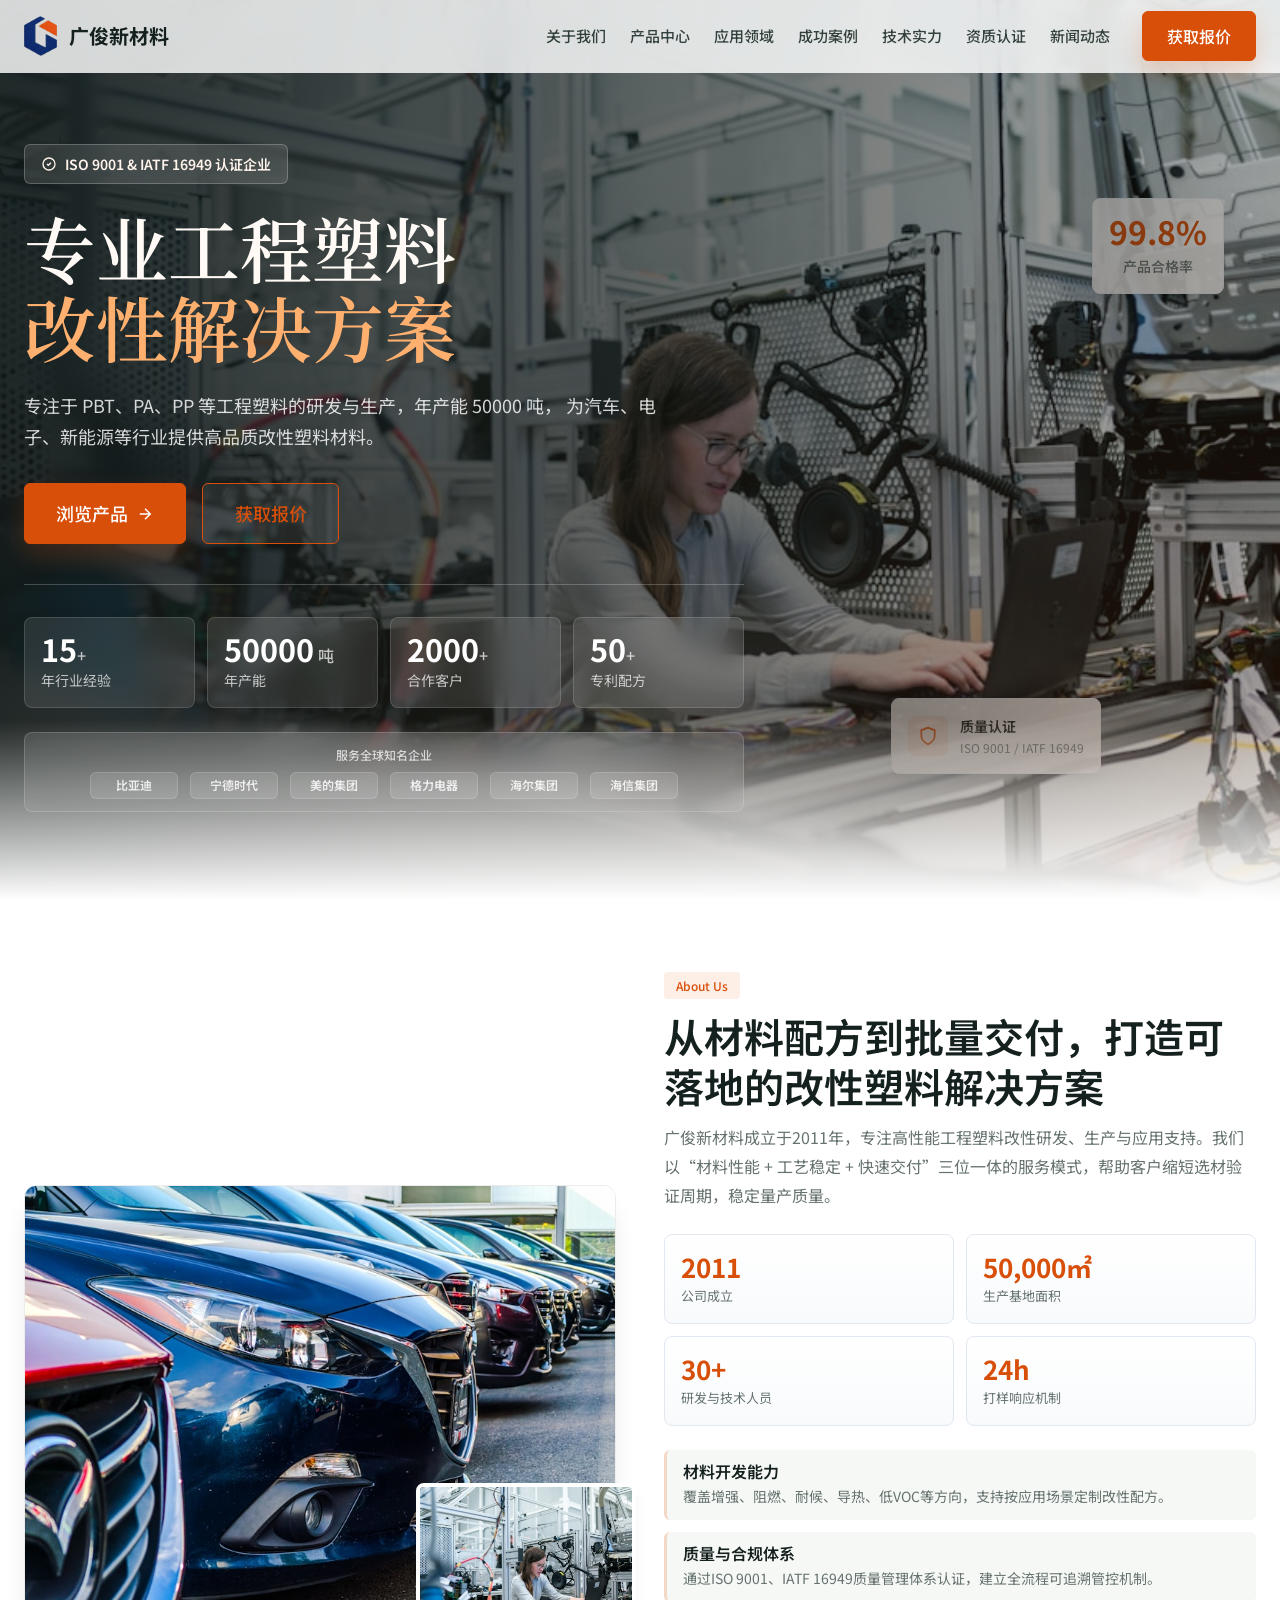
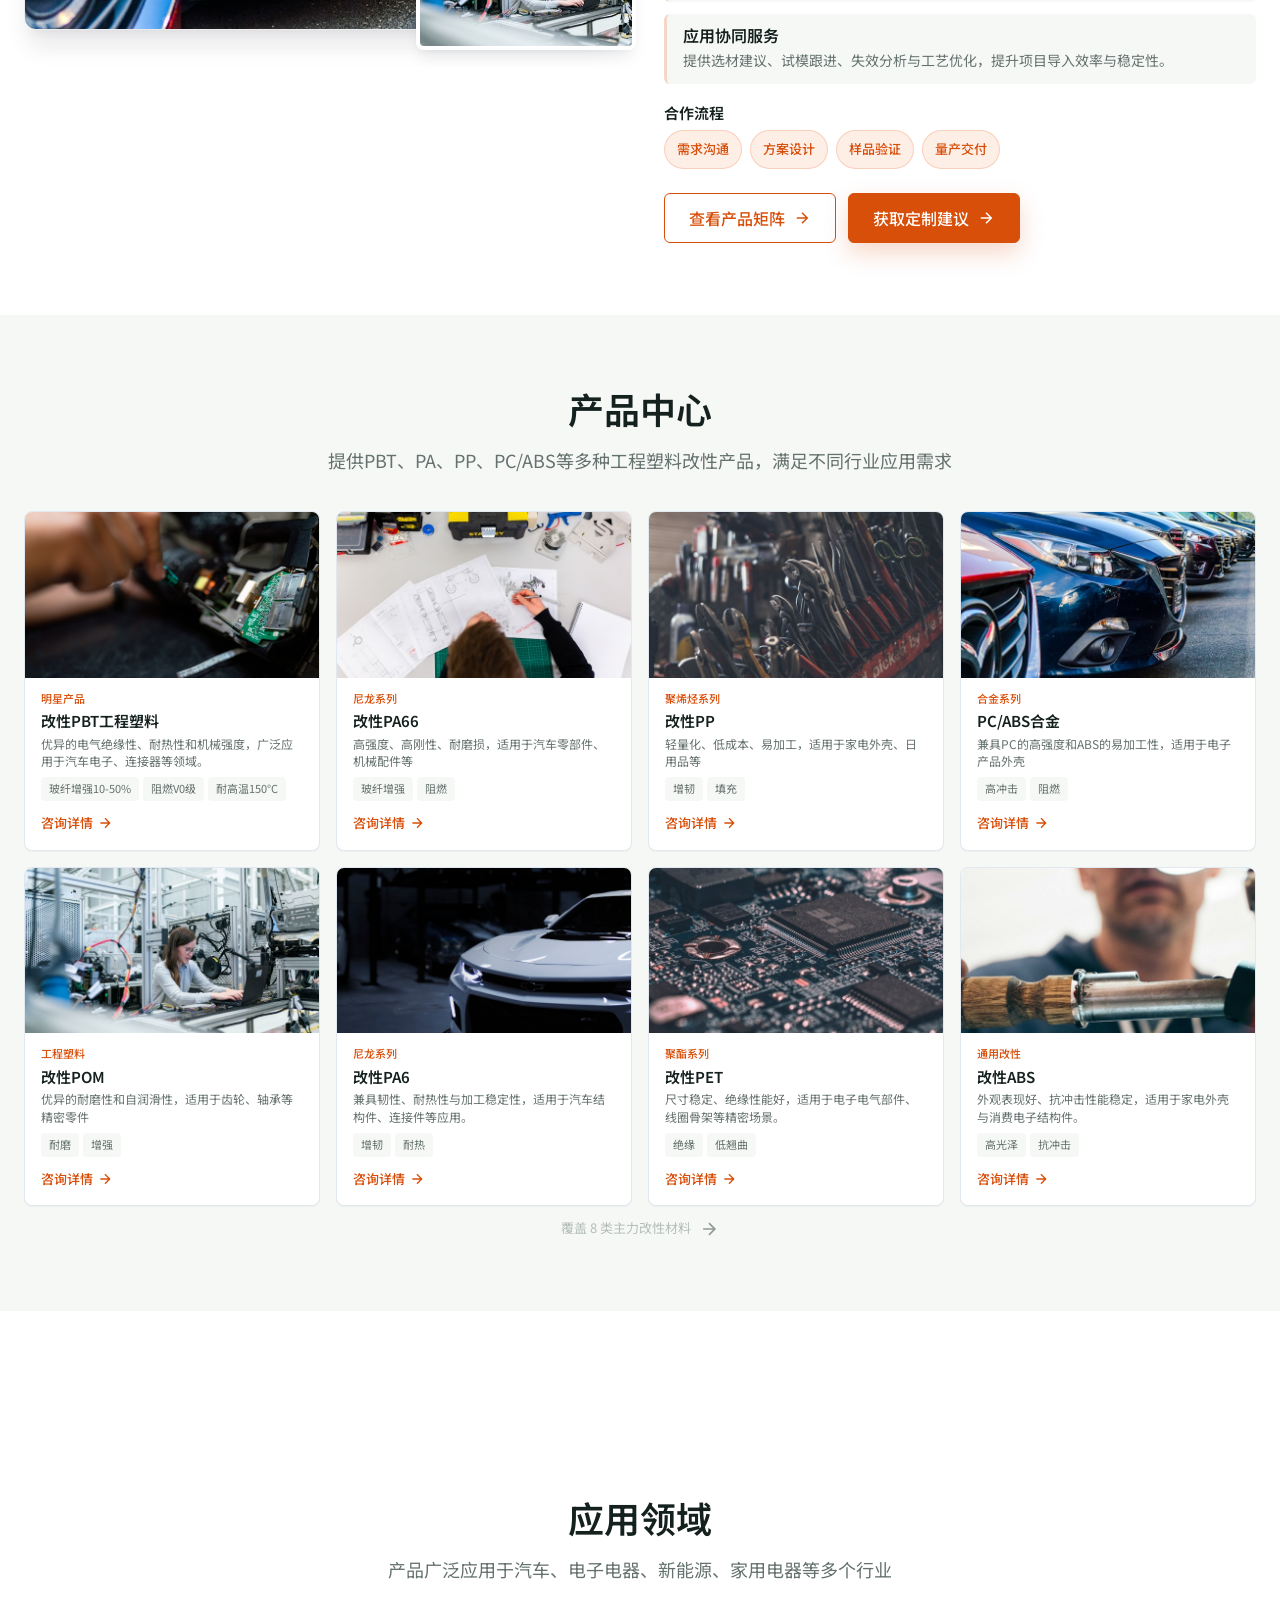
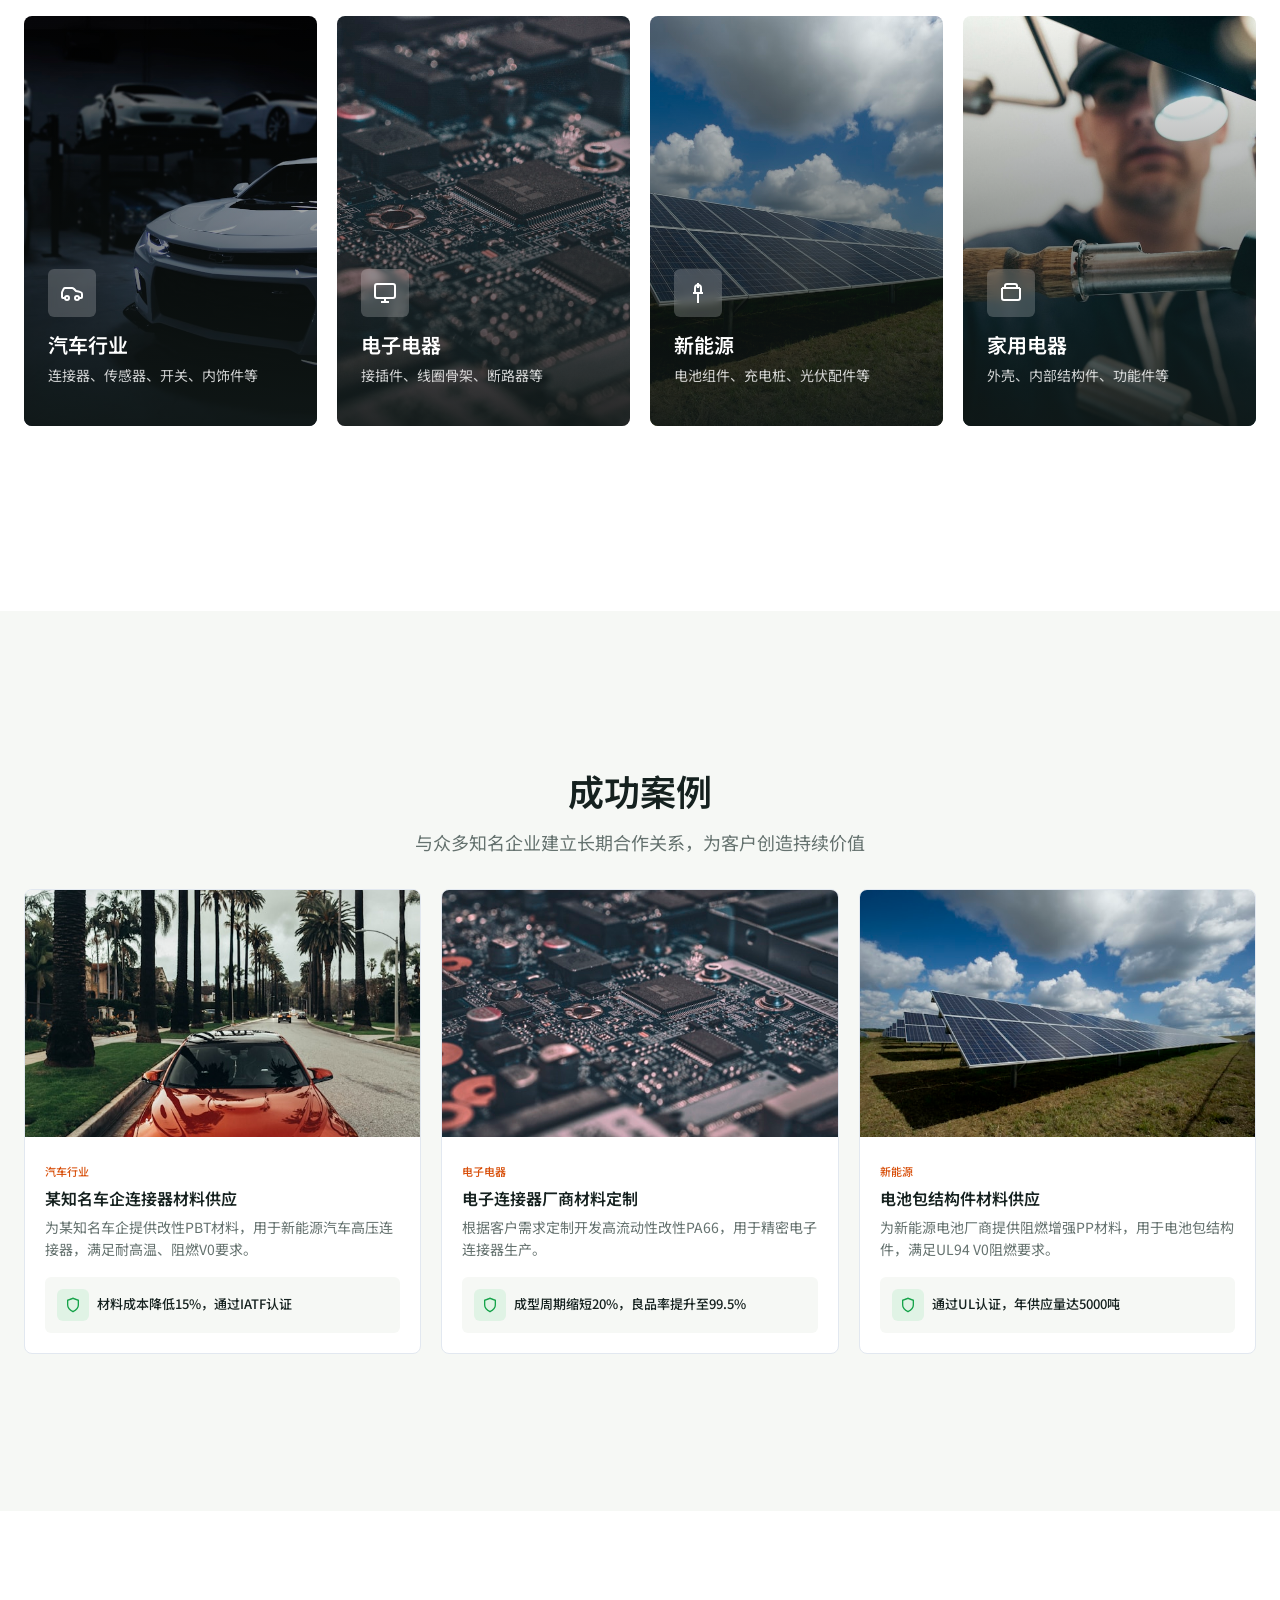
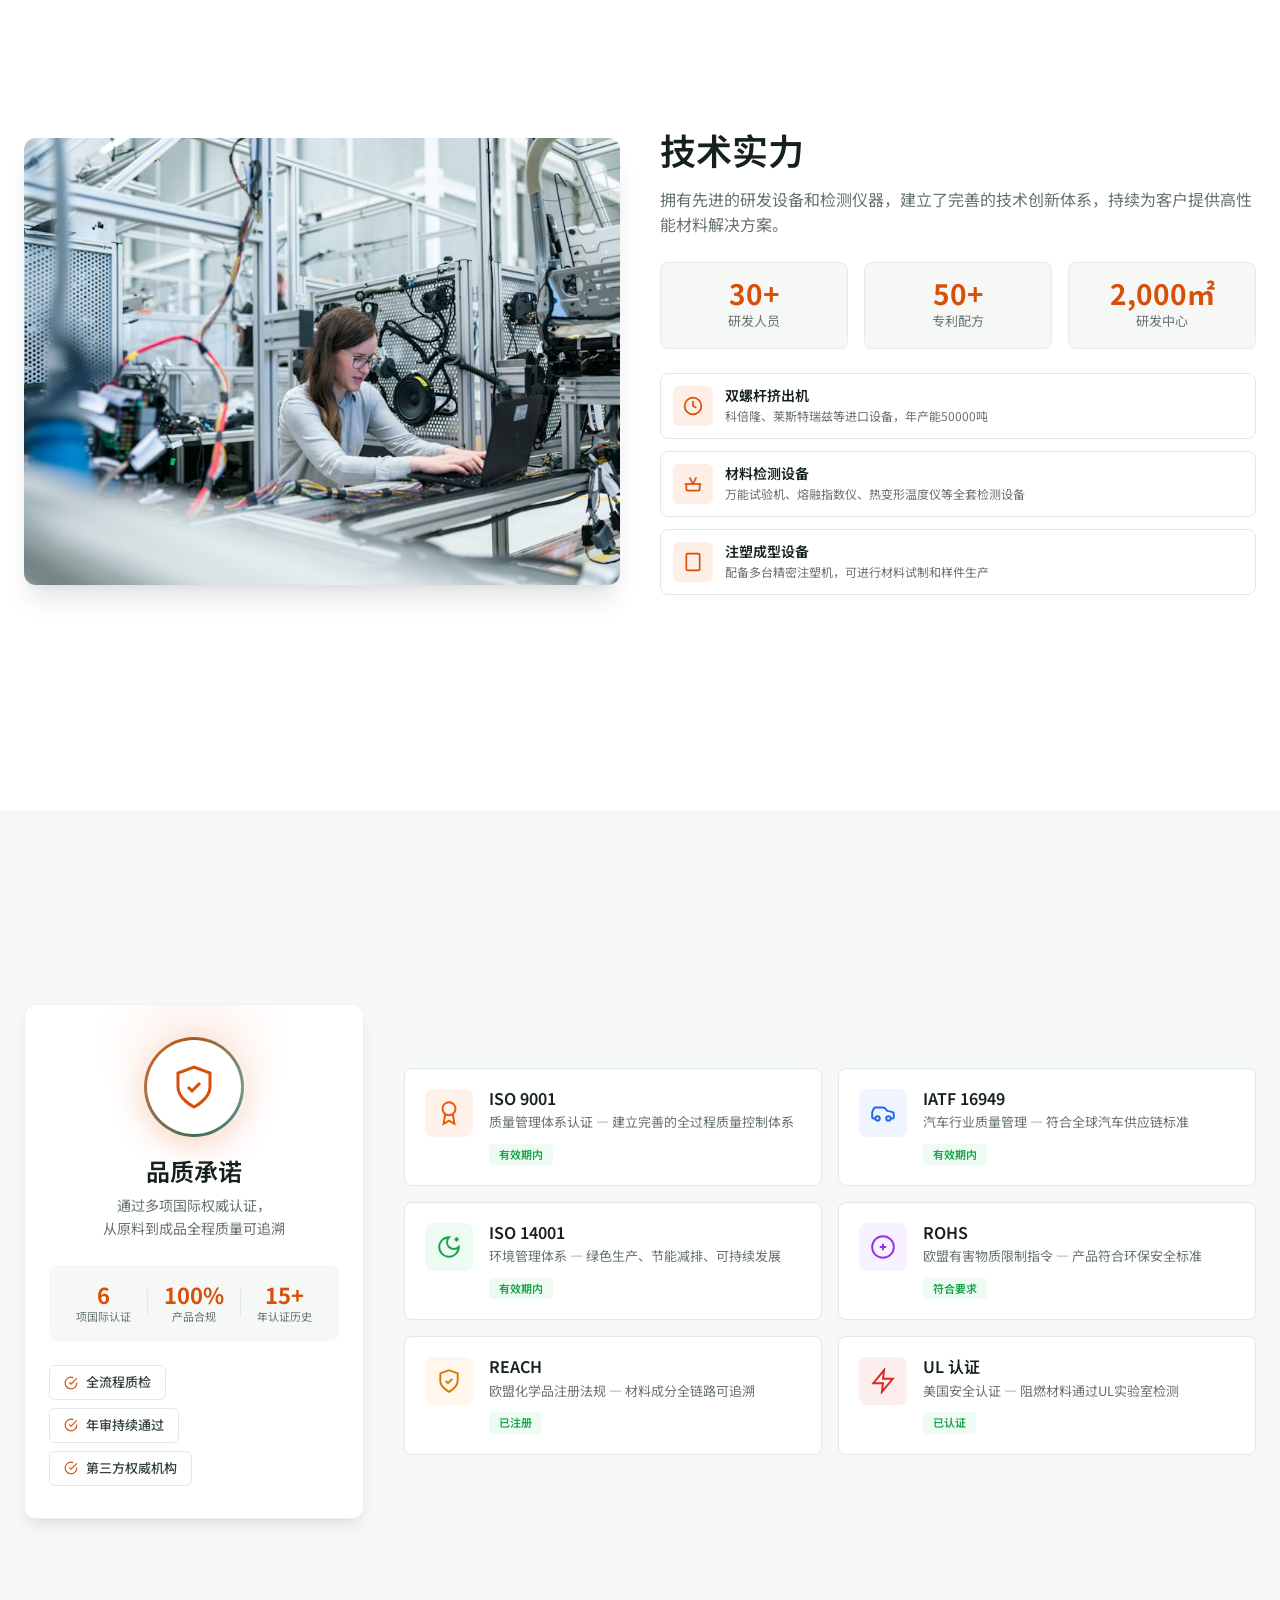
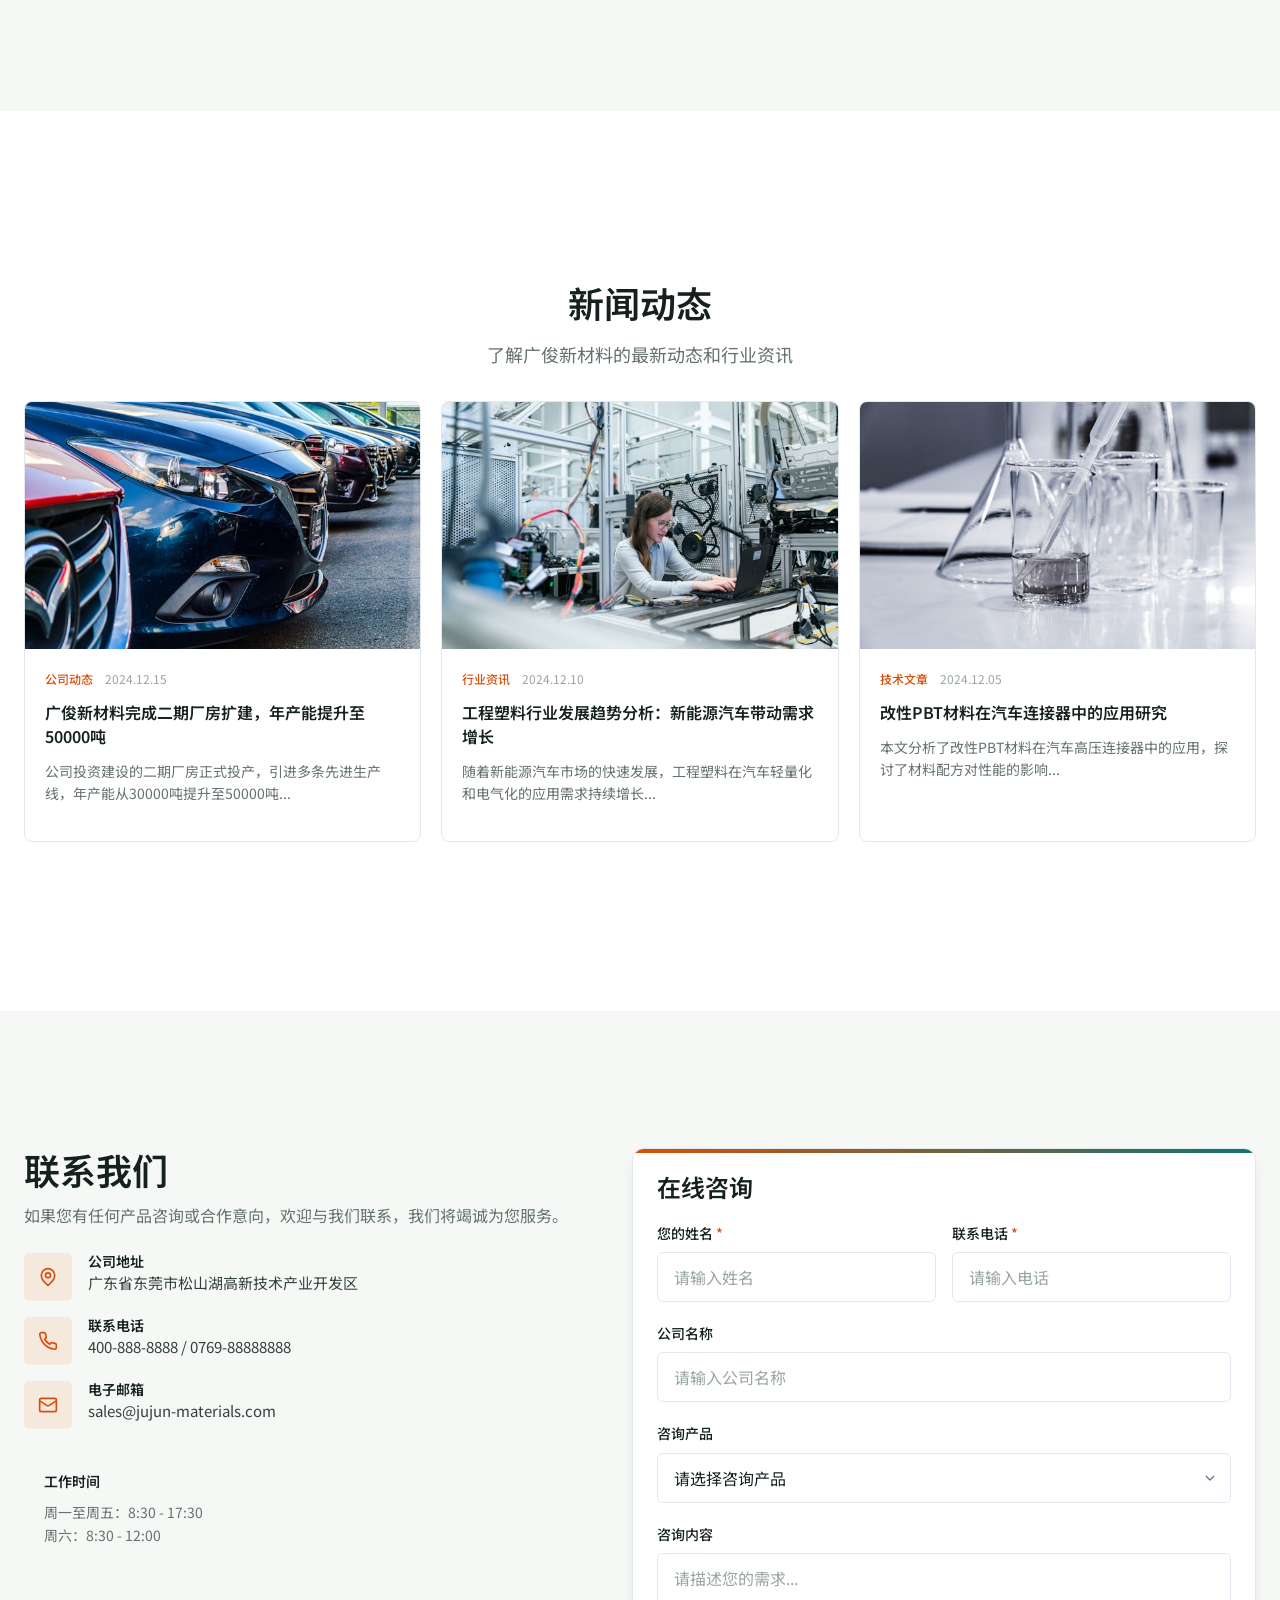
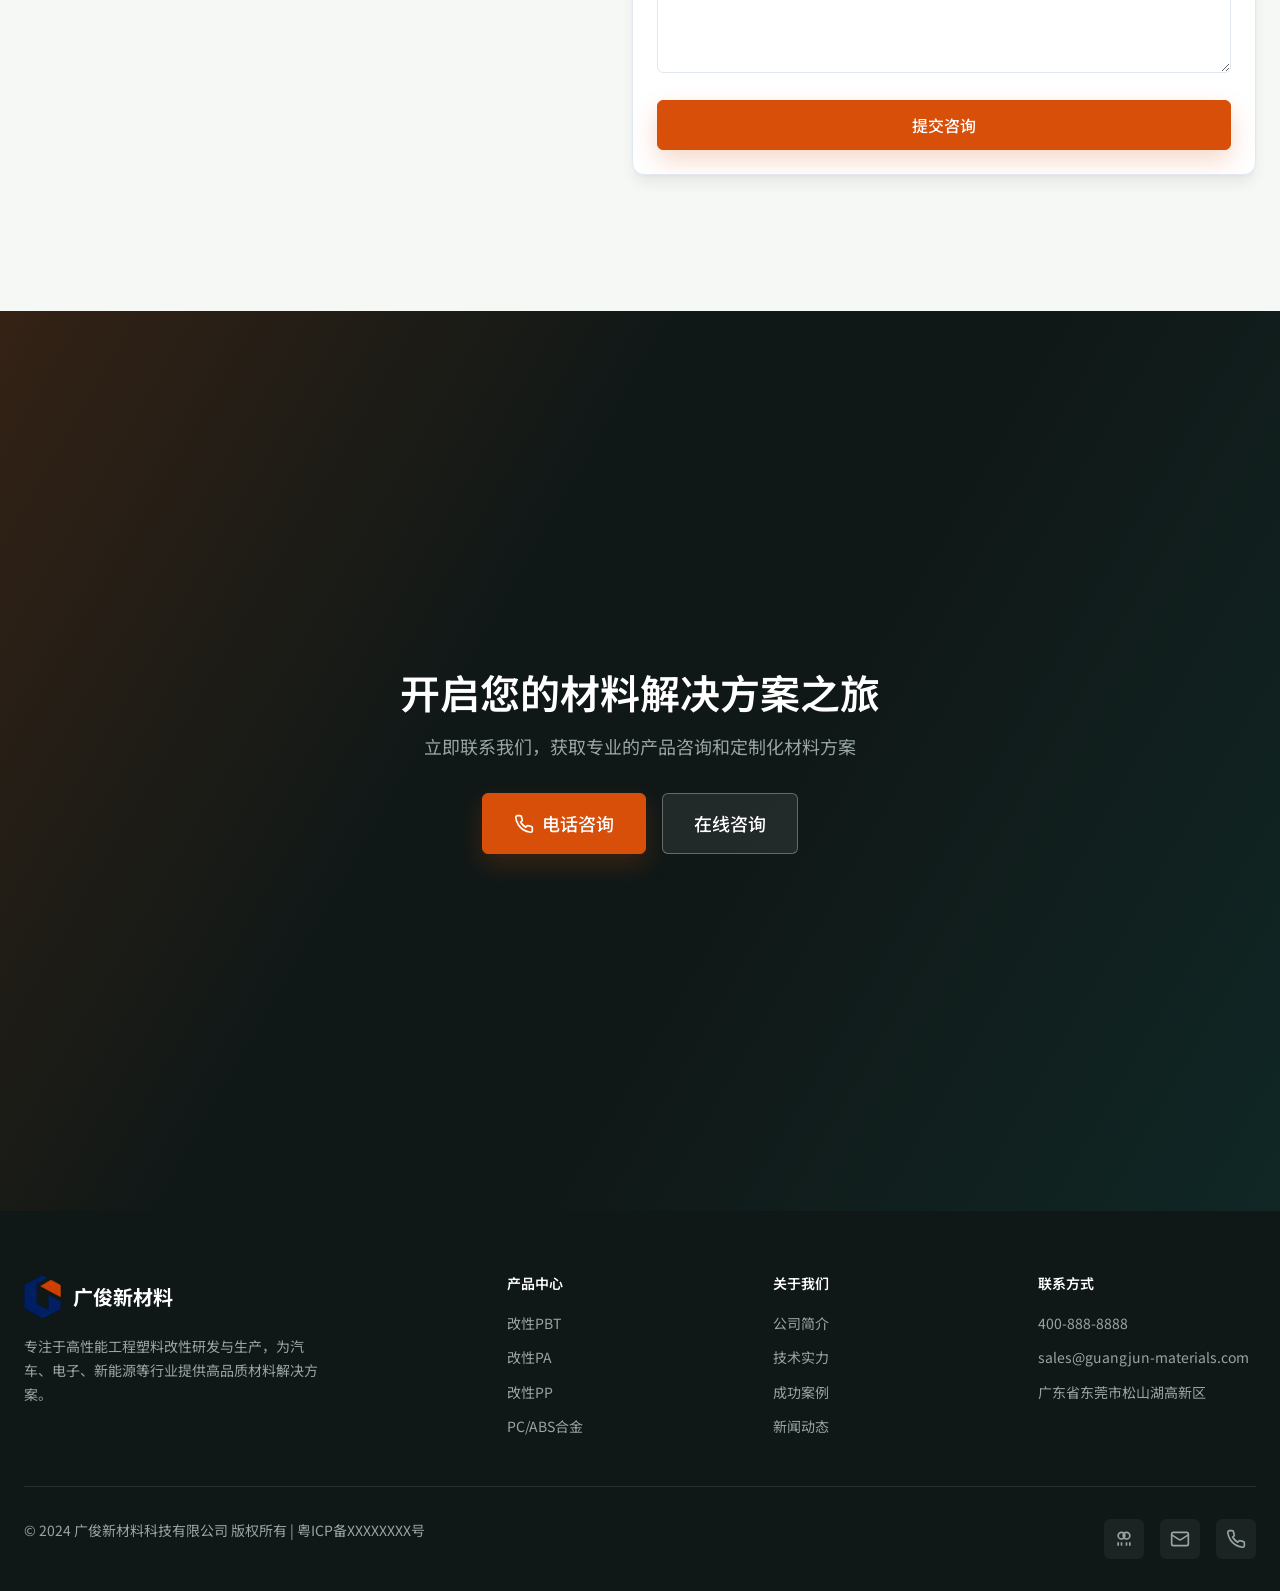
==== index.html @ 35b841a4 "Implement fluid responsive scaling and desktop-only full-page scroll" ====
﻿<!DOCTYPE html>
<html lang="zh-CN">
<head>
  <meta charset="UTF-8">
  <meta name="viewport" content="width=device-width, initial-scale=1.0">
  <title>广俊新材料 | 专业工程塑料改性制造商</title>
  <meta name="description" content="广俊新材料专注于PBT、PA、PP等工程塑料改性研发与生产，年产能50000吨，服务汽车、电子、新能源等行业">
  <link rel="icon" type="image/svg+xml" href="assets/images/logo.svg">
  <link rel="icon" type="image/png" sizes="32x32" href="assets/images/logo.png">
  <link rel="shortcut icon" href="assets/images/logo.png">
  <link rel="apple-touch-icon" href="assets/images/logo.png">
  
  <!-- Fonts -->
  <link rel="preconnect" href="https://fonts.googleapis.com">
  <link rel="preconnect" href="https://fonts.gstatic.com" crossorigin>
  <link href="https://fonts.googleapis.com/css2?family=Noto+Sans+SC:wght@400;500;600;700;800&family=Noto+Serif+SC:wght@600;700&display=swap" rel="stylesheet">
  
  <!-- Styles -->
  <link rel="stylesheet" href="assets/css/base.css">
  <link rel="stylesheet" href="assets/css/components.css">
  <link rel="stylesheet" href="assets/css/layout.css">
  <link rel="stylesheet" href="assets/css/sections.css">
  <link rel="stylesheet" href="assets/css/responsive.css">
</head>
<body>
  <!-- Navigation -->
  <nav class="nav" id="nav">
    <div class="container nav-container">
      <a href="#hero" class="nav-brand">
        <img src="assets/images/logo.png" alt="广俊新材料" class="nav-logo-img">
        <span>广俊新材料</span>
      </a>
      
      <div class="nav-menu">
        <div class="nav-links">
          <a href="#about">关于我们</a>
          <a href="#products">产品中心</a>
          <a href="#applications">应用领域</a>
          <a href="#cases">成功案例</a>
          <a href="#tech">技术实力</a>
          <a href="#certifications">资质认证</a>
          <a href="#news">新闻动态</a>
        </div>
        <div class="nav-cta">
          <a href="#contact" class="btn btn-primary">获取报价</a>
        </div>
      </div>
      
      <button class="nav-toggle" id="navToggle" aria-label="打开菜单">
        <span></span>
        <span></span>
        <span></span>
      </button>
    </div>
  </nav>
  
  <!-- Mobile Menu -->
  <div class="mobile-menu" id="mobileMenu">
    <div class="mobile-menu-backdrop"></div>
    <div class="mobile-menu-panel">
      <button class="mobile-menu-close" id="mobileMenuClose" aria-label="关闭菜单">
        <svg viewBox="0 0 24 24" fill="none" stroke="currentColor" stroke-width="2">
          <path d="M18 6 6 18M6 6l12 12"/>
        </svg>
      </button>
      <div class="mobile-menu-links">
        <a href="#about">关于我们</a>
        <a href="#products">产品中心</a>
        <a href="#applications">应用领域</a>
        <a href="#cases">成功案例</a>
        <a href="#tech">技术实力</a>
        <a href="#certifications">资质认证</a>
        <a href="#news">新闻动态</a>
        <a href="#contact">联系我们</a>
      </div>
      <div class="mobile-menu-cta">
        <a href="#contact" class="btn btn-primary btn-full">获取报价</a>
      </div>
    </div>
  </div>

  <!-- Hero Section -->
  <section class="hero" id="hero">
    <div class="container">
      <div class="hero-grid">
        <div class="hero-content">
          <div class="hero-badge">
            <svg viewBox="0 0 24 24" fill="none" stroke="currentColor" stroke-width="2">
              <path d="m9 12 2 2 4-4m6 2a9 9 0 1 1-18 0 9 9 0 0 1 18 0Z"/>
            </svg>
            ISO 9001 & IATF 16949 认证企业
          </div>
          <h1 class="hero-title">
            专业工程塑料<br>
            <span>改性解决方案</span>
          </h1>
          <p class="hero-desc">
            专注于 PBT、PA、PP 等工程塑料的研发与生产，年产能 50000 吨，
            为汽车、电子、新能源等行业提供高品质改性塑料材料。
          </p>
          <div class="hero-cta">
            <a href="#products" class="btn btn-primary btn-lg">
              浏览产品
              <svg viewBox="0 0 24 24" fill="none" stroke="currentColor" stroke-width="2">
                <path d="M5 12h14M12 5l7 7-7 7"/>
              </svg>
            </a>
            <a href="#contact" class="btn btn-secondary btn-lg">获取报价</a>
          </div>
          <div class="hero-stats">
            <div class="hero-stat">
              <div class="hero-stat-value">15<span>+</span></div>
              <div class="hero-stat-label">年行业经验</div>
            </div>
            <div class="hero-stat">
              <div class="hero-stat-value">50000<span> 吨</span></div>
              <div class="hero-stat-label">年产能</div>
            </div>
            <div class="hero-stat">
              <div class="hero-stat-value">2000<span>+</span></div>
              <div class="hero-stat-label">合作客户</div>
            </div>
            <div class="hero-stat">
              <div class="hero-stat-value">50<span>+</span></div>
              <div class="hero-stat-label">专利配方</div>
            </div>
          </div>
        </div>
        <div class="hero-image">
          <div class="hero-image-main">
            <img src="assets/images/hero-factory.png" alt="塑料生产车间">
          </div>
          <div class="hero-floating-card top-right">
            <div class="stat-card" style="padding: 0;">
              <div class="stat-value" style="font-size: 32px;">99.8%</div>
              <div class="stat-label">产品合格率</div>
            </div>
          </div>
          <div class="hero-floating-card bottom-left">
            <div style="display: flex; align-items: center; gap: 12px;">
              <div style="width: 40px; height: 40px; background: var(--primary-light); border-radius: 8px; display: flex; align-items: center; justify-content: center; color: var(--primary);">
                <svg width="20" height="20" viewBox="0 0 24 24" fill="none" stroke="currentColor" stroke-width="2">
                  <path d="M12 22s8-4 8-10V5l-8-3-8 3v7c0 6 8 10 8 10z"/>
                </svg>
              </div>
              <div>
                <div style="font-size: 14px; font-weight: 600; color: var(--text-heading);">质量认证</div>
                <div style="font-size: 12px; color: var(--text-muted);">ISO 9001 / IATF 16949</div>
              </div>
            </div>
          </div>
        </div>
      </div>
      <div class="hero-trust" aria-label="服务全球知名企业">
        <p class="hero-trust-label">服务全球知名企业</p>
        <div class="hero-trust-logos">
          <span>比亚迪</span>
          <span>宁德时代</span>
          <span>美的集团</span>
          <span>格力电器</span>
          <span>海尔集团</span>
          <span>海信集团</span>
        </div>
      </div>
    </div>
  </section>

  <!-- About Section -->
  <section class="section" id="about">
    <div class="container">
      <div class="about-grid">
        <div class="about-images">
          <div class="about-image-main">
            <img src="assets/images/about-factory.jpg" alt="工厂外景">
          </div>
          <div class="about-image-secondary">
            <img src="assets/images/about-workshop.jpg" alt="生产车间">
          </div>
        </div>
        <div class="about-content">
          <span class="badge badge-primary about-badge">About Us</span>
          <h2>从材料配方到批量交付，打造可落地的改性塑料解决方案</h2>
          <p class="about-lead">广俊新材料成立于2011年，专注高性能工程塑料改性研发、生产与应用支持。我们以“材料性能 + 工艺稳定 + 快速交付”三位一体的服务模式，帮助客户缩短选材验证周期，稳定量产质量。</p>

          <div class="about-stats-grid">
            <div class="about-stat-item">
              <div class="about-stat-value">2011</div>
              <div class="about-stat-label">公司成立</div>
            </div>
            <div class="about-stat-item">
              <div class="about-stat-value">50,000㎡</div>
              <div class="about-stat-label">生产基地面积</div>
            </div>
            <div class="about-stat-item">
              <div class="about-stat-value">30+</div>
              <div class="about-stat-label">研发与技术人员</div>
            </div>
            <div class="about-stat-item">
              <div class="about-stat-value">24h</div>
              <div class="about-stat-label">打样响应机制</div>
            </div>
          </div>

          <div class="about-capabilities">
            <div class="about-capability">
              <h4>材料开发能力</h4>
              <p>覆盖增强、阻燃、耐候、导热、低VOC等方向，支持按应用场景定制改性配方。</p>
            </div>
            <div class="about-capability">
              <h4>质量与合规体系</h4>
              <p>通过ISO 9001、IATF 16949质量管理体系认证，建立全流程可追溯管控机制。</p>
            </div>
            <div class="about-capability">
              <h4>应用协同服务</h4>
              <p>提供选材建议、试模跟进、失效分析与工艺优化，提升项目导入效率与稳定性。</p>
            </div>
          </div>

          <div class="about-process">
            <h4>合作流程</h4>
            <div class="about-process-steps">
              <span>需求沟通</span>
              <span>方案设计</span>
              <span>样品验证</span>
              <span>量产交付</span>
            </div>
          </div>

          <div class="about-actions">
            <a href="#products" class="btn btn-secondary">
              查看产品矩阵
              <svg viewBox="0 0 24 24" fill="none" stroke="currentColor" stroke-width="2">
                <path d="M5 12h14M12 5l7 7-7 7"/>
              </svg>
            </a>
            <a href="#contact" class="btn btn-primary">
              获取定制建议
              <svg viewBox="0 0 24 24" fill="none" stroke="currentColor" stroke-width="2">
                <path d="M5 12h14M12 5l7 7-7 7"/>
              </svg>
            </a>
          </div>
        </div>
      </div>
    </div>
  </section>

  <!-- Products Section -->
  <section class="section bg-slate-50" id="products">
    <div class="container">
      <div class="section-header">
        <h2>产品中心</h2>
        <p>提供PBT、PA、PP、PC/ABS等多种工程塑料改性产品，满足不同行业应用需求</p>
      </div>

      <div class="products-scroll-wrapper">
        <div class="products-scroll">
          <!-- Product 1 - PBT -->
          <div class="product-card">
            <div class="product-image">
              <img src="assets/images/product-pbt.jpg" alt="改性PBT材料">
            </div>
            <div class="product-content">
              <span class="product-category">明星产品</span>
              <h3 class="product-title">改性PBT工程塑料</h3>
              <p class="product-desc">优异的电气绝缘性、耐热性和机械强度，广泛应用于汽车电子、连接器等领域。</p>
              <div class="product-specs">
                <span class="product-spec">玻纤增强10-50%</span>
                <span class="product-spec">阻燃V0级</span>
                <span class="product-spec">耐高温150°C</span>
              </div>
              <a href="#contact" class="product-link">
                咨询详情
                <svg viewBox="0 0 24 24" fill="none" stroke="currentColor" stroke-width="2">
                  <path d="M5 12h14M12 5l7 7-7 7"/>
                </svg>
              </a>
            </div>
          </div>

          <!-- Product 2 - PA66 -->
          <div class="product-card">
            <div class="product-image">
              <img src="assets/images/product-pa66.jpg" alt="改性PA66">
            </div>
            <div class="product-content">
              <span class="product-category">尼龙系列</span>
              <h3 class="product-title">改性PA66</h3>
              <p class="product-desc">高强度、高刚性、耐磨损，适用于汽车零部件、机械配件等</p>
              <div class="product-specs">
                <span class="product-spec">玻纤增强</span>
                <span class="product-spec">阻燃</span>
              </div>
              <a href="#contact" class="product-link">
                咨询详情
                <svg viewBox="0 0 24 24" fill="none" stroke="currentColor" stroke-width="2">
                  <path d="M5 12h14M12 5l7 7-7 7"/>
                </svg>
              </a>
            </div>
          </div>

          <!-- Product 3 - PP -->
          <div class="product-card">
            <div class="product-image">
              <img src="assets/images/product-pp.jpg" alt="改性PP">
            </div>
            <div class="product-content">
              <span class="product-category">聚烯烃系列</span>
              <h3 class="product-title">改性PP</h3>
              <p class="product-desc">轻量化、低成本、易加工，适用于家电外壳、日用品等</p>
              <div class="product-specs">
                <span class="product-spec">增韧</span>
                <span class="product-spec">填充</span>
              </div>
              <a href="#contact" class="product-link">
                咨询详情
                <svg viewBox="0 0 24 24" fill="none" stroke="currentColor" stroke-width="2">
                  <path d="M5 12h14M12 5l7 7-7 7"/>
                </svg>
              </a>
            </div>
          </div>

          <!-- Product 4 - PC/ABS -->
          <div class="product-card">
            <div class="product-image">
              <img src="assets/images/product-pcabs.jpg" alt="PC/ABS合金">
            </div>
            <div class="product-content">
              <span class="product-category">合金系列</span>
              <h3 class="product-title">PC/ABS合金</h3>
              <p class="product-desc">兼具PC的高强度和ABS的易加工性，适用于电子产品外壳</p>
              <div class="product-specs">
                <span class="product-spec">高冲击</span>
                <span class="product-spec">阻燃</span>
              </div>
              <a href="#contact" class="product-link">
                咨询详情
                <svg viewBox="0 0 24 24" fill="none" stroke="currentColor" stroke-width="2">
                  <path d="M5 12h14M12 5l7 7-7 7"/>
                </svg>
              </a>
            </div>
          </div>

          <!-- Product 5 - POM -->
          <div class="product-card">
            <div class="product-image">
              <img src="assets/images/product-pom.jpg" alt="改性POM">
            </div>
            <div class="product-content">
              <span class="product-category">工程塑料</span>
              <h3 class="product-title">改性POM</h3>
              <p class="product-desc">优异的耐磨性和自润滑性，适用于齿轮、轴承等精密零件</p>
              <div class="product-specs">
                <span class="product-spec">耐磨</span>
                <span class="product-spec">增强</span>
              </div>
              <a href="#contact" class="product-link">
                咨询详情
                <svg viewBox="0 0 24 24" fill="none" stroke="currentColor" stroke-width="2">
                  <path d="M5 12h14M12 5l7 7-7 7"/>
                </svg>
              </a>
            </div>
          </div>

          <!-- Product 6 - PA6 -->
          <div class="product-card">
            <div class="product-image">
              <img src="assets/images/app-auto.jpg" alt="改性PA6材料">
            </div>
            <div class="product-content">
              <span class="product-category">尼龙系列</span>
              <h3 class="product-title">改性PA6</h3>
              <p class="product-desc">兼具韧性、耐热性与加工稳定性，适用于汽车结构件、连接件等应用。</p>
              <div class="product-specs">
                <span class="product-spec">增韧</span>
                <span class="product-spec">耐热</span>
              </div>
              <a href="#contact" class="product-link">
                咨询详情
                <svg viewBox="0 0 24 24" fill="none" stroke="currentColor" stroke-width="2">
                  <path d="M5 12h14M12 5l7 7-7 7"/>
                </svg>
              </a>
            </div>
          </div>

          <!-- Product 7 - PET -->
          <div class="product-card">
            <div class="product-image">
              <img src="assets/images/app-electronics.jpg" alt="改性PET材料">
            </div>
            <div class="product-content">
              <span class="product-category">聚酯系列</span>
              <h3 class="product-title">改性PET</h3>
              <p class="product-desc">尺寸稳定、绝缘性能好，适用于电子电气部件、线圈骨架等精密场景。</p>
              <div class="product-specs">
                <span class="product-spec">绝缘</span>
                <span class="product-spec">低翘曲</span>
              </div>
              <a href="#contact" class="product-link">
                咨询详情
                <svg viewBox="0 0 24 24" fill="none" stroke="currentColor" stroke-width="2">
                  <path d="M5 12h14M12 5l7 7-7 7"/>
                </svg>
              </a>
            </div>
          </div>

          <!-- Product 8 - ABS -->
          <div class="product-card">
            <div class="product-image">
              <img src="assets/images/app-homeappliance.jpg" alt="改性ABS材料">
            </div>
            <div class="product-content">
              <span class="product-category">通用改性</span>
              <h3 class="product-title">改性ABS</h3>
              <p class="product-desc">外观表现好、抗冲击性能稳定，适用于家电外壳与消费电子结构件。</p>
              <div class="product-specs">
                <span class="product-spec">高光泽</span>
                <span class="product-spec">抗冲击</span>
              </div>
              <a href="#contact" class="product-link">
                咨询详情
                <svg viewBox="0 0 24 24" fill="none" stroke="currentColor" stroke-width="2">
                  <path d="M5 12h14M12 5l7 7-7 7"/>
                </svg>
              </a>
            </div>
          </div>
        </div>
      </div>

      <!-- 产品展示说明 -->
      <div class="products-hint">
        <span>覆盖 8 类主力改性材料</span>
        <svg viewBox="0 0 24 24" fill="none" stroke="currentColor" stroke-width="2" width="20" height="20">
          <path d="M5 12h14M12 5l7 7-7 7"/>
        </svg>
      </div>
    </div>
  </section>

  <!-- Applications Section -->
  <section class="section" id="applications">
    <div class="container">
      <div class="section-header">
        <h2>应用领域</h2>
        <p>产品广泛应用于汽车、电子电器、新能源、家用电器等多个行业</p>
      </div>
      
      <div class="applications-grid">
        <div class="application-card">
          <img src="assets/images/app-auto.jpg" alt="汽车行业">
          <div class="application-overlay">
            <div class="application-icon">
              <svg viewBox="0 0 24 24" fill="none" stroke="currentColor" stroke-width="2">
                <path d="M19 17h2c.6 0 1-.4 1-1v-3c0-.9-.7-1.7-1.5-1.9C18.7 10.6 16 10 16 10s-1.3-1.4-2.2-2.3c-.5-.4-1.1-.7-1.8-.7H5c-.6 0-1.1.4-1.4.9l-1.4 2.9A3.7 3.7 0 0 0 2 12v4c0 .6.4 1 1 1h2"/>
                <circle cx="7" cy="17" r="2"/>
                <circle cx="17" cy="17" r="2"/>
              </svg>
            </div>
            <h3 class="application-title">汽车行业</h3>
            <p class="application-desc">连接器、传感器、开关、内饰件等</p>
          </div>
        </div>
        
        <div class="application-card">
          <img src="assets/images/app-electronics.jpg" alt="电子电器">
          <div class="application-overlay">
            <div class="application-icon">
              <svg viewBox="0 0 24 24" fill="none" stroke="currentColor" stroke-width="2">
                <rect width="20" height="14" x="2" y="3" rx="2"/>
                <line x1="8" x2="16" y1="21" y2="21"/>
                <line x1="12" x2="12" y1="17" y2="21"/>
              </svg>
            </div>
            <h3 class="application-title">电子电器</h3>
            <p class="application-desc">接插件、线圈骨架、断路器等</p>
          </div>
        </div>
        
        <div class="application-card">
          <img src="assets/images/app-energy.jpg" alt="新能源">
          <div class="application-overlay">
            <div class="application-icon">
              <svg viewBox="0 0 24 24" fill="none" stroke="currentColor" stroke-width="2">
                <path d="M12 22v-5"/>
                <path d="M9 12V7a3 3 0 0 1 6 0v5"/>
                <path d="M12 12v10"/>
                <path d="M7 12h10"/>
                <path d="M12 7V2"/>
              </svg>
            </div>
            <h3 class="application-title">新能源</h3>
            <p class="application-desc">电池组件、充电桩、光伏配件等</p>
          </div>
        </div>
        
        <div class="application-card">
          <img src="assets/images/app-homeappliance.jpg" alt="家用电器">
          <div class="application-overlay">
            <div class="application-icon">
              <svg viewBox="0 0 24 24" fill="none" stroke="currentColor" stroke-width="2">
                <path d="M3 7h18M3 7v10a2 2 0 0 0 2 2h14a2 2 0 0 0 2-2V7"/>
                <path d="M6 7V5a2 2 0 0 1 2-2h8a2 2 0 0 1 2 2v2"/>
              </svg>
            </div>
            <h3 class="application-title">家用电器</h3>
            <p class="application-desc">外壳、内部结构件、功能件等</p>
          </div>
        </div>
      </div>
    </div>
  </section>

  <!-- Cases Section -->
  <section class="section bg-slate-50" id="cases">
    <div class="container">
      <div class="section-header">
        <h2>成功案例</h2>
        <p>与众多知名企业建立长期合作关系，为客户创造持续价值</p>
      </div>
      
      <div class="cases-grid">
        <div class="case-card">
          <div class="case-image">
            <img src="assets/images/case-auto.jpg" alt="汽车零部件案例">
          </div>
          <div class="case-content">
            <span class="case-industry">汽车行业</span>
            <h3 class="case-title">某知名车企连接器材料供应</h3>
            <p class="case-desc">为某知名车企提供改性PBT材料，用于新能源汽车高压连接器，满足耐高温、阻燃V0要求。</p>
            <div class="case-result">
              <div class="case-result-icon">
                <svg viewBox="0 0 24 24" fill="none" stroke="currentColor" stroke-width="2">
                  <path d="M12 22s8-4 8-10V5l-8-3-8 3v7c0 6 8 10 8 10z"/>
                </svg>
              </div>
              <span class="case-result-text">材料成本降低15%，通过IATF认证</span>
            </div>
          </div>
        </div>
        
        <div class="case-card">
          <div class="case-image">
            <img src="assets/images/case-electronics.jpg" alt="电子连接器案例">
          </div>
          <div class="case-content">
            <span class="case-industry">电子电器</span>
            <h3 class="case-title">电子连接器厂商材料定制</h3>
            <p class="case-desc">根据客户需求定制开发高流动性改性PA66，用于精密电子连接器生产。</p>
            <div class="case-result">
              <div class="case-result-icon">
                <svg viewBox="0 0 24 24" fill="none" stroke="currentColor" stroke-width="2">
                  <path d="M12 22s8-4 8-10V5l-8-3-8 3v7c0 6 8 10 8 10z"/>
                </svg>
              </div>
              <span class="case-result-text">成型周期缩短20%，良品率提升至99.5%</span>
            </div>
          </div>
        </div>
        
        <div class="case-card">
          <div class="case-image">
            <img src="assets/images/case-energy.jpg" alt="新能源案例">
          </div>
          <div class="case-content">
            <span class="case-industry">新能源</span>
            <h3 class="case-title">电池包结构件材料供应</h3>
            <p class="case-desc">为新能源电池厂商提供阻燃增强PP材料，用于电池包结构件，满足UL94 V0阻燃要求。</p>
            <div class="case-result">
              <div class="case-result-icon">
                <svg viewBox="0 0 24 24" fill="none" stroke="currentColor" stroke-width="2">
                  <path d="M12 22s8-4 8-10V5l-8-3-8 3v7c0 6 8 10 8 10z"/>
                </svg>
              </div>
              <span class="case-result-text">通过UL认证，年供应量达5000吨</span>
            </div>
          </div>
        </div>
      </div>
    </div>
  </section>

  <!-- Tech Section -->
  <section class="section" id="tech">
    <div class="container">
      <div class="tech-grid">
        <div class="tech-image">
          <img src="assets/images/tech-rd.jpg" alt="研发中心">
        </div>
        <div class="tech-content">
          <h2>技术实力</h2>
          <p>拥有先进的研发设备和检测仪器，建立了完善的技术创新体系，持续为客户提供高性能材料解决方案。</p>
          
          <div class="tech-stats">
            <div class="tech-stat">
              <div class="tech-stat-value">30+</div>
              <div class="tech-stat-label">研发人员</div>
            </div>
            <div class="tech-stat">
              <div class="tech-stat-value">50+</div>
              <div class="tech-stat-label">专利配方</div>
            </div>
            <div class="tech-stat">
              <div class="tech-stat-value">2000㎡</div>
              <div class="tech-stat-label">研发中心</div>
            </div>
          </div>
          
          <div class="tech-equipment">
            <div class="tech-equipment-item">
              <div class="tech-equipment-icon">
                <svg viewBox="0 0 24 24" fill="none" stroke="currentColor" stroke-width="2">
                  <circle cx="12" cy="12" r="10"/>
                  <path d="M12 6v6l4 2"/>
                </svg>
              </div>
              <div class="tech-equipment-info">
                <h4>双螺杆挤出机</h4>
                <p>科倍隆、莱斯特瑞兹等进口设备，年产能50000吨</p>
              </div>
            </div>
            <div class="tech-equipment-item">
              <div class="tech-equipment-icon">
                <svg viewBox="0 0 24 24" fill="none" stroke="currentColor" stroke-width="2">
                  <path d="M2 12h20"/>
                  <path d="M20 12v6a2 2 0 0 1-2 2H6a2 2 0 0 1-2-2v-6"/>
                  <path d="m12 12 4-8"/>
                  <path d="m12 12-4-8"/>
                </svg>
              </div>
              <div class="tech-equipment-info">
                <h4>材料检测设备</h4>
                <p>万能试验机、熔融指数仪、热变形温度仪等全套检测设备</p>
              </div>
            </div>
            <div class="tech-equipment-item">
              <div class="tech-equipment-icon">
                <svg viewBox="0 0 24 24" fill="none" stroke="currentColor" stroke-width="2">
                  <rect width="16" height="20" x="4" y="2" rx="2"/>
                  <path d="M12 18h.01"/>
                </svg>
              </div>
              <div class="tech-equipment-info">
                <h4>注塑成型设备</h4>
                <p>配备多台精密注塑机，可进行材料试制和样件生产</p>
              </div>
            </div>
          </div>
        </div>
      </div>
    </div>
  </section>

  <!-- Certifications Section -->
  <section class="section bg-slate-50" id="certifications">
    <div class="container">
      <div class="cert-layout">
        <!-- Left: Quality Promise Visual -->
        <div class="cert-hero">
          <div class="cert-badge-ring">
            <div class="cert-badge-inner">
              <svg viewBox="0 0 24 24" fill="none" stroke="currentColor" stroke-width="1.5" width="48" height="48">
                <path d="M12 22s8-4 8-10V5l-8-3-8 3v7c0 6 8 10 8 10z"/>
                <path d="m9 12 2 2 4-4"/>
              </svg>
            </div>
          </div>
          <h3>品质承诺</h3>
          <p>通过多项国际权威认证，<br>从原料到成品全程质量可追溯</p>
          
          <div class="cert-stats-row">
            <div class="cert-stat-mini">
              <span class="cert-stat-num">6</span>
              <span class="cert-stat-txt">项国际认证</span>
            </div>
            <div class="cert-stat-divider"></div>
            <div class="cert-stat-mini">
              <span class="cert-stat-num">100%</span>
              <span class="cert-stat-txt">产品合规</span>
            </div>
            <div class="cert-stat-divider"></div>
            <div class="cert-stat-mini">
              <span class="cert-stat-num">15+</span>
              <span class="cert-stat-txt">年认证历史</span>
            </div>
          </div>

          <div class="cert-quality-tags">
            <span class="cert-quality-tag">
              <svg viewBox="0 0 24 24" fill="none" stroke="currentColor" stroke-width="2" width="14" height="14"><path d="M22 11.08V12a10 10 0 1 1-5.93-9.14"/><path d="m22 4-10 10-3-3"/></svg>
              全流程质检
            </span>
            <span class="cert-quality-tag">
              <svg viewBox="0 0 24 24" fill="none" stroke="currentColor" stroke-width="2" width="14" height="14"><path d="M22 11.08V12a10 10 0 1 1-5.93-9.14"/><path d="m22 4-10 10-3-3"/></svg>
              年审持续通过
            </span>
            <span class="cert-quality-tag">
              <svg viewBox="0 0 24 24" fill="none" stroke="currentColor" stroke-width="2" width="14" height="14"><path d="M22 11.08V12a10 10 0 1 1-5.93-9.14"/><path d="m22 4-10 10-3-3"/></svg>
              第三方权威机构
            </span>
          </div>
        </div>

        <!-- Right: Certification Cards -->
        <div class="cert-cards-grid">
          <div class="cert-card-item">
            <div class="cert-card-icon" style="background-color: rgba(234, 88, 12, 0.08); color: #ea580c;">
              <svg viewBox="0 0 24 24" fill="none" stroke="currentColor" stroke-width="1.8" width="26" height="26">
                <circle cx="12" cy="8" r="6"/>
                <path d="M15.477 12.89 17 22l-5-3-5 3 1.523-9.11"/>
              </svg>
            </div>
            <div class="cert-card-body">
              <h4>ISO 9001</h4>
              <p>质量管理体系认证 — 建立完善的全过程质量控制体系</p>
              <span class="cert-status">有效期内</span>
            </div>
          </div>

          <div class="cert-card-item">
            <div class="cert-card-icon" style="background-color: rgba(59, 130, 246, 0.08); color: #2563eb;">
              <svg viewBox="0 0 24 24" fill="none" stroke="currentColor" stroke-width="1.8" width="26" height="26">
                <path d="M19 17h2c.6 0 1-.4 1-1v-3c0-.9-.7-1.7-1.5-1.9C18.7 10.6 16 10 16 10s-1.3-1.4-2.2-2.3c-.5-.4-1.1-.7-1.8-.7H5c-.6 0-1.1.4-1.4.9l-1.4 2.9A3.7 3.7 0 0 0 2 12v4c0 .6.4 1 1 1h2"/>
                <circle cx="7" cy="17" r="2"/>
                <circle cx="17" cy="17" r="2"/>
              </svg>
            </div>
            <div class="cert-card-body">
              <h4>IATF 16949</h4>
              <p>汽车行业质量管理 — 符合全球汽车供应链标准</p>
              <span class="cert-status">有效期内</span>
            </div>
          </div>

          <div class="cert-card-item">
            <div class="cert-card-icon" style="background-color: rgba(34, 197, 94, 0.08); color: #16a34a;">
              <svg viewBox="0 0 24 24" fill="none" stroke="currentColor" stroke-width="1.8" width="26" height="26">
                <path d="M12 3a6 6 0 0 0 9 9 9 9 0 1 1-9-9Z"/>
                <path d="M19 3v4"/>
                <path d="M21 5h-4"/>
              </svg>
            </div>
            <div class="cert-card-body">
              <h4>ISO 14001</h4>
              <p>环境管理体系 — 绿色生产、节能减排、可持续发展</p>
              <span class="cert-status">有效期内</span>
            </div>
          </div>

          <div class="cert-card-item">
            <div class="cert-card-icon" style="background-color: rgba(168, 85, 247, 0.08); color: #9333ea;">
              <svg viewBox="0 0 24 24" fill="none" stroke="currentColor" stroke-width="1.8" width="26" height="26">
                <path d="M9 12h6"/>
                <path d="M12 9v6"/>
                <circle cx="12" cy="12" r="10"/>
                <path d="M12 6v.01"/>
                <path d="M12 18v.01"/>
                <path d="M6 12H6.01"/>
                <path d="M18 12h-.01"/>
              </svg>
            </div>
            <div class="cert-card-body">
              <h4>ROHS</h4>
              <p>欧盟有害物质限制指令 — 产品符合环保安全标准</p>
              <span class="cert-status">符合要求</span>
            </div>
          </div>

          <div class="cert-card-item">
            <div class="cert-card-icon" style="background-color: rgba(245, 158, 11, 0.08); color: #d97706;">
              <svg viewBox="0 0 24 24" fill="none" stroke="currentColor" stroke-width="1.8" width="26" height="26">
                <path d="M12 22s8-4 8-10V5l-8-3-8 3v7c0 6 8 10 8 10z"/>
                <path d="m9 12 2 2 4-4"/>
              </svg>
            </div>
            <div class="cert-card-body">
              <h4>REACH</h4>
              <p>欧盟化学品注册法规 — 材料成分全链路可追溯</p>
              <span class="cert-status">已注册</span>
            </div>
          </div>

          <div class="cert-card-item">
            <div class="cert-card-icon" style="background-color: rgba(220, 38, 38, 0.08); color: #dc2626;">
              <svg viewBox="0 0 24 24" fill="none" stroke="currentColor" stroke-width="1.8" width="26" height="26">
                <path d="M13 2 3 14h9l-1 8 10-12h-9l1-8z"/>
              </svg>
            </div>
            <div class="cert-card-body">
              <h4>UL 认证</h4>
              <p>美国安全认证 — 阻燃材料通过UL实验室检测</p>
              <span class="cert-status">已认证</span>
            </div>
          </div>
        </div>
      </div>
    </div>
  </section>

  <!-- News Section -->
  <section class="section" id="news">
    <div class="container">
      <div class="section-header">
        <h2>新闻动态</h2>
        <p>了解广俊新材料的最新动态和行业资讯</p>
      </div>
      
      <div class="news-grid">
        <article class="news-card">
          <div class="news-image">
            <img src="assets/images/news-company.jpg" alt="公司新闻">
          </div>
          <div class="news-content">
            <div class="news-meta">
              <span class="news-category">公司动态</span>
              <span class="news-date">2024.12.15</span>
            </div>
            <h3 class="news-title">广俊新材料完成二期厂房扩建，年产能提升至50000吨</h3>
            <p class="news-excerpt">公司投资建设的二期厂房正式投产，引进多条先进生产线，年产能从30000吨提升至50000吨...</p>
          </div>
        </article>
        
        <article class="news-card">
          <div class="news-image">
            <img src="assets/images/news-industry.jpg" alt="行业资讯">
          </div>
          <div class="news-content">
            <div class="news-meta">
              <span class="news-category">行业资讯</span>
              <span class="news-date">2024.12.10</span>
            </div>
            <h3 class="news-title">工程塑料行业发展趋势分析：新能源汽车带动需求增长</h3>
            <p class="news-excerpt">随着新能源汽车市场的快速发展，工程塑料在汽车轻量化和电气化的应用需求持续增长...</p>
          </div>
        </article>
        
        <article class="news-card">
          <div class="news-image">
            <img src="assets/images/news-tech.jpg" alt="技术文章">
          </div>
          <div class="news-content">
            <div class="news-meta">
              <span class="news-category">技术文章</span>
              <span class="news-date">2024.12.05</span>
            </div>
            <h3 class="news-title">改性PBT材料在汽车连接器中的应用研究</h3>
            <p class="news-excerpt">本文分析了改性PBT材料在汽车高压连接器中的应用，探讨了材料配方对性能的影响...</p>
          </div>
        </article>
      </div>
    </div>
  </section>

  <!-- Contact Section -->
  <section class="section bg-slate-50" id="contact">
    <div class="container">
      <div class="contact-grid">
        <div class="contact-info">
          <h2>联系我们</h2>
          <p>如果您有任何产品咨询或合作意向，欢迎与我们联系，我们将竭诚为您服务。</p>
          
          <div class="contact-methods">
            <div class="contact-method">
              <div class="contact-method-icon">
                <svg viewBox="0 0 24 24" fill="none" stroke="currentColor" stroke-width="2">
                  <path d="M20 10c0 6-8 12-8 12s-8-6-8-12a8 8 0 0 1 16 0Z"/>
                  <circle cx="12" cy="10" r="3"/>
                </svg>
              </div>
              <div class="contact-method-info">
                <h4>公司地址</h4>
                <p>广东省东莞市松山湖高新技术产业开发区</p>
              </div>
            </div>
            <div class="contact-method">
              <div class="contact-method-icon">
                <svg viewBox="0 0 24 24" fill="none" stroke="currentColor" stroke-width="2">
                  <path d="M22 16.92v3a2 2 0 0 1-2.18 2 19.79 19.79 0 0 1-8.63-3.07 19.5 19.5 0 0 1-6-6 19.79 19.79 0 0 1-3.07-8.67A2 2 0 0 1 4.11 2h3a2 2 0 0 1 2 1.72 12.84 12.84 0 0 0 .7 2.81 2 2 0 0 1-.45 2.11L8.09 9.91a16 16 0 0 0 6 6l1.27-1.27a2 2 0 0 1 2.11-.45 12.84 12.84 0 0 0 2.81.7A2 2 0 0 1 22 16.92z"/>
                </svg>
              </div>
              <div class="contact-method-info">
                <h4>联系电话</h4>
                <p>400-888-8888 / 0769-88888888</p>
              </div>
            </div>
            <div class="contact-method">
              <div class="contact-method-icon">
                <svg viewBox="0 0 24 24" fill="none" stroke="currentColor" stroke-width="2">
                  <rect width="20" height="16" x="2" y="4" rx="2"/>
                  <path d="m22 7-8.97 5.7a1.94 1.94 0 0 1-2.06 0L2 7"/>
                </svg>
              </div>
              <div class="contact-method-info">
                <h4>电子邮箱</h4>
                <p>sales@jujun-materials.com</p>
              </div>
            </div>
          </div>
          
          <div class="contact-hours">
            <h4>工作时间</h4>
            <p>周一至周五：8:30 - 17:30<br>周六：8:30 - 12:00</p>
          </div>
        </div>
        
        <div class="contact-form-wrapper">
          <h3>在线咨询</h3>
          <form id="contactForm">
            <div class="grid-2" style="gap: 16px;">
              <div class="form-group">
                <label class="form-label form-label-required">您的姓名</label>
                <input type="text" class="form-input" placeholder="请输入姓名" required>
              </div>
              <div class="form-group">
                <label class="form-label form-label-required">联系电话</label>
                <input type="tel" class="form-input" placeholder="请输入电话" required>
              </div>
            </div>
            <div class="form-group">
              <label class="form-label">公司名称</label>
              <input type="text" class="form-input" placeholder="请输入公司名称">
            </div>
            <div class="form-group">
              <label class="form-label">咨询产品</label>
              <select class="form-select">
                <option value="">请选择咨询产品</option>
                <option value="pbt">改性PBT</option>
                <option value="pa">改性PA</option>
                <option value="pp">改性PP</option>
                <option value="pcabs">PC/ABS合金</option>
                <option value="other">其他产品</option>
              </select>
            </div>
            <div class="form-group">
              <label class="form-label">咨询内容</label>
              <textarea class="form-textarea" placeholder="请描述您的需求..."></textarea>
            </div>
            <button type="submit" class="btn btn-primary btn-full">提交咨询</button>
          </form>
        </div>
      </div>
    </div>
  </section>

  <!-- CTA Section -->
  <section class="cta-section" id="cta">
    <div class="container">
      <h2>开启您的材料解决方案之旅</h2>
      <p>立即联系我们，获取专业的产品咨询和定制化材料方案</p>
      <div class="cta-buttons">
        <a href="tel:400-888-8888" class="btn btn-primary btn-lg">
          <svg viewBox="0 0 24 24" fill="none" stroke="currentColor" stroke-width="2" style="width: 20px; height: 20px;">
            <path d="M22 16.92v3a2 2 0 0 1-2.18 2 19.79 19.79 0 0 1-8.63-3.07 19.5 19.5 0 0 1-6-6 19.79 19.79 0 0 1-3.07-8.67A2 2 0 0 1 4.11 2h3a2 2 0 0 1 2 1.72 12.84 12.84 0 0 0 .7 2.81 2 2 0 0 1-.45 2.11L8.09 9.91a16 16 0 0 0 6 6l1.27-1.27a2 2 0 0 1 2.11-.45 12.84 12.84 0 0 0 2.81.7A2 2 0 0 1 22 16.92z"/>
          </svg>
          电话咨询
        </a>
        <a href="#contact" class="btn btn-secondary btn-lg" style="border-color: rgba(255,255,255,0.3); color: #fff;">
          在线咨询
        </a>
      </div>
    </div>
  </section>

  <!-- Footer -->
  <footer class="footer">
    <div class="container">
      <div class="footer-grid">
        <div class="footer-brand">
          <a href="#hero" class="footer-brand-logo">
            <img src="assets/images/logo.png" alt="广俊新材料" class="nav-logo-img">
            <span>广俊新材料</span>
          </a>
          <p>专注于高性能工程塑料改性研发与生产，为汽车、电子、新能源等行业提供高品质材料解决方案。</p>
        </div>
        <div class="footer-column">
          <h4>产品中心</h4>
          <div class="footer-links">
            <a href="#products">改性PBT</a>
            <a href="#products">改性PA</a>
            <a href="#products">改性PP</a>
            <a href="#products">PC/ABS合金</a>
          </div>
        </div>
        <div class="footer-column">
          <h4>关于我们</h4>
          <div class="footer-links">
            <a href="#about">公司简介</a>
            <a href="#tech">技术实力</a>
            <a href="#cases">成功案例</a>
            <a href="#news">新闻动态</a>
          </div>
        </div>
        <div class="footer-column">
          <h4>联系方式</h4>
          <div class="footer-links">
            <a href="tel:400-888-8888">400-888-8888</a>
            <a href="mailto:sales@guangjun-materials.com">sales@guangjun-materials.com</a>
            <span style="color: var(--text-subtle); font-size: 14px;">广东省东莞市松山湖高新区</span>
          </div>
        </div>
      </div>
      <div class="footer-bottom">
        <p class="footer-copyright">&copy; 2024 广俊新材料科技有限公司 版权所有 | 粤ICP备XXXXXXXX号</p>
        <div class="footer-social">
          <a href="#" aria-label="微信">
            <svg viewBox="0 0 24 24" fill="none" stroke="currentColor" stroke-width="2">
              <path d="M9 12a4 4 0 1 0 0-8 4 4 0 0 0 0 8Z"/>
              <path d="M15 12a4 4 0 1 0 0-8 4 4 0 0 0 0 8Z"/>
              <path d="M5 16v4"/>
              <path d="M9 16v4"/>
              <path d="M15 16v4"/>
              <path d="M19 16v4"/>
            </svg>
          </a>
          <a href="#" aria-label="邮箱">
            <svg viewBox="0 0 24 24" fill="none" stroke="currentColor" stroke-width="2">
              <rect width="20" height="16" x="2" y="4" rx="2"/>
              <path d="m22 7-8.97 5.7a1.94 1.94 0 0 1-2.06 0L2 7"/>
            </svg>
          </a>
          <a href="#" aria-label="电话">
            <svg viewBox="0 0 24 24" fill="none" stroke="currentColor" stroke-width="2">
              <path d="M22 16.92v3a2 2 0 0 1-2.18 2 19.79 19.79 0 0 1-8.63-3.07 19.5 19.5 0 0 1-6-6 19.79 19.79 0 0 1-3.07-8.67A2 2 0 0 1 4.11 2h3a2 2 0 0 1 2 1.72 12.84 12.84 0 0 0 .7 2.81 2 2 0 0 1-.45 2.11L8.09 9.91a16 16 0 0 0 6 6l1.27-1.27a2 2 0 0 1 2.11-.45 12.84 12.84 0 0 0 2.81.7A2 2 0 0 1 22 16.92z"/>
            </svg>
          </a>
        </div>
      </div>
    </div>
  </footer>

  <!-- Scripts -->
  <script src="assets/js/app.js"></script>
</body>
</html>
---- assets/css/base.css ----
/* ============================================
   广俊新材料 - 基础样式
   Design System: Stripe-inspired Professional
   ============================================ */

/* CSS Variables */
:root {
  /* Primary Colors */
  --primary: #d84f0a;
  --primary-hover: #f97316;
  --primary-light: rgba(234, 88, 12, 0.1);
  --primary-border: rgba(234, 88, 12, 0.2);
  --accent: #0f766e;
  --accent-light: rgba(15, 118, 110, 0.1);

  /* Text Colors */
  --text-heading: #15211f;
  --text-body: #33413d;
  --text-muted: #65726f;
  --text-subtle: #98a5a1;

  /* Background Colors */
  --bg-white: #ffffff;
  --bg-slate-50: #f6f8f5;
  --bg-slate-100: #edf2ee;
  --bg-dark: #101817;
  --bg-dark-light: #1d2a27;

  /* Border Colors */
  --border-light: #e2e8f0;
  --border-medium: #cbd5e1;
  --border-dark: rgba(255, 255, 255, 0.1);

  /* Shadow System */
  --shadow-sm: 0 1px 2px rgba(15, 23, 42, 0.05);
  --shadow-md: 0 4px 6px -1px rgba(15, 23, 42, 0.05), 0 2px 4px -2px rgba(15, 23, 42, 0.05);
  --shadow-lg: 0 10px 15px -3px rgba(15, 23, 42, 0.08), 0 4px 6px -4px rgba(15, 23, 42, 0.05);
  --shadow-xl: 0 20px 25px -5px rgba(15, 23, 42, 0.1), 0 8px 10px -6px rgba(15, 23, 42, 0.05);
  --shadow-glow: 0 0 0 3px rgba(234, 88, 12, 0.15);

  /* Spacing Scale */
  --space-1: 4px;
  --space-2: 8px;
  --space-3: 12px;
  --space-4: 16px;
  --space-5: 20px;
  --space-6: 24px;
  --space-8: 32px;
  --space-10: 40px;
  --space-12: 48px;
  --space-16: 64px;
  --space-20: 80px;
  --space-24: 96px;

  /* Typography */
  --font-sans: 'Noto Sans SC', 'Microsoft YaHei', system-ui, -apple-system, BlinkMacSystemFont, sans-serif;
  --font-display: 'Noto Serif SC', 'Songti SC', serif;
  --font-mono: ui-monospace, SFMono-Regular, Menlo, Monaco, monospace;

  /* Fluid Typography */
  --fs-body: clamp(14px, 0.2vw + 13.4px, 16px);
  --fs-h1: clamp(32px, 3.3vw + 18px, 56px);
  --fs-h2: clamp(24px, 1.8vw + 16px, 36px);
  --fs-h3: clamp(20px, 1.2vw + 14px, 24px);
  --fs-h4: clamp(18px, 0.8vw + 14px, 20px);
  --fs-h5: clamp(16px, 0.6vw + 14px, 18px);
  --fs-h6: clamp(15px, 0.4vw + 13px, 16px);

  /* Fluid Layout */
  --container-pad-x: clamp(12px, 2.2vw, 24px);
  --section-pad-y: clamp(56px, 8vh, 80px);

  /* Border Radius */
  --radius-sm: 4px;
  --radius-md: 6px;
  --radius-lg: 8px;
  --radius-xl: 12px;

  /* Transitions */
  --transition-fast: 150ms ease;
  --transition-base: 200ms ease;
  --transition-slow: 300ms ease;

  /* Z-index Scale */
  --z-dropdown: 100;
  --z-sticky: 200;
  --z-fixed: 300;
  --z-modal-backdrop: 400;
  --z-modal: 500;
  --z-popover: 600;
  --z-tooltip: 700;
}

/* Reset & Base */
*, *::before, *::after {
  box-sizing: border-box;
  margin: 0;
  padding: 0;
}

html {
  scroll-behavior: auto; /* We handle smooth scrolling via JS */
  -webkit-font-smoothing: antialiased;
  -moz-osx-font-smoothing: grayscale;
}

body {
  font-family: var(--font-sans);
  font-size: var(--fs-body);
  line-height: 1.6;
  color: var(--text-body);
  background-color: var(--bg-white);
  text-rendering: optimizeLegibility;
  overflow-x: clip;
}

/* Typography */
h1, h2, h3, h4, h5, h6 {
  color: var(--text-heading);
  font-weight: 600;
  line-height: 1.2;
  letter-spacing: 0;
}

h1 { font-size: var(--fs-h1); line-height: 1.1; letter-spacing: 0; }
h2 { font-size: var(--fs-h2); }
h3 { font-size: var(--fs-h3); }
h4 { font-size: var(--fs-h4); }
h5 { font-size: var(--fs-h5); }
h6 { font-size: var(--fs-h6); }

p {
  margin-bottom: var(--space-4);
}

a {
  color: var(--primary);
  text-decoration: none;
  transition: color var(--transition-fast);
}

a:hover {
  color: var(--primary-hover);
}

/* Lists */
ul, ol {
  list-style: none;
}

/* Images */
img {
  max-width: 100%;
  height: auto;
  display: block;
}

/* Buttons */
button {
  font-family: inherit;
  cursor: pointer;
  border: none;
  background: none;
}

/* Form Elements */
input, textarea, select {
  font-family: inherit;
  font-size: inherit;
}

/* Focus Styles */
:focus-visible {
  outline: 2px solid var(--primary);
  outline-offset: 2px;
}

/* Selection */
::selection {
  background-color: var(--primary-light);
  color: var(--primary);
}

/* Scrollbar */
::-webkit-scrollbar {
  width: 8px;
  height: 8px;
}

::-webkit-scrollbar-track {
  background: var(--bg-slate-100);
}

::-webkit-scrollbar-thumb {
  background: var(--border-medium);
  border-radius: 4px;
}

::-webkit-scrollbar-thumb:hover {
  background: var(--text-muted);
}

/* Utility Classes */
.container {
  width: 100%;
  max-width: 1280px;
  margin: 0 auto;
  padding: 0 var(--container-pad-x);
}

/* Container inside a full-snap section — constrain height */
.section > .container {
  max-height: 100%;
  display: flex;
  flex-direction: column;
  justify-content: center;
}

@media (max-width: 768px) {
  .container {
    padding: 0 var(--space-4);
  }

  h1 { font-size: clamp(30px, 7vw, 36px); }
  h2 { font-size: clamp(22px, 5.4vw, 28px); }
  h3 { font-size: clamp(18px, 4.2vw, 20px); }
}

/* Section Spacing - Full Screen Snap Sections */
/* All snap control handled by JS fullpage-scroll */
.section {
  min-height: 100vh;
  display: flex;
  flex-direction: column;
  justify-content: center;
  align-items: center;
  overflow: clip;
  position: relative;
  padding: var(--section-pad-y) 0;
}

.section-sm {
  height: auto;
  min-height: auto;
  display: block;
  overflow: visible;
}

.section-lg {
  min-height: 100vh;
  display: flex;
  flex-direction: column;
  justify-content: center;
  align-items: center;
  overflow: clip;
  position: relative;
  padding: var(--section-pad-y) 0;
}

@media (max-width: 768px) {
  html {
    scroll-snap-type: none;
  }

  .container {
    padding: 0 var(--space-4);
  }

  h1 { font-size: clamp(30px, 7vw, 36px); }
  h2 { font-size: clamp(22px, 5.4vw, 28px); }
  h3 { font-size: clamp(18px, 4.2vw, 20px); }

  .section { 
    height: auto;
    min-height: auto;
    display: block;
    scroll-snap-align: none;
    overflow: visible;
    padding: clamp(44px, 7vh, 64px) var(--space-4);
  }

  .section > .container {
    max-height: none;
    display: block;
  }

  .section-lg { 
    height: auto;
    min-height: auto;
    display: block;
    scroll-snap-align: none;
    overflow: visible;
    padding: clamp(44px, 7vh, 64px) var(--space-4);
  }

  .section-lg > .container {
    max-height: none;
    display: block;
  }
}

/* Text Utilities */
.text-center { text-align: center; }
.text-left { text-align: left; }
.text-right { text-align: right; }

.text-heading { color: var(--text-heading); }
.text-body { color: var(--text-body); }
.text-muted { color: var(--text-muted); }
.text-subtle { color: var(--text-subtle); }
.text-primary { color: var(--primary); }

.font-medium { font-weight: 500; }
.font-semibold { font-weight: 600; }
.font-bold { font-weight: 700; }

.text-sm { font-size: 14px; }
.text-xs { font-size: 12px; }
.text-lg { font-size: 18px; }

/* Background Utilities */
.bg-white { background-color: var(--bg-white); }
.bg-slate-50 { background-color: var(--bg-slate-50); }
.bg-slate-100 { background-color: var(--bg-slate-100); }
.bg-dark { background-color: var(--bg-dark); }
.bg-dark-light { background-color: var(--bg-dark-light); }

/* Display Utilities */
.hidden { display: none; }
.block { display: block; }
.flex { display: flex; }
.grid { display: grid; }

/* Screen Reader Only */
.sr-only {
  position: absolute;
  width: 1px;
  height: 1px;
  padding: 0;
  margin: -1px;
  overflow: hidden;
  clip: rect(0, 0, 0, 0);
  white-space: nowrap;
  border: 0;
}
---- assets/css/components.css ----
/* ============================================
   广俊新材料 - 组件样式
   ============================================ */

/* ============================================
   Buttons
   ============================================ */

.btn {
  display: inline-flex;
  align-items: center;
  justify-content: center;
  gap: var(--space-2);
  padding: clamp(10px, 0.5vw + 8px, 12px) clamp(16px, 1.2vw + 10px, 24px);
  font-size: clamp(14px, 0.35vw + 12.8px, 16px);
  font-weight: 500;
  line-height: 1.5;
  border-radius: var(--radius-md);
  transition: all var(--transition-base);
  cursor: pointer;
  white-space: nowrap;
  letter-spacing: 0;
}

.btn-primary {
  background-color: var(--primary);
  color: #ffffff;
  border: 1px solid var(--primary);
  box-shadow: 0 10px 24px rgba(216, 79, 10, 0.22);
}

.btn-primary:hover {
  background-color: var(--primary-hover);
  border-color: var(--primary-hover);
  color: #ffffff;
  transform: translateY(-1px);
  box-shadow: var(--shadow-md);
}

.btn-secondary {
  background-color: rgba(255, 255, 255, 0.08);
  color: var(--primary);
  border: 1px solid var(--primary);
}

.btn-secondary:hover {
  background-color: var(--primary-light);
  color: var(--primary);
}

.btn-ghost {
  background-color: transparent;
  color: var(--text-body);
  border: 1px solid var(--border-light);
}

.btn-ghost:hover {
  background-color: var(--bg-slate-50);
  border-color: var(--border-medium);
}

.btn-dark {
  background-color: var(--bg-dark);
  color: #ffffff;
  border: 1px solid var(--bg-dark);
}

.btn-dark:hover {
  background-color: var(--bg-dark-light);
  border-color: var(--bg-dark-light);
  color: #ffffff;
}

.btn-sm {
  padding: clamp(7px, 0.25vw + 6px, 8px) clamp(12px, 0.5vw + 10px, 16px);
  font-size: clamp(13px, 0.25vw + 12px, 14px);
}

.btn-lg {
  padding: clamp(12px, 0.7vw + 9px, 16px) clamp(20px, 1.5vw + 12px, 32px);
  font-size: clamp(15px, 0.45vw + 13.5px, 18px);
}

.btn-full {
  width: 100%;
}

/* Button with Icon */
.btn svg {
  width: 18px;
  height: 18px;
  flex-shrink: 0;
}

.btn-sm svg {
  width: 16px;
  height: 16px;
}

/* ============================================
   Cards
   ============================================ */

.card {
  background-color: var(--bg-white);
  border: 1px solid var(--border-light);
  border-radius: var(--radius-lg);
  box-shadow: var(--shadow-sm);
  transition: all var(--transition-base);
  overflow: hidden;
}

.card:hover {
  box-shadow: var(--shadow-md);
  transform: translateY(-2px);
}

.card-header {
  padding: var(--space-6);
  border-bottom: 1px solid var(--border-light);
}

.card-body {
  padding: var(--space-6);
}

.card-footer {
  padding: var(--space-4) var(--space-6);
  border-top: 1px solid var(--border-light);
  background-color: var(--bg-slate-50);
}

/* Card Variants */
.card-elevated {
  box-shadow: var(--shadow-md);
}

.card-elevated:hover {
  box-shadow: var(--shadow-lg);
}

.card-featured {
  border-color: var(--primary-border);
  box-shadow: 0 0 0 1px var(--primary-border), var(--shadow-md);
}

.card-dark {
  background-color: var(--bg-dark-light);
  border-color: var(--border-dark);
  color: #ffffff;
}

.card-dark .card-header,
.card-dark .card-footer {
  border-color: var(--border-dark);
}

/* ============================================
   Badges & Tags
   ============================================ */

.badge {
  display: inline-flex;
  align-items: center;
  gap: var(--space-1);
  padding: 4px 12px;
  font-size: 12px;
  font-weight: 500;
  border-radius: var(--radius-sm);
  white-space: nowrap;
}

.badge-primary {
  background-color: var(--primary-light);
  color: var(--primary);
}

.badge-secondary {
  background-color: var(--bg-slate-100);
  color: var(--text-muted);
}

.badge-success {
  background-color: rgba(34, 197, 94, 0.1);
  color: #16a34a;
}

.badge-dark {
  background-color: rgba(255, 255, 255, 0.1);
  color: #ffffff;
}

/* ============================================
   Form Elements
   ============================================ */

.form-group {
  margin-bottom: var(--space-5);
}

.form-label {
  display: block;
  margin-bottom: var(--space-2);
  font-size: 14px;
  font-weight: 500;
  color: var(--text-heading);
}

.form-label-required::after {
  content: " *";
  color: var(--primary);
}

.form-input,
.form-textarea,
.form-select {
  width: 100%;
  padding: 12px 16px;
  font-size: 16px;
  color: var(--text-heading);
  background-color: var(--bg-white);
  border: 1px solid var(--border-light);
  border-radius: var(--radius-md);
  transition: all var(--transition-fast);
  min-height: 48px;
}

.form-input::placeholder,
.form-textarea::placeholder {
  color: var(--text-subtle);
}

.form-input:focus,
.form-textarea:focus,
.form-select:focus {
  outline: none;
  border-color: var(--primary);
  box-shadow: var(--shadow-glow);
  background-color: #fffdfb;
}

.form-textarea {
  min-height: 120px;
  resize: vertical;
}

.form-select {
  appearance: none;
  background-image: url("data:image/svg+xml,%3Csvg xmlns='http://www.w3.org/2000/svg' width='16' height='16' viewBox='0 0 24 24' fill='none' stroke='%2364748b' stroke-width='2'%3E%3Cpath d='m6 9 6 6 6-6'/%3E%3C/svg%3E");
  background-repeat: no-repeat;
  background-position: right 12px center;
  padding-right: 40px;
}

.form-hint {
  margin-top: var(--space-1);
  font-size: 13px;
  color: var(--text-muted);
}

.form-error {
  margin-top: var(--space-1);
  font-size: 13px;
  color: #dc2626;
}

/* ============================================
   Stats / Data Display
   ============================================ */

.stat-card {
  text-align: center;
  padding: var(--space-6);
}

.stat-value {
  font-size: 48px;
  font-weight: 700;
  color: var(--primary);
  line-height: 1;
  margin-bottom: var(--space-2);
}

.stat-label {
  font-size: 14px;
  color: var(--text-muted);
  font-weight: 500;
}

.stat-unit {
  font-size: 24px;
  font-weight: 600;
  color: var(--text-muted);
}

/* ============================================
   Feature Items
   ============================================ */

.feature-item {
  display: flex;
  gap: var(--space-4);
  padding: var(--space-5);
  border-radius: var(--radius-lg);
  transition: all var(--transition-base);
}

.feature-item:hover {
  background-color: var(--bg-slate-50);
}

.feature-icon {
  width: 48px;
  height: 48px;
  display: flex;
  align-items: center;
  justify-content: center;
  background-color: var(--primary-light);
  color: var(--primary);
  border-radius: var(--radius-md);
  flex-shrink: 0;
}

.feature-icon svg {
  width: 24px;
  height: 24px;
}

.feature-content h4 {
  margin-bottom: var(--space-1);
  font-size: 18px;
}

.feature-content p {
  margin: 0;
  font-size: 14px;
  color: var(--text-muted);
}

/* ============================================
   Timeline
   ============================================ */

.timeline {
  position: relative;
  padding-left: var(--space-8);
}

.timeline::before {
  content: "";
  position: absolute;
  left: 11px;
  top: 0;
  bottom: 0;
  width: 2px;
  background-color: var(--border-light);
}

.timeline-item {
  position: relative;
  padding-bottom: var(--space-8);
}

.timeline-item::before {
  content: "";
  position: absolute;
  left: calc(-1 * var(--space-8) + 5px);
  top: 4px;
  width: 14px;
  height: 14px;
  background-color: var(--primary);
  border: 3px solid var(--bg-white);
  border-radius: 50%;
  box-shadow: var(--shadow-sm);
}

.timeline-year {
  font-size: 14px;
  font-weight: 600;
  color: var(--primary);
  margin-bottom: var(--space-1);
}

.timeline-title {
  font-size: 16px;
  font-weight: 600;
  color: var(--text-heading);
  margin-bottom: var(--space-1);
}

.timeline-desc {
  font-size: 14px;
  color: var(--text-muted);
}

/* ============================================
   Testimonial
   ============================================ */

.testimonial {
  padding: var(--space-8);
  background-color: var(--bg-slate-50);
  border-radius: var(--radius-lg);
}

.testimonial-quote {
  font-size: 18px;
  line-height: 1.7;
  color: var(--text-body);
  margin-bottom: var(--space-6);
  font-style: italic;
}

.testimonial-author {
  display: flex;
  align-items: center;
  gap: var(--space-4);
}

.testimonial-avatar {
  width: 56px;
  height: 56px;
  border-radius: 50%;
  object-fit: cover;
}

.testimonial-info h5 {
  font-size: 16px;
  margin-bottom: 2px;
}

.testimonial-info p {
  font-size: 14px;
  color: var(--text-muted);
  margin: 0;
}

/* ============================================
   Section Header
   ============================================ */

.section-header {
  text-align: center;
  max-width: 640px;
  margin: 0 auto var(--space-8);
}

.section-header h2 {
  margin-bottom: var(--space-4);
}

.section-header p {
  font-size: 18px;
  color: var(--text-muted);
  margin: 0;
}

.section-header-left {
  text-align: left;
  margin-left: 0;
}

/* ============================================
   Grid Layouts
   ============================================ */

.grid-2 {
  display: grid;
  grid-template-columns: repeat(2, 1fr);
  gap: var(--space-6);
}

.grid-3 {
  display: grid;
  grid-template-columns: repeat(3, 1fr);
  gap: var(--space-6);
}

.grid-4 {
  display: grid;
  grid-template-columns: repeat(4, 1fr);
  gap: var(--space-6);
}

@media (max-width: 1024px) {
  .grid-4 { grid-template-columns: repeat(2, 1fr); }
}

@media (max-width: 768px) {
  .grid-2,
  .grid-3,
  .grid-4 {
    grid-template-columns: 1fr;
  }
}

/* ============================================
   Image Containers
   ============================================ */

.img-container {
  position: relative;
  overflow: hidden;
  border-radius: var(--radius-lg);
  background-color: var(--bg-slate-100);
}

.img-container img {
  width: 100%;
  height: 100%;
  object-fit: cover;
  transition: transform var(--transition-slow);
}

.img-container:hover img {
  transform: scale(1.03);
}

.img-overlay {
  position: absolute;
  inset: 0;
  background: linear-gradient(to top, rgba(16, 24, 23, 0.6), transparent);
}

/* ============================================
   Logo Grid
   ============================================ */

.logo-grid {
  display: flex;
  flex-wrap: wrap;
  justify-content: center;
  align-items: center;
  gap: var(--space-8) var(--space-12);
  opacity: 1;
}

.logo-grid span {
  padding: var(--space-2) var(--space-4);
  border: 1px solid var(--border-light);
  border-radius: var(--radius-md);
  background: var(--bg-slate-50);
  line-height: 1.4;
}

.logo-grid img {
  height: 32px;
  width: auto;
  filter: grayscale(100%);
  transition: all var(--transition-base);
}

.logo-grid img:hover {
  filter: grayscale(0%);
  opacity: 1;
}

/* ============================================
   Alert / Notice
   ============================================ */

.alert {
  padding: var(--space-4) var(--space-5);
  border-radius: var(--radius-md);
  display: flex;
  align-items: flex-start;
  gap: var(--space-3);
}

.alert-info {
  background-color: rgba(59, 130, 246, 0.1);
  color: #2563eb;
}

.alert-success {
  background-color: rgba(34, 197, 94, 0.1);
  color: #16a34a;
}

.alert-warning {
  background-color: rgba(245, 158, 11, 0.1);
  color: #d97706;
}
---- assets/css/layout.css ----
﻿/* ============================================
   广俊新材料 - 布局样式
   ============================================ */

/* ============================================
   Navigation
   ============================================ */

.nav {
  position: fixed;
  top: 0;
  left: 0;
  right: 0;
  z-index: var(--z-fixed);
  background-color: rgba(255, 255, 255, 0.82);
  backdrop-filter: blur(18px) saturate(140%);
  -webkit-backdrop-filter: blur(18px) saturate(140%);
  border-bottom: 1px solid transparent;
  transition: all var(--transition-base);
}

.nav.scrolled {
  border-bottom-color: var(--border-light);
  box-shadow: 0 14px 40px rgba(16, 24, 23, 0.08);
}

.nav-container {
  display: flex;
  align-items: center;
  justify-content: space-between;
  height: 72px;
}

.nav-brand {
  display: flex;
  align-items: center;
  gap: var(--space-3);
  font-size: 20px;
  font-weight: 700;
  color: var(--text-heading);
}

.nav-brand:hover {
  color: var(--text-heading);
}

.nav-logo {
  width: 40px;
  height: 40px;
  background-color: var(--primary);
  border-radius: var(--radius-md);
  display: flex;
  align-items: center;
  justify-content: center;
  color: #ffffff;
  font-weight: 700;
}

/* Logo 图片样式 */
.nav-logo-img {
  height: 40px;
  width: auto;
  object-fit: contain;
}

.nav-menu {
  display: flex;
  align-items: center;
  gap: var(--space-8);
}

.nav-links {
  display: flex;
  align-items: center;
  gap: var(--space-6);
}

.nav-links a {
  font-size: 15px;
  font-weight: 500;
  color: var(--text-body);
  padding: var(--space-2) 0;
  position: relative;
  letter-spacing: 0;
}

.nav-links a::after {
  content: "";
  position: absolute;
  bottom: 0;
  left: 0;
  width: 0;
  height: 2px;
  background-color: var(--primary);
  transition: width var(--transition-fast);
}

.nav-links a:hover {
  color: var(--text-heading);
}

.nav-links a:hover::after,
.nav-links a.active::after {
  width: 100%;
}

.nav-links a.active {
  color: var(--text-heading);
}

.nav-cta {
  display: flex;
  align-items: center;
  gap: var(--space-3);
}

/* Mobile Nav Toggle */
.nav-toggle {
  display: none;
  width: 44px;
  height: 44px;
  flex-direction: column;
  align-items: center;
  justify-content: center;
  gap: 5px;
  border-radius: var(--radius-md);
  transition: background-color var(--transition-fast);
}

.nav-toggle:hover {
  background-color: var(--bg-slate-100);
}

.nav-toggle span {
  display: block;
  width: 22px;
  height: 2px;
  background-color: var(--text-heading);
  border-radius: 1px;
  transition: all var(--transition-base);
}

.nav-toggle.active span:first-child {
  transform: translateY(7px) rotate(45deg);
}

.nav-toggle.active span:nth-child(2) {
  opacity: 0;
}

.nav-toggle.active span:last-child {
  transform: translateY(-7px) rotate(-45deg);
}

/* Mobile Menu */
.mobile-menu {
  position: fixed;
  inset: 0;
  z-index: calc(var(--z-fixed) + 100);
  opacity: 0;
  visibility: hidden;
  pointer-events: none;
  transition: all var(--transition-slow);
}

.mobile-menu.open {
  opacity: 1;
  visibility: visible;
  pointer-events: auto;
}

.mobile-menu-backdrop {
  position: absolute;
  inset: 0;
  background-color: rgba(15, 23, 42, 0.5);
  backdrop-filter: blur(4px);
}

.mobile-menu-panel {
  position: fixed;
  top: 0;
  right: 0;
  width: min(380px, 85vw);
  height: 100vh;
  height: 100dvh;
  background-color: var(--bg-white);
  border-left: 1px solid var(--border-light);
  padding: 80px var(--space-6) var(--space-6);
  box-shadow: -10px 0 40px rgba(15, 23, 42, 0.15);
  transform: translateX(100%);
  transition: transform var(--transition-slow);
  overflow-y: auto;
}

.mobile-menu.open .mobile-menu-panel {
  transform: translateX(0);
}

.mobile-menu-close {
  position: absolute;
  top: var(--space-4);
  right: var(--space-4);
  width: 44px;
  height: 44px;
  display: flex;
  align-items: center;
  justify-content: center;
  border-radius: var(--radius-md);
  border: 1px solid var(--border-light);
  background-color: var(--bg-white);
  transition: all var(--transition-fast);
}

.mobile-menu-close:hover {
  background-color: var(--bg-slate-50);
  border-color: var(--border-medium);
}

.mobile-menu-close svg {
  width: 20px;
  height: 20px;
  color: var(--text-heading);
}

.mobile-menu-links {
  display: flex;
  flex-direction: column;
  gap: var(--space-2);
}

.mobile-menu-links a {
  display: block;
  padding: var(--space-3) 0;
  font-size: 18px;
  font-weight: 500;
  color: var(--text-heading);
  border-bottom: 1px solid var(--border-light);
  transition: all var(--transition-fast);
}

.mobile-menu-links a:hover {
  color: var(--primary);
  padding-left: var(--space-2);
}

.mobile-menu-cta {
  margin-top: var(--space-6);
}

.mobile-menu-cta .btn {
  width: 100%;
}

@media (max-width: 1024px) {
  .nav-menu {
    display: none;
  }

  .nav-toggle {
    display: flex;
  }
}

/* ============================================
   Hero Section
   ============================================ */

.hero {
  position: relative;
  min-height: 100svh;
  display: flex;
  align-items: center;
  background: var(--bg-dark);
  overflow: hidden;
  padding: calc(72px + var(--space-12)) 0 var(--space-16);
  isolation: isolate;
}

.hero::before {
  content: "";
  position: absolute;
  inset: 0;
  z-index: -1;
  background:
    linear-gradient(90deg, rgba(16, 24, 23, 0.9) 0%, rgba(16, 24, 23, 0.62) 46%, rgba(16, 24, 23, 0.22) 100%),
    linear-gradient(180deg, rgba(16, 24, 23, 0.18), rgba(216, 79, 10, 0.18));
}

.hero::after {
  content: "";
  position: absolute;
  inset: auto 0 0;
  height: 20%;
  z-index: -1;
  background: linear-gradient(180deg, transparent, var(--bg-white));
}

.hero-grid {
  display: grid;
  grid-template-columns: minmax(0, 720px);
  gap: var(--space-10);
  align-items: center;
  flex: 1;
  min-width: 0;
}

.hero-content {
  max-width: 720px;
  position: relative;
  z-index: 2;
  min-width: 0;
}

.hero-badge {
  display: inline-flex;
  align-items: center;
  gap: var(--space-2);
  padding: var(--space-2) var(--space-4);
  background-color: rgba(255, 255, 255, 0.12);
  color: #fff4ec;
  font-size: 14px;
  font-weight: 600;
  border-radius: var(--radius-md);
  border: 1px solid rgba(255, 255, 255, 0.22);
  margin-bottom: var(--space-6);
  backdrop-filter: blur(16px);
}

.hero-badge svg {
  width: 16px;
  height: 16px;
}

.hero-title {
  font-family: var(--font-display);
  font-size: clamp(34px, 4.2vw + 18px, 72px);
  line-height: 1.1;
  letter-spacing: 0;
  margin-bottom: var(--space-6);
  color: #fffaf5;
  text-wrap: balance;
}

.hero-title span {
  color: #ffb06f;
}

.hero-desc {
  font-size: clamp(14px, 0.8vw + 11px, 18px);
  color: rgba(255, 255, 255, 0.82);
  margin-bottom: var(--space-8);
  line-height: 1.7;
  max-width: 640px;
  overflow-wrap: anywhere;
}

.hero-cta {
  display: flex;
  gap: var(--space-4);
  margin-bottom: var(--space-10);
}

.hero-stats {
  display: grid;
  grid-template-columns: repeat(4, minmax(110px, 1fr));
  gap: var(--space-3);
  padding-top: var(--space-8);
  border-top: 1px solid rgba(255, 255, 255, 0.22);
  width: 100%;
  max-width: 100%;
}

.hero-stat {
  text-align: left;
  padding: var(--space-4);
  background: rgba(255, 255, 255, 0.1);
  border: 1px solid rgba(255, 255, 255, 0.14);
  border-radius: var(--radius-lg);
  backdrop-filter: blur(14px);
}

.hero-stat-value {
  font-size: clamp(22px, 1.3vw + 14px, 32px);
  font-weight: 700;
  color: #ffffff;
  line-height: 1;
}

.hero-stat-value span {
  font-size: clamp(12px, 0.5vw + 10px, 16px);
  font-weight: 500;
  color: rgba(255, 255, 255, 0.72);
  white-space: nowrap;
}

.hero-stat-label {
  font-size: clamp(12px, 0.3vw + 11px, 14px);
  color: rgba(255, 255, 255, 0.72);
  margin-top: var(--space-1);
}

.hero-image {
  position: absolute;
  inset: 0;
  z-index: -2;
}

.hero-image-main {
  width: 100%;
  height: 100%;
  border-radius: 0;
  box-shadow: none;
  overflow: hidden;
}

.hero-image-main img {
  width: 100%;
  height: 100%;
  display: block;
  object-fit: cover;
  object-position: center;
  filter: saturate(0.88) contrast(1.08);
}

.hero-floating-card {
  position: absolute;
  background-color: rgba(255, 255, 255, 0.88);
  border-radius: var(--radius-lg);
  padding: var(--space-4);
  box-shadow: var(--shadow-lg);
  border: 1px solid var(--border-light);
}

.hero-floating-card.top-right {
  top: 22%;
  right: min(5vw, 56px);
}

.hero-floating-card.bottom-left {
  bottom: 14%;
  left: auto;
  right: min(14vw, 180px);
}

.hero-trust {
  position: relative;
  width: min(720px, 100%);
  z-index: 2;
  margin-top: var(--space-6);
  padding: var(--space-3) var(--space-5);
  border: 1px solid rgba(255, 255, 255, 0.16);
  border-radius: var(--radius-lg);
  background: rgba(255, 255, 255, 0.1);
  backdrop-filter: blur(16px);
}

.hero-trust-label {
  margin: 0 0 var(--space-2);
  color: rgba(255, 255, 255, 0.72);
  font-size: clamp(11px, 0.2vw + 10px, 12px);
  font-weight: 500;
  text-align: center;
}

.hero-trust-logos {
  display: flex;
  align-items: center;
  justify-content: center;
  gap: var(--space-3);
  flex-wrap: nowrap;
}

.hero-trust-logos span {
  min-width: 88px;
  padding: 4px 12px;
  border: 1px solid rgba(255, 255, 255, 0.14);
  border-radius: var(--radius-md);
  background: rgba(255, 255, 255, 0.12);
  color: rgba(255, 255, 255, 0.84);
  font-size: clamp(11px, 0.2vw + 10px, 12px);
  font-weight: 600;
  line-height: 1.4;
  text-align: center;
}

@media (max-width: 1024px) {
  .hero {
    min-height: 100svh;
    padding-top: calc(72px + var(--space-12));
    padding-bottom: var(--space-12);
  }

  .hero-grid {
    grid-template-columns: 1fr;
    text-align: left;
  }

  .hero-content {
    max-width: 720px;
  }

  .hero-title {
    font-size: 46px;
  }

  .hero-cta {
    justify-content: flex-start;
  }

  .hero-stats {
    grid-template-columns: repeat(2, minmax(0, 1fr));
    gap: var(--space-3);
  }

  .hero-floating-card {
    display: none;
  }

  .hero-trust {
    width: min(720px, calc(100% - 32px));
  }
}

@media (max-width: 640px) {
  .hero-title {
    font-size: 36px;
  }

  .hero-stats {
    grid-template-columns: 1fr;
    gap: var(--space-3);
  }

  .hero-stat {
    text-align: center;
  }

  .hero-cta {
    flex-direction: column;
  }

  .hero-cta .btn {
    width: 100%;
  }

  .hero-trust {
    width: 100%;
    margin-top: var(--space-5);
    padding: var(--space-3);
  }

  .hero-trust-label {
    margin-bottom: var(--space-2);
    font-size: 12px;
  }

  .hero-trust-logos {
    flex-wrap: nowrap;
    justify-content: flex-start;
    gap: var(--space-2);
    overflow-x: auto;
    scrollbar-width: none;
  }

  .hero-trust-logos::-webkit-scrollbar {
    display: none;
  }

  .hero-trust-logos span {
    flex: 0 0 auto;
    min-width: 86px;
    padding: 5px 10px;
    font-size: 12px;
  }
}

/* ============================================
   Footer
   ============================================ */

.footer {
  background-color: var(--bg-dark);
  color: #ffffff;
  padding: var(--space-16) 0 var(--space-8);
}

.footer-grid {
  display: grid;
  grid-template-columns: 2fr repeat(3, 1fr);
  gap: var(--space-12);
  margin-bottom: var(--space-12);
}

.footer-brand {
  max-width: 300px;
}

.footer-brand-logo {
  display: flex;
  align-items: center;
  gap: var(--space-3);
  font-size: 20px;
  font-weight: 700;
  color: #ffffff;
  margin-bottom: var(--space-4);
}

.footer-brand-logo:hover {
  color: #ffffff;
}

.footer-brand-logo .nav-logo {
  background-color: var(--primary);
}

.footer-brand-logo .nav-logo-img {
  height: 44px;
  width: auto;
}

.footer-brand p {
  font-size: 14px;
  color: var(--text-subtle);
  line-height: 1.7;
}

.footer-column h4 {
  font-size: 14px;
  font-weight: 600;
  color: #ffffff;
  text-transform: uppercase;
  letter-spacing: 0;
  margin-bottom: var(--space-5);
}

.footer-links {
  display: flex;
  flex-direction: column;
  gap: var(--space-3);
}

.footer-links a {
  font-size: 14px;
  color: var(--text-subtle);
  transition: color var(--transition-fast);
}

.footer-links a:hover {
  color: #ffffff;
}

.footer-bottom {
  display: flex;
  justify-content: space-between;
  align-items: center;
  padding-top: var(--space-8);
  border-top: 1px solid var(--border-dark);
}

.footer-copyright {
  font-size: 14px;
  color: var(--text-subtle);
}

.footer-social {
  display: flex;
  gap: var(--space-4);
}

.footer-social a {
  width: 40px;
  height: 40px;
  display: flex;
  align-items: center;
  justify-content: center;
  border-radius: var(--radius-md);
  background-color: rgba(255, 255, 255, 0.05);
  color: var(--text-subtle);
  transition: all var(--transition-fast);
}

.footer-social a:hover {
  background-color: var(--primary);
  color: #ffffff;
}

.footer-social svg {
  width: 20px;
  height: 20px;
}

@media (max-width: 1024px) {
  .footer-grid {
    grid-template-columns: repeat(2, 1fr);
  }

  .footer-brand {
    grid-column: span 2;
    max-width: 100%;
  }
}

@media (max-width: 640px) {
  .footer-grid {
    grid-template-columns: 1fr;
    gap: var(--space-8);
  }

  .footer-brand {
    grid-column: span 1;
  }

  .footer-bottom {
    flex-direction: column;
    gap: var(--space-4);
    text-align: center;
  }
}
---- assets/css/sections.css ----
﻿/* ============================================
   广俊新材料 - 页面区块样式
   ============================================ */

/* ============================================
   Clients / Trust Bar
   — Not a full-snap section, flows naturally
   ============================================ */

.trust-section {
  padding: var(--space-5) 0 var(--space-6);
  border-bottom: 1px solid var(--border-light);
  background: var(--bg-white);
}

.trust-label {
  text-align: center;
  font-size: 14px;
  color: var(--text-muted);
  margin-bottom: var(--space-4);
}

/* ============================================
   About Section
   ============================================ */

.about-grid {
  display: grid;
  grid-template-columns: 1fr 1fr;
  gap: var(--space-12);
  align-items: center;
}

.about-images {
  position: relative;
}

.about-image-main {
  border-radius: var(--radius-xl);
  overflow: hidden;
  box-shadow: var(--shadow-xl);
  border: 1px solid rgba(16, 24, 23, 0.08);
}

.about-image-main img {
  width: 100%;
  height: auto;
}

.about-image-secondary {
  position: absolute;
  bottom: -20px;
  right: -20px;
  width: 220px;
  border-radius: var(--radius-lg);
  overflow: hidden;
  box-shadow: var(--shadow-lg);
  border: 4px solid var(--bg-white);
}

.about-image-secondary img {
  width: 100%;
  height: auto;
}

.about-content h2 {
  margin-top: var(--space-3);
  margin-bottom: var(--space-3);
  font-size: clamp(28px, 3.2vw, 40px);
  line-height: 1.25;
}

.about-lead {
  font-size: 16px;
  color: var(--text-muted);
  margin-bottom: var(--space-6);
  line-height: 1.8;
}

.about-badge {
  display: inline-flex;
}

.about-stats-grid {
  display: grid;
  grid-template-columns: repeat(2, minmax(0, 1fr));
  gap: var(--space-3);
  margin-bottom: var(--space-6);
}

.about-stat-item {
  border: 1px solid var(--border-light);
  border-radius: var(--radius-lg);
  padding: var(--space-4);
  background: linear-gradient(180deg, #ffffff, #f8fafc);
}

.about-stat-value {
  font-size: 26px;
  font-weight: 700;
  color: var(--primary);
  line-height: 1.2;
  margin-bottom: var(--space-1);
}

.about-stat-label {
  font-size: 13px;
  color: var(--text-muted);
}

.about-capabilities {
  display: grid;
  gap: var(--space-3);
  margin-bottom: var(--space-5);
}

.about-capability {
  border-left: 3px solid var(--primary-border);
  background-color: var(--bg-slate-50);
  border-radius: var(--radius-md);
  padding: var(--space-3) var(--space-4);
}

.about-capability h4 {
  font-size: 16px;
  margin-bottom: var(--space-1);
}

.about-capability p {
  font-size: 14px;
  color: var(--text-muted);
  margin: 0;
  line-height: 1.65;
}

.about-process {
  margin-bottom: var(--space-6);
}

.about-process h4 {
  font-size: 15px;
  margin-bottom: var(--space-2);
}

.about-process-steps {
  display: flex;
  flex-wrap: wrap;
  gap: var(--space-2);
}

.about-process-steps span {
  padding: 8px 12px;
  border-radius: 999px;
  border: 1px solid var(--primary-border);
  background-color: var(--primary-light);
  font-size: 13px;
  font-weight: 500;
  color: var(--primary);
 }

.about-actions {
  display: flex;
  flex-wrap: wrap;
  gap: var(--space-3);
}

@media (max-width: 1024px) {
  .about-grid {
    grid-template-columns: 1fr;
    gap: var(--space-12);
  }

  .about-images {
    order: -1;
  }

  .about-image-secondary {
    width: 200px;
    bottom: -20px;
    right: 20px;
  }

  .about-actions .btn {
    width: 100%;
    justify-content: center;
  }
}

@media (max-width: 640px) {
  .about-stats-grid {
    grid-template-columns: 1fr;
  }

  .about-process-steps span {
    width: 100%;
    text-align: center;
  }
}

/* ============================================
   Products Section - Horizontal Scroll Layout
   Fits within 100vh full-screen snap section
   ============================================ */

/* Scroll wrapper: constrains height so content fits in viewport */
.products-scroll-wrapper {
  flex: 1;
  min-height: 0;
  overflow: visible;
  position: relative;
}

.products-scroll-wrapper::before,
.products-scroll-wrapper::after {
  display: none;
}

.products-scroll-wrapper::before {
  left: 0;
  background: linear-gradient(90deg, var(--bg-slate-50), transparent);
}

.products-scroll-wrapper::after {
  right: 0;
  background: linear-gradient(270deg, var(--bg-slate-50), transparent);
}

.products-scroll {
  display: grid;
  grid-template-columns: repeat(4, minmax(0, 1fr));
  gap: var(--space-4);
  padding: var(--space-1) 0;
}

.product-card {
  background-color: var(--bg-white);
  border: 1px solid var(--border-light);
  border-radius: var(--radius-lg);
  overflow: hidden;
  box-shadow: 0 1px 0 rgba(16, 24, 23, 0.04);
  transition: transform var(--transition-base), border-color var(--transition-base), box-shadow var(--transition-base);
  display: flex;
  flex-direction: column;
  min-width: 0; /* prevent flex overflow */
}

.product-card:hover {
  box-shadow: 0 18px 50px rgba(16, 24, 23, 0.12);
  transform: translateY(-6px);
  border-color: var(--primary-border);
}

.product-image {
  aspect-ratio: 16 / 9;
  overflow: hidden;
  background-color: var(--bg-slate-100);
  flex-shrink: 0;
}

.product-image img {
  width: 100%;
  height: 100%;
  object-fit: cover;
  transition: transform var(--transition-slow);
}

.product-card:hover .product-image img {
  transform: scale(1.05);
}

.product-content {
  padding: var(--space-3) var(--space-4) var(--space-4);
  display: flex;
  flex-direction: column;
  flex: 1;
  min-height: 0;
}

.product-category {
  display: inline-block;
  font-size: 11px;
  font-weight: 500;
  color: var(--primary);
  text-transform: uppercase;
  letter-spacing: 0;
  margin-bottom: var(--space-1);
}

.product-title {
  font-size: 15px;
  margin-bottom: var(--space-1);
  line-height: 1.3;
}

.product-desc {
  font-size: 12px;
  color: var(--text-muted);
  margin-bottom: var(--space-2);
  line-height: 1.45;
  display: -webkit-box;
  -webkit-line-clamp: 2;
  -webkit-box-orient: vertical;
  overflow: hidden;
  flex-shrink: 0;
}

.product-specs {
  display: flex;
  flex-wrap: wrap;
  gap: var(--space-1);
  margin-bottom: var(--space-3);
  flex-shrink: 0;
}

.product-spec {
  font-size: 11px;
  padding: 3px 8px;
  background-color: var(--bg-slate-50);
  color: var(--text-muted);
  border-radius: var(--radius-sm);
}

.product-link {
  display: inline-flex;
  align-items: center;
  gap: var(--space-1);
  font-size: 13px;
  font-weight: 500;
  color: var(--primary);
  margin-top: auto;
  flex-shrink: 0;
}

.product-link svg {
  width: 16px;
  height: 16px;
  transition: transform var(--transition-fast);
}

.product-link:hover svg {
  transform: translateX(4px);
}

/* Scroll hint at bottom */
.products-hint {
  text-align: center;
  padding-top: var(--space-2);
  display: flex;
  align-items: center;
  justify-content: center;
  gap: var(--space-2);
  font-size: 13px;
  color: var(--text-subtle);
  opacity: 0.7;
  flex-shrink: 0;
}

.products-hint svg {
  color: var(--text-muted);
}

/* === Products Responsive === */

@media (max-width: 1024px) {
  .products-scroll {
    grid-template-columns: repeat(2, minmax(0, 1fr));
  }
}

@media (max-width: 768px) {
  .products-scroll {
    grid-template-columns: 1fr;
  }

  .products-hint {
    display: none;
  }
}

/* ============================================
   Applications Section
   ============================================ */

.applications-grid {
  display: grid;
  grid-template-columns: repeat(4, 1fr);
  gap: var(--space-5);
}

.application-card {
  position: relative;
  border-radius: var(--radius-lg);
  overflow: hidden;
  aspect-ratio: 3 / 4.2;
  cursor: pointer;
}

.application-card img {
  width: 100%;
  height: 100%;
  object-fit: cover;
  transition: transform var(--transition-slow);
}

.application-card:hover img {
  transform: scale(1.05);
}

.application-overlay {
  position: absolute;
  inset: 0;
  background: linear-gradient(to top, rgba(16, 24, 23, 0.9) 0%, rgba(16, 24, 23, 0.38) 54%, transparent 100%);
  display: flex;
  flex-direction: column;
  justify-content: flex-end;
  padding: var(--space-6);
  transition: background var(--transition-base);
}

.application-card:hover .application-overlay {
  background: linear-gradient(to top, rgba(216, 79, 10, 0.88) 0%, rgba(15, 118, 110, 0.36) 55%, transparent 100%);
}

.application-icon {
  width: 48px;
  height: 48px;
  background-color: rgba(255, 255, 255, 0.2);
  backdrop-filter: blur(4px);
  border-radius: var(--radius-md);
  display: flex;
  align-items: center;
  justify-content: center;
  color: #ffffff;
  margin-bottom: var(--space-4);
}

.application-icon svg {
  width: 24px;
  height: 24px;
}

.application-title {
  font-size: 20px;
  font-weight: 600;
  color: #ffffff;
  margin-bottom: var(--space-2);
}

.application-desc {
  font-size: 14px;
  color: rgba(255, 255, 255, 0.8);
  line-height: 1.5;
}

@media (max-width: 1024px) {
  .applications-grid {
    grid-template-columns: repeat(2, 1fr);
  }
}

@media (max-width: 640px) {
  .applications-grid {
    grid-template-columns: 1fr;
  }

  .application-card {
    aspect-ratio: 16 / 9;
  }
}

/* ============================================
   Timeline Section
   ============================================ */

.timeline-section {
  background-color: var(--bg-slate-50);
}

.timeline-wrapper {
  max-width: 800px;
  margin: 0 auto;
}

/* ============================================
   Certifications Section — Two-column layout
   Left: quality promise hero, Right: cert cards
   ============================================ */

.cert-layout {
  display: grid;
  grid-template-columns: 340px 1fr;
  gap: var(--space-10);
  align-items: center;
}

/* === Left: Quality Promise Hero === */
.cert-hero {
  text-align: center;
  padding: var(--space-8) var(--space-6);
  background-color: var(--bg-white);
  border-radius: var(--radius-xl);
  box-shadow: var(--shadow-lg);
  border: 1px solid rgba(16, 24, 23, 0.06);
  position: relative;
  overflow: hidden;
}

.cert-hero::before {
  content: "";
  position: absolute;
  top: -60px;
  left: 50%;
  transform: translateX(-50%);
  width: 200px;
  height: 200px;
  background: radial-gradient(circle, rgba(234,88,12,0.08) 0%, transparent 70%);
  pointer-events: none;
}

/* Animated badge ring */
.cert-badge-ring {
  width: 100px;
  height: 100px;
  margin: 0 auto var(--space-5);
  border-radius: 50%;
  background: linear-gradient(135deg, var(--primary), var(--accent));
  display: flex;
  align-items: center;
  justify-content: center;
  box-shadow: 0 8px 32px rgba(234, 88, 12, 0.25);
  position: relative;
}

.cert-badge-ring::before {
  content: "";
  position: absolute;
  inset: -3px;
  border-radius: 50%;
  background: conic-gradient(from 0deg, transparent, rgba(255,255,255,0.3), transparent, rgba(255,255,255,0.15), transparent);
  animation: cert-spin 8s linear infinite;
}

@keyframes cert-spin {
  to { transform: rotate(360deg); }
}

.cert-badge-inner {
  width: calc(100% - 6px);
  height: calc(100% - 6px);
  border-radius: 50%;
  background-color: var(--bg-white);
  display: flex;
  align-items: center;
  justify-content: center;
  color: var(--primary);
  position: relative;
  z-index: 1;
}

.cert-hero h3 {
  font-size: 24px;
  margin-bottom: var(--space-2);
  color: var(--text-heading);
}

.cert-hero > p {
  font-size: 14px;
  color: var(--text-muted);
  line-height: 1.7;
  margin-bottom: var(--space-6);
}

/* Stats row inside hero */
.cert-stats-row {
  display: flex;
  align-items: center;
  justify-content: center;
  gap: var(--space-4);
  margin-bottom: var(--space-6);
  padding: var(--space-4) var(--space-3);
  background-color: var(--bg-slate-50);
  border-radius: var(--radius-lg);
}

.cert-stat-mini {
  display: flex;
  flex-direction: column;
  align-items: center;
}

.cert-stat-num {
  font-size: 22px;
  font-weight: 700;
  color: var(--primary);
  line-height: 1.2;
}

.cert-stat-txt {
  font-size: 11px;
  color: var(--text-muted);
  white-space: nowrap;
}

.cert-stat-divider {
  width: 1px;
  height: 28px;
  background-color: var(--border-light);
}

/* Quality tags */
.cert-quality-tags {
  display: flex;
  flex-direction: column;
  gap: var(--space-2);
  align-items: flex-start;
}

.cert-quality-tag {
  display: inline-flex;
  align-items: center;
  gap: var(--space-2);
  font-size: 13px;
  font-weight: 500;
  color: var(--text-body);
  background-color: var(--bg-white);
  border: 1px solid var(--border-light);
  border-radius: var(--radius-md);
  padding: 6px 14px;
  transition: all var(--transition-base);
}

.cert-quality-tag:hover {
  border-color: var(--primary-border);
  background-color: var(--primary-light);
}

.cert-quality-tag svg {
  color: var(--primary);
  flex-shrink: 0;
}

/* === Right: Certification Cards Grid === */
.cert-cards-grid {
  display: grid;
  grid-template-columns: repeat(2, 1fr);
  gap: var(--space-4);
}

.cert-card-item {
  display: flex;
  align-items: flex-start;
  gap: var(--space-4);
  padding: var(--space-5);
  background-color: var(--bg-white);
  border: 1px solid var(--border-light);
  border-radius: var(--radius-lg);
  transition: all var(--transition-base);
}

.cert-card-item:hover {
  border-color: var(--primary-border);
  box-shadow: var(--shadow-md);
  transform: translateY(-2px);
}

.cert-card-icon {
  width: 48px;
  height: 48px;
  border-radius: var(--radius-lg);
  display: flex;
  align-items: center;
  justify-content: center;
  flex-shrink: 0;
}

.cert-card-icon svg {
  width: 26px;
  height: 26px;
}

.cert-card-body {
  flex: 1;
  min-width: 0;
}

.cert-card-body h4 {
  font-size: 16px;
  margin-bottom: var(--space-1);
  color: var(--text-heading);
}

.cert-card-body p {
  font-size: 13px;
  color: var(--text-muted);
  line-height: 1.5;
  margin-bottom: var(--space-2);
  display: -webkit-box;
  -webkit-line-clamp: 2;
  -webkit-box-orient: vertical;
  overflow: hidden;
}

.cert-status {
  display: inline-block;
  font-size: 11px;
  font-weight: 600;
  padding: 2px 10px;
  border-radius: var(--radius-sm);
  background-color: rgba(34, 197, 94, 0.08);
  color: #16a34a;
}

/* === Responsive === */

@media (max-width: 1024px) {
  .cert-layout {
    grid-template-columns: 280px 1fr;
    gap: var(--space-8);
  }

  .cert-cards-grid {
    grid-template-columns: repeat(2, 1fr);
  }
}

@media (max-width: 900px) {
  .cert-layout {
    grid-template-columns: 1fr;
    gap: var(--space-8);
  }

  .cert-hero {
    max-width: 400px;
    margin: 0 auto;
  }

  .cert-cards-grid {
    grid-template-columns: repeat(2, 1fr);
  }
}

@media (max-width: 600px) {
  .cert-cards-grid {
    grid-template-columns: 1fr;
  }

  .cert-stats-row {
    gap: var(--space-3);
  }

  .cert-quality-tags {
    flex-direction: row;
    flex-wrap: wrap;
    justify-content: center;
  }
}

/* ============================================
   Cases Section
   ============================================ */

.cases-grid {
  display: grid;
  grid-template-columns: repeat(3, 1fr);
  gap: var(--space-5);
}

.case-card {
  background-color: var(--bg-white);
  border: 1px solid var(--border-light);
  border-radius: var(--radius-lg);
  overflow: hidden;
  transition: transform var(--transition-base), box-shadow var(--transition-base), border-color var(--transition-base);
}

.case-card:hover {
  box-shadow: 0 18px 50px rgba(16, 24, 23, 0.12);
  transform: translateY(-6px);
  border-color: var(--primary-border);
}

.case-image {
  aspect-ratio: 16 / 10;
  overflow: hidden;
}

.case-image img {
  width: 100%;
  height: 100%;
  object-fit: cover;
  transition: transform var(--transition-slow);
}

.case-card:hover .case-image img {
  transform: scale(1.05);
}

.case-content {
  padding: var(--space-5);
}

.case-industry {
  display: inline-block;
  font-size: 11px;
  font-weight: 500;
  color: var(--primary);
  margin-bottom: var(--space-2);
}

.case-title {
  font-size: 16px;
  margin-bottom: var(--space-2);
}

.case-desc {
  font-size: 14px;
  color: var(--text-muted);
  line-height: 1.6;
  margin-bottom: var(--space-4);
}

.case-result {
  display: flex;
  align-items: center;
  gap: var(--space-2);
  padding: var(--space-3);
  background-color: var(--bg-slate-50);
  border-radius: var(--radius-md);
}

.case-result-icon {
  width: 32px;
  height: 32px;
  background-color: rgba(34, 197, 94, 0.1);
  color: #16a34a;
  border-radius: var(--radius-md);
  display: flex;
  align-items: center;
  justify-content: center;
  flex-shrink: 0;
}

.case-result-icon svg {
  width: 16px;
  height: 16px;
}

.case-result-text {
  font-size: 13px;
  font-weight: 500;
  color: var(--text-heading);
}

@media (max-width: 1024px) {
  .cases-grid {
    grid-template-columns: repeat(2, 1fr);
  }
}

@media (max-width: 768px) {
  .cases-grid {
    grid-template-columns: 1fr;
  }
}

/* ============================================
   Tech Section
   ============================================ */

.tech-grid {
  display: grid;
  grid-template-columns: 1fr 1fr;
  gap: var(--space-10);
  align-items: center;
}

.tech-image {
  border-radius: var(--radius-xl);
  overflow: hidden;
  box-shadow: var(--shadow-xl);
  max-height: 500px;
}

.tech-image img {
  height: 100%;
  object-fit: cover;
}

.tech-image img {
  width: 100%;
  height: auto;
}

.tech-content h2 {
  margin-bottom: var(--space-4);
}

.tech-content > p {
  font-size: 16px;
  color: var(--text-muted);
  margin-bottom: var(--space-6);
}

.tech-stats {
  display: grid;
  grid-template-columns: repeat(3, 1fr);
  gap: var(--space-4);
  margin-bottom: var(--space-6);
}

.tech-stat {
  text-align: center;
  padding: var(--space-4);
  background-color: var(--bg-slate-50);
  border-radius: var(--radius-lg);
  border: 1px solid rgba(16, 24, 23, 0.06);
}

.tech-stat-value {
  font-size: 28px;
  font-weight: 700;
  color: var(--primary);
  line-height: 1;
  margin-bottom: var(--space-1);
}

.tech-stat-label {
  font-size: 13px;
  color: var(--text-muted);
}

.tech-equipment {
  display: flex;
  flex-direction: column;
  gap: var(--space-3);
}

.tech-equipment-item {
  display: flex;
  align-items: center;
  gap: var(--space-3);
  padding: var(--space-3);
  background-color: var(--bg-white);
  border: 1px solid var(--border-light);
  border-radius: var(--radius-lg);
  transition: transform var(--transition-base), border-color var(--transition-base);
}

.tech-equipment-item:hover {
  transform: translateX(4px);
  border-color: var(--primary-border);
}

.tech-equipment-icon {
  width: 40px;
  height: 40px;
  background-color: var(--primary-light);
  color: var(--primary);
  border-radius: var(--radius-md);
  display: flex;
  align-items: center;
  justify-content: center;
  flex-shrink: 0;
}

.tech-equipment-icon svg {
  width: 20px;
  height: 20px;
}

.tech-equipment-info h4 {
  font-size: 14px;
  margin-bottom: 2px;
}

.tech-equipment-info p {
  font-size: 12px;
  color: var(--text-muted);
  margin: 0;
}

@media (max-width: 1024px) {
  .tech-grid {
    grid-template-columns: 1fr;
    gap: var(--space-10);
  }

  .tech-image {
    order: -1;
  }
}

@media (max-width: 640px) {
  .tech-stats {
    grid-template-columns: 1fr;
  }
}

/* ============================================
   News Section
   ============================================ */

.news-grid {
  display: grid;
  grid-template-columns: repeat(3, 1fr);
  gap: var(--space-5);
}

.news-card {
  background-color: var(--bg-white);
  border: 1px solid var(--border-light);
  border-radius: var(--radius-lg);
  overflow: hidden;
  transition: transform var(--transition-base), box-shadow var(--transition-base), border-color var(--transition-base);
}

.news-card:hover {
  box-shadow: 0 18px 50px rgba(16, 24, 23, 0.12);
  transform: translateY(-6px);
  border-color: var(--primary-border);
}

.news-image {
  aspect-ratio: 16 / 10;
  overflow: hidden;
}

.news-image img {
  width: 100%;
  height: 100%;
  object-fit: cover;
  transition: transform var(--transition-slow);
}

.news-card:hover .news-image img {
  transform: scale(1.05);
}

.news-content {
  padding: var(--space-5);
}

.news-meta {
  display: flex;
  align-items: center;
  gap: var(--space-3);
  margin-bottom: var(--space-3);
}

.news-category {
  font-size: 12px;
  font-weight: 500;
  color: var(--primary);
  text-transform: uppercase;
}

.news-date {
  font-size: 12px;
  color: var(--text-subtle);
}

.news-title {
  font-size: 16px;
  line-height: 1.5;
  margin-bottom: var(--space-3);
  display: -webkit-box;
  -webkit-line-clamp: 2;
  -webkit-box-orient: vertical;
  overflow: hidden;
}

.news-excerpt {
  font-size: 14px;
  color: var(--text-muted);
  line-height: 1.6;
  display: -webkit-box;
  -webkit-line-clamp: 2;
  -webkit-box-orient: vertical;
  overflow: hidden;
}

@media (max-width: 1024px) {
  .news-grid {
    grid-template-columns: repeat(2, 1fr);
  }
}

@media (max-width: 768px) {
  .news-grid {
    grid-template-columns: 1fr;
  }
}

/* ============================================
   Contact Section
   ============================================ */

.contact-grid {
  display: grid;
  grid-template-columns: 1fr 1.1fr;
  gap: var(--space-10);
}

.contact-info h2 {
  margin-bottom: var(--space-3);
}

.contact-info > p {
  font-size: 16px;
  color: var(--text-muted);
  margin-bottom: var(--space-6);
}

.contact-methods {
  display: flex;
  flex-direction: column;
  gap: var(--space-4);
  margin-bottom: var(--space-6);
}

.contact-method {
  display: flex;
  align-items: flex-start;
  gap: var(--space-4);
}

.contact-method-icon {
  width: 48px;
  height: 48px;
  background-color: var(--primary-light);
  color: var(--primary);
  border-radius: var(--radius-md);
  display: flex;
  align-items: center;
  justify-content: center;
  flex-shrink: 0;
}

.contact-method-icon svg {
  width: 20px;
  height: 20px;
}

.contact-method-info h4 {
  font-size: 14px;
  font-weight: 600;
  color: var(--text-heading);
  margin-bottom: 2px;
}

.contact-method-info p {
  font-size: 15px;
  color: var(--text-body);
  margin: 0;
}

.contact-hours {
  padding: var(--space-5);
  background-color: var(--bg-slate-50);
  border-radius: var(--radius-lg);
}

.contact-hours h4 {
  font-size: 14px;
  font-weight: 600;
  margin-bottom: var(--space-3);
}

.contact-hours p {
  font-size: 14px;
  color: var(--text-muted);
  margin: 0;
}

.contact-form-wrapper {
  background-color: var(--bg-white);
  border: 1px solid var(--border-light);
  border-radius: var(--radius-xl);
  padding: var(--space-6);
  box-shadow: var(--shadow-lg);
  position: relative;
  overflow: hidden;
}

.contact-form-wrapper::before {
  content: "";
  position: absolute;
  inset: 0 0 auto;
  height: 4px;
  background: linear-gradient(90deg, var(--primary), var(--accent));
}

.contact-form-wrapper h3 {
  margin-bottom: var(--space-5);
}

@media (max-width: 1024px) {
  .contact-grid {
    grid-template-columns: 1fr;
  }

  .contact-form-wrapper {
    order: -1;
  }
}

/* ============================================
   CTA Section
   ============================================ */

.cta-section {
  background-color: var(--bg-dark);
  color: #ffffff;
  min-height: 100vh;
  display: flex;
  align-items: center;
  justify-content: center;
  padding: var(--space-8);
  text-align: center;
  overflow: hidden;
  position: relative;
}

.cta-section::before {
  content: "";
  position: absolute;
  inset: 0;
  background:
    linear-gradient(120deg, rgba(216, 79, 10, 0.18), transparent 38%),
    linear-gradient(300deg, rgba(15, 118, 110, 0.16), transparent 42%);
  pointer-events: none;
}

.cta-section h2 {
  position: relative;
  color: #ffffff;
  font-size: 40px;
  margin-bottom: var(--space-4);
}

.cta-section p {
  font-size: 18px;
  color: var(--text-subtle);
  max-width: 600px;
  margin: 0 auto var(--space-8);
}

.cta-buttons {
  display: flex;
  justify-content: center;
  gap: var(--space-4);
}

@media (max-width: 640px) {
  .cta-section {
    min-height: auto;
    padding: var(--space-16) 0;
  }

  .cta-section h2 {
    font-size: 28px;
  }

  .cta-buttons {
    flex-direction: column;
    align-items: center;
  }

  .cta-buttons .btn {
    width: 100%;
    max-width: 280px;
  }
}
---- assets/css/responsive.css ----
﻿/* ============================================
   广俊新材料 - 响应式样式
   ============================================ */

/* ====== Tablet & Below (max-width: 1024px) ====== */
@media (max-width: 1024px) {
  /* Navigation: hide desktop, show toggle */
  .nav-menu { display: none; }
  .nav-toggle { display: flex; }

  /* Hero */
  .hero-grid {
    grid-template-columns: 1fr;
    gap: var(--space-8);
  }
  .hero-content { max-width: 720px; }
  .hero-title { font-size: clamp(34px, 5.2vw, 46px); }
  .hero-cta { flex-wrap: wrap; }
  .hero-stats { grid-template-columns: repeat(2, minmax(0, 1fr)); gap: var(--space-3); }

  .hero-floating-card { display: none; }

  /* About */
  .about-grid { grid-template-columns: 1fr; gap: var(--space-10); }
  .about-images { order: -1; }
  .about-image-secondary { width: 200px; bottom: -20px; right: 20px; }

  /* Products */
  .products-scroll { grid-template-columns: repeat(2, minmax(0, 1fr)); }

  /* Applications — 2 columns */
  .applications-grid { grid-template-columns: repeat(2, 1fr); }

  /* Cases — 2 columns */
  .cases-grid { grid-template-columns: repeat(2, 1fr); }

  /* Tech */
  .tech-grid { grid-template-columns: 1fr; gap: var(--space-10); }
  .tech-image { order: -1; max-height: 400px; }

  /* Certifications */
  .cert-layout { grid-template-columns: 280px 1fr; gap: var(--space-6); }
  .cert-hero { padding: var(--space-6) var(--space-5); }

  /* News — 2 columns */
  .news-grid { grid-template-columns: repeat(2, 1fr); }

  /* Contact */
  .contact-grid { grid-template-columns: 1fr; }
  .contact-form-wrapper { order: -1; }

  /* CTA */
  .cta-buttons { flex-direction: column; align-items: center; }
}

/* ====== Mobile (max-width: 768px) ====== */
@media (max-width: 768px) {
  html { scroll-snap-type: none; }

  .container { padding: 0 var(--space-4); }

  h1 { font-size: clamp(30px, 7vw, 36px); }
  h2 { font-size: clamp(22px, 5.4vw, 28px); }
  h3 { font-size: clamp(18px, 4.2vw, 20px); }

  /* Section: restore natural flow on mobile */
  .section {
    height: auto;
    min-height: auto;
    display: block;
    scroll-snap-align: none;
    overflow: visible;
    padding: var(--space-16) var(--space-4);
  }

  .section > .container {
    max-height: none;
    display: block;
  }

  .section-lg {
    height: auto;
    min-height: auto;
    display: block;
    overflow: visible;
    padding: var(--space-16) var(--space-4);
  }

  .section-lg > .container {
    max-height: none;
    display: block;
  }

  /* Hero mobile */
  .hero {
    min-height: 100svh;
    padding-top: calc(72px + var(--space-12));
    padding-bottom: var(--space-12);
    overflow: visible;
  }
  .hero-title { font-size: clamp(30px, 6vw, 38px); }
  .hero-desc { font-size: clamp(14px, 2.8vw, 15px); }
  .hero-stat-value { font-size: clamp(20px, 4.5vw, 24px); }
  .hero-stats { grid-template-columns: repeat(2, minmax(0, 1fr)); gap: var(--space-3); }
  .hero-cta { flex-direction: column; }
  .hero-cta .btn { width: 100%; max-width: 320px; }

  /* About mobile */
  .about-grid { gap: var(--space-8); }
  .about-feature { flex-direction: column; text-align: center; align-items: center; }
  .about-feature-icon { margin-bottom: var(--space-2); }

  /* Products mobile */
  .products-scroll { grid-template-columns: 1fr; }
  .products-hint { display: none; }

  /* Applications mobile */
  .application-card { aspect-ratio: 16 / 9; }
  .applications-grid { grid-template-columns: repeat(2, 1fr); }

  /* Cases mobile */
  .cases-grid { grid-template-columns: 1fr; }

  /* Tech mobile */
  .tech-stats { grid-template-columns: 1fr; }
  .tech-stat-value { font-size: 24px; }

  /* Certifications mobile — stack vertically */
  .cert-layout { grid-template-columns: 1fr; gap: var(--space-8); }
  .cert-hero { max-width: 400px; margin: 0 auto; }
  .cert-cards-grid { grid-template-columns: repeat(2, 1fr); }
  .cert-quality-tags { flex-direction: row; flex-wrap: wrap; justify-content: center; }

  /* News mobile */
  .news-grid { grid-template-columns: 1fr; }

  /* Contact mobile */
  .contact-methods { gap: var(--space-3); }
  .grid-2 { grid-template-columns: 1fr; }

  /* CTA mobile */
  .cta-section { min-height: auto; padding: var(--space-16) 0; }
  .cta-section h2 { font-size: clamp(24px, 5vw, 28px); }
  .cta-buttons .btn { width: 100%; max-width: 280px; }

  /* Footer mobile */
  .footer-grid { grid-template-columns: 1fr; gap: var(--space-8); }
  .footer-brand { grid-column: span 1; }
  .footer-bottom { flex-direction: column; gap: var(--space-4); text-align: center; }
}

/* ====== Small phones (max-width: 480px) ====== */
@media (max-width: 480px) {
  h1 { font-size: clamp(24px, 8.6vw, 28px); }
  h2 { font-size: clamp(20px, 6.6vw, 24px); }
  .container { padding: 0 var(--space-3); }
  .section { padding: var(--space-12) var(--space-3); }
  .hero { padding-top: calc(72px + var(--space-8)); padding-bottom: var(--space-8); }
  .hero-title { font-size: clamp(24px, 8.8vw, 30px); }
  .hero-badge { font-size: 12px; }
  .hero-desc { max-width: 330px; font-size: 14px; }
  .hero-cta {
    gap: var(--space-3);
    margin-bottom: var(--space-6);
  }
  .hero-cta .btn-lg {
    padding: 13px 20px;
    font-size: 16px;
  }
  .hero-stats {
    padding-top: var(--space-5);
  }
  .hero-stats { grid-template-columns: repeat(2, minmax(0, 1fr)); }
  .hero-stat { min-width: 0; padding: var(--space-3); }
  .hero-stat-value { font-size: 18px; white-space: nowrap; }
  .hero-stat-value span { font-size: 10px; }
  .hero-stat-label { font-size: 12px; }

  /* Products */
  .products-scroll { grid-template-columns: 1fr; }

  /* Applications single column */
  .applications-grid { grid-template-columns: 1fr; }

  /* Certifications single column cards */
  .cert-cards-grid { grid-template-columns: 1fr; }
  .cert-badge-ring { width: 80px; height: 80px; }
  .cert-badge-inner svg { width: 36px; height: 36px; }

  .section-header h2 { font-size: 22px; margin-bottom: var(--space-3); }
  .section-header p { font-size: 14px; }
}

/* ====== Narrow Aspect Ratio Screens (desktop/laptop windowed) ====== */
@media (min-width: 769px) and (max-aspect-ratio: 4/3) {
  .section,
  .section-lg {
    padding-top: clamp(44px, 6vh, 64px);
    padding-bottom: clamp(44px, 6vh, 64px);
  }

  .hero {
    padding-top: calc(72px + clamp(32px, 6vh, 48px));
    padding-bottom: clamp(36px, 5vh, 56px);
  }

  .hero-title {
    font-size: clamp(32px, 4.4vw, 52px);
  }

  .hero-desc {
    font-size: clamp(14px, 1.1vw + 10px, 17px);
  }
}

/* ====== Touch device hover fix (prevent sticky hover states) ====== */
@media (hover: none) {
  .btn-primary:hover { transform: none; box-shadow: var(--shadow-md); }
  .btn-secondary:hover { background-color: transparent; }
  .card:hover, .case-card:hover, .news-card:hover,
  .product-card:hover, .cert-card-item:hover { transform: none; }
  .application-card:hover img { transform: none; }
  .nav-links a:hover::after { width: 0; }
}
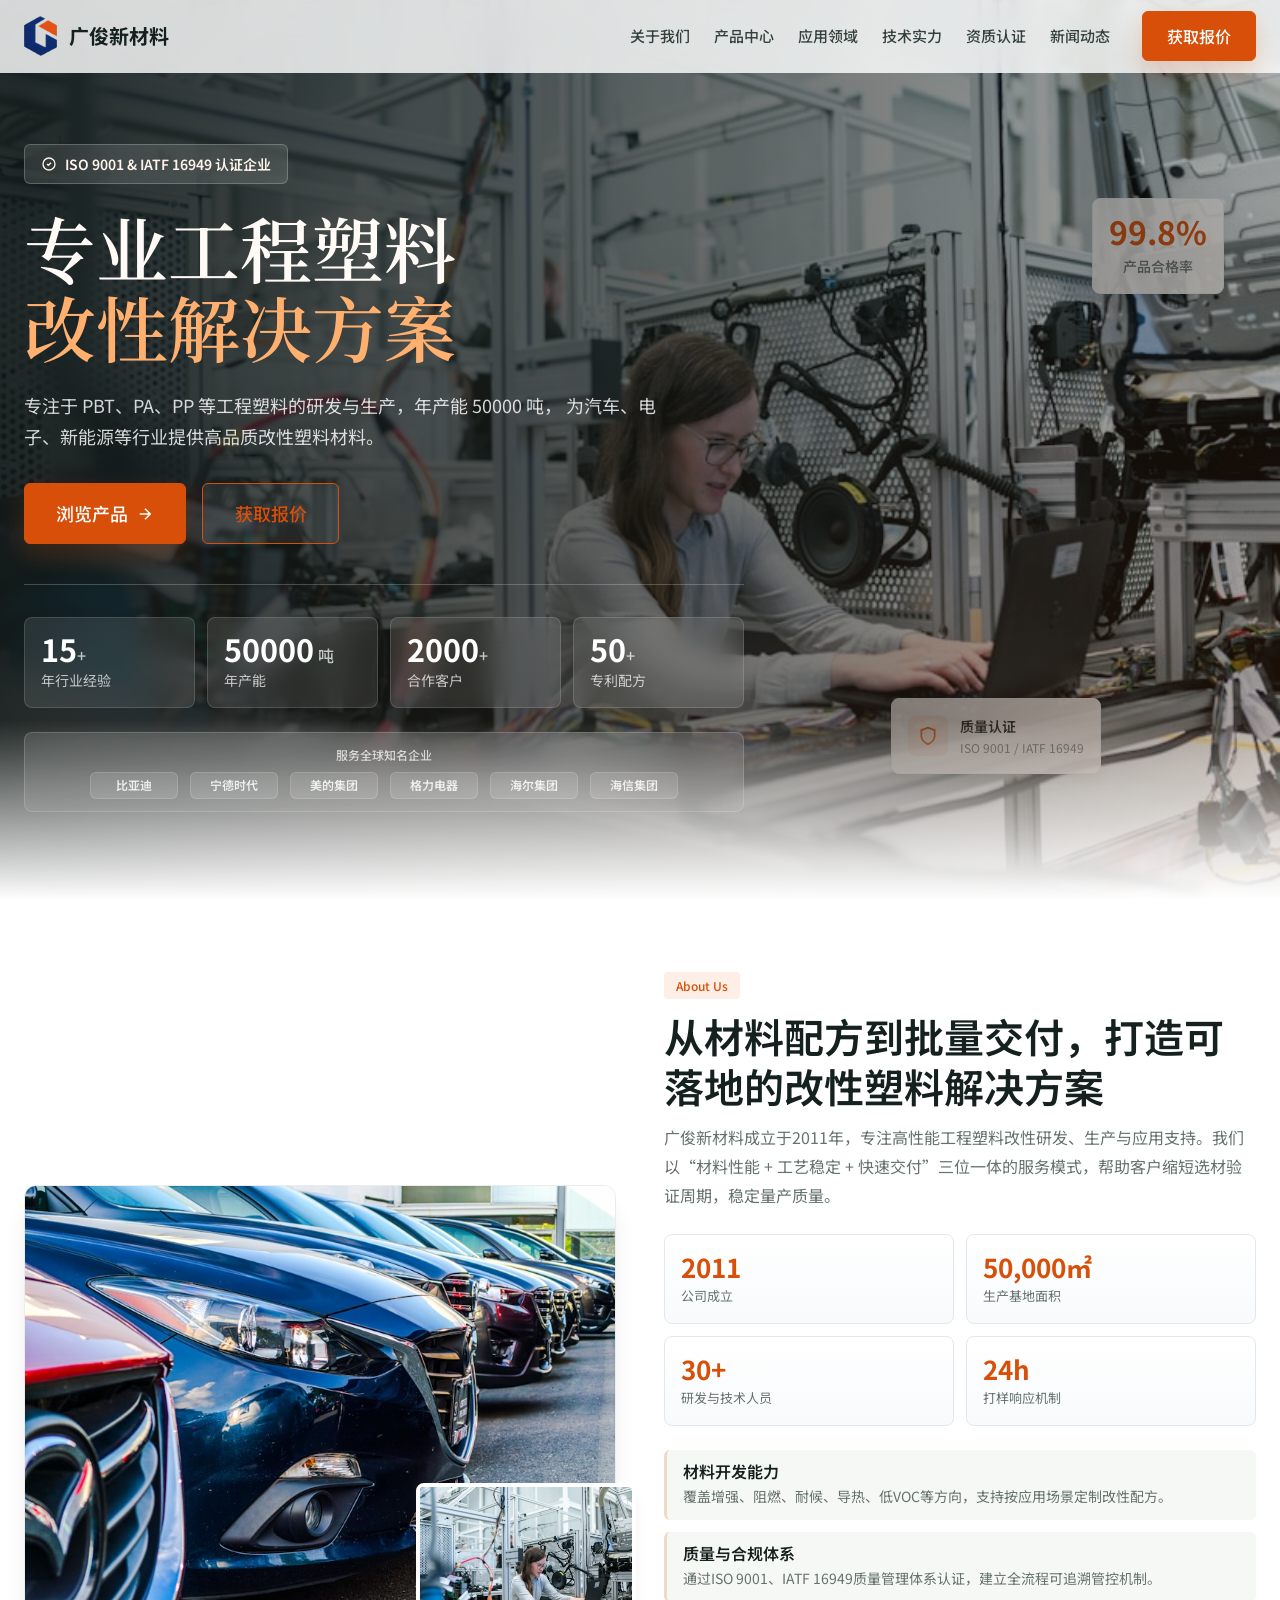
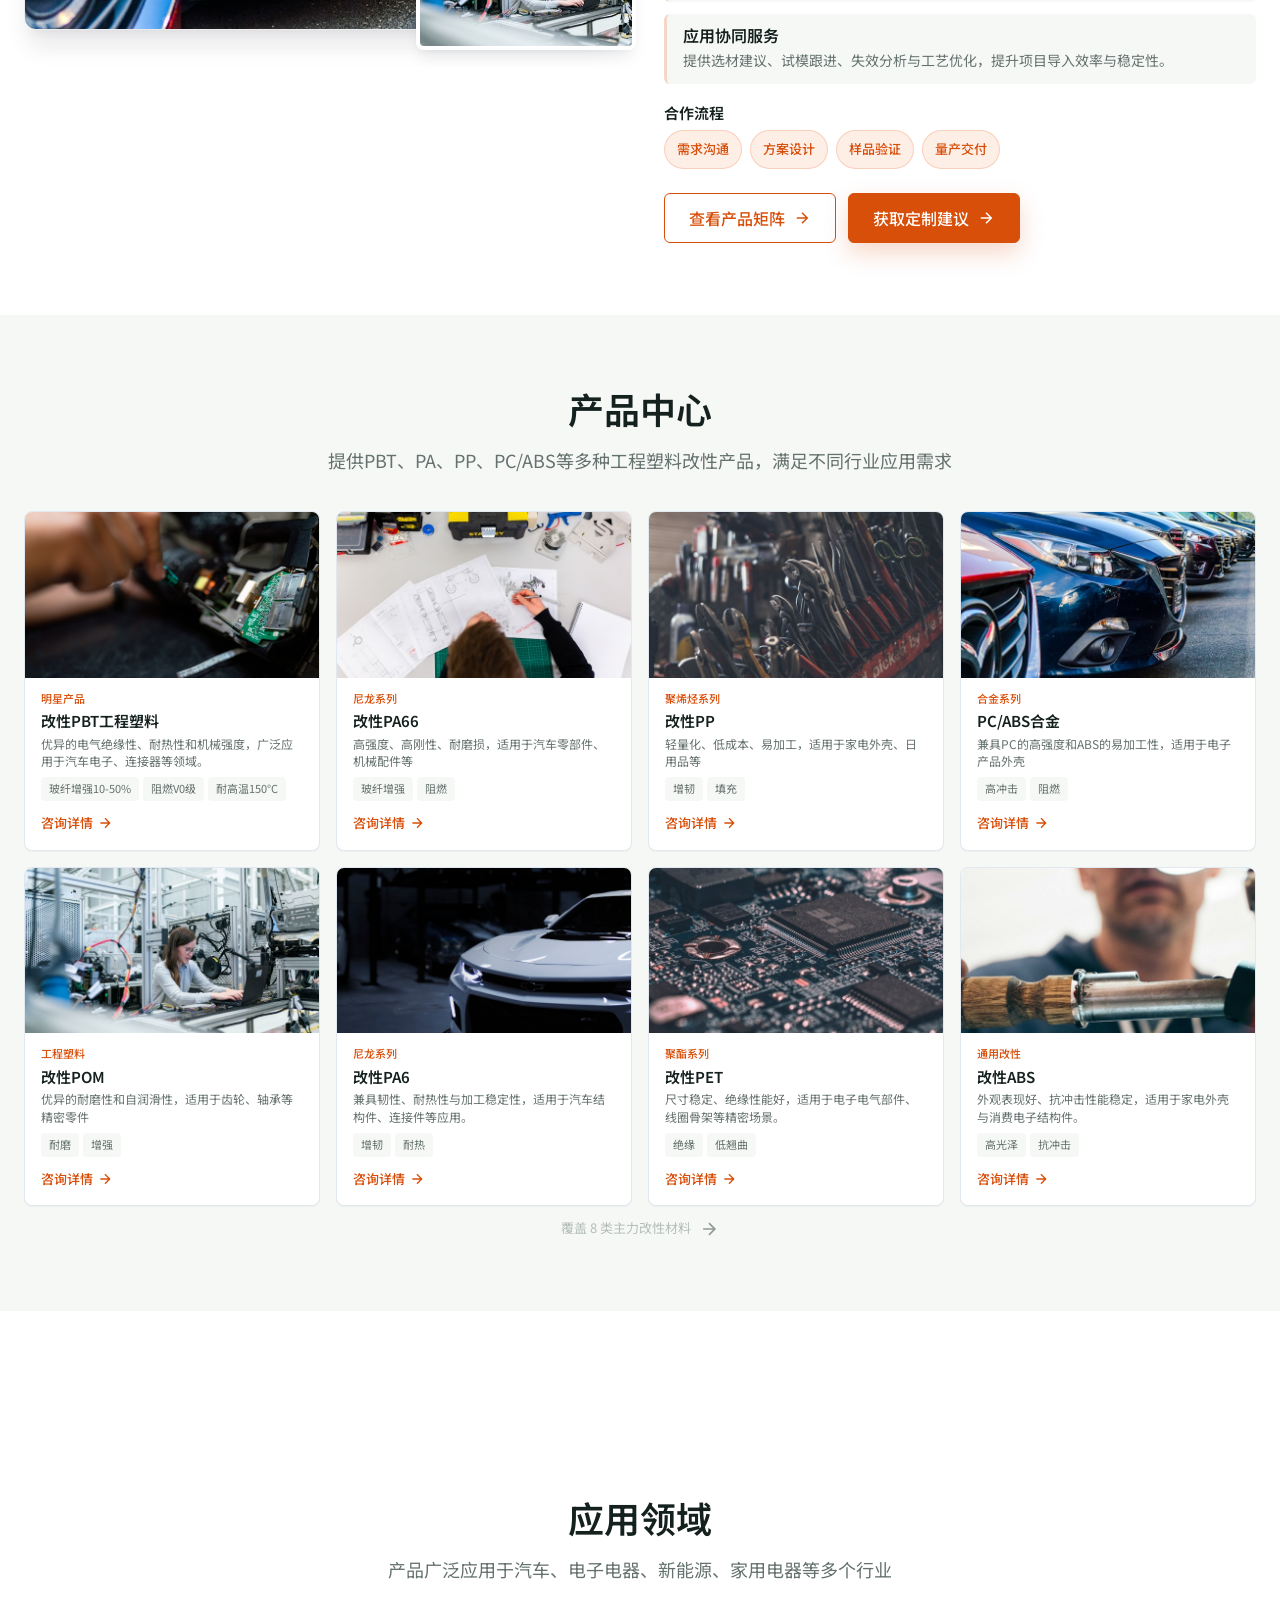
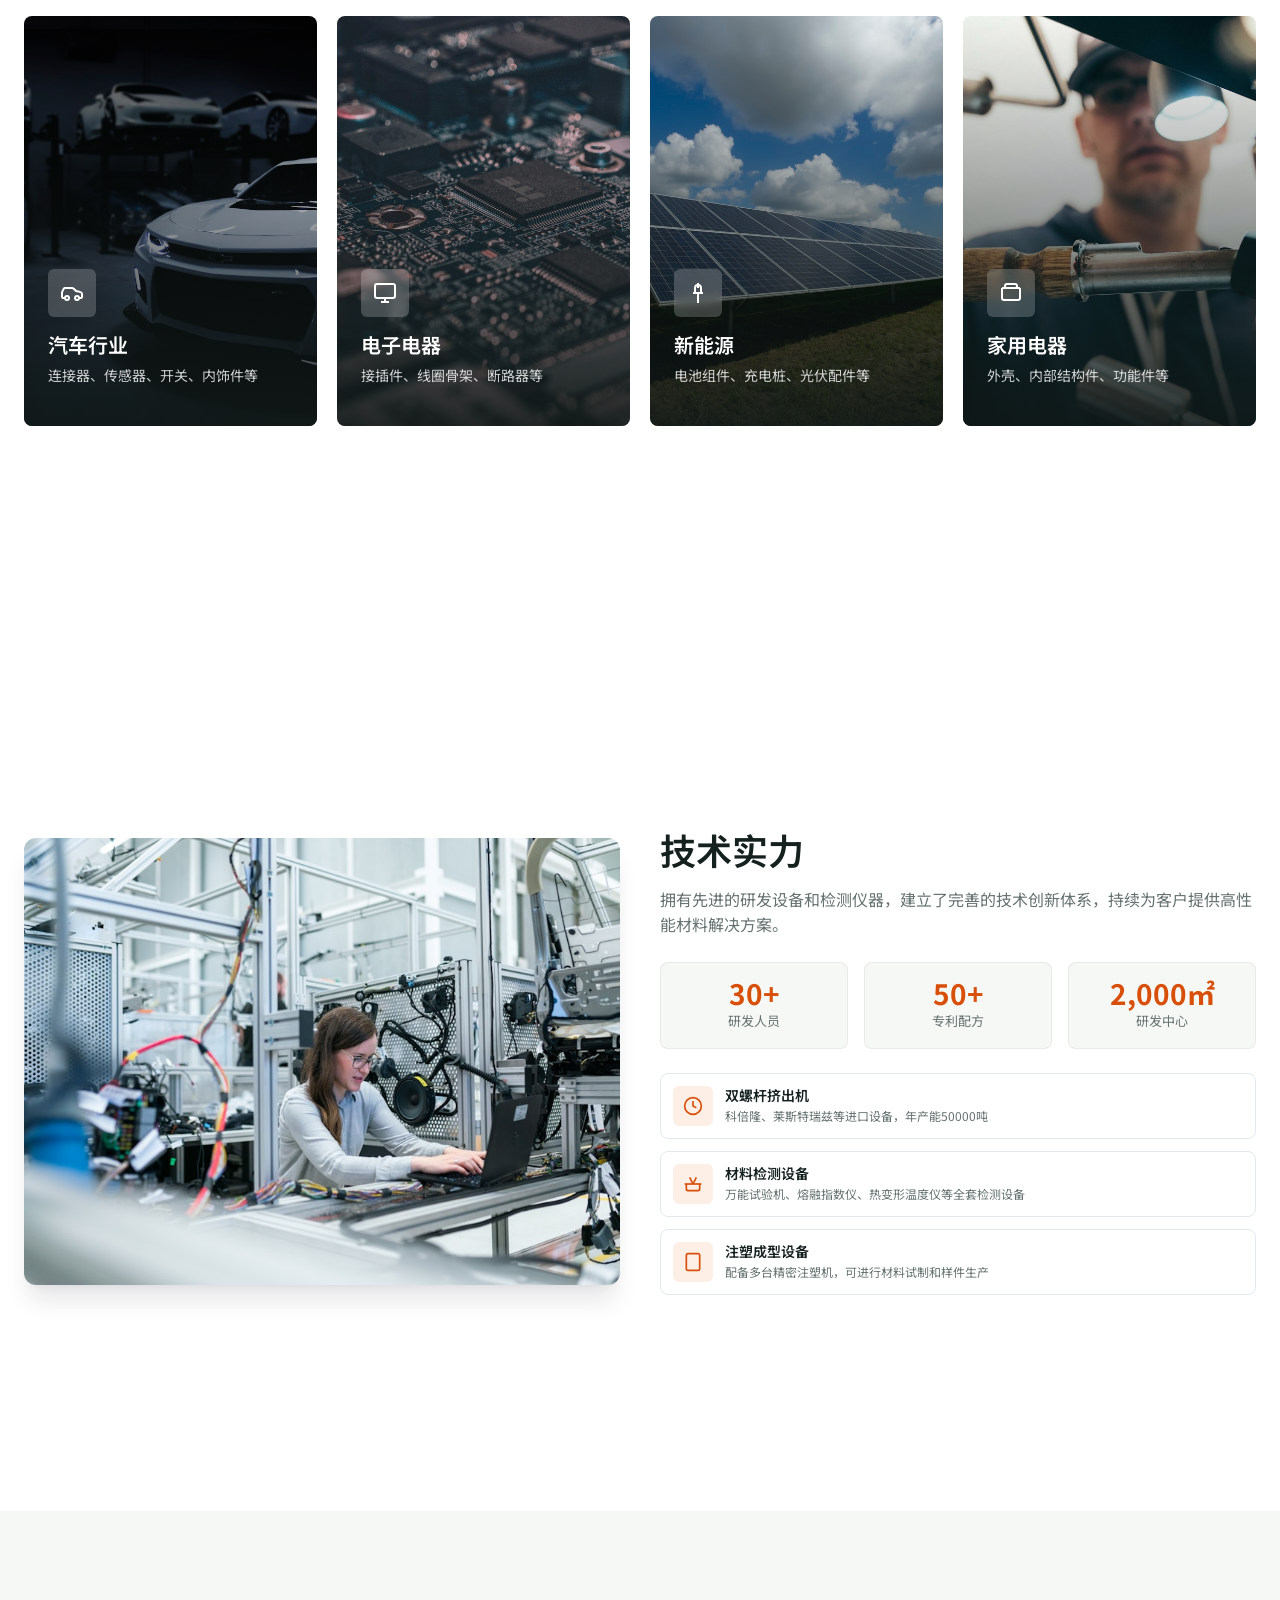
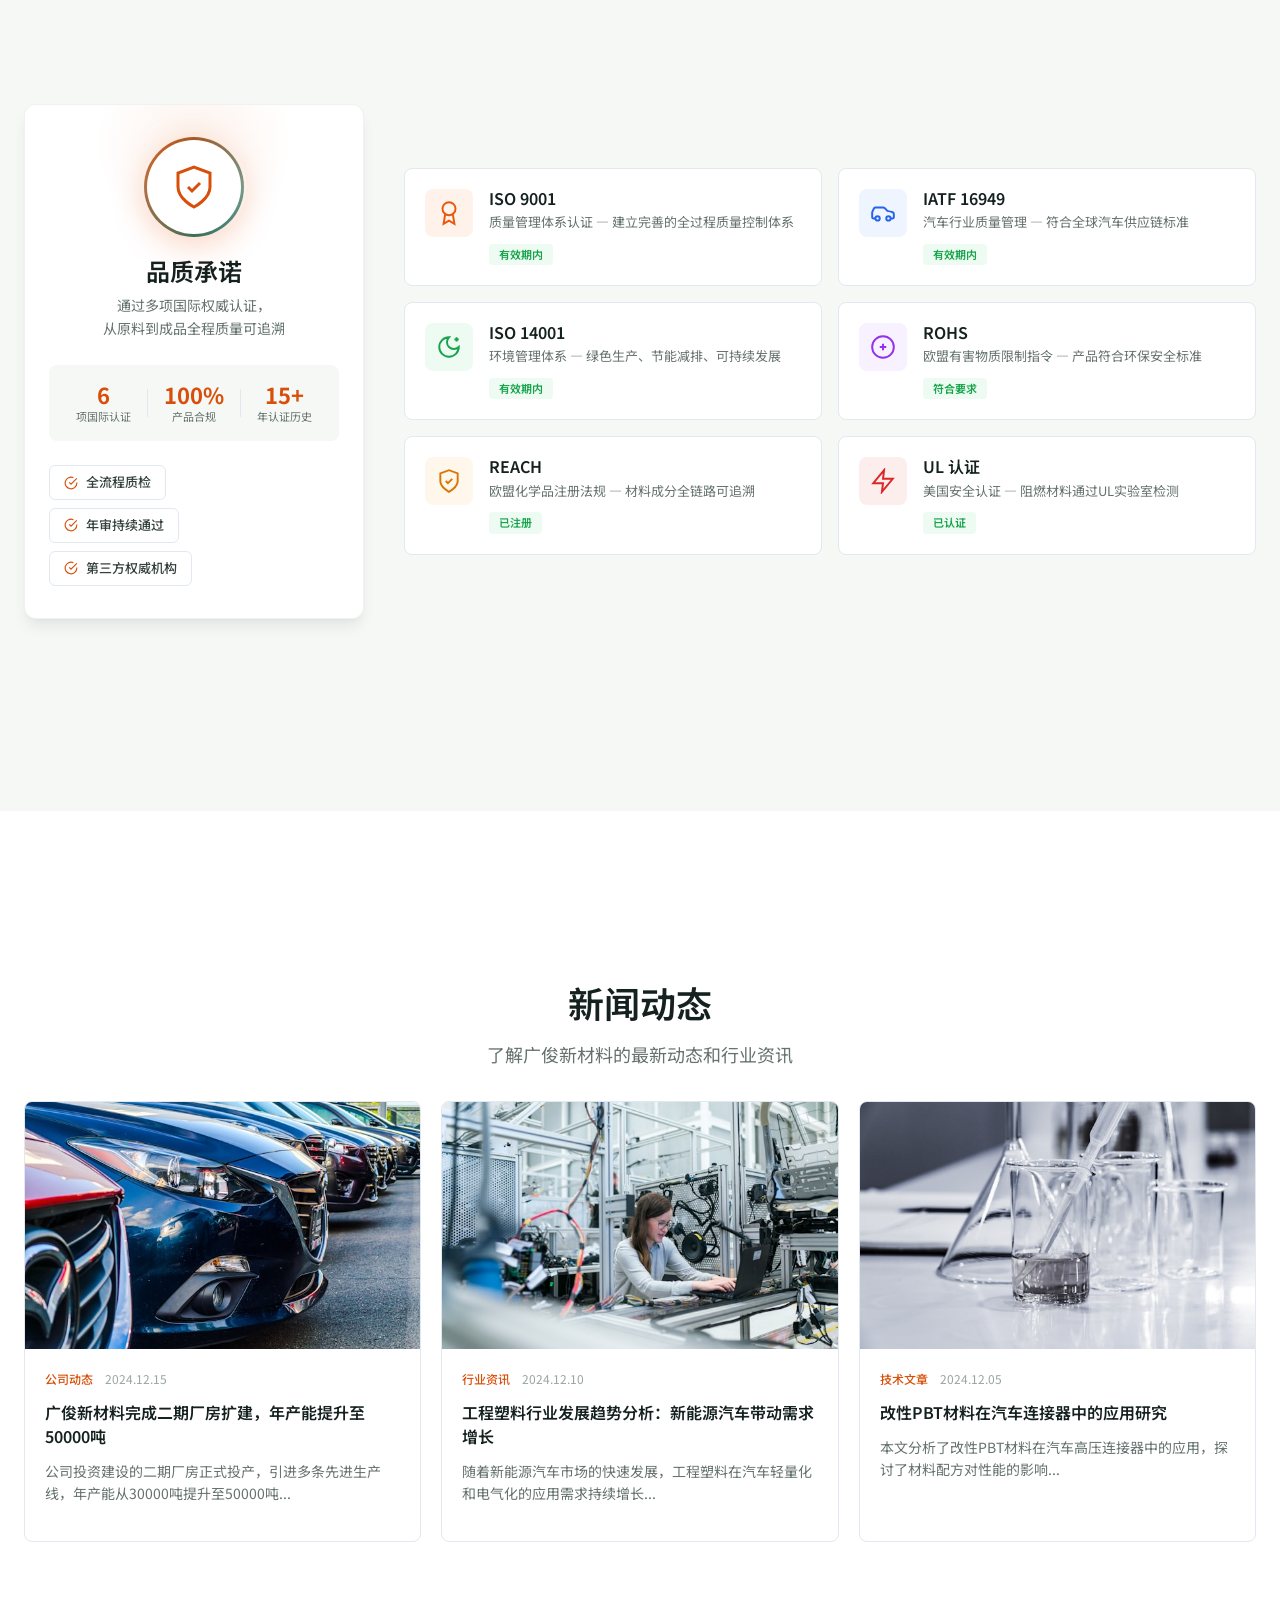
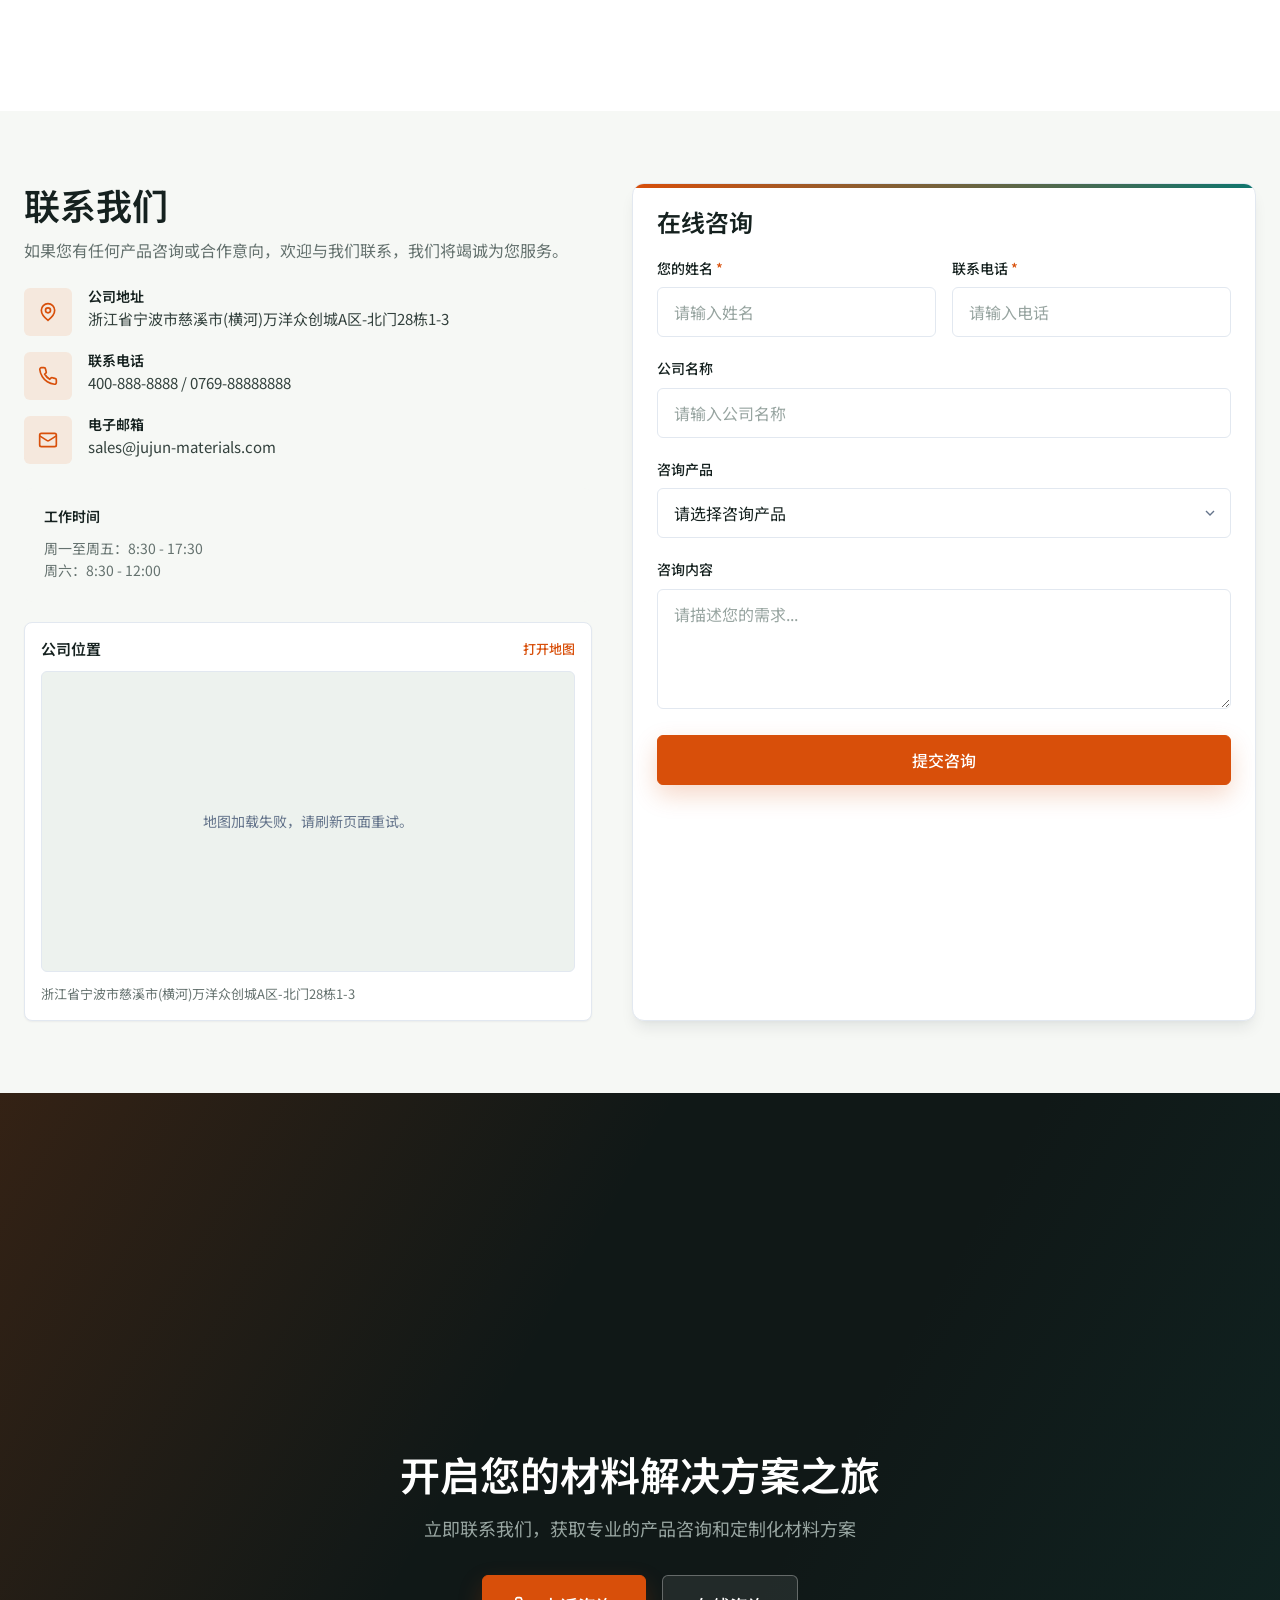
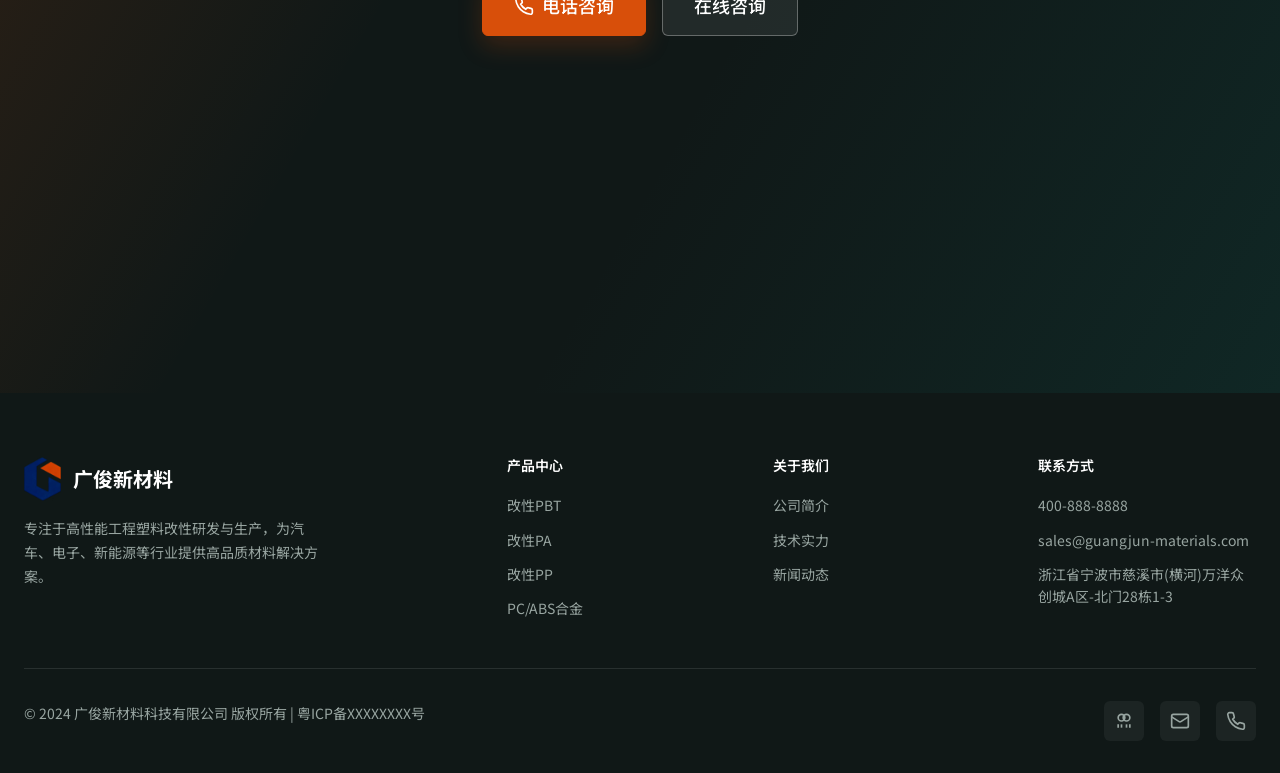
==== commit 8838fc2d: "Replace contact map with AMap and update address details" ====
--- a/index.html
+++ b/index.html
@@ -36,7 +36,6 @@
           <a href="#about">关于我们</a>
           <a href="#products">产品中心</a>
           <a href="#applications">应用领域</a>
-          <a href="#cases">成功案例</a>
           <a href="#tech">技术实力</a>
           <a href="#certifications">资质认证</a>
           <a href="#news">新闻动态</a>
@@ -67,7 +66,6 @@
         <a href="#about">关于我们</a>
         <a href="#products">产品中心</a>
         <a href="#applications">应用领域</a>
-        <a href="#cases">成功案例</a>
         <a href="#tech">技术实力</a>
         <a href="#certifications">资质认证</a>
         <a href="#news">新闻动态</a>
@@ -517,75 +515,6 @@
     </div>
   </section>
 
-  <!-- Cases Section -->
-  <section class="section bg-slate-50" id="cases">
-    <div class="container">
-      <div class="section-header">
-        <h2>成功案例</h2>
-        <p>与众多知名企业建立长期合作关系，为客户创造持续价值</p>
-      </div>
-      
-      <div class="cases-grid">
-        <div class="case-card">
-          <div class="case-image">
-            <img src="assets/images/case-auto.jpg" alt="汽车零部件案例">
-          </div>
-          <div class="case-content">
-            <span class="case-industry">汽车行业</span>
-            <h3 class="case-title">某知名车企连接器材料供应</h3>
-            <p class="case-desc">为某知名车企提供改性PBT材料，用于新能源汽车高压连接器，满足耐高温、阻燃V0要求。</p>
-            <div class="case-result">
-              <div class="case-result-icon">
-                <svg viewBox="0 0 24 24" fill="none" stroke="currentColor" stroke-width="2">
-                  <path d="M12 22s8-4 8-10V5l-8-3-8 3v7c0 6 8 10 8 10z"/>
-                </svg>
-              </div>
-              <span class="case-result-text">材料成本降低15%，通过IATF认证</span>
-            </div>
-          </div>
-        </div>
-        
-        <div class="case-card">
-          <div class="case-image">
-            <img src="assets/images/case-electronics.jpg" alt="电子连接器案例">
-          </div>
-          <div class="case-content">
-            <span class="case-industry">电子电器</span>
-            <h3 class="case-title">电子连接器厂商材料定制</h3>
-            <p class="case-desc">根据客户需求定制开发高流动性改性PA66，用于精密电子连接器生产。</p>
-            <div class="case-result">
-              <div class="case-result-icon">
-                <svg viewBox="0 0 24 24" fill="none" stroke="currentColor" stroke-width="2">
-                  <path d="M12 22s8-4 8-10V5l-8-3-8 3v7c0 6 8 10 8 10z"/>
-                </svg>
-              </div>
-              <span class="case-result-text">成型周期缩短20%，良品率提升至99.5%</span>
-            </div>
-          </div>
-        </div>
-        
-        <div class="case-card">
-          <div class="case-image">
-            <img src="assets/images/case-energy.jpg" alt="新能源案例">
-          </div>
-          <div class="case-content">
-            <span class="case-industry">新能源</span>
-            <h3 class="case-title">电池包结构件材料供应</h3>
-            <p class="case-desc">为新能源电池厂商提供阻燃增强PP材料，用于电池包结构件，满足UL94 V0阻燃要求。</p>
-            <div class="case-result">
-              <div class="case-result-icon">
-                <svg viewBox="0 0 24 24" fill="none" stroke="currentColor" stroke-width="2">
-                  <path d="M12 22s8-4 8-10V5l-8-3-8 3v7c0 6 8 10 8 10z"/>
-                </svg>
-              </div>
-              <span class="case-result-text">通过UL认证，年供应量达5000吨</span>
-            </div>
-          </div>
-        </div>
-      </div>
-    </div>
-  </section>
-
   <!-- Tech Section -->
   <section class="section" id="tech">
     <div class="container">
@@ -875,7 +804,7 @@
               </div>
               <div class="contact-method-info">
                 <h4>公司地址</h4>
-                <p>广东省东莞市松山湖高新技术产业开发区</p>
+                <p>浙江省宁波市慈溪市(横河)万洋众创城A区-北门28栋1-3</p>
               </div>
             </div>
             <div class="contact-method">
@@ -906,6 +835,19 @@
           <div class="contact-hours">
             <h4>工作时间</h4>
             <p>周一至周五：8:30 - 17:30<br>周六：8:30 - 12:00</p>
+          </div>
+
+          <div class="contact-map-card">
+            <div class="contact-map-header">
+              <h4>公司位置</h4>
+              <a href="https://surl.amap.com/dzBQt5EAggS" target="_blank" rel="noopener noreferrer">
+                打开地图
+              </a>
+            </div>
+            <div class="contact-map">
+              <div id="amapContainer" aria-label="广俊新材料公司位置地图"></div>
+            </div>
+            <p class="contact-map-caption">浙江省宁波市慈溪市(横河)万洋众创城A区-北门28栋1-3</p>
           </div>
         </div>
         
@@ -992,7 +934,6 @@
           <div class="footer-links">
             <a href="#about">公司简介</a>
             <a href="#tech">技术实力</a>
-            <a href="#cases">成功案例</a>
             <a href="#news">新闻动态</a>
           </div>
         </div>
@@ -1001,7 +942,7 @@
           <div class="footer-links">
             <a href="tel:400-888-8888">400-888-8888</a>
             <a href="mailto:sales@guangjun-materials.com">sales@guangjun-materials.com</a>
-            <span style="color: var(--text-subtle); font-size: 14px;">广东省东莞市松山湖高新区</span>
+            <span style="color: var(--text-subtle); font-size: 14px;">浙江省宁波市慈溪市(横河)万洋众创城A区-北门28栋1-3</span>
           </div>
         </div>
       </div>
--- a/assets/css/sections.css
+++ b/assets/css/sections.css
@@ -1172,6 +1172,60 @@
   margin: 0;
 }
 
+.contact-map-card {
+  margin-top: var(--space-5);
+  padding: var(--space-4);
+  border-radius: var(--radius-lg);
+  border: 1px solid var(--border-light);
+  background-color: var(--bg-white);
+  box-shadow: var(--shadow-sm);
+}
+
+.contact-map-header {
+  display: flex;
+  align-items: center;
+  justify-content: space-between;
+  gap: var(--space-3);
+  margin-bottom: var(--space-3);
+}
+
+.contact-map-header h4 {
+  font-size: 15px;
+  margin: 0;
+}
+
+.contact-map-header a {
+  font-size: 13px;
+  font-weight: 500;
+  color: var(--primary);
+}
+
+.contact-map {
+  border-radius: var(--radius-md);
+  overflow: hidden;
+  border: 1px solid var(--border-light);
+  background-color: var(--bg-slate-100);
+  aspect-ratio: 16 / 9;
+}
+
+.contact-map iframe {
+  width: 100%;
+  height: 100%;
+  border: 0;
+  display: block;
+}
+
+.contact-map #amapContainer {
+  width: 100%;
+  height: 100%;
+}
+
+.contact-map-caption {
+  font-size: 13px;
+  color: var(--text-muted);
+  margin: var(--space-3) 0 0;
+}
+
 .contact-form-wrapper {
   background-color: var(--bg-white);
   border: 1px solid var(--border-light);
@@ -1201,6 +1255,10 @@
 
   .contact-form-wrapper {
     order: -1;
+  }
+
+  .contact-map {
+    aspect-ratio: 21 / 10;
   }
 }
 
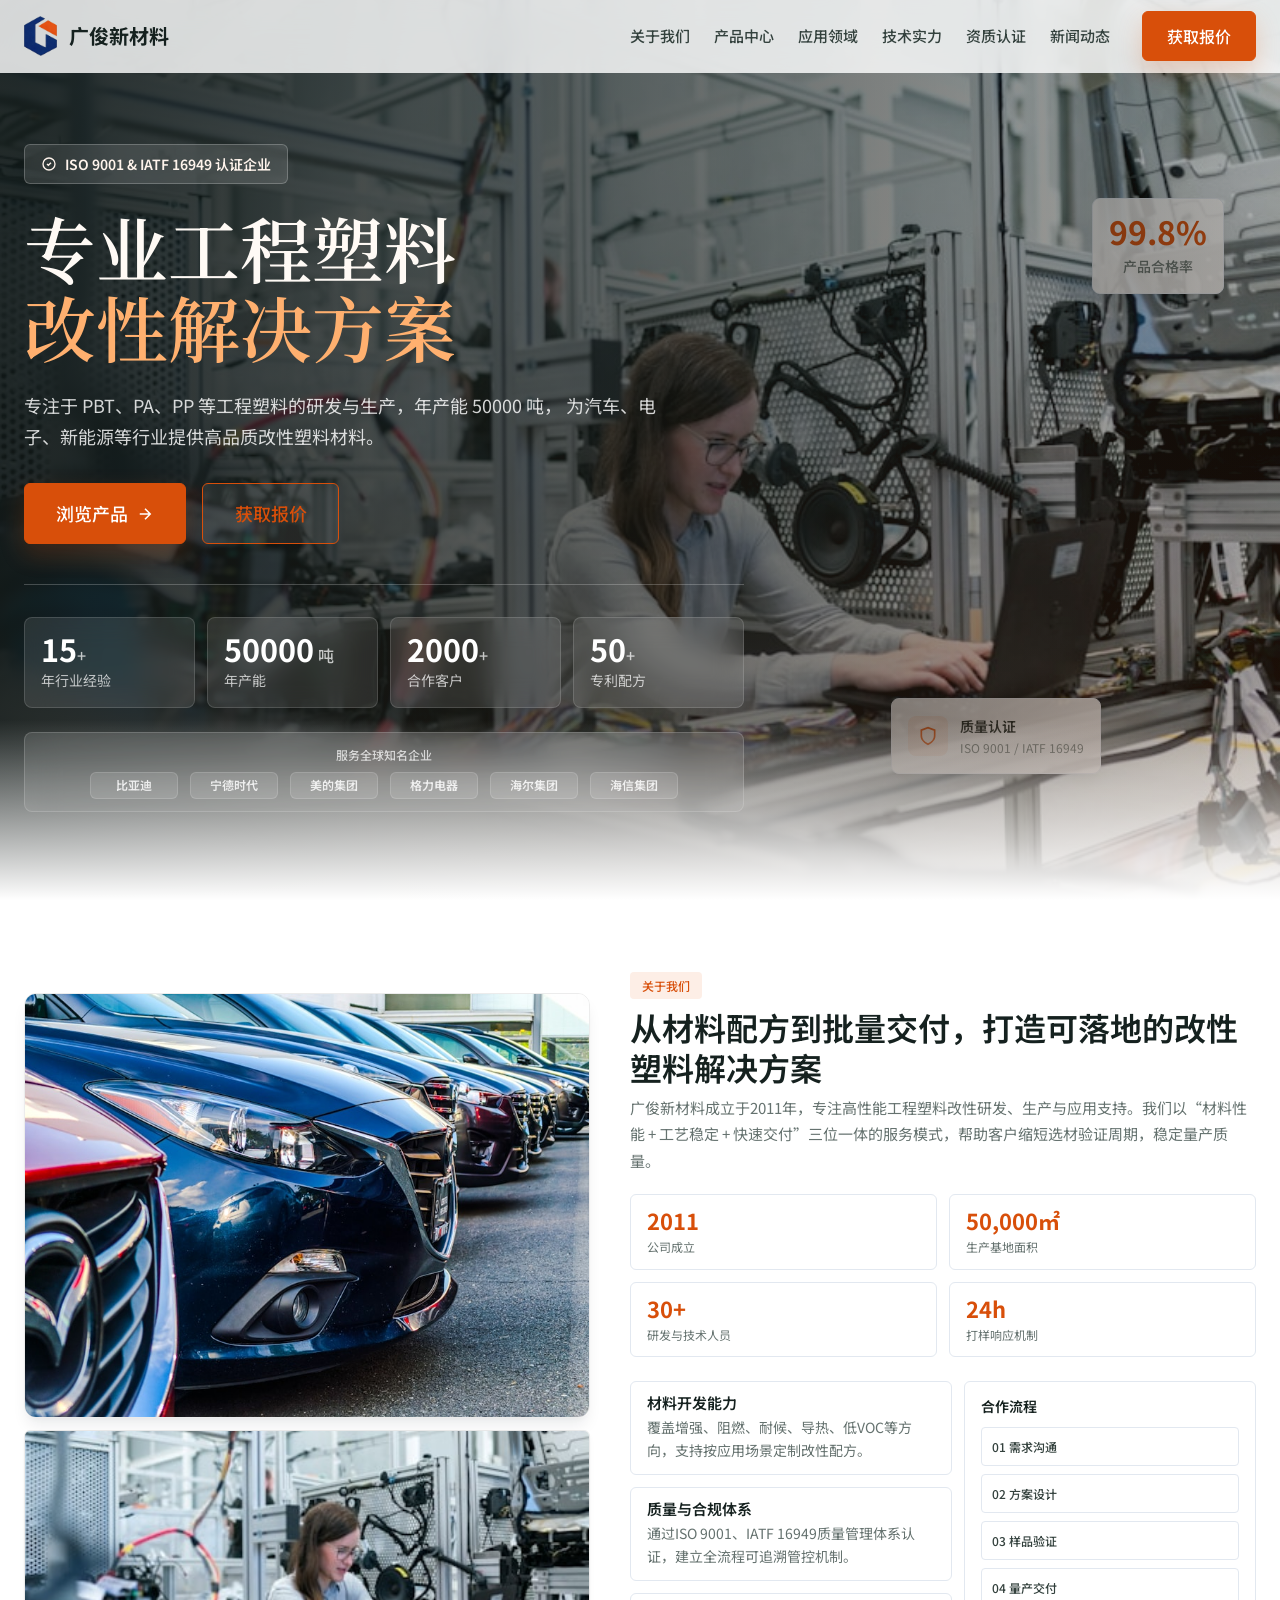
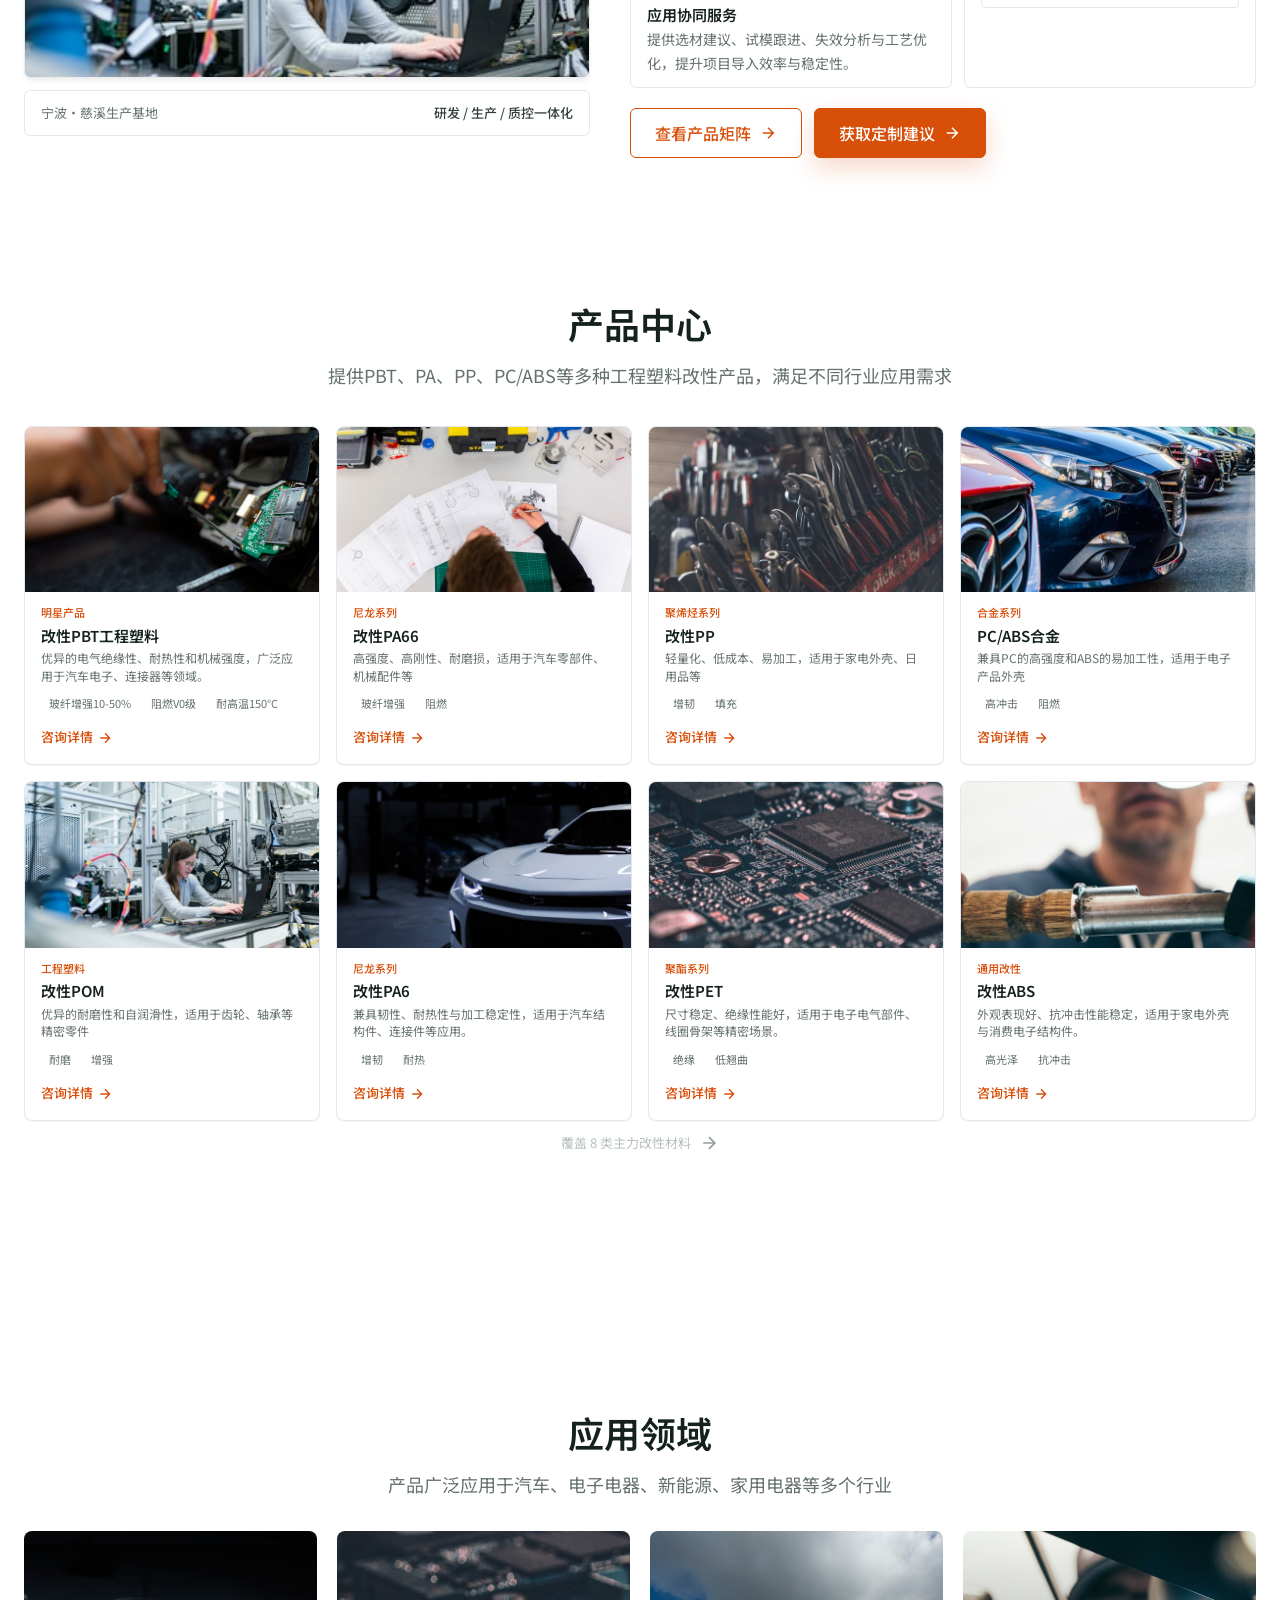
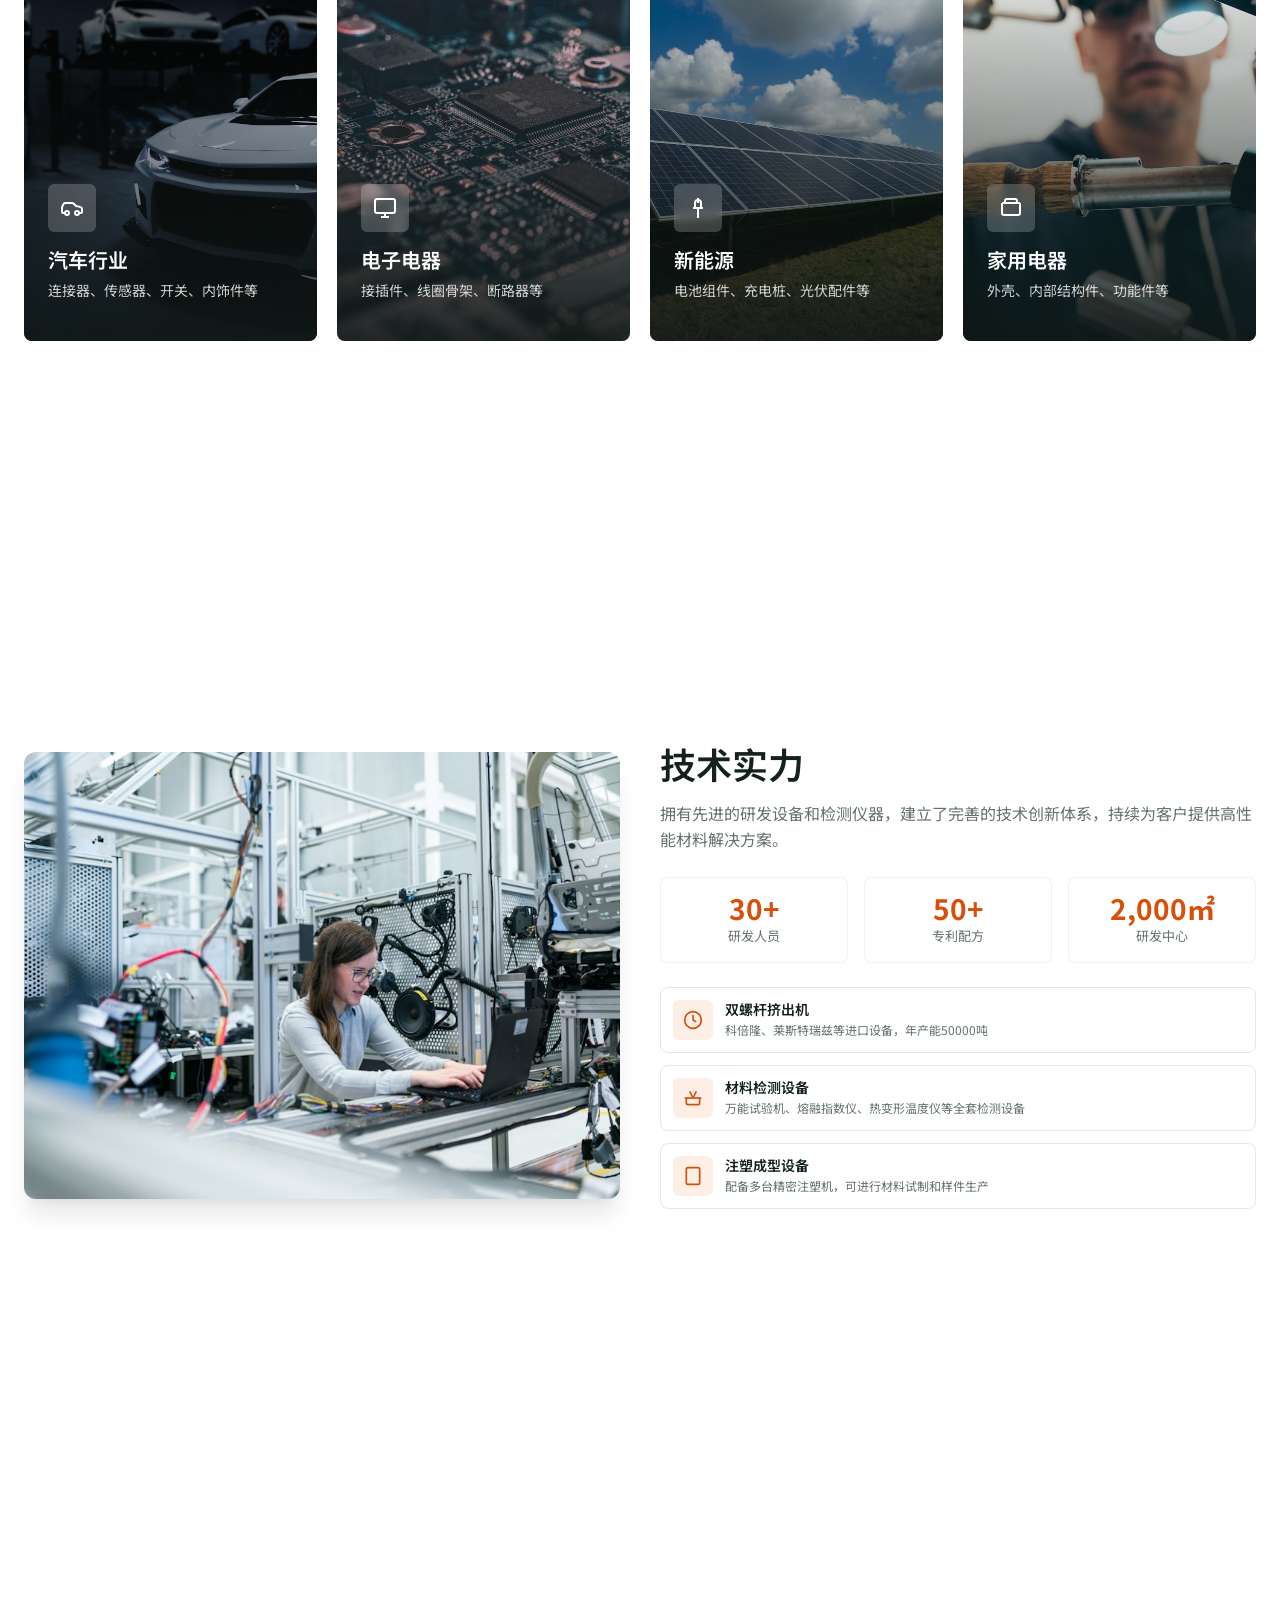
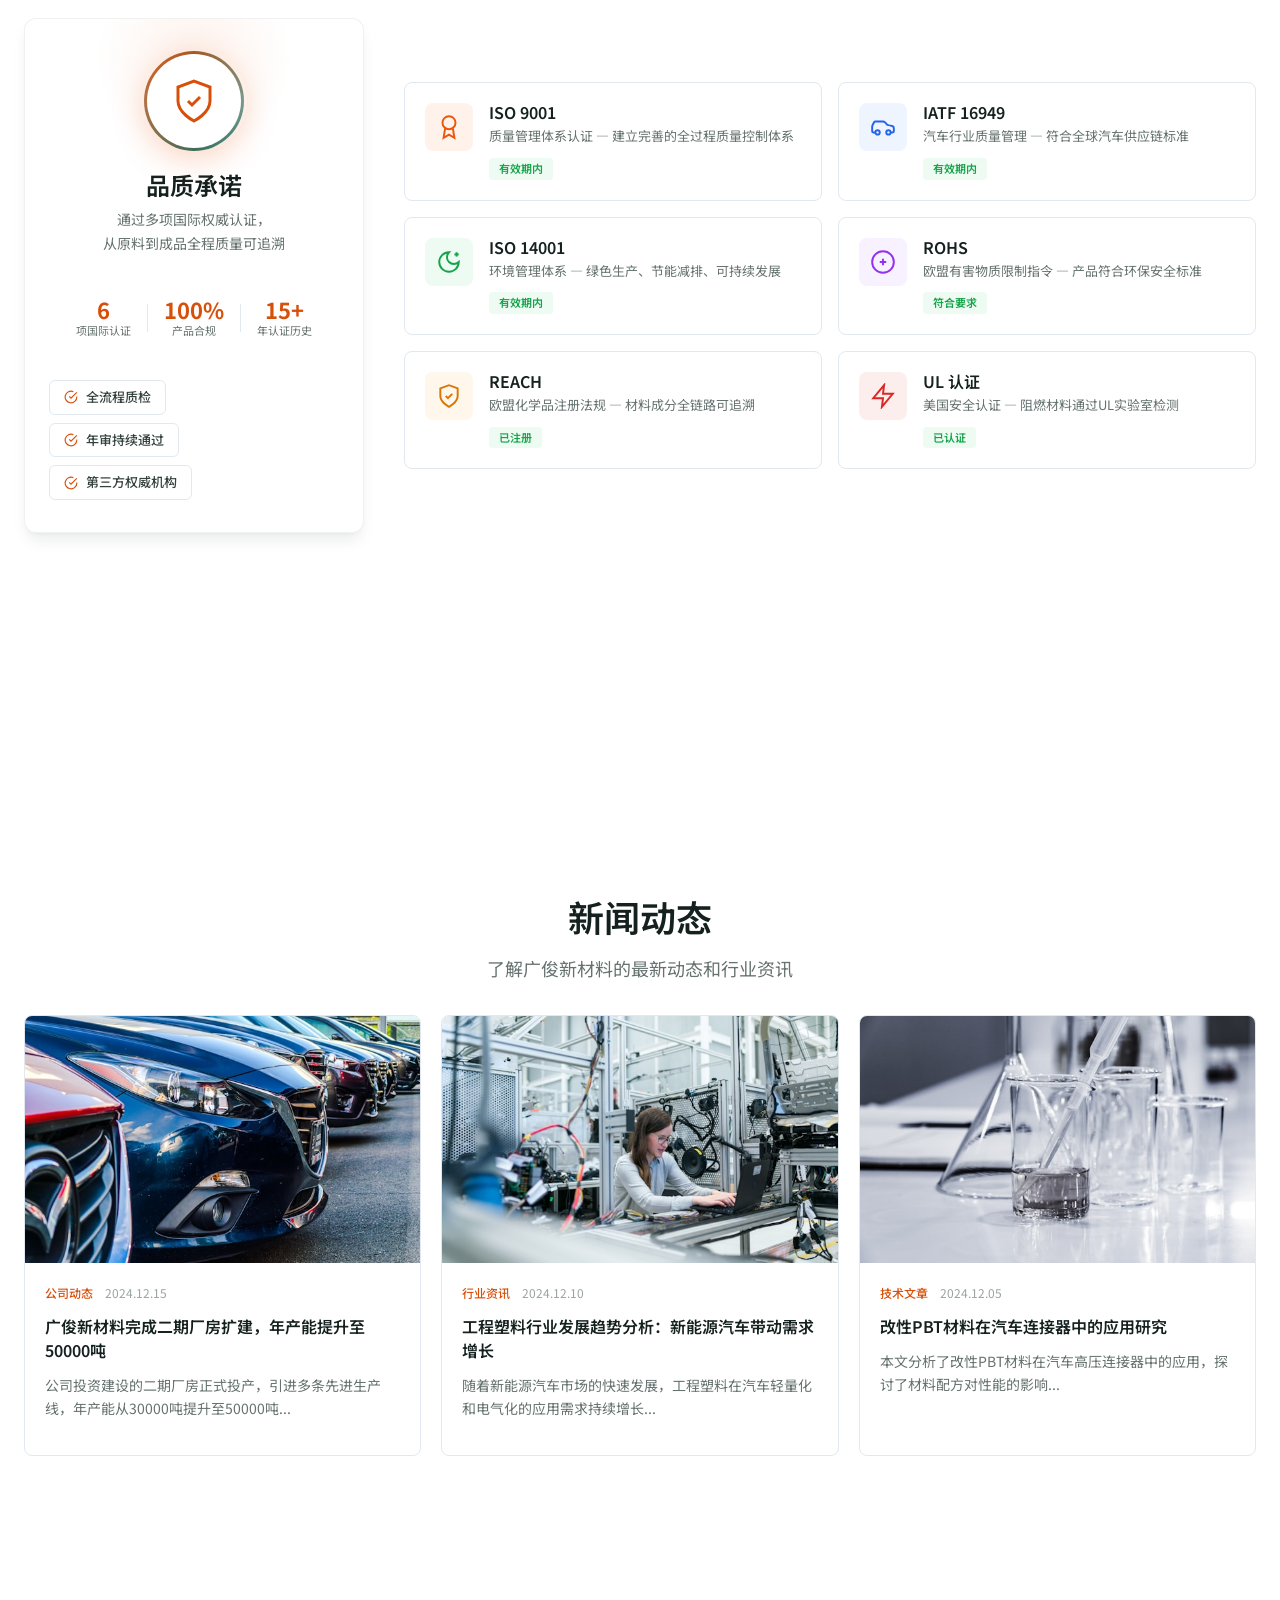
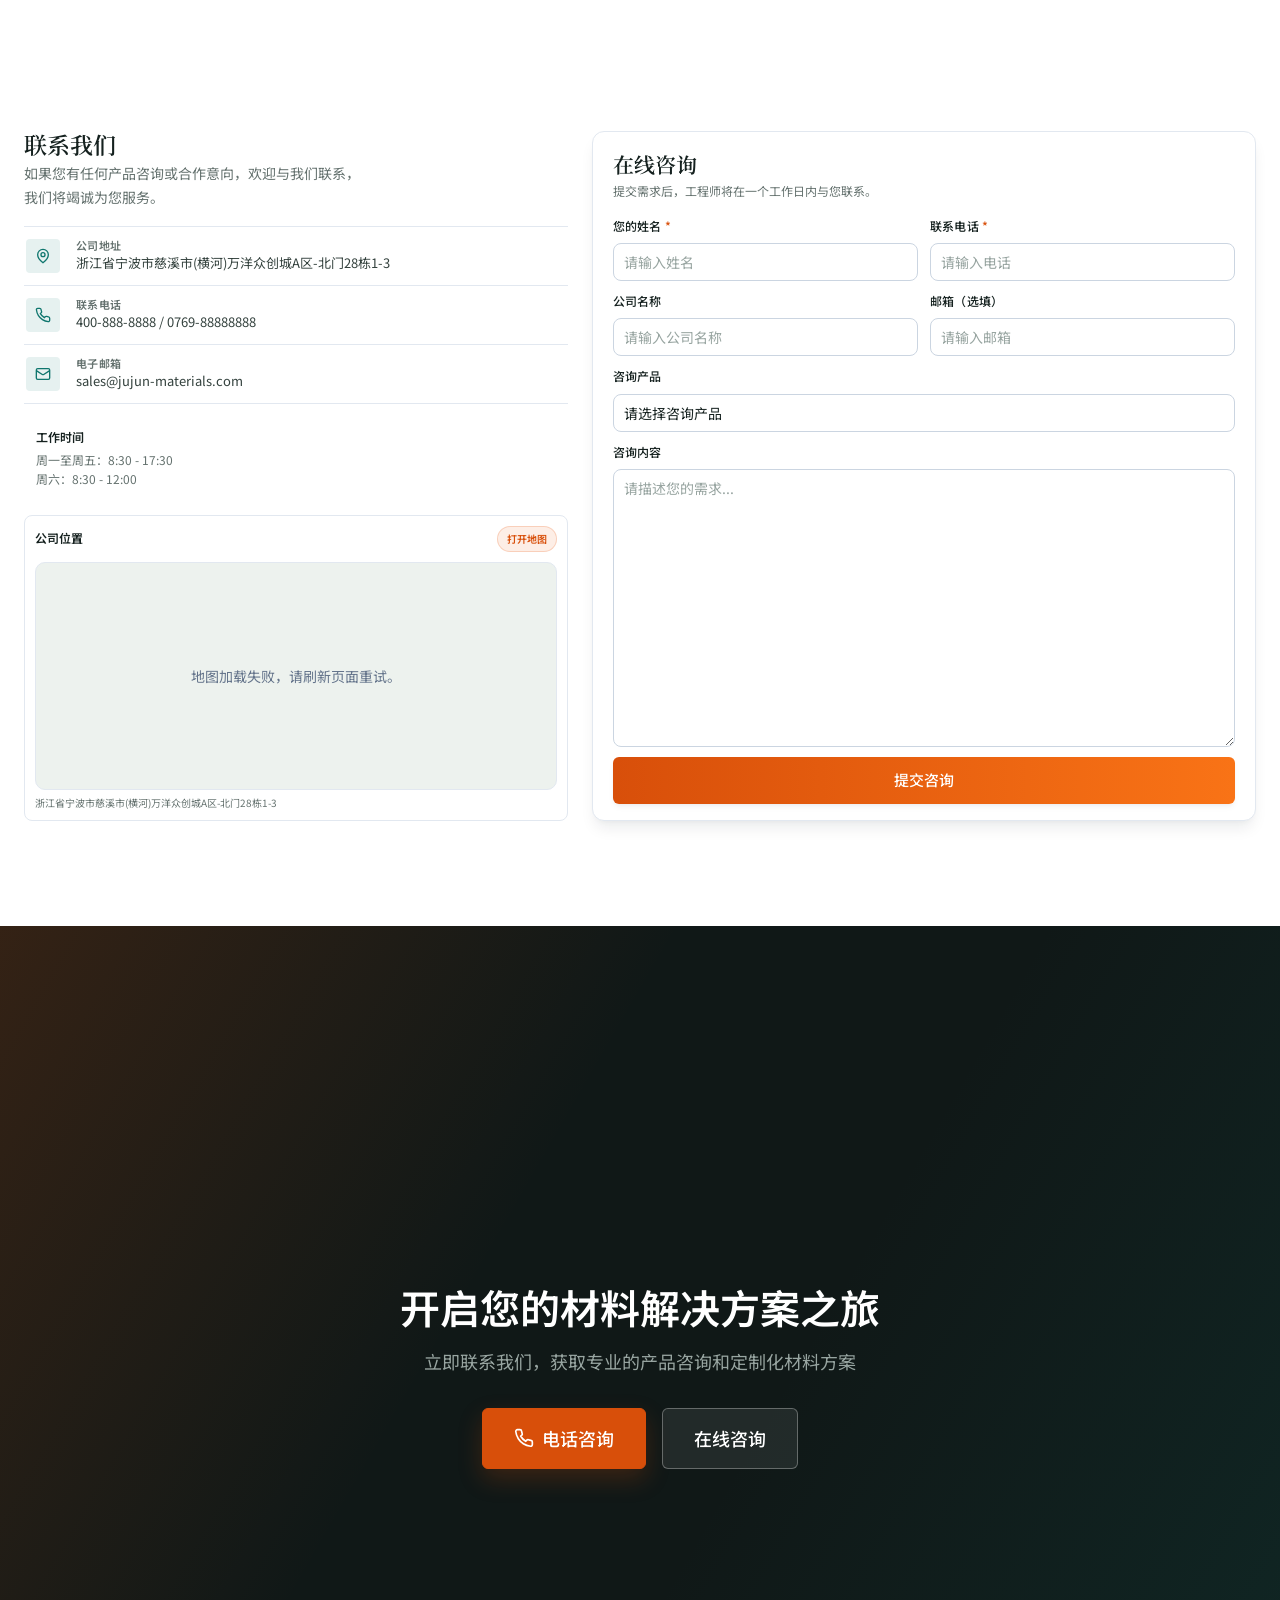
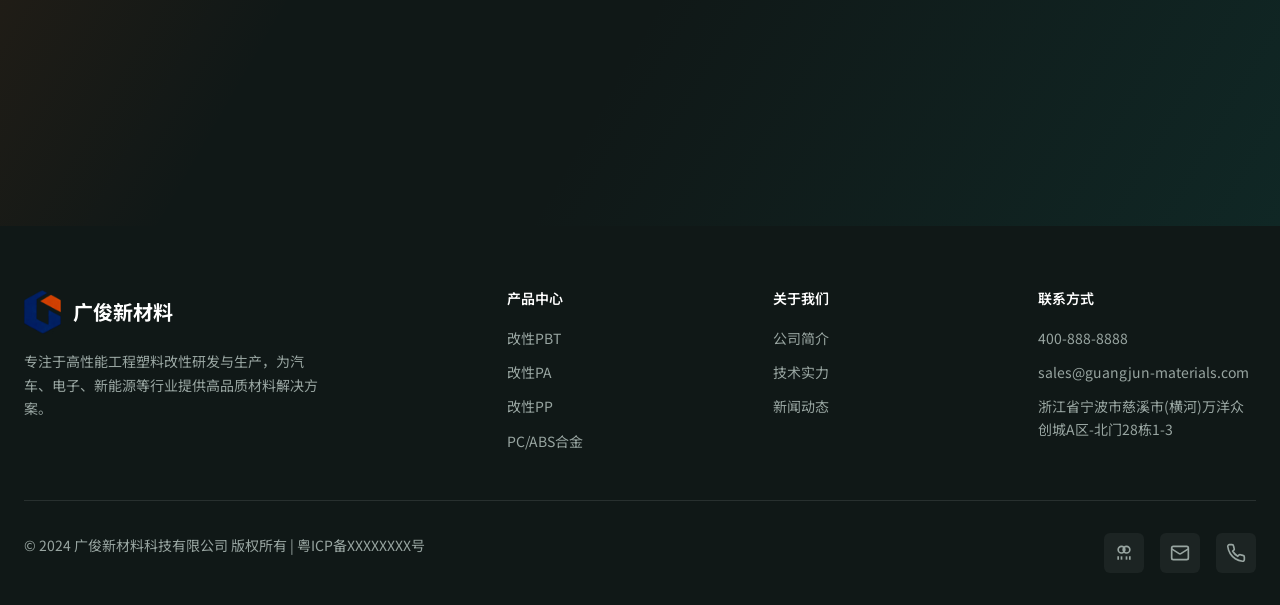
==== commit 5496d679: "Refactor About and Contact layouts for cleaner responsive UX" ====
--- a/index.html
+++ b/index.html
@@ -167,16 +167,21 @@
   <section class="section" id="about">
     <div class="container">
       <div class="about-grid">
-        <div class="about-images">
+        <div class="about-visual">
           <div class="about-image-main">
             <img src="assets/images/about-factory.jpg" alt="工厂外景">
           </div>
           <div class="about-image-secondary">
             <img src="assets/images/about-workshop.jpg" alt="生产车间">
           </div>
-        </div>
+          <div class="about-visual-note">
+            <span>宁波·慈溪生产基地</span>
+            <span>研发 / 生产 / 质控一体化</span>
+          </div>
+        </div>
+
         <div class="about-content">
-          <span class="badge badge-primary about-badge">About Us</span>
+          <span class="badge badge-primary about-badge">关于我们</span>
           <h2>从材料配方到批量交付，打造可落地的改性塑料解决方案</h2>
           <p class="about-lead">广俊新材料成立于2011年，专注高性能工程塑料改性研发、生产与应用支持。我们以“材料性能 + 工艺稳定 + 快速交付”三位一体的服务模式，帮助客户缩短选材验证周期，稳定量产质量。</p>
 
@@ -199,28 +204,30 @@
             </div>
           </div>
 
-          <div class="about-capabilities">
-            <div class="about-capability">
-              <h4>材料开发能力</h4>
-              <p>覆盖增强、阻燃、耐候、导热、低VOC等方向，支持按应用场景定制改性配方。</p>
-            </div>
-            <div class="about-capability">
-              <h4>质量与合规体系</h4>
-              <p>通过ISO 9001、IATF 16949质量管理体系认证，建立全流程可追溯管控机制。</p>
-            </div>
-            <div class="about-capability">
-              <h4>应用协同服务</h4>
-              <p>提供选材建议、试模跟进、失效分析与工艺优化，提升项目导入效率与稳定性。</p>
-            </div>
-          </div>
-
-          <div class="about-process">
-            <h4>合作流程</h4>
-            <div class="about-process-steps">
-              <span>需求沟通</span>
-              <span>方案设计</span>
-              <span>样品验证</span>
-              <span>量产交付</span>
+          <div class="about-detail-grid">
+            <div class="about-capabilities">
+              <div class="about-capability">
+                <h4>材料开发能力</h4>
+                <p>覆盖增强、阻燃、耐候、导热、低VOC等方向，支持按应用场景定制改性配方。</p>
+              </div>
+              <div class="about-capability">
+                <h4>质量与合规体系</h4>
+                <p>通过ISO 9001、IATF 16949质量管理体系认证，建立全流程可追溯管控机制。</p>
+              </div>
+              <div class="about-capability">
+                <h4>应用协同服务</h4>
+                <p>提供选材建议、试模跟进、失效分析与工艺优化，提升项目导入效率与稳定性。</p>
+              </div>
+            </div>
+
+            <div class="about-process">
+              <h4>合作流程</h4>
+              <div class="about-process-steps">
+                <span>01 需求沟通</span>
+                <span>02 方案设计</span>
+                <span>03 样品验证</span>
+                <span>04 量产交付</span>
+              </div>
             </div>
           </div>
 
@@ -787,7 +794,7 @@
   </section>
 
   <!-- Contact Section -->
-  <section class="section bg-slate-50" id="contact">
+  <section class="section bg-slate-50 section-contact" id="contact">
     <div class="container">
       <div class="contact-grid">
         <div class="contact-info">
@@ -853,8 +860,9 @@
         
         <div class="contact-form-wrapper">
           <h3>在线咨询</h3>
+          <p class="contact-form-intro">提交需求后，工程师将在一个工作日内与您联系。</p>
           <form id="contactForm">
-            <div class="grid-2" style="gap: 16px;">
+            <div class="grid-2 contact-form-grid">
               <div class="form-group">
                 <label class="form-label form-label-required">您的姓名</label>
                 <input type="text" class="form-input" placeholder="请输入姓名" required>
@@ -864,9 +872,15 @@
                 <input type="tel" class="form-input" placeholder="请输入电话" required>
               </div>
             </div>
-            <div class="form-group">
-              <label class="form-label">公司名称</label>
-              <input type="text" class="form-input" placeholder="请输入公司名称">
+            <div class="grid-2 contact-form-grid">
+              <div class="form-group">
+                <label class="form-label">公司名称</label>
+                <input type="text" class="form-input" placeholder="请输入公司名称">
+              </div>
+              <div class="form-group">
+                <label class="form-label">邮箱（选填）</label>
+                <input type="email" class="form-input" placeholder="请输入邮箱">
+              </div>
             </div>
             <div class="form-group">
               <label class="form-label">咨询产品</label>
@@ -879,7 +893,7 @@
                 <option value="other">其他产品</option>
               </select>
             </div>
-            <div class="form-group">
+            <div class="form-group form-group-message">
               <label class="form-label">咨询内容</label>
               <textarea class="form-textarea" placeholder="请描述您的需求..."></textarea>
             </div>
--- a/assets/css/base.css
+++ b/assets/css/base.css
@@ -21,7 +21,7 @@
 
   /* Background Colors */
   --bg-white: #ffffff;
-  --bg-slate-50: #f6f8f5;
+  --bg-slate-50: #ffffff;
   --bg-slate-100: #edf2ee;
   --bg-dark: #101817;
   --bg-dark-light: #1d2a27;
--- a/assets/css/layout.css
+++ b/assets/css/layout.css
@@ -21,7 +21,7 @@
 
 .nav.scrolled {
   border-bottom-color: var(--border-light);
-  box-shadow: 0 14px 40px rgba(16, 24, 23, 0.08);
+  box-shadow: none;
 }
 
 .nav-container {
--- a/assets/css/sections.css
+++ b/assets/css/sections.css
@@ -26,55 +26,73 @@
 
 .about-grid {
   display: grid;
-  grid-template-columns: 1fr 1fr;
-  gap: var(--space-12);
-  align-items: center;
-}
-
-.about-images {
-  position: relative;
+  grid-template-columns: minmax(340px, 0.95fr) minmax(460px, 1.05fr);
+  gap: var(--space-10);
+  align-items: center;
+}
+
+.about-visual {
+  display: grid;
+  gap: var(--space-3);
 }
 
 .about-image-main {
   border-radius: var(--radius-xl);
   overflow: hidden;
-  box-shadow: var(--shadow-xl);
+  box-shadow: var(--shadow-lg);
   border: 1px solid rgba(16, 24, 23, 0.08);
+  aspect-ratio: 4 / 3;
 }
 
 .about-image-main img {
   width: 100%;
-  height: auto;
+  height: 100%;
+  object-fit: cover;
 }
 
 .about-image-secondary {
-  position: absolute;
-  bottom: -20px;
-  right: -20px;
-  width: 220px;
-  border-radius: var(--radius-lg);
-  overflow: hidden;
-  box-shadow: var(--shadow-lg);
-  border: 4px solid var(--bg-white);
+  border-radius: var(--radius-md);
+  overflow: hidden;
+  border: 1px solid rgba(16, 24, 23, 0.08);
+  box-shadow: var(--shadow-md);
+  aspect-ratio: 16 / 7;
 }
 
 .about-image-secondary img {
   width: 100%;
-  height: auto;
+  height: 100%;
+  object-fit: cover;
+}
+
+.about-visual-note {
+  display: flex;
+  justify-content: space-between;
+  gap: var(--space-4);
+  padding: var(--space-3) var(--space-4);
+  border: 1px solid var(--border-light);
+  border-radius: var(--radius-md);
+  background-color: var(--bg-white);
+  font-size: 13px;
+  color: var(--text-muted);
+}
+
+.about-visual-note span:last-child {
+  color: var(--text-body);
+  font-weight: 500;
 }
 
 .about-content h2 {
-  margin-top: var(--space-3);
-  margin-bottom: var(--space-3);
-  font-size: clamp(28px, 3.2vw, 40px);
+  margin-top: var(--space-2);
+  margin-bottom: var(--space-2);
+  font-size: clamp(27px, 2.5vw, 36px);
   line-height: 1.25;
 }
 
 .about-lead {
-  font-size: 16px;
-  color: var(--text-muted);
-  margin-bottom: var(--space-6);
-  line-height: 1.8;
+  font-size: 15px;
+  color: var(--text-muted);
+  margin-bottom: var(--space-5);
+  line-height: 1.75;
 }
 
 .about-badge {
@@ -90,13 +108,13 @@
 
 .about-stat-item {
   border: 1px solid var(--border-light);
-  border-radius: var(--radius-lg);
-  padding: var(--space-4);
-  background: linear-gradient(180deg, #ffffff, #f8fafc);
+  border-radius: var(--radius-md);
+  padding: var(--space-3) var(--space-4);
+  background-color: var(--bg-white);
 }
 
 .about-stat-value {
-  font-size: 26px;
+  font-size: 22px;
   font-weight: 700;
   color: var(--primary);
   line-height: 1.2;
@@ -104,25 +122,32 @@
 }
 
 .about-stat-label {
-  font-size: 13px;
-  color: var(--text-muted);
+  font-size: 12px;
+  color: var(--text-muted);
+}
+
+.about-detail-grid {
+  display: grid;
+  grid-template-columns: 1.05fr 0.95fr;
+  gap: var(--space-3);
+  margin-bottom: var(--space-5);
 }
 
 .about-capabilities {
   display: grid;
   gap: var(--space-3);
-  margin-bottom: var(--space-5);
+  margin-bottom: 0;
 }
 
 .about-capability {
-  border-left: 3px solid var(--primary-border);
-  background-color: var(--bg-slate-50);
+  border: 1px solid var(--border-light);
+  background-color: var(--bg-white);
   border-radius: var(--radius-md);
   padding: var(--space-3) var(--space-4);
 }
 
 .about-capability h4 {
-  font-size: 16px;
+  font-size: 15px;
   margin-bottom: var(--space-1);
 }
 
@@ -134,28 +159,31 @@
 }
 
 .about-process {
-  margin-bottom: var(--space-6);
+  margin-bottom: 0;
+  border: 1px solid var(--border-light);
+  border-radius: var(--radius-md);
+  background-color: var(--bg-white);
+  padding: var(--space-4);
 }
 
 .about-process h4 {
-  font-size: 15px;
-  margin-bottom: var(--space-2);
+  font-size: 14px;
+  margin-bottom: var(--space-3);
 }
 
 .about-process-steps {
-  display: flex;
-  flex-wrap: wrap;
+  display: grid;
   gap: var(--space-2);
 }
 
 .about-process-steps span {
-  padding: 8px 12px;
-  border-radius: 999px;
-  border: 1px solid var(--primary-border);
-  background-color: var(--primary-light);
-  font-size: 13px;
+  padding: 9px 10px;
+  border-radius: var(--radius-sm);
+  border: 1px solid var(--border-light);
+  background-color: var(--bg-slate-50);
+  font-size: 12px;
   font-weight: 500;
-  color: var(--primary);
+  color: var(--text-body);
  }
 
 .about-actions {
@@ -167,17 +195,15 @@
 @media (max-width: 1024px) {
   .about-grid {
     grid-template-columns: 1fr;
-    gap: var(--space-12);
-  }
-
-  .about-images {
+    gap: var(--space-8);
+  }
+
+  .about-visual {
     order: -1;
   }
 
-  .about-image-secondary {
-    width: 200px;
-    bottom: -20px;
-    right: 20px;
+  .about-detail-grid {
+    grid-template-columns: 1fr;
   }
 
   .about-actions .btn {
@@ -189,6 +215,11 @@
 @media (max-width: 640px) {
   .about-stats-grid {
     grid-template-columns: 1fr;
+  }
+
+  .about-visual-note {
+    flex-direction: column;
+    gap: var(--space-1);
   }
 
   .about-process-steps span {
@@ -1095,41 +1126,75 @@
    Contact Section
    ============================================ */
 
+.section-contact {
+  background-color: var(--bg-white);
+}
+
 .contact-grid {
   display: grid;
-  grid-template-columns: 1fr 1.1fr;
-  gap: var(--space-10);
+  grid-template-columns: minmax(320px, 0.9fr) minmax(420px, 1.1fr);
+  gap: var(--space-6);
+  align-items: stretch;
+}
+
+.contact-info {
+  background-color: transparent;
+  border: 0;
+  border-radius: 0;
+  box-shadow: none;
+  padding: 0;
+  display: flex;
+  flex-direction: column;
+}
+
+.contact-kicker {
+  margin: 0 0 var(--space-1);
+  font-size: 11px;
+  letter-spacing: 0.08em;
+  text-transform: uppercase;
+  color: var(--accent);
+  font-weight: 600;
 }
 
 .contact-info h2 {
-  margin-bottom: var(--space-3);
+  font-family: "Noto Serif SC", serif;
+  font-size: clamp(23px, 1.75vw, 28px);
+  letter-spacing: 0;
+  margin-bottom: var(--space-1);
+  color: var(--text-heading);
 }
 
 .contact-info > p {
-  font-size: 16px;
-  color: var(--text-muted);
-  margin-bottom: var(--space-6);
+  font-size: 14px;
+  color: var(--text-muted);
+  line-height: 1.7;
+  margin-bottom: var(--space-4);
+  max-width: 42ch;
 }
 
 .contact-methods {
   display: flex;
   flex-direction: column;
+  gap: 0;
+  margin-bottom: var(--space-4);
+  border-top: 1px solid var(--border-light);
+}
+
+.contact-method {
+  display: flex;
+  align-items: center;
   gap: var(--space-4);
-  margin-bottom: var(--space-6);
-}
-
-.contact-method {
-  display: flex;
-  align-items: flex-start;
-  gap: var(--space-4);
+  padding: 12px 2px;
+  border-bottom: 1px solid var(--border-light);
+  background-color: transparent;
 }
 
 .contact-method-icon {
-  width: 48px;
-  height: 48px;
-  background-color: var(--primary-light);
-  color: var(--primary);
-  border-radius: var(--radius-md);
+  width: 34px;
+  height: 34px;
+  background-color: var(--accent-light);
+  color: var(--accent);
+  border-radius: var(--radius-sm);
   display: flex;
   align-items: center;
   justify-content: center;
@@ -1137,48 +1202,52 @@
 }
 
 .contact-method-icon svg {
-  width: 20px;
-  height: 20px;
+  width: 16px;
+  height: 16px;
 }
 
 .contact-method-info h4 {
-  font-size: 14px;
+  font-size: 11px;
   font-weight: 600;
+  color: var(--text-muted);
+  letter-spacing: 0.04em;
+  text-transform: uppercase;
+  margin-bottom: 2px;
+}
+
+.contact-method-info p {
+  font-size: 13px;
+  color: var(--text-body);
+  line-height: 1.45;
+  margin: 0;
+}
+
+.contact-hours {
+  padding: 10px 12px;
+  background-color: var(--bg-slate-50);
+  border-radius: var(--radius-md);
+  margin-bottom: var(--space-4);
+}
+
+.contact-hours h4 {
+  font-size: 12px;
+  font-weight: 600;
+  margin-bottom: 6px;
   color: var(--text-heading);
-  margin-bottom: 2px;
-}
-
-.contact-method-info p {
-  font-size: 15px;
-  color: var(--text-body);
+}
+
+.contact-hours p {
+  font-size: 12px;
+  color: var(--text-muted);
+  line-height: 1.6;
   margin: 0;
 }
 
-.contact-hours {
-  padding: var(--space-5);
-  background-color: var(--bg-slate-50);
-  border-radius: var(--radius-lg);
-}
-
-.contact-hours h4 {
-  font-size: 14px;
-  font-weight: 600;
-  margin-bottom: var(--space-3);
-}
-
-.contact-hours p {
-  font-size: 14px;
-  color: var(--text-muted);
-  margin: 0;
-}
-
 .contact-map-card {
-  margin-top: var(--space-5);
-  padding: var(--space-4);
+  padding: 10px;
   border-radius: var(--radius-lg);
   border: 1px solid var(--border-light);
   background-color: var(--bg-white);
-  box-shadow: var(--shadow-sm);
 }
 
 .contact-map-header {
@@ -1186,26 +1255,39 @@
   align-items: center;
   justify-content: space-between;
   gap: var(--space-3);
-  margin-bottom: var(--space-3);
+  margin-bottom: 10px;
 }
 
 .contact-map-header h4 {
-  font-size: 15px;
+  font-size: 12px;
   margin: 0;
+  color: var(--text-heading);
 }
 
 .contact-map-header a {
-  font-size: 13px;
-  font-weight: 500;
+  font-size: 10px;
+  font-weight: 600;
   color: var(--primary);
+  background-color: var(--primary-light);
+  border: 1px solid var(--primary-border);
+  border-radius: 999px;
+  padding: 4px 9px;
+  text-decoration: none;
+  transition: background-color var(--transition-fast), color var(--transition-fast), border-color var(--transition-fast);
+}
+
+.contact-map-header a:hover {
+  background-color: rgba(234, 88, 12, 0.16);
+  border-color: rgba(234, 88, 12, 0.32);
+  color: var(--primary-hover);
 }
 
 .contact-map {
-  border-radius: var(--radius-md);
+  border-radius: 10px;
   overflow: hidden;
   border: 1px solid var(--border-light);
   background-color: var(--bg-slate-100);
-  aspect-ratio: 16 / 9;
+  aspect-ratio: 16 / 7;
 }
 
 .contact-map iframe {
@@ -1221,36 +1303,123 @@
 }
 
 .contact-map-caption {
-  font-size: 13px;
-  color: var(--text-muted);
-  margin: var(--space-3) 0 0;
+  font-size: 10px;
+  color: var(--text-muted);
+  margin: 6px 0 0;
+  line-height: 1.4;
 }
 
 .contact-form-wrapper {
   background-color: var(--bg-white);
   border: 1px solid var(--border-light);
   border-radius: var(--radius-xl);
-  padding: var(--space-6);
+  padding: var(--space-5) var(--space-5) var(--space-4);
   box-shadow: var(--shadow-lg);
   position: relative;
   overflow: hidden;
+  height: 100%;
+  display: flex;
+  flex-direction: column;
 }
 
 .contact-form-wrapper::before {
-  content: "";
-  position: absolute;
-  inset: 0 0 auto;
-  height: 4px;
-  background: linear-gradient(90deg, var(--primary), var(--accent));
+  content: none;
 }
 
 .contact-form-wrapper h3 {
-  margin-bottom: var(--space-5);
+  margin-bottom: 4px;
+  font-family: "Noto Serif SC", serif;
+  font-size: clamp(21px, 1.4vw, 26px);
+  color: var(--text-heading);
+  padding-left: 0;
+}
+
+.contact-form-intro {
+  margin: 0 0 var(--space-4);
+  font-size: 12px;
+  color: var(--text-muted);
+  line-height: 1.6;
+  padding-left: 0;
+}
+
+.contact-form-grid {
+  gap: 12px !important;
+}
+
+.contact-form-wrapper .form-group {
+  margin-bottom: 10px;
+}
+
+.contact-form-wrapper .form-label {
+  font-size: 12px;
+  letter-spacing: 0.02em;
+  color: var(--text-heading);
+}
+
+.contact-form-wrapper .form-input,
+.contact-form-wrapper .form-textarea,
+.contact-form-wrapper .form-select {
+  border: 1px solid var(--border-medium);
+  border-radius: 8px;
+  background: var(--bg-white);
+  min-height: 38px;
+  font-size: 14px;
+  padding: 8px 10px;
+}
+
+.contact-form-wrapper .form-textarea {
+  min-height: 84px;
+}
+
+.contact-form-wrapper .form-input:focus,
+.contact-form-wrapper .form-textarea:focus,
+.contact-form-wrapper .form-select:focus {
+  border-color: var(--accent);
+  box-shadow: 0 0 0 3px rgba(15, 118, 110, 0.12);
+  background-color: var(--bg-white);
+}
+
+.contact-form-wrapper .btn.btn-primary {
+  margin-top: 6px;
+  background: linear-gradient(90deg, var(--primary), var(--primary-hover));
+  border: 0;
+  box-shadow: var(--shadow-md);
+  min-height: 40px;
+  font-size: 15px;
+}
+
+.contact-form-wrapper form {
+  display: flex;
+  flex-direction: column;
+  flex: 1;
+  min-height: 0;
+}
+
+.contact-form-wrapper .form-group-message {
+  display: flex;
+  flex-direction: column;
+  flex: 1;
+  min-height: 0;
+}
+
+.contact-form-wrapper .form-group-message .form-textarea {
+  flex: 1;
+  min-height: 120px;
+}
+
+.contact-form-wrapper .btn.btn-primary:hover {
+  box-shadow: var(--shadow-lg);
+  background: linear-gradient(90deg, var(--primary-hover), var(--primary));
+}
+
+.contact-form-wrapper .btn.btn-primary {
+  margin-top: auto;
 }
 
 @media (max-width: 1024px) {
   .contact-grid {
     grid-template-columns: 1fr;
+    gap: var(--space-4);
   }
 
   .contact-form-wrapper {
@@ -1259,6 +1428,14 @@
 
   .contact-map {
     aspect-ratio: 21 / 10;
+  }
+
+  .contact-form-wrapper .form-group-message {
+    flex: none;
+  }
+
+  .contact-form-wrapper .form-group-message .form-textarea {
+    min-height: 96px;
   }
 }
 
--- a/assets/css/responsive.css
+++ b/assets/css/responsive.css
@@ -21,9 +21,9 @@
   .hero-floating-card { display: none; }
 
   /* About */
-  .about-grid { grid-template-columns: 1fr; gap: var(--space-10); }
-  .about-images { order: -1; }
-  .about-image-secondary { width: 200px; bottom: -20px; right: 20px; }
+  .about-grid { grid-template-columns: 1fr; gap: var(--space-8); }
+  .about-visual { order: -1; }
+  .about-detail-grid { grid-template-columns: 1fr; }
 
   /* Products */
   .products-scroll { grid-template-columns: repeat(2, minmax(0, 1fr)); }
@@ -106,9 +106,8 @@
   .hero-cta .btn { width: 100%; max-width: 320px; }
 
   /* About mobile */
-  .about-grid { gap: var(--space-8); }
-  .about-feature { flex-direction: column; text-align: center; align-items: center; }
-  .about-feature-icon { margin-bottom: var(--space-2); }
+  .about-grid { gap: var(--space-6); }
+  .about-visual-note { flex-direction: column; gap: var(--space-1); }
 
   /* Products mobile */
   .products-scroll { grid-template-columns: 1fr; }
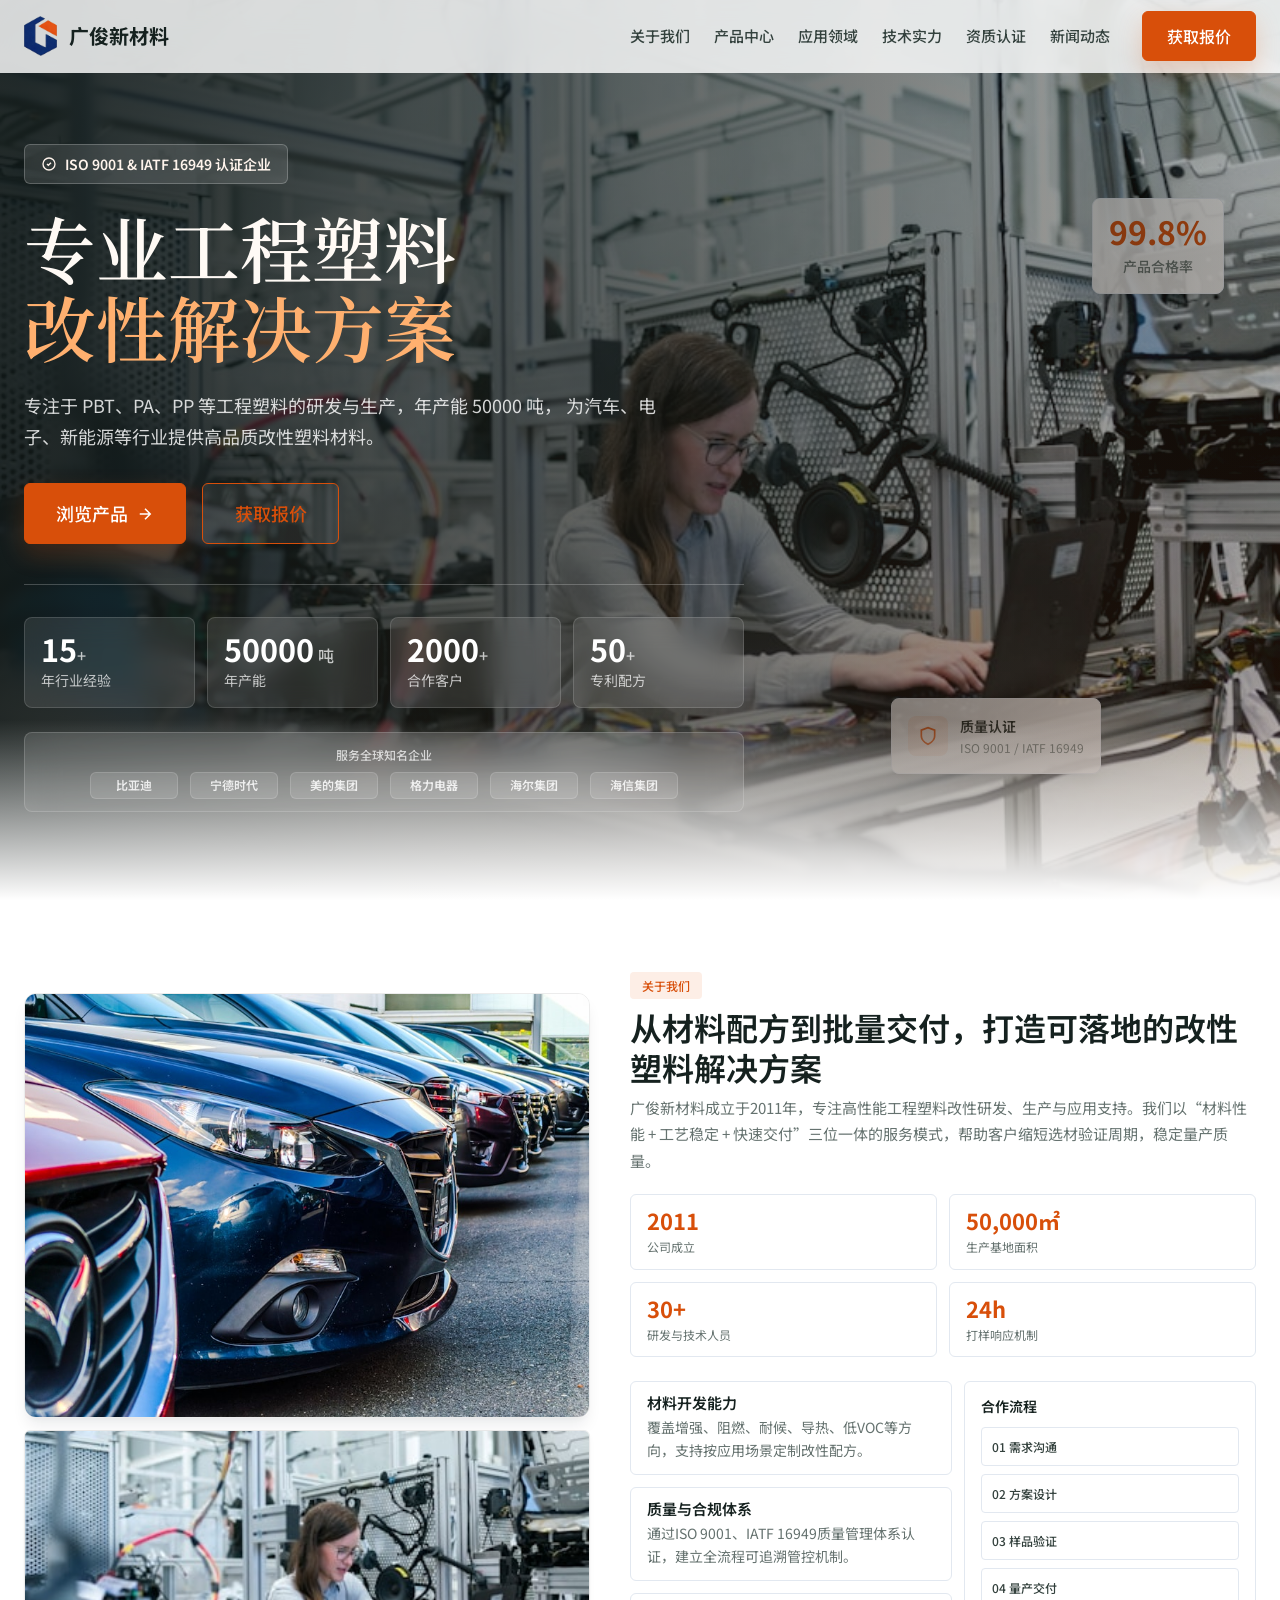
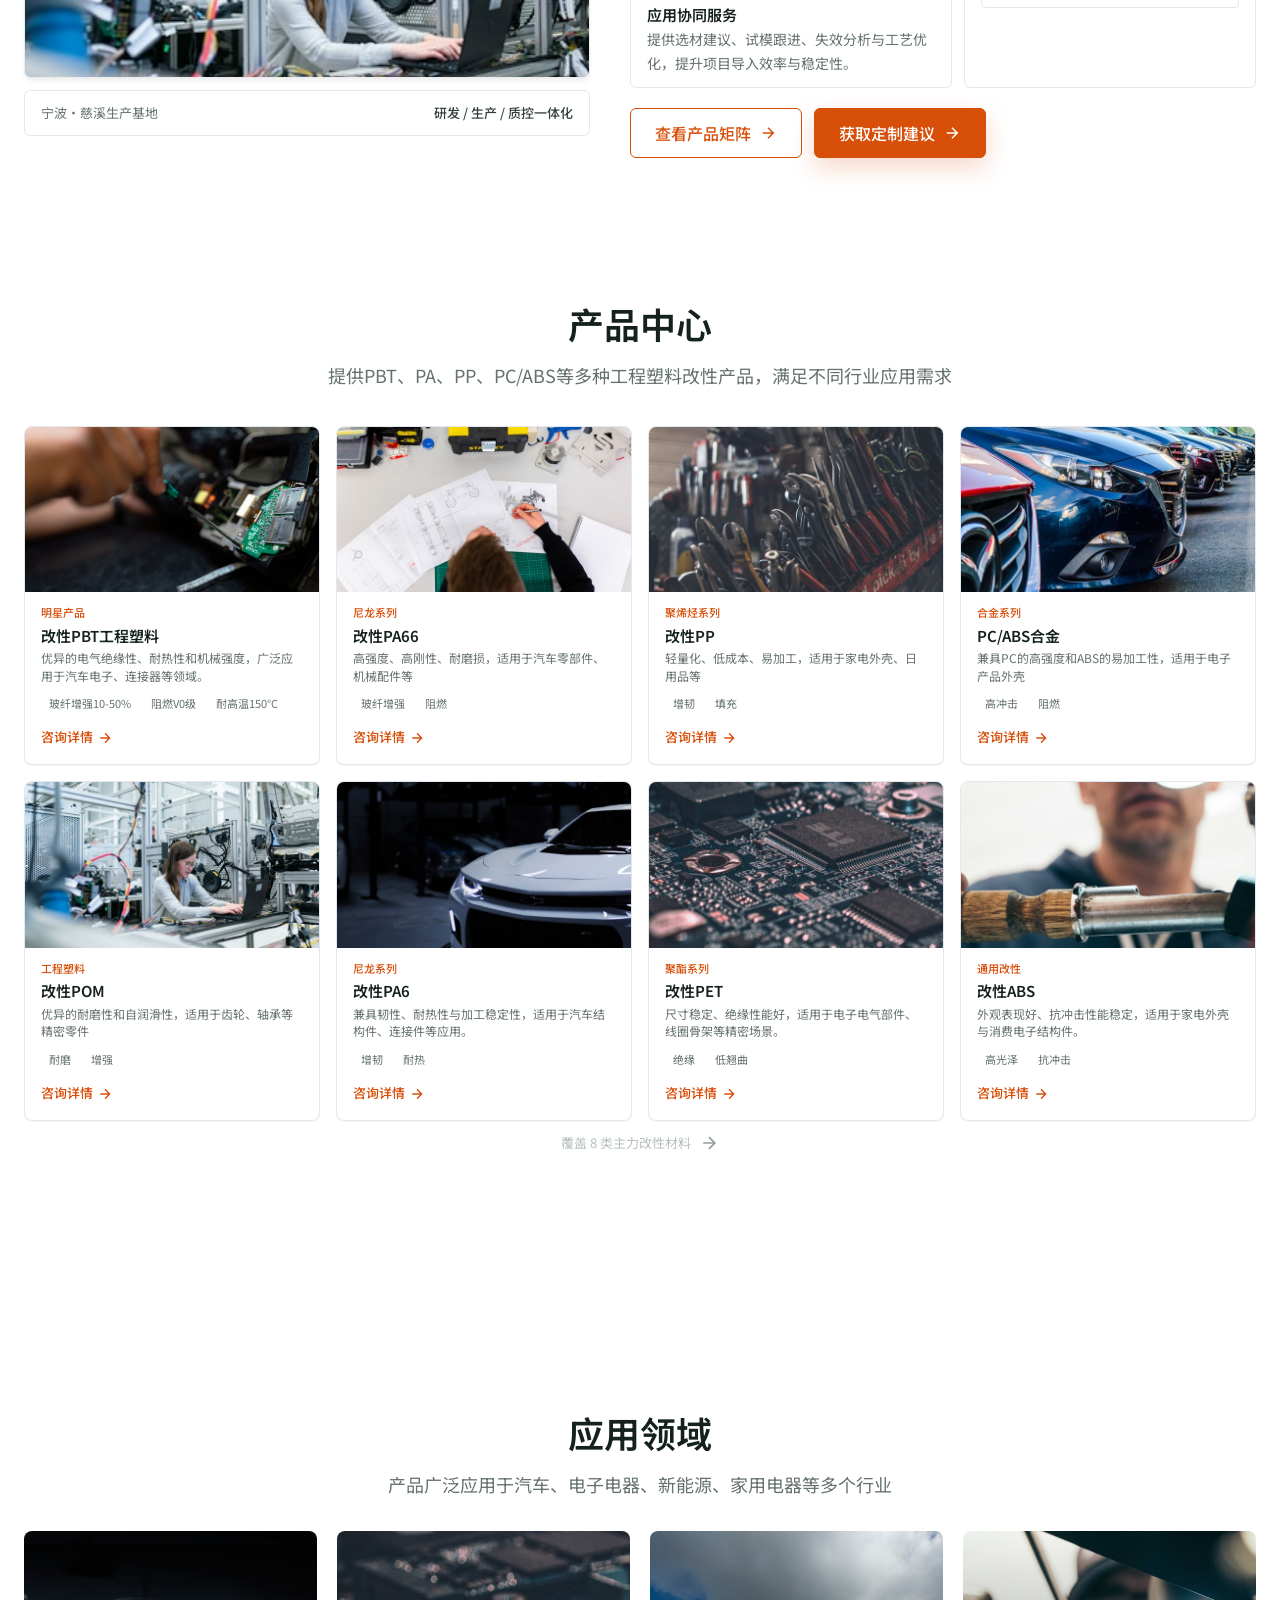
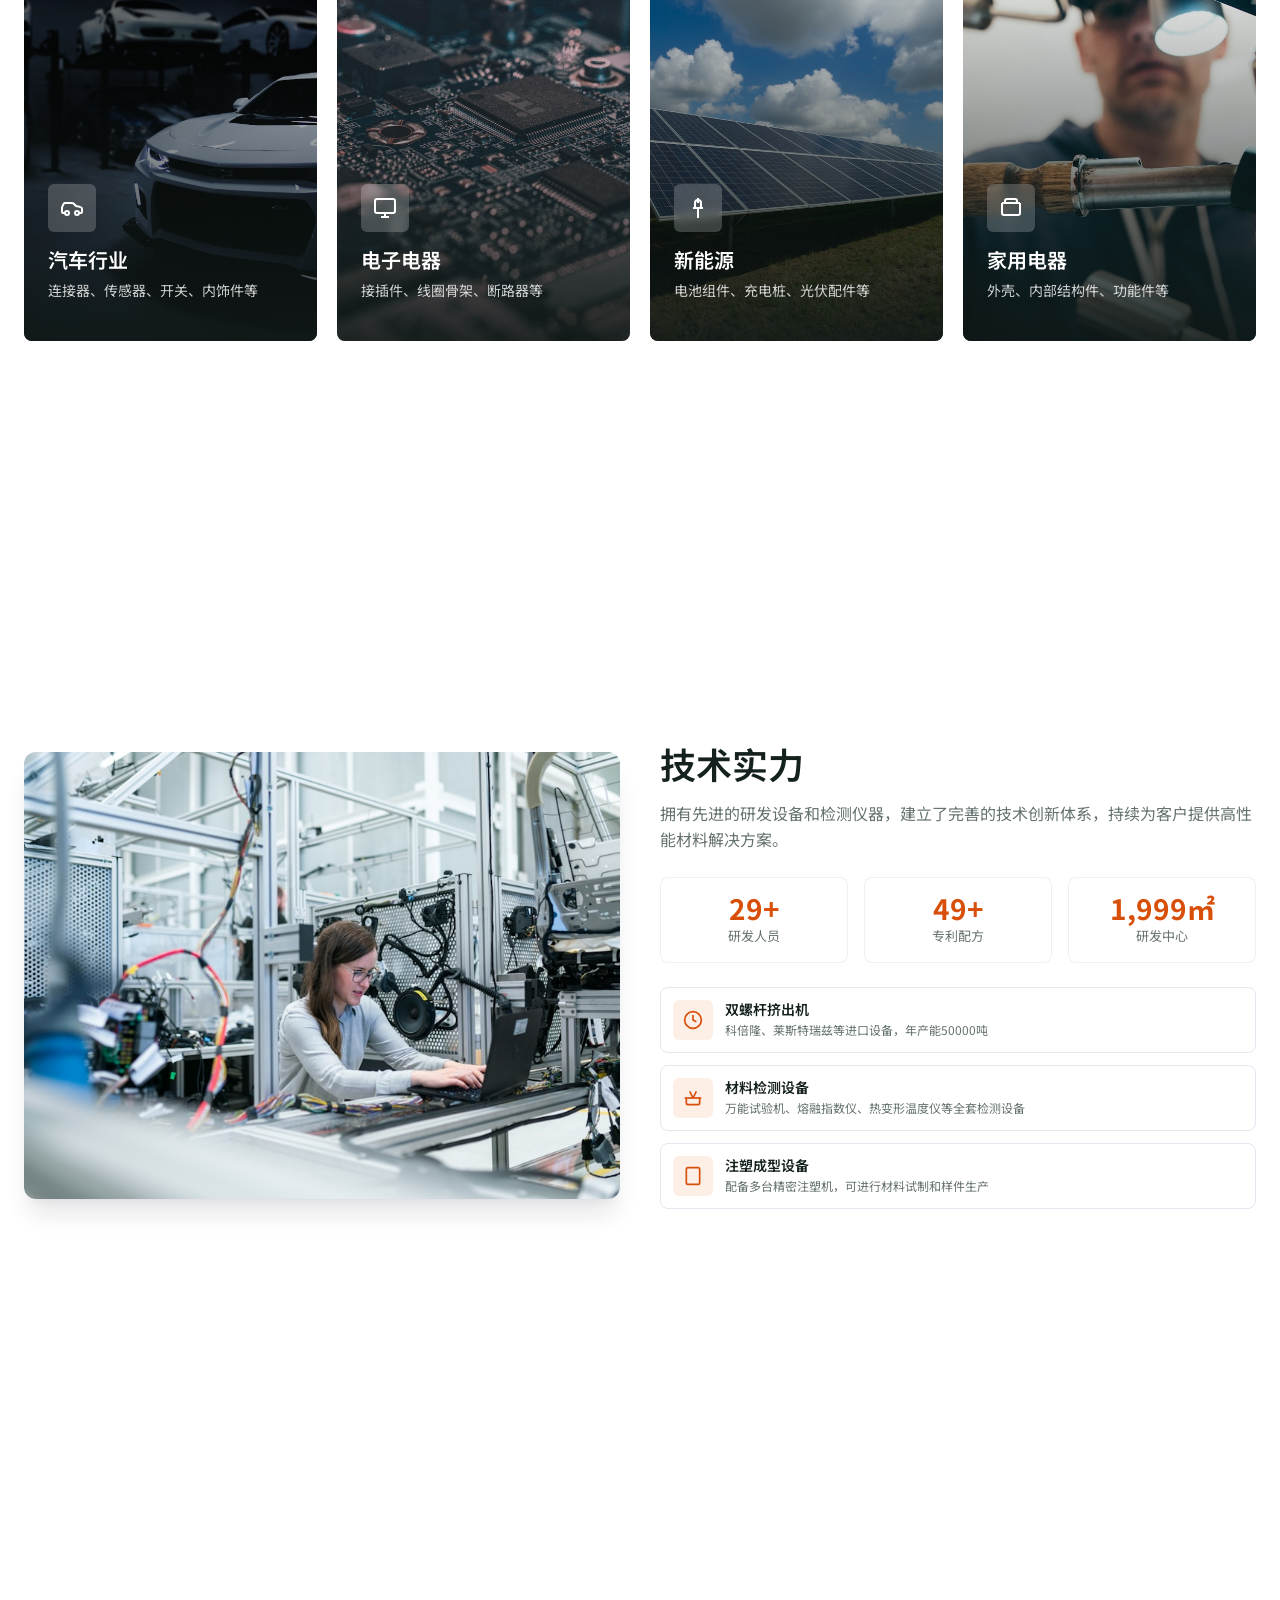
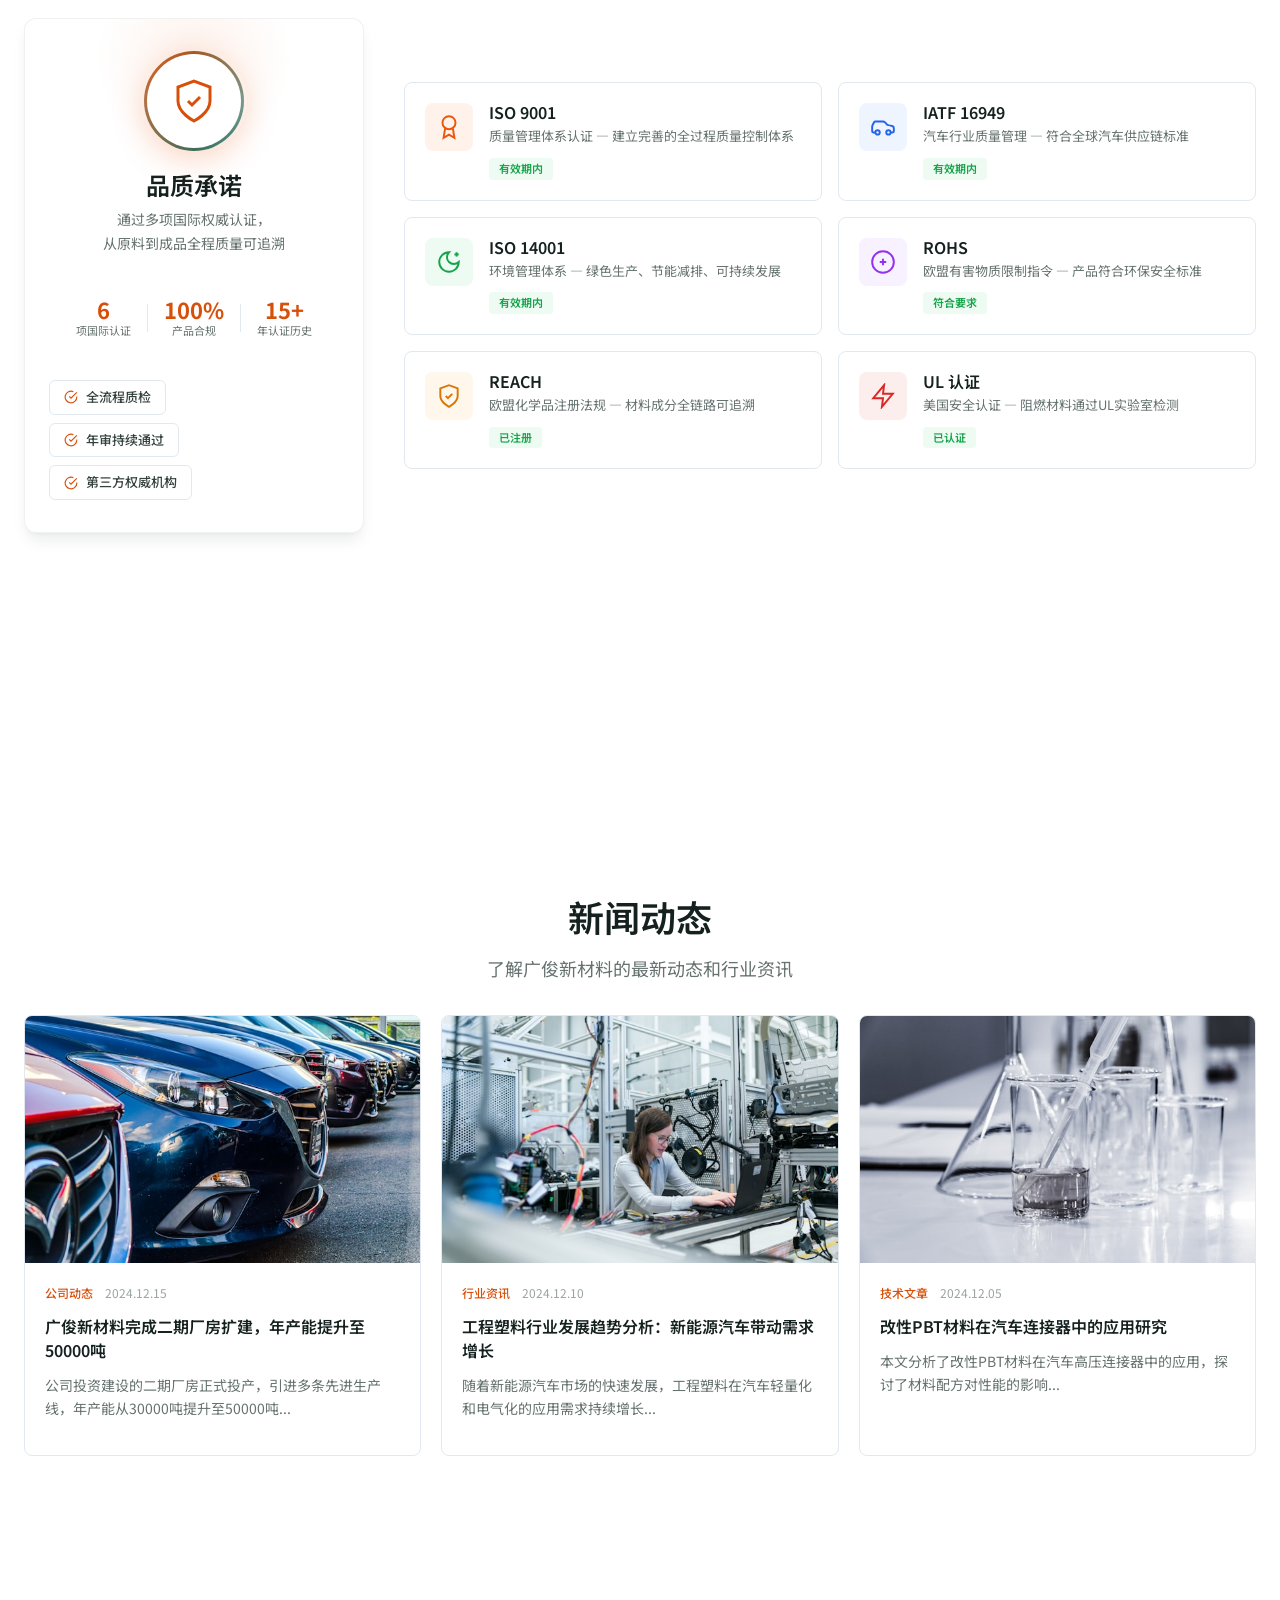
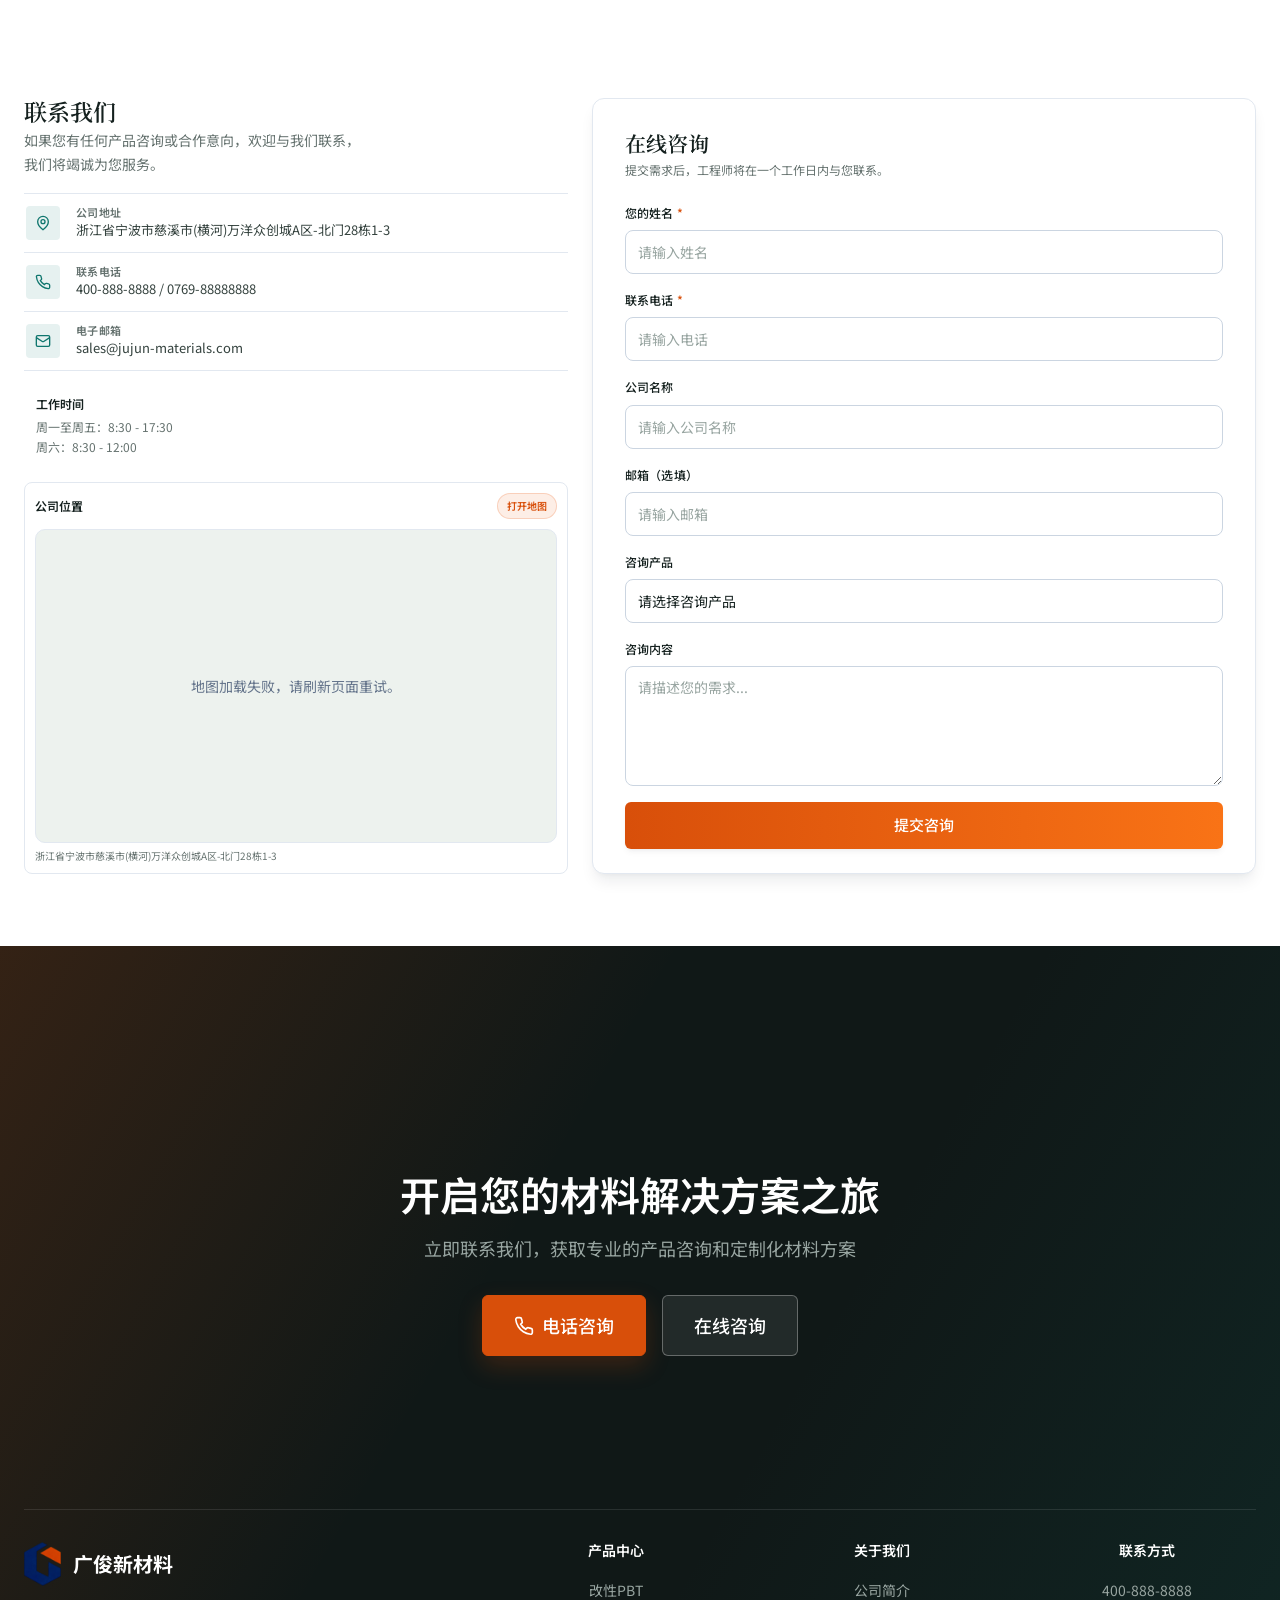
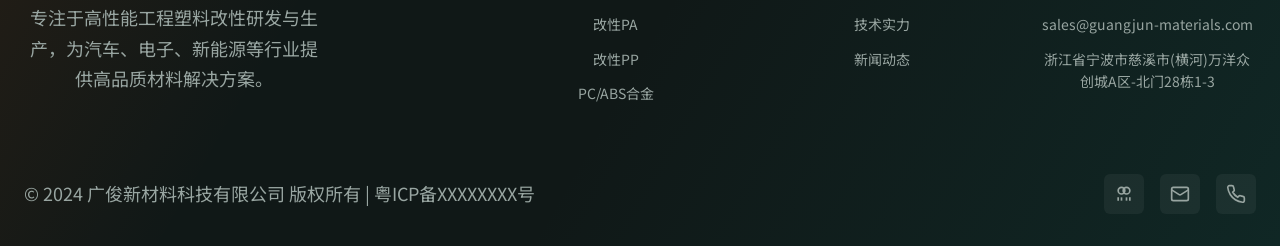
==== commit 1617a0fc: "Merge footer into CTA and refine contact layout and nav theme" ====
--- a/index.html
+++ b/index.html
@@ -907,87 +907,87 @@
   <!-- CTA Section -->
   <section class="cta-section" id="cta">
     <div class="container">
-      <h2>开启您的材料解决方案之旅</h2>
-      <p>立即联系我们，获取专业的产品咨询和定制化材料方案</p>
-      <div class="cta-buttons">
-        <a href="tel:400-888-8888" class="btn btn-primary btn-lg">
-          <svg viewBox="0 0 24 24" fill="none" stroke="currentColor" stroke-width="2" style="width: 20px; height: 20px;">
-            <path d="M22 16.92v3a2 2 0 0 1-2.18 2 19.79 19.79 0 0 1-8.63-3.07 19.5 19.5 0 0 1-6-6 19.79 19.79 0 0 1-3.07-8.67A2 2 0 0 1 4.11 2h3a2 2 0 0 1 2 1.72 12.84 12.84 0 0 0 .7 2.81 2 2 0 0 1-.45 2.11L8.09 9.91a16 16 0 0 0 6 6l1.27-1.27a2 2 0 0 1 2.11-.45 12.84 12.84 0 0 0 2.81.7A2 2 0 0 1 22 16.92z"/>
-          </svg>
-          电话咨询
-        </a>
-        <a href="#contact" class="btn btn-secondary btn-lg" style="border-color: rgba(255,255,255,0.3); color: #fff;">
-          在线咨询
-        </a>
+      <div class="cta-merge">
+        <div class="cta-main">
+          <h2>开启您的材料解决方案之旅</h2>
+          <p>立即联系我们，获取专业的产品咨询和定制化材料方案</p>
+          <div class="cta-buttons">
+            <a href="tel:400-888-8888" class="btn btn-primary btn-lg">
+              <svg viewBox="0 0 24 24" fill="none" stroke="currentColor" stroke-width="2" style="width: 20px; height: 20px;">
+                <path d="M22 16.92v3a2 2 0 0 1-2.18 2 19.79 19.79 0 0 1-8.63-3.07 19.5 19.5 0 0 1-6-6 19.79 19.79 0 0 1-3.07-8.67A2 2 0 0 1 4.11 2h3a2 2 0 0 1 2 1.72 12.84 12.84 0 0 0 .7 2.81 2 2 0 0 1-.45 2.11L8.09 9.91a16 16 0 0 0 6 6l1.27-1.27a2 2 0 0 1 2.11-.45 12.84 12.84 0 0 0 2.81.7A2 2 0 0 1 22 16.92z"/>
+              </svg>
+              电话咨询
+            </a>
+            <a href="#contact" class="btn btn-secondary btn-lg" style="border-color: rgba(255,255,255,0.3); color: #fff;">
+              在线咨询
+            </a>
+          </div>
+        </div>
+        <div class="cta-footer-inline">
+          <div class="footer-grid">
+            <div class="footer-brand">
+              <a href="#hero" class="footer-brand-logo">
+                <img src="assets/images/logo.png" alt="广俊新材料" class="nav-logo-img">
+                <span>广俊新材料</span>
+              </a>
+              <p>专注于高性能工程塑料改性研发与生产，为汽车、电子、新能源等行业提供高品质材料解决方案。</p>
+            </div>
+            <div class="footer-column">
+              <h4>产品中心</h4>
+              <div class="footer-links">
+                <a href="#products">改性PBT</a>
+                <a href="#products">改性PA</a>
+                <a href="#products">改性PP</a>
+                <a href="#products">PC/ABS合金</a>
+              </div>
+            </div>
+            <div class="footer-column">
+              <h4>关于我们</h4>
+              <div class="footer-links">
+                <a href="#about">公司简介</a>
+                <a href="#tech">技术实力</a>
+                <a href="#news">新闻动态</a>
+              </div>
+            </div>
+            <div class="footer-column">
+              <h4>联系方式</h4>
+              <div class="footer-links">
+                <a href="tel:400-888-8888">400-888-8888</a>
+                <a href="mailto:sales@guangjun-materials.com">sales@guangjun-materials.com</a>
+                <span style="color: var(--text-subtle); font-size: 14px;">浙江省宁波市慈溪市(横河)万洋众创城A区-北门28栋1-3</span>
+              </div>
+            </div>
+          </div>
+          <div class="footer-bottom">
+            <p class="footer-copyright">&copy; 2024 广俊新材料科技有限公司 版权所有 | 粤ICP备XXXXXXXX号</p>
+            <div class="footer-social">
+              <a href="#" aria-label="微信">
+                <svg viewBox="0 0 24 24" fill="none" stroke="currentColor" stroke-width="2">
+                  <path d="M9 12a4 4 0 1 0 0-8 4 4 0 0 0 0 8Z"/>
+                  <path d="M15 12a4 4 0 1 0 0-8 4 4 0 0 0 0 8Z"/>
+                  <path d="M5 16v4"/>
+                  <path d="M9 16v4"/>
+                  <path d="M15 16v4"/>
+                  <path d="M19 16v4"/>
+                </svg>
+              </a>
+              <a href="#" aria-label="邮箱">
+                <svg viewBox="0 0 24 24" fill="none" stroke="currentColor" stroke-width="2">
+                  <rect width="20" height="16" x="2" y="4" rx="2"/>
+                  <path d="m22 7-8.97 5.7a1.94 1.94 0 0 1-2.06 0L2 7"/>
+                </svg>
+              </a>
+              <a href="#" aria-label="电话">
+                <svg viewBox="0 0 24 24" fill="none" stroke="currentColor" stroke-width="2">
+                  <path d="M22 16.92v3a2 2 0 0 1-2.18 2 19.79 19.79 0 0 1-8.63-3.07 19.5 19.5 0 0 1-6-6 19.79 19.79 0 0 1-3.07-8.67A2 2 0 0 1 4.11 2h3a2 2 0 0 1 2 1.72 12.84 12.84 0 0 0 .7 2.81 2 2 0 0 1-.45 2.11L8.09 9.91a16 16 0 0 0 6 6l1.27-1.27a2 2 0 0 1 2.11-.45 12.84 12.84 0 0 0 2.81.7A2 2 0 0 1 22 16.92z"/>
+                </svg>
+              </a>
+            </div>
+          </div>
+        </div>
       </div>
     </div>
   </section>
-
-  <!-- Footer -->
-  <footer class="footer">
-    <div class="container">
-      <div class="footer-grid">
-        <div class="footer-brand">
-          <a href="#hero" class="footer-brand-logo">
-            <img src="assets/images/logo.png" alt="广俊新材料" class="nav-logo-img">
-            <span>广俊新材料</span>
-          </a>
-          <p>专注于高性能工程塑料改性研发与生产，为汽车、电子、新能源等行业提供高品质材料解决方案。</p>
-        </div>
-        <div class="footer-column">
-          <h4>产品中心</h4>
-          <div class="footer-links">
-            <a href="#products">改性PBT</a>
-            <a href="#products">改性PA</a>
-            <a href="#products">改性PP</a>
-            <a href="#products">PC/ABS合金</a>
-          </div>
-        </div>
-        <div class="footer-column">
-          <h4>关于我们</h4>
-          <div class="footer-links">
-            <a href="#about">公司简介</a>
-            <a href="#tech">技术实力</a>
-            <a href="#news">新闻动态</a>
-          </div>
-        </div>
-        <div class="footer-column">
-          <h4>联系方式</h4>
-          <div class="footer-links">
-            <a href="tel:400-888-8888">400-888-8888</a>
-            <a href="mailto:sales@guangjun-materials.com">sales@guangjun-materials.com</a>
-            <span style="color: var(--text-subtle); font-size: 14px;">浙江省宁波市慈溪市(横河)万洋众创城A区-北门28栋1-3</span>
-          </div>
-        </div>
-      </div>
-      <div class="footer-bottom">
-        <p class="footer-copyright">&copy; 2024 广俊新材料科技有限公司 版权所有 | 粤ICP备XXXXXXXX号</p>
-        <div class="footer-social">
-          <a href="#" aria-label="微信">
-            <svg viewBox="0 0 24 24" fill="none" stroke="currentColor" stroke-width="2">
-              <path d="M9 12a4 4 0 1 0 0-8 4 4 0 0 0 0 8Z"/>
-              <path d="M15 12a4 4 0 1 0 0-8 4 4 0 0 0 0 8Z"/>
-              <path d="M5 16v4"/>
-              <path d="M9 16v4"/>
-              <path d="M15 16v4"/>
-              <path d="M19 16v4"/>
-            </svg>
-          </a>
-          <a href="#" aria-label="邮箱">
-            <svg viewBox="0 0 24 24" fill="none" stroke="currentColor" stroke-width="2">
-              <rect width="20" height="16" x="2" y="4" rx="2"/>
-              <path d="m22 7-8.97 5.7a1.94 1.94 0 0 1-2.06 0L2 7"/>
-            </svg>
-          </a>
-          <a href="#" aria-label="电话">
-            <svg viewBox="0 0 24 24" fill="none" stroke="currentColor" stroke-width="2">
-              <path d="M22 16.92v3a2 2 0 0 1-2.18 2 19.79 19.79 0 0 1-8.63-3.07 19.5 19.5 0 0 1-6-6 19.79 19.79 0 0 1-3.07-8.67A2 2 0 0 1 4.11 2h3a2 2 0 0 1 2 1.72 12.84 12.84 0 0 0 .7 2.81 2 2 0 0 1-.45 2.11L8.09 9.91a16 16 0 0 0 6 6l1.27-1.27a2 2 0 0 1 2.11-.45 12.84 12.84 0 0 0 2.81.7A2 2 0 0 1 22 16.92z"/>
-            </svg>
-          </a>
-        </div>
-      </div>
-    </div>
-  </footer>
 
   <!-- Scripts -->
   <script src="assets/js/app.js"></script>
--- a/assets/css/layout.css
+++ b/assets/css/layout.css
@@ -24,6 +24,17 @@
   box-shadow: none;
 }
 
+.nav.nav-on-cta {
+  background-color: transparent;
+  border-bottom-color: transparent;
+  backdrop-filter: none;
+  -webkit-backdrop-filter: none;
+}
+
+.nav.nav-on-cta.scrolled {
+  border-bottom-color: transparent;
+}
+
 .nav-container {
   display: flex;
   align-items: center;
@@ -42,6 +53,11 @@
 
 .nav-brand:hover {
   color: var(--text-heading);
+}
+
+.nav.nav-on-cta .nav-brand,
+.nav.nav-on-cta .nav-brand:hover {
+  color: #ffffff;
 }
 
 .nav-logo {
@@ -99,6 +115,15 @@
   color: var(--text-heading);
 }
 
+.nav.nav-on-cta .nav-links a {
+  color: rgba(255, 255, 255, 0.82);
+}
+
+.nav.nav-on-cta .nav-links a:hover,
+.nav.nav-on-cta .nav-links a.active {
+  color: #ffffff;
+}
+
 .nav-links a:hover::after,
 .nav-links a.active::after {
   width: 100%;
@@ -129,6 +154,10 @@
 
 .nav-toggle:hover {
   background-color: var(--bg-slate-100);
+}
+
+.nav.nav-on-cta .nav-toggle:hover {
+  background-color: rgba(255, 255, 255, 0.1);
 }
 
 .nav-toggle span {
@@ -138,6 +167,10 @@
   background-color: var(--text-heading);
   border-radius: 1px;
   transition: all var(--transition-base);
+}
+
+.nav.nav-on-cta .nav-toggle span {
+  background-color: #ffffff;
 }
 
 .nav-toggle.active span:first-child {
@@ -660,11 +693,14 @@
 .footer-copyright {
   font-size: 14px;
   color: var(--text-subtle);
+  margin: 0;
+  line-height: 1.4;
 }
 
 .footer-social {
   display: flex;
   gap: var(--space-4);
+  align-items: center;
 }
 
 .footer-social a {
--- a/assets/css/sections.css
+++ b/assets/css/sections.css
@@ -1145,6 +1145,7 @@
   padding: 0;
   display: flex;
   flex-direction: column;
+  min-height: 100%;
 }
 
 .contact-kicker {
@@ -1248,6 +1249,10 @@
   border-radius: var(--radius-lg);
   border: 1px solid var(--border-light);
   background-color: var(--bg-white);
+  display: flex;
+  flex-direction: column;
+  flex: 1;
+  min-height: 0;
 }
 
 .contact-map-header {
@@ -1287,7 +1292,9 @@
   overflow: hidden;
   border: 1px solid var(--border-light);
   background-color: var(--bg-slate-100);
-  aspect-ratio: 16 / 7;
+  aspect-ratio: auto;
+  flex: 1;
+  min-height: 280px;
 }
 
 .contact-map iframe {
@@ -1313,7 +1320,7 @@
   background-color: var(--bg-white);
   border: 1px solid var(--border-light);
   border-radius: var(--radius-xl);
-  padding: var(--space-5) var(--space-5) var(--space-4);
+  padding: var(--space-8) var(--space-8) var(--space-6);
   box-shadow: var(--shadow-lg);
   position: relative;
   overflow: hidden;
@@ -1335,7 +1342,7 @@
 }
 
 .contact-form-intro {
-  margin: 0 0 var(--space-4);
+  margin: 0 0 var(--space-6);
   font-size: 12px;
   color: var(--text-muted);
   line-height: 1.6;
@@ -1343,11 +1350,13 @@
 }
 
 .contact-form-grid {
-  gap: 12px !important;
+  grid-template-columns: 1fr !important;
+  gap: var(--space-4) !important;
+  margin: 0;
 }
 
 .contact-form-wrapper .form-group {
-  margin-bottom: 10px;
+  margin-bottom: 0;
 }
 
 .contact-form-wrapper .form-label {
@@ -1362,9 +1371,9 @@
   border: 1px solid var(--border-medium);
   border-radius: 8px;
   background: var(--bg-white);
-  min-height: 38px;
+  min-height: 44px;
   font-size: 14px;
-  padding: 8px 10px;
+  padding: 10px 12px;
 }
 
 .contact-form-wrapper .form-textarea {
@@ -1393,13 +1402,14 @@
   flex-direction: column;
   flex: 1;
   min-height: 0;
+  gap: var(--space-4);
 }
 
 .contact-form-wrapper .form-group-message {
   display: flex;
   flex-direction: column;
-  flex: 1;
-  min-height: 0;
+  flex: none;
+  min-height: auto;
 }
 
 .contact-form-wrapper .form-group-message .form-textarea {
@@ -1413,7 +1423,7 @@
 }
 
 .contact-form-wrapper .btn.btn-primary {
-  margin-top: auto;
+  margin-top: 0;
 }
 
 @media (max-width: 1024px) {
@@ -1428,6 +1438,8 @@
 
   .contact-map {
     aspect-ratio: 21 / 10;
+    flex: none;
+    min-height: 0;
   }
 
   .contact-form-wrapper .form-group-message {
@@ -1447,13 +1459,31 @@
   background-color: var(--bg-dark);
   color: #ffffff;
   min-height: 100vh;
-  display: flex;
-  align-items: center;
+  padding: 72px 0 0;
+  text-align: center;
+  overflow: hidden;
+  position: relative;
+}
+
+.cta-section .container {
+  width: 100%;
+  position: relative;
+  z-index: 1;
+}
+
+.cta-merge {
+  min-height: calc(100vh - 72px);
+  display: grid;
+  grid-template-rows: 1fr auto;
+}
+
+.cta-main {
+  text-align: center;
+  display: flex;
+  flex-direction: column;
   justify-content: center;
-  padding: var(--space-8);
-  text-align: center;
-  overflow: hidden;
-  position: relative;
+  align-items: center;
+  padding: var(--space-8) 0;
 }
 
 .cta-section::before {
@@ -1486,10 +1516,37 @@
   gap: var(--space-4);
 }
 
+.cta-footer-inline {
+  padding-top: var(--space-8);
+  padding-bottom: var(--space-8);
+  border-top: 1px solid var(--border-dark);
+}
+
+.cta-footer-inline .footer-bottom {
+  padding-top: 0;
+  border-top: none;
+  align-items: center;
+}
+
+.cta-footer-inline .footer-copyright {
+  margin: 0;
+}
+
 @media (max-width: 640px) {
   .cta-section {
     min-height: auto;
-    padding: var(--space-16) 0;
+    padding: calc(72px + var(--space-8)) 0 var(--space-12);
+  }
+
+  .cta-merge {
+    min-height: auto;
+    display: flex;
+    flex-direction: column;
+    gap: var(--space-10);
+  }
+
+  .cta-main {
+    padding: 0;
   }
 
   .cta-section h2 {
--- a/assets/css/responsive.css
+++ b/assets/css/responsive.css
@@ -138,7 +138,7 @@
   .grid-2 { grid-template-columns: 1fr; }
 
   /* CTA mobile */
-  .cta-section { min-height: auto; padding: var(--space-16) 0; }
+  .cta-section { min-height: auto; padding: calc(72px + var(--space-8)) 0 var(--space-12); }
   .cta-section h2 { font-size: clamp(24px, 5vw, 28px); }
   .cta-buttons .btn { width: 100%; max-width: 280px; }
 
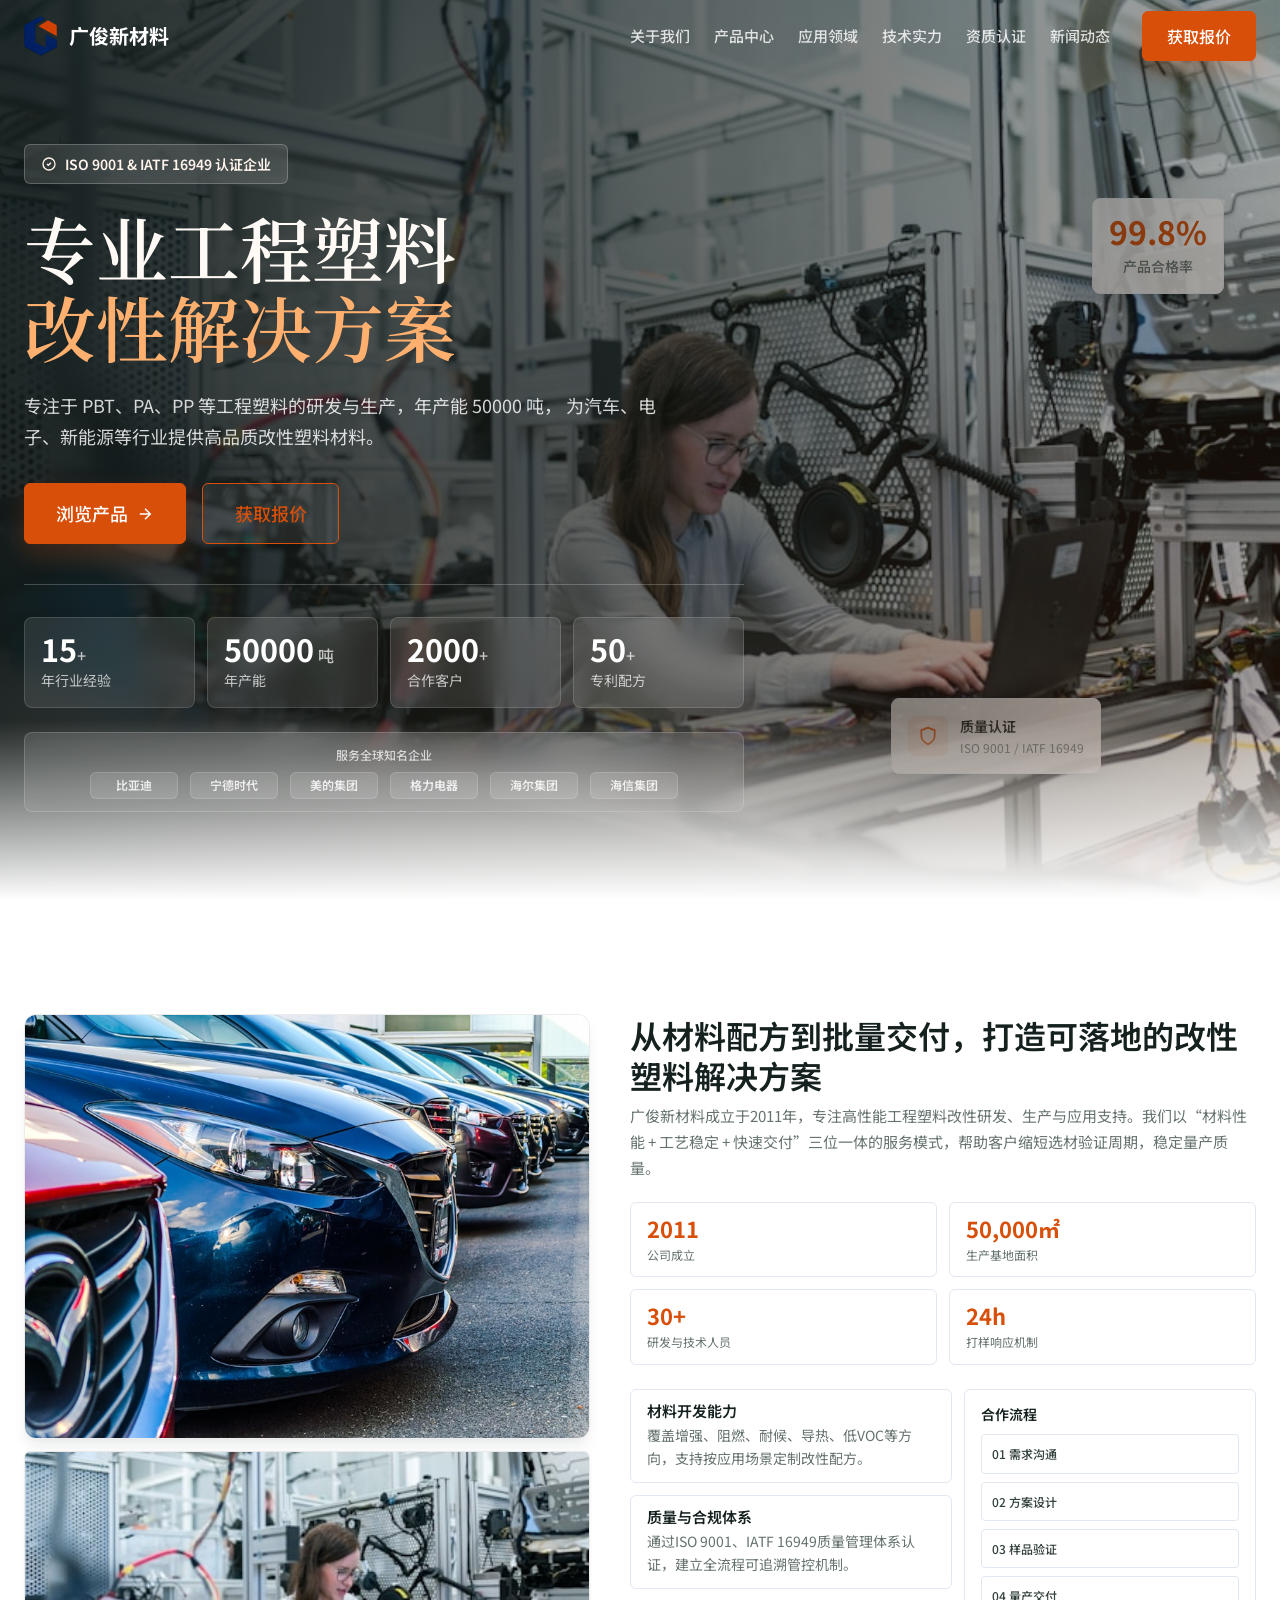
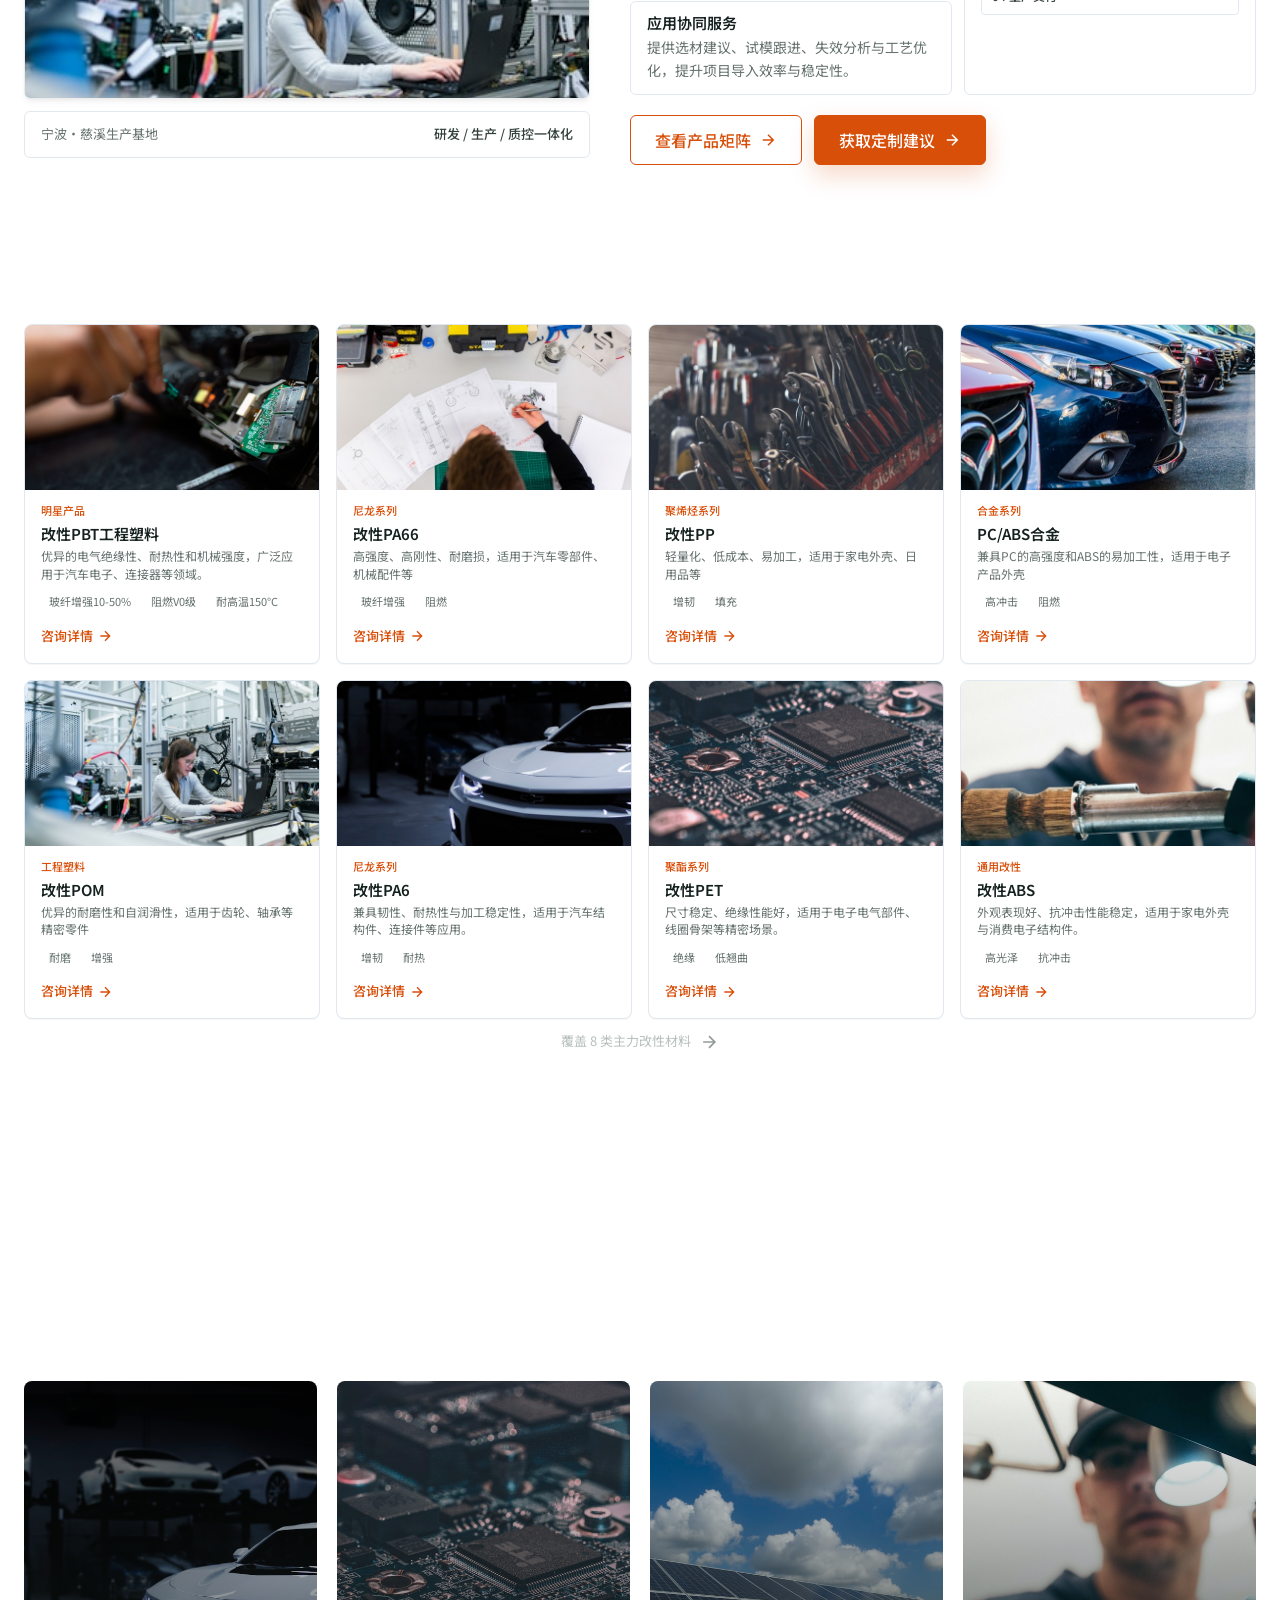
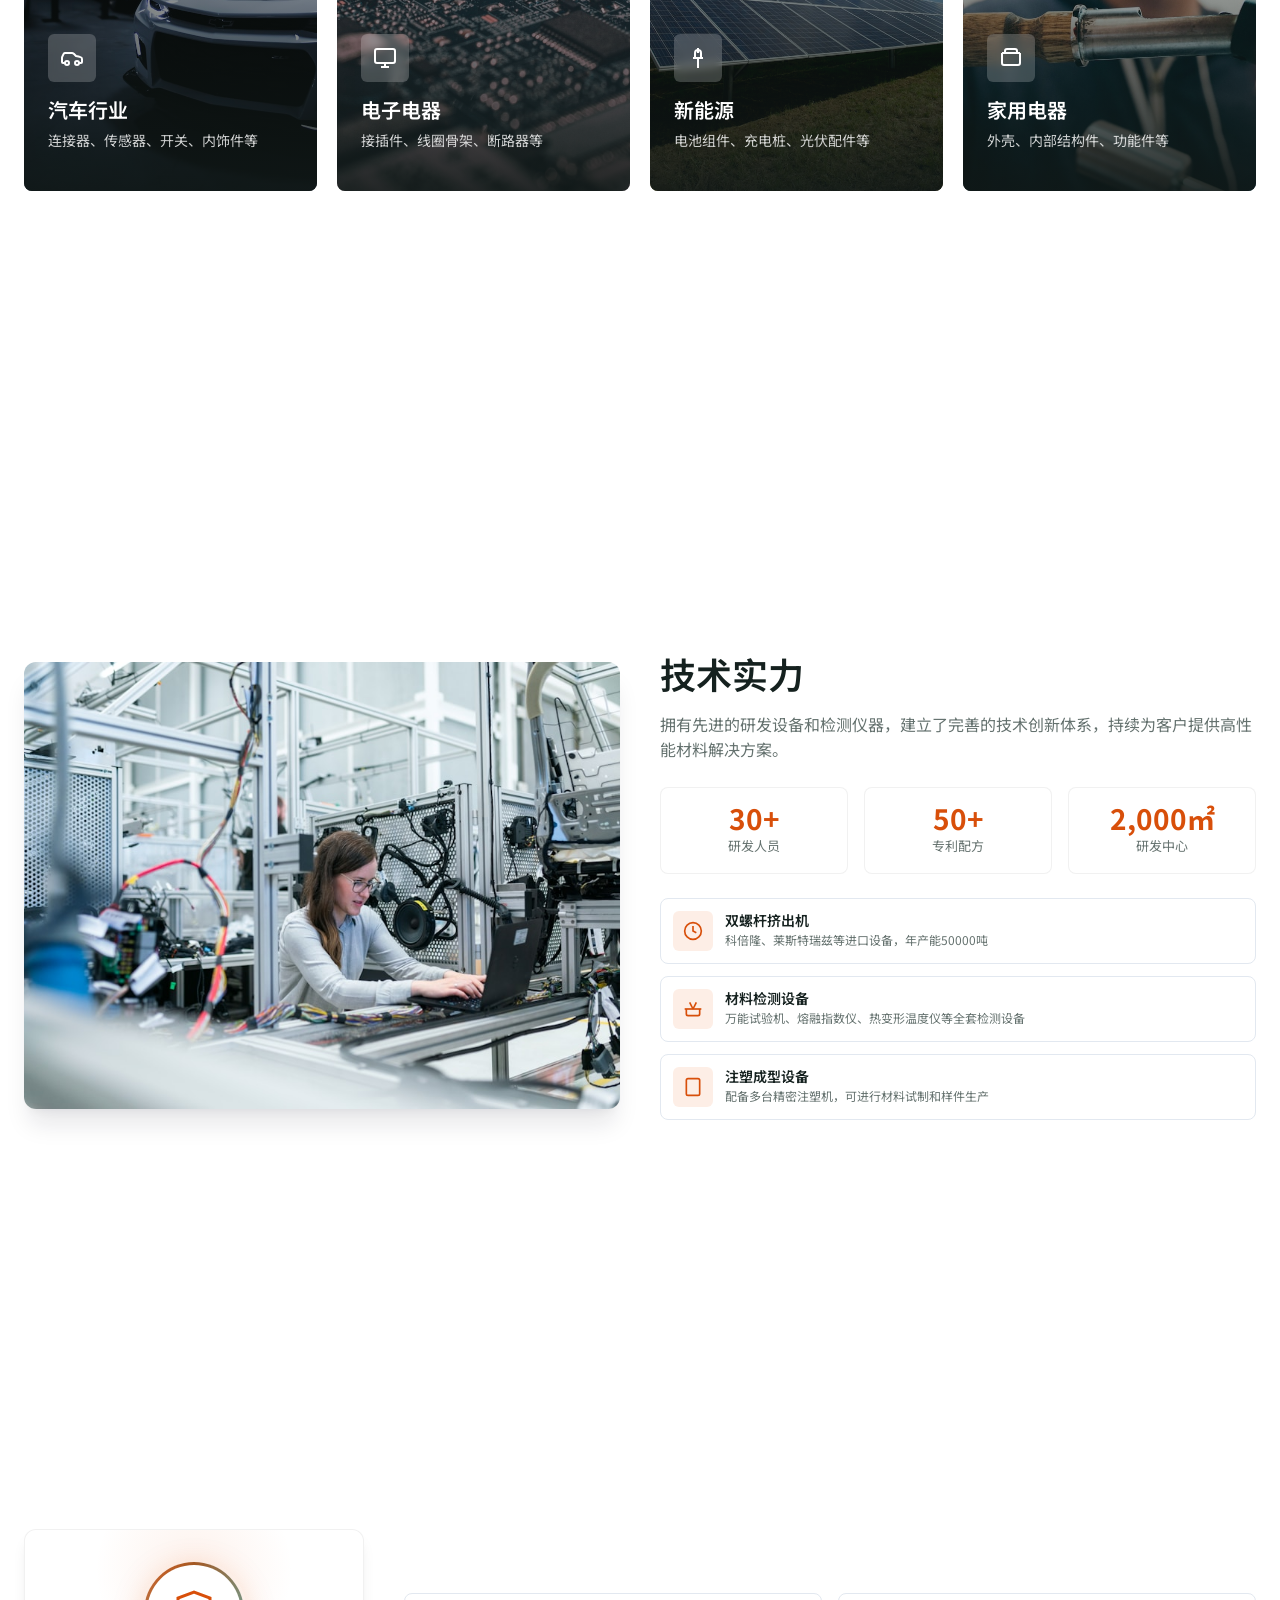
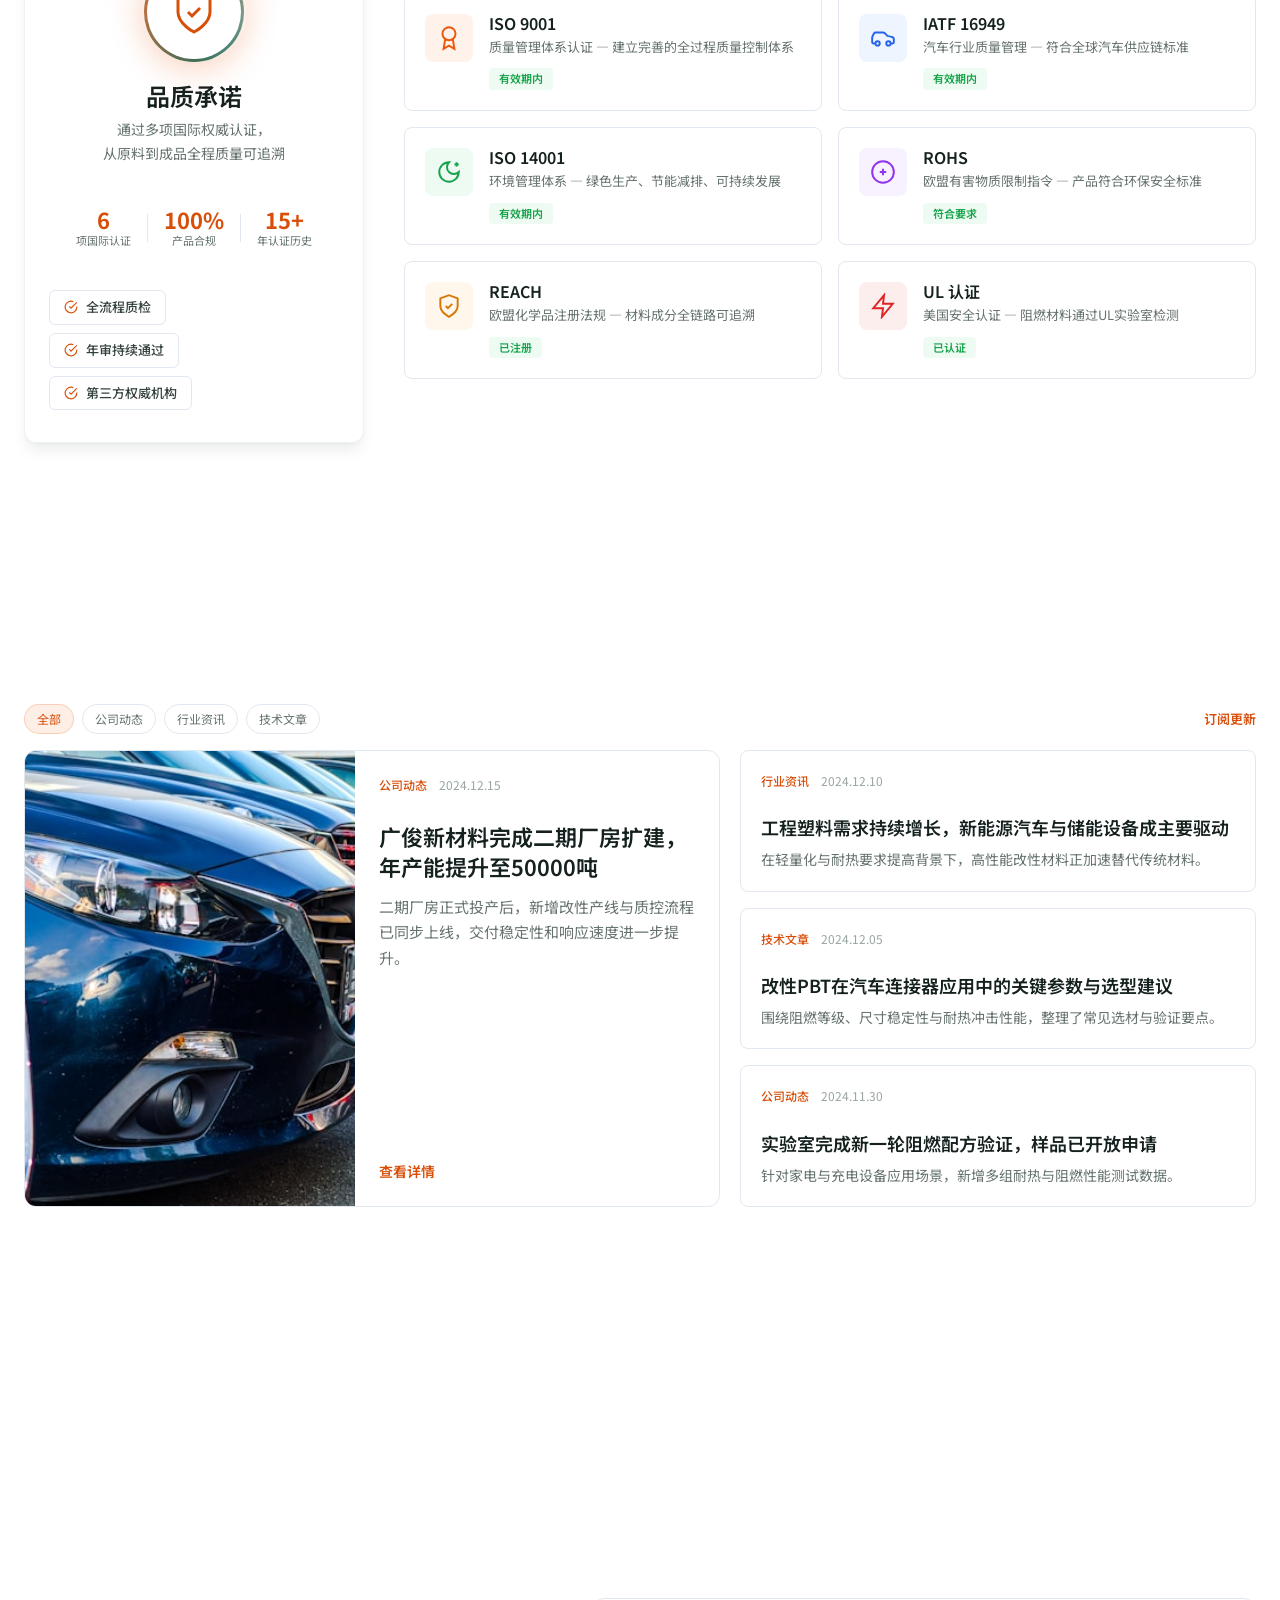
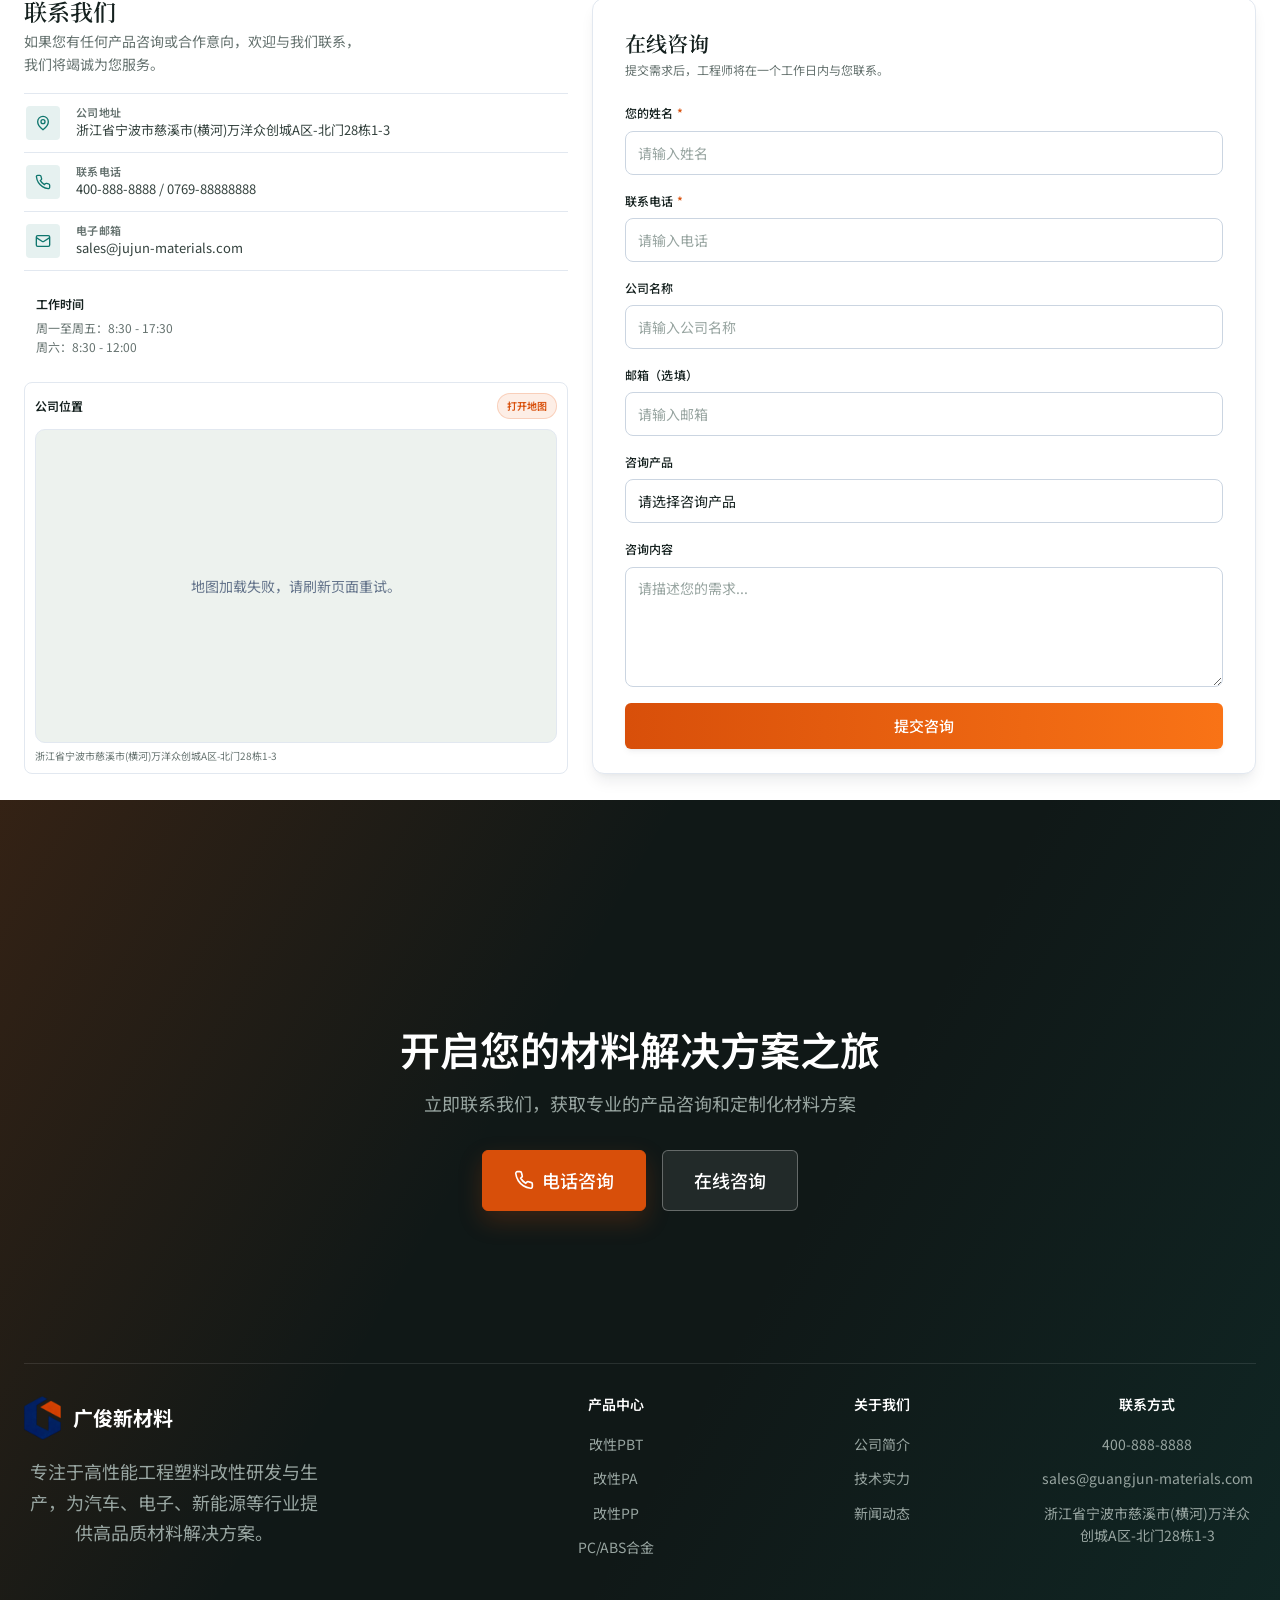
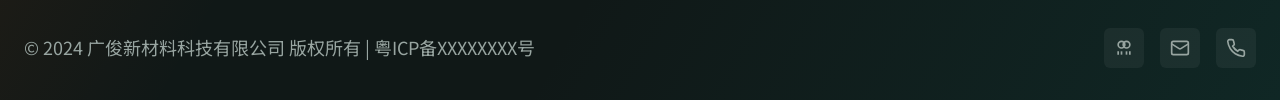
==== commit 84a77c02: "Refine section layout and news design with transparent nav behavior" ====
--- a/index.html
+++ b/index.html
@@ -181,7 +181,6 @@
         </div>
 
         <div class="about-content">
-          <span class="badge badge-primary about-badge">关于我们</span>
           <h2>从材料配方到批量交付，打造可落地的改性塑料解决方案</h2>
           <p class="about-lead">广俊新材料成立于2011年，专注高性能工程塑料改性研发、生产与应用支持。我们以“材料性能 + 工艺稳定 + 快速交付”三位一体的服务模式，帮助客户缩短选材验证周期，稳定量产质量。</p>
 
@@ -253,11 +252,6 @@
   <!-- Products Section -->
   <section class="section bg-slate-50" id="products">
     <div class="container">
-      <div class="section-header">
-        <h2>产品中心</h2>
-        <p>提供PBT、PA、PP、PC/ABS等多种工程塑料改性产品，满足不同行业应用需求</p>
-      </div>
-
       <div class="products-scroll-wrapper">
         <div class="products-scroll">
           <!-- Product 1 - PBT -->
@@ -452,11 +446,6 @@
   <!-- Applications Section -->
   <section class="section" id="applications">
     <div class="container">
-      <div class="section-header">
-        <h2>应用领域</h2>
-        <p>产品广泛应用于汽车、电子电器、新能源、家用电器等多个行业</p>
-      </div>
-      
       <div class="applications-grid">
         <div class="application-card">
           <img src="assets/images/app-auto.jpg" alt="汽车行业">
@@ -742,53 +731,60 @@
   <!-- News Section -->
   <section class="section" id="news">
     <div class="container">
-      <div class="section-header">
-        <h2>新闻动态</h2>
-        <p>了解广俊新材料的最新动态和行业资讯</p>
-      </div>
-      
-      <div class="news-grid">
-        <article class="news-card">
-          <div class="news-image">
-            <img src="assets/images/news-company.jpg" alt="公司新闻">
-          </div>
-          <div class="news-content">
+      <div class="news-toolbar">
+        <div class="news-tags">
+          <span class="news-tag active">全部</span>
+          <span class="news-tag">公司动态</span>
+          <span class="news-tag">行业资讯</span>
+          <span class="news-tag">技术文章</span>
+        </div>
+        <a class="news-toolbar-link" href="#contact">订阅更新</a>
+      </div>
+
+      <div class="news-layout">
+        <article class="news-featured-card">
+          <div class="news-featured-image">
+            <img src="assets/images/news-company.jpg" alt="公司动态">
+          </div>
+          <div class="news-featured-content">
             <div class="news-meta">
               <span class="news-category">公司动态</span>
               <span class="news-date">2024.12.15</span>
             </div>
-            <h3 class="news-title">广俊新材料完成二期厂房扩建，年产能提升至50000吨</h3>
-            <p class="news-excerpt">公司投资建设的二期厂房正式投产，引进多条先进生产线，年产能从30000吨提升至50000吨...</p>
+            <h3 class="news-featured-title">广俊新材料完成二期厂房扩建，年产能提升至50000吨</h3>
+            <p class="news-featured-excerpt">二期厂房正式投产后，新增改性产线与质控流程已同步上线，交付稳定性和响应速度进一步提升。</p>
+            <a class="news-link" href="#contact">查看详情</a>
           </div>
         </article>
-        
-        <article class="news-card">
-          <div class="news-image">
-            <img src="assets/images/news-industry.jpg" alt="行业资讯">
-          </div>
-          <div class="news-content">
+
+        <div class="news-list">
+          <article class="news-list-card">
             <div class="news-meta">
               <span class="news-category">行业资讯</span>
               <span class="news-date">2024.12.10</span>
             </div>
-            <h3 class="news-title">工程塑料行业发展趋势分析：新能源汽车带动需求增长</h3>
-            <p class="news-excerpt">随着新能源汽车市场的快速发展，工程塑料在汽车轻量化和电气化的应用需求持续增长...</p>
-          </div>
-        </article>
-        
-        <article class="news-card">
-          <div class="news-image">
-            <img src="assets/images/news-tech.jpg" alt="技术文章">
-          </div>
-          <div class="news-content">
+            <h3 class="news-list-title">工程塑料需求持续增长，新能源汽车与储能设备成主要驱动</h3>
+            <p class="news-list-excerpt">在轻量化与耐热要求提高背景下，高性能改性材料正加速替代传统材料。</p>
+          </article>
+
+          <article class="news-list-card">
             <div class="news-meta">
               <span class="news-category">技术文章</span>
               <span class="news-date">2024.12.05</span>
             </div>
-            <h3 class="news-title">改性PBT材料在汽车连接器中的应用研究</h3>
-            <p class="news-excerpt">本文分析了改性PBT材料在汽车高压连接器中的应用，探讨了材料配方对性能的影响...</p>
-          </div>
-        </article>
+            <h3 class="news-list-title">改性PBT在汽车连接器应用中的关键参数与选型建议</h3>
+            <p class="news-list-excerpt">围绕阻燃等级、尺寸稳定性与耐热冲击性能，整理了常见选材与验证要点。</p>
+          </article>
+
+          <article class="news-list-card">
+            <div class="news-meta">
+              <span class="news-category">公司动态</span>
+              <span class="news-date">2024.11.30</span>
+            </div>
+            <h3 class="news-list-title">实验室完成新一轮阻燃配方验证，样品已开放申请</h3>
+            <p class="news-list-excerpt">针对家电与充电设备应用场景，新增多组耐热与阻燃性能测试数据。</p>
+          </article>
+        </div>
       </div>
     </div>
   </section>
--- a/assets/css/base.css
+++ b/assets/css/base.css
@@ -210,12 +210,21 @@
 
 /* Container inside a full-snap section — constrain height */
 .section > .container {
-  max-height: 100%;
+  max-height: none;
+  min-height: calc(100svh - 72px);
   display: flex;
   flex-direction: column;
   justify-content: center;
 }
 
+.section-lg > .container {
+  max-height: none;
+  min-height: calc(100svh - 72px);
+  display: flex;
+  flex-direction: column;
+  justify-content: center;
+}
+
 @media (max-width: 768px) {
   .container {
     padding: 0 var(--space-4);
@@ -229,14 +238,14 @@
 /* Section Spacing - Full Screen Snap Sections */
 /* All snap control handled by JS fullpage-scroll */
 .section {
-  min-height: 100vh;
+  min-height: 100svh;
   display: flex;
   flex-direction: column;
-  justify-content: center;
+  justify-content: flex-start;
   align-items: center;
   overflow: clip;
   position: relative;
-  padding: var(--section-pad-y) 0;
+  padding: 72px 0 0;
 }
 
 .section-sm {
@@ -247,14 +256,14 @@
 }
 
 .section-lg {
-  min-height: 100vh;
+  min-height: 100svh;
   display: flex;
   flex-direction: column;
-  justify-content: center;
+  justify-content: flex-start;
   align-items: center;
   overflow: clip;
   position: relative;
-  padding: var(--section-pad-y) 0;
+  padding: 72px 0 0;
 }
 
 @media (max-width: 768px) {
--- a/assets/css/sections.css
+++ b/assets/css/sections.css
@@ -235,8 +235,8 @@
 
 /* Scroll wrapper: constrains height so content fits in viewport */
 .products-scroll-wrapper {
-  flex: 1;
-  min-height: 0;
+  flex: none;
+  min-height: auto;
   overflow: visible;
   position: relative;
 }
@@ -1031,44 +1031,80 @@
    News Section
    ============================================ */
 
-.news-grid {
-  display: grid;
-  grid-template-columns: repeat(3, 1fr);
+.section#news > .container {
+  justify-content: flex-start;
+  padding-top: var(--space-8);
+  padding-bottom: var(--space-6);
+}
+
+.news-toolbar {
+  display: flex;
+  align-items: center;
+  justify-content: space-between;
+  gap: var(--space-4);
+  margin: 0 0 var(--space-4);
+}
+
+.news-tags {
+  display: flex;
+  flex-wrap: wrap;
+  gap: var(--space-2);
+}
+
+.news-tag {
+  font-size: 12px;
+  line-height: 1;
+  padding: 8px 12px;
+  border-radius: 999px;
+  border: 1px solid var(--border-light);
+  color: var(--text-muted);
+  background-color: var(--bg-white);
+}
+
+.news-tag.active {
+  color: var(--primary);
+  border-color: var(--primary-border);
+  background-color: var(--primary-light);
+}
+
+.news-toolbar-link {
+  font-size: 13px;
+  font-weight: 600;
+  color: var(--primary);
+  white-space: nowrap;
+}
+
+.news-layout {
+  display: grid;
+  grid-template-columns: minmax(0, 1.35fr) minmax(320px, 1fr);
   gap: var(--space-5);
-}
-
-.news-card {
+  align-items: stretch;
+}
+
+.news-featured-card {
+  display: grid;
+  grid-template-columns: minmax(230px, 0.95fr) minmax(0, 1.05fr);
   background-color: var(--bg-white);
   border: 1px solid var(--border-light);
-  border-radius: var(--radius-lg);
+  border-radius: var(--radius-xl);
   overflow: hidden;
-  transition: transform var(--transition-base), box-shadow var(--transition-base), border-color var(--transition-base);
-}
-
-.news-card:hover {
-  box-shadow: 0 18px 50px rgba(16, 24, 23, 0.12);
-  transform: translateY(-6px);
-  border-color: var(--primary-border);
-}
-
-.news-image {
-  aspect-ratio: 16 / 10;
-  overflow: hidden;
-}
-
-.news-image img {
+  min-height: 320px;
+}
+
+.news-featured-image {
+  min-height: 100%;
+}
+
+.news-featured-image img {
   width: 100%;
   height: 100%;
   object-fit: cover;
-  transition: transform var(--transition-slow);
-}
-
-.news-card:hover .news-image img {
-  transform: scale(1.05);
-}
-
-.news-content {
-  padding: var(--space-5);
+}
+
+.news-featured-content {
+  padding: var(--space-6);
+  display: flex;
+  flex-direction: column;
 }
 
 .news-meta {
@@ -1090,35 +1126,94 @@
   color: var(--text-subtle);
 }
 
-.news-title {
-  font-size: 16px;
-  line-height: 1.5;
-  margin-bottom: var(--space-3);
-  display: -webkit-box;
-  -webkit-line-clamp: 2;
-  -webkit-box-orient: vertical;
-  overflow: hidden;
-}
-
-.news-excerpt {
+.news-featured-title {
+  font-size: clamp(22px, 1.6vw, 28px);
+  line-height: 1.35;
+  margin: var(--space-4) 0 var(--space-3);
+}
+
+.news-featured-excerpt {
+  font-size: 15px;
+  color: var(--text-muted);
+  line-height: 1.7;
+  margin: 0 0 var(--space-6);
+}
+
+.news-link {
+  display: inline-flex;
+  align-items: center;
+  margin-top: auto;
   font-size: 14px;
-  color: var(--text-muted);
+  font-weight: 600;
+  color: var(--primary);
+}
+
+.news-list {
+  display: grid;
+  grid-template-rows: 1fr 1fr 1fr;
+  gap: var(--space-4);
+}
+
+.news-list-card {
+  background-color: var(--bg-white);
+  border: 1px solid var(--border-light);
+  border-radius: var(--radius-lg);
+  padding: var(--space-5);
+  display: flex;
+  flex-direction: column;
+  justify-content: center;
+}
+
+.news-list-title {
+  font-size: 18px;
+  line-height: 1.45;
+  margin: var(--space-3) 0 var(--space-2);
+}
+
+.news-list-excerpt {
+  font-size: 14px;
   line-height: 1.6;
-  display: -webkit-box;
-  -webkit-line-clamp: 2;
-  -webkit-box-orient: vertical;
-  overflow: hidden;
+  color: var(--text-muted);
+  margin: 0;
 }
 
 @media (max-width: 1024px) {
-  .news-grid {
-    grid-template-columns: repeat(2, 1fr);
+  .section#news > .container {
+    padding-top: var(--space-6);
+  }
+
+  .news-layout {
+    grid-template-columns: 1fr;
+  }
+
+  .news-list {
+    grid-template-columns: 1fr;
+    grid-template-rows: auto;
   }
 }
 
 @media (max-width: 768px) {
-  .news-grid {
+  .news-toolbar {
+    flex-direction: column;
+    align-items: flex-start;
+  }
+
+  .news-featured-card {
     grid-template-columns: 1fr;
+    min-height: auto;
+  }
+
+  .news-featured-image {
+    aspect-ratio: 16 / 9;
+  }
+
+  .news-list {
+    grid-template-columns: 1fr;
+  }
+
+  .news-featured-content,
+  .news-list-card {
+    padding: var(--space-4);
   }
 }
 
@@ -1350,8 +1445,9 @@
 }
 
 .contact-form-grid {
-  grid-template-columns: 1fr !important;
-  gap: var(--space-4) !important;
+  display: flex;
+  flex-direction: column;
+  gap: var(--space-4);
   margin: 0;
 }
 
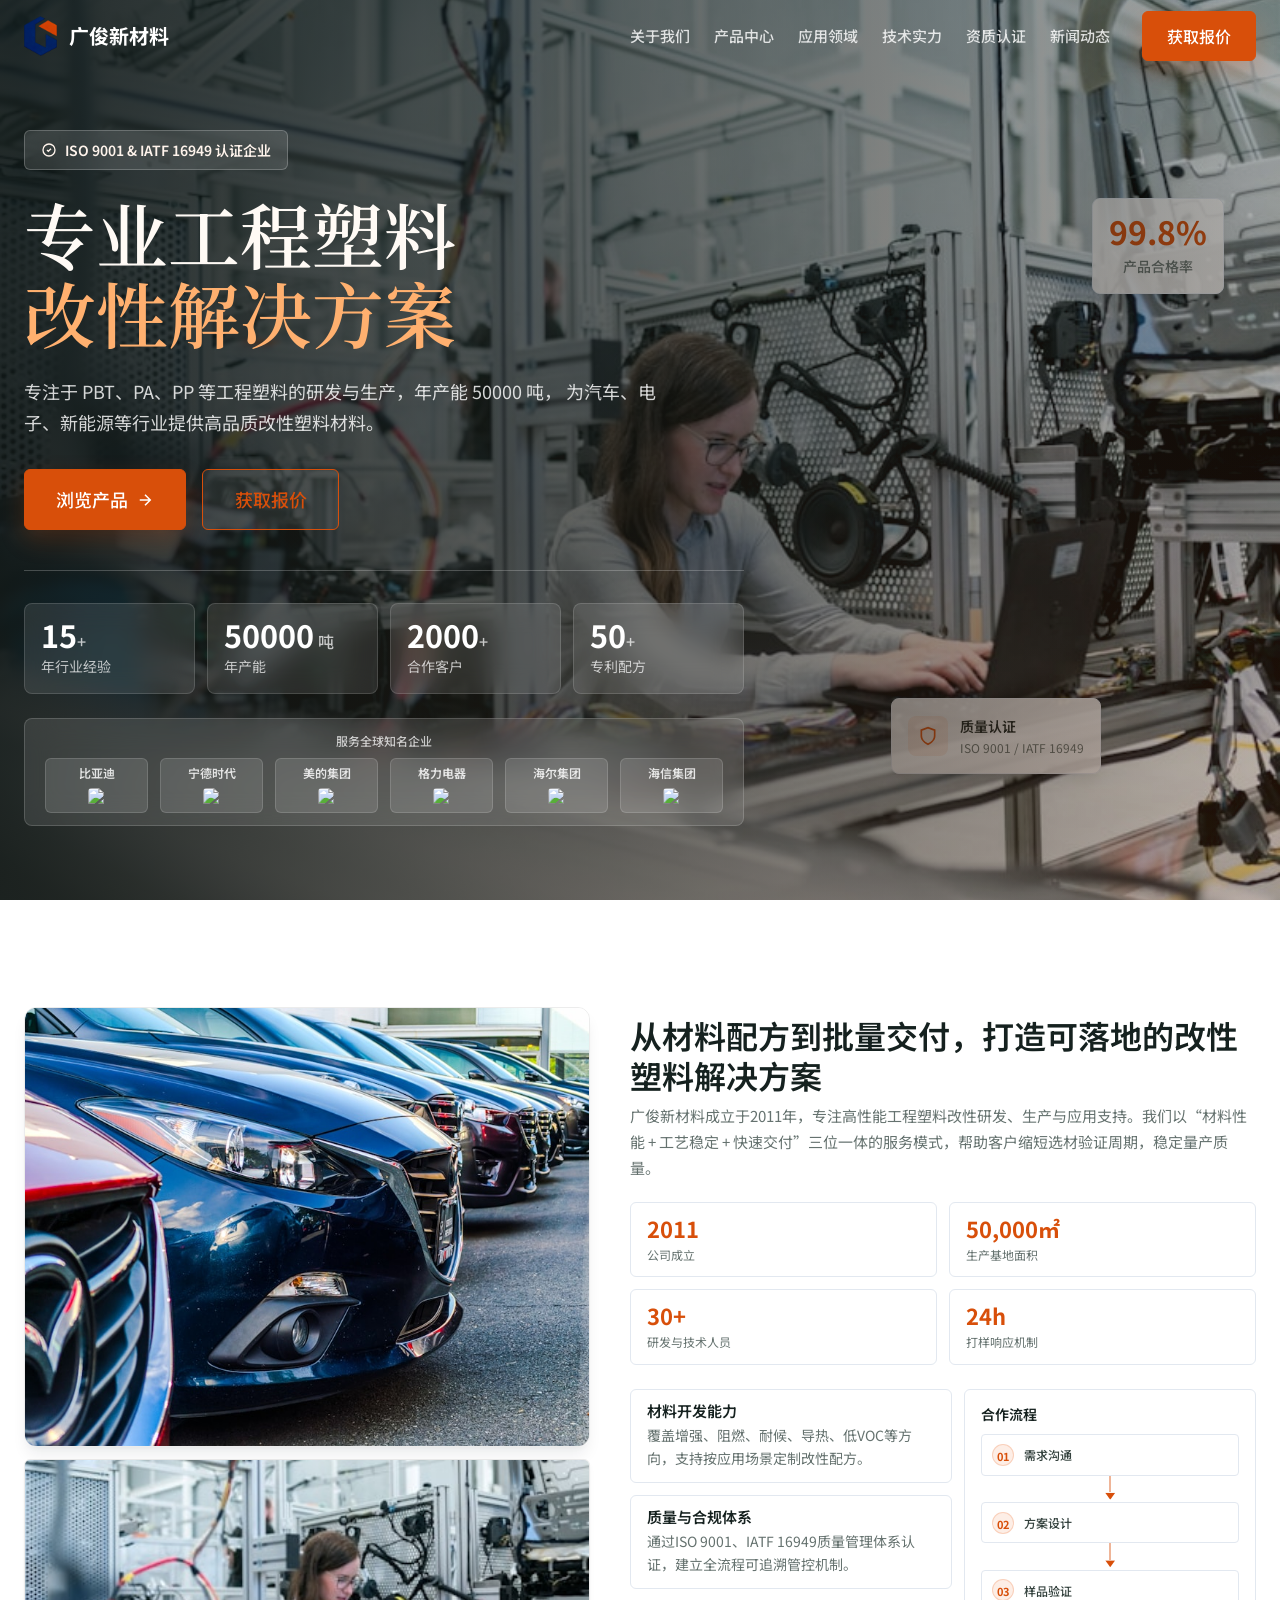
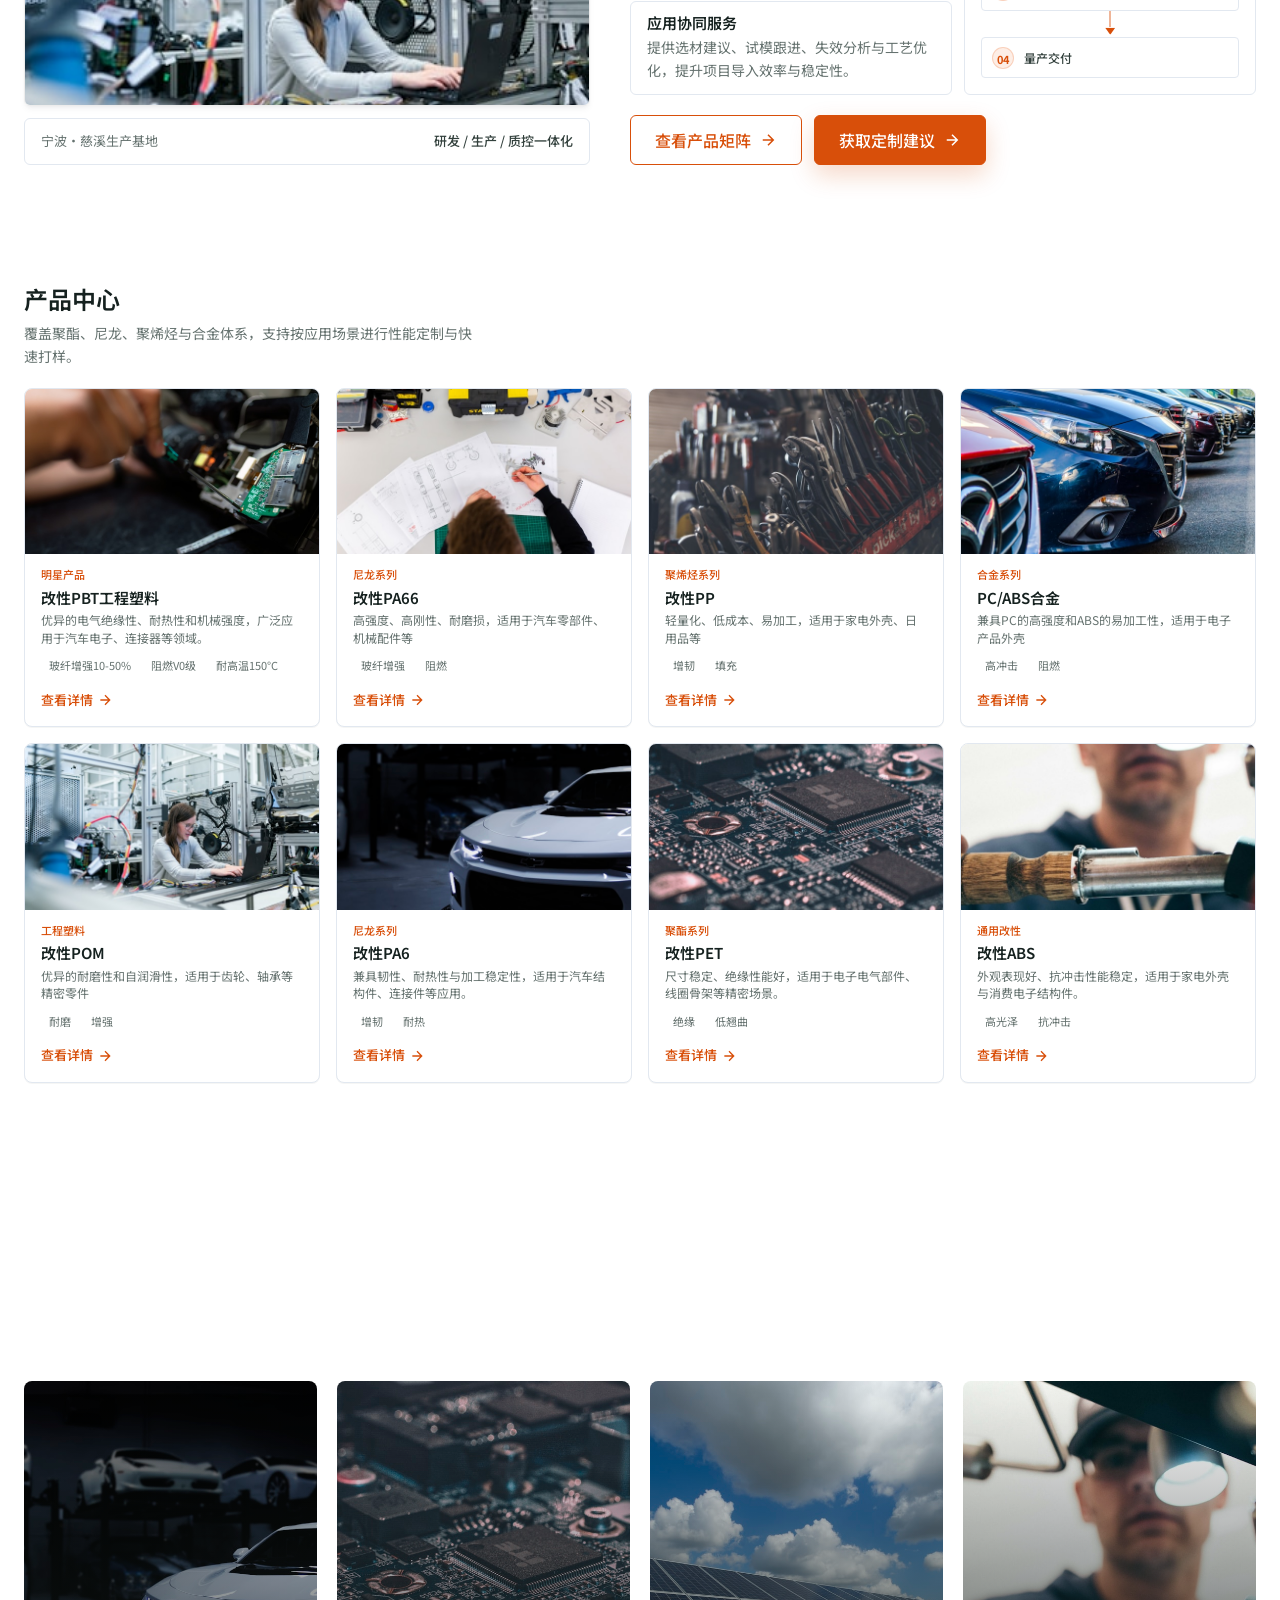
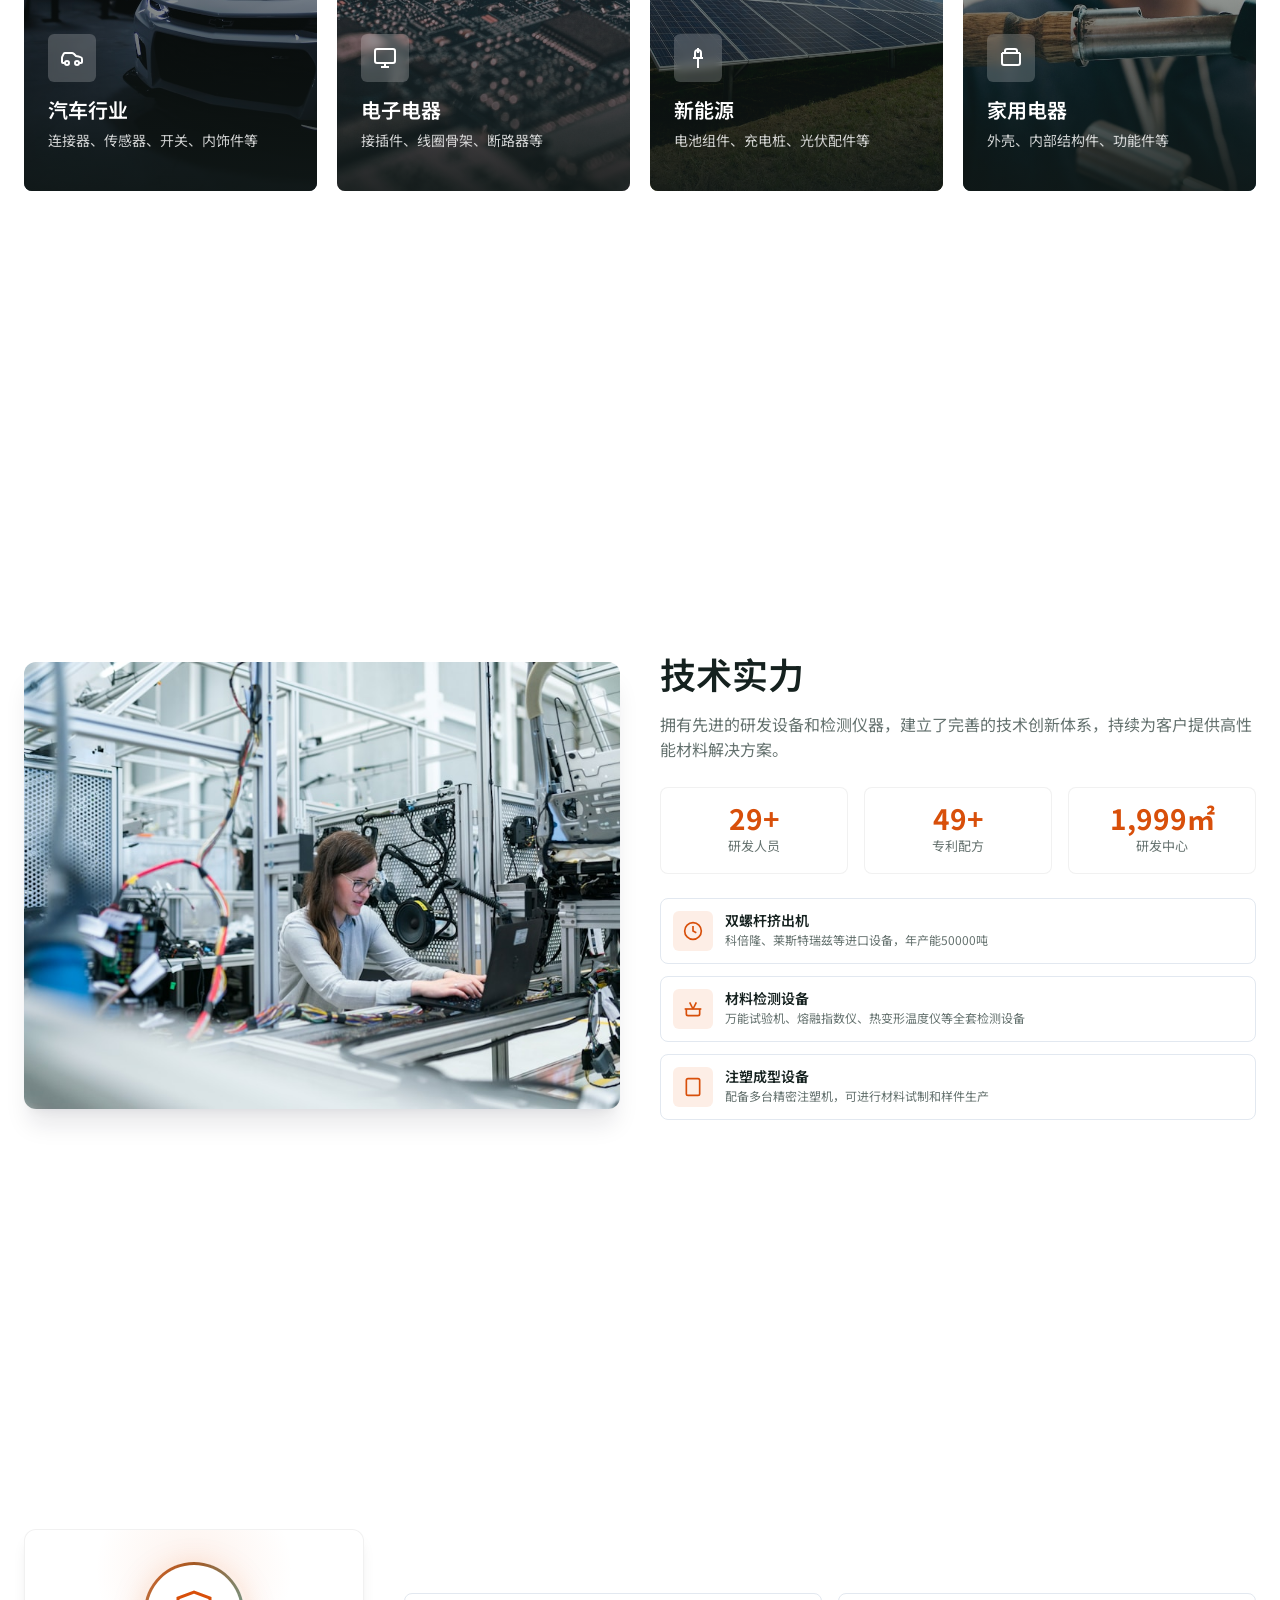
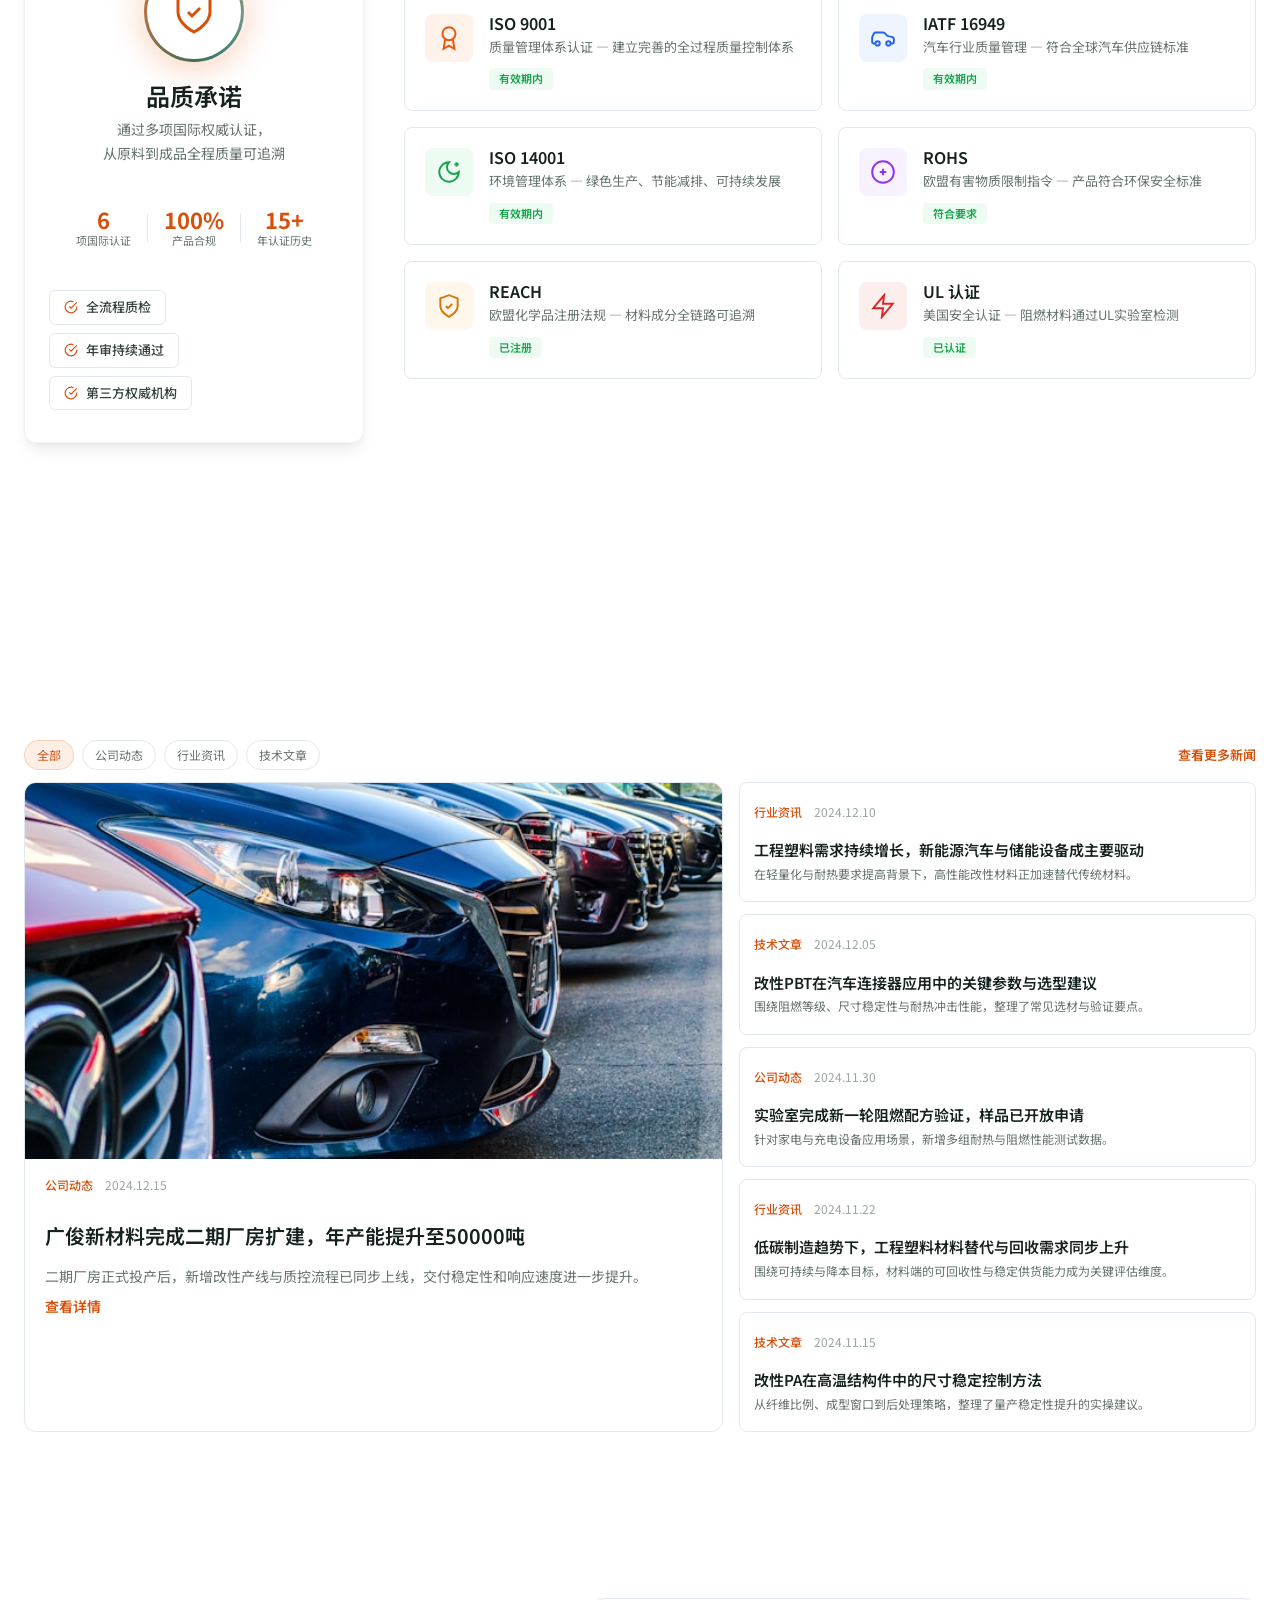
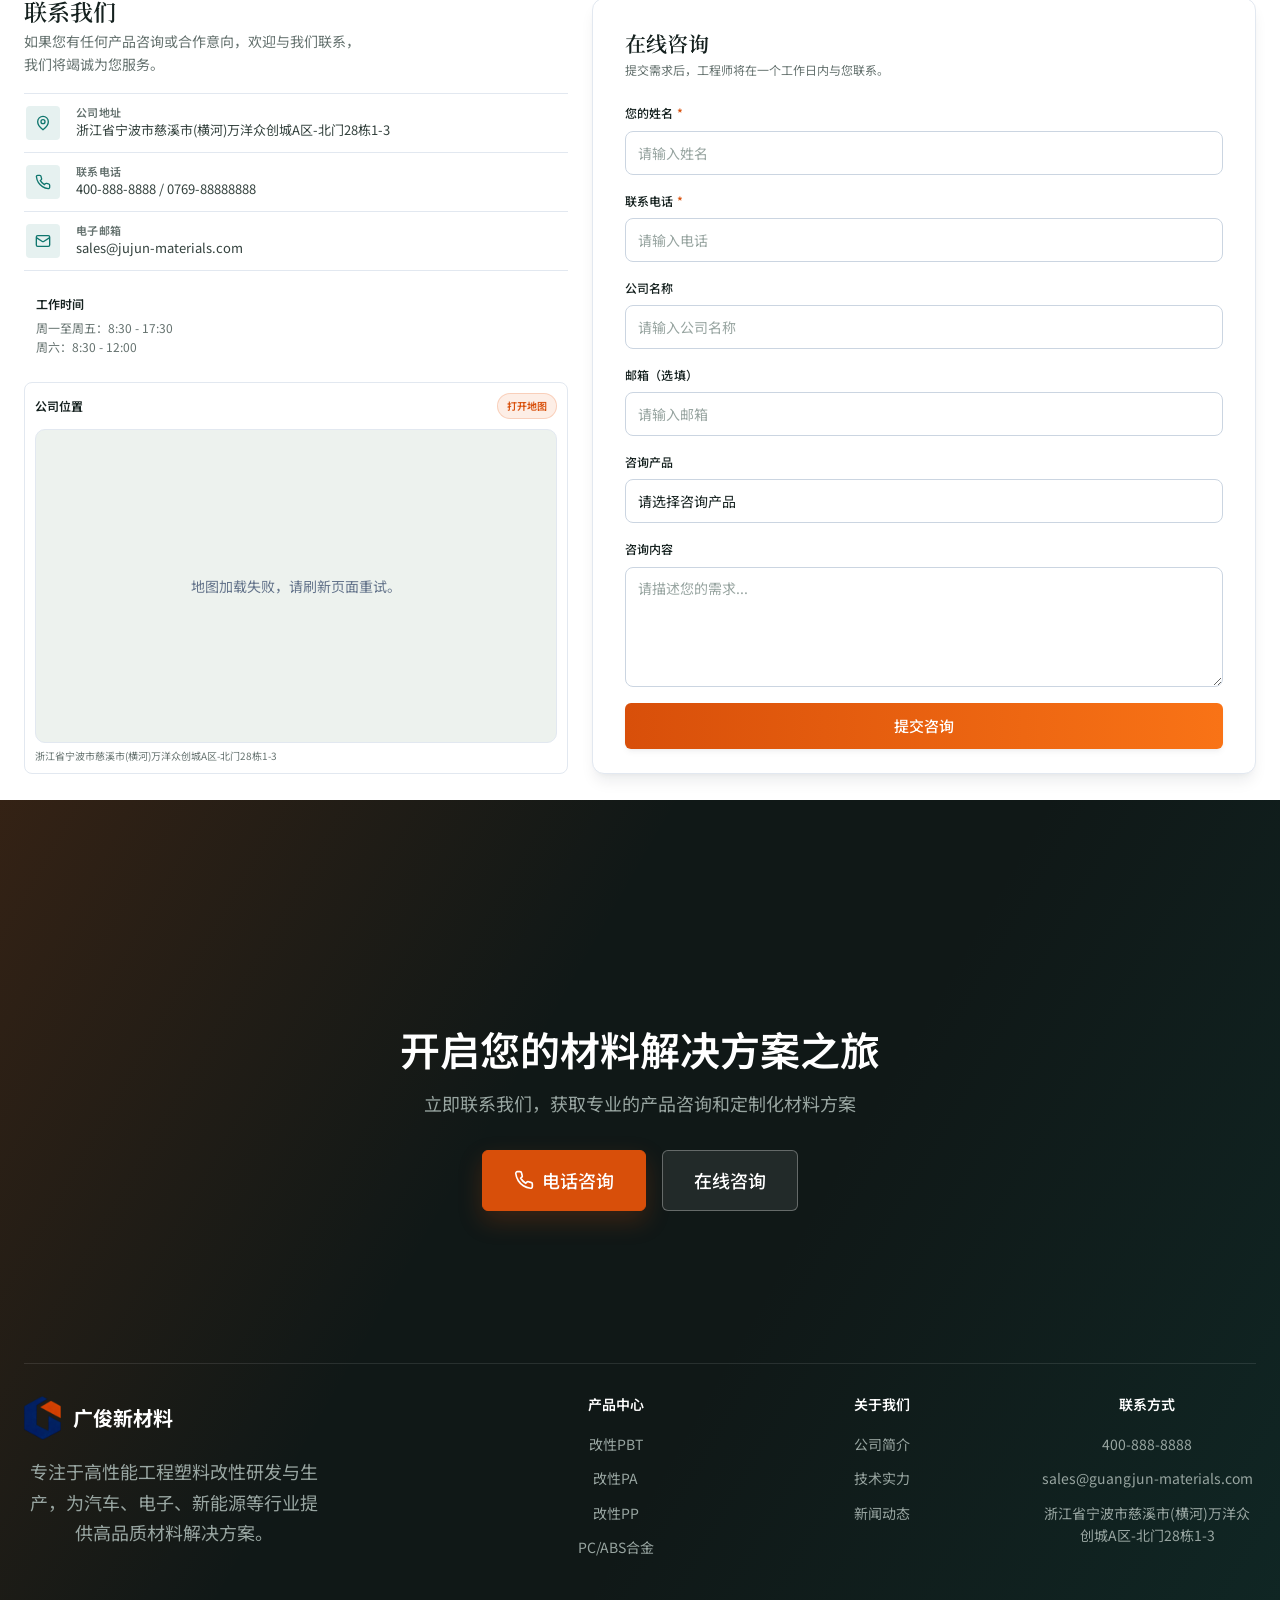
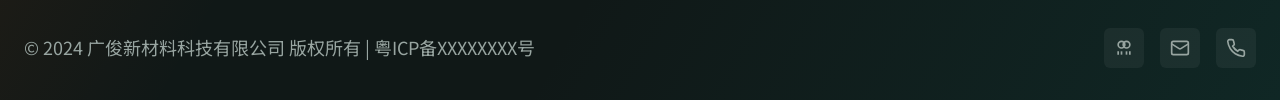
==== commit 01bbebe0: "Implement product detail overlay and refine homepage layouts" ====
--- a/index.html
+++ b/index.html
@@ -1,4 +1,4 @@
-﻿<!DOCTYPE html>
+<!DOCTYPE html>
 <html lang="zh-CN">
 <head>
   <meta charset="UTF-8">
@@ -152,12 +152,30 @@
       <div class="hero-trust" aria-label="服务全球知名企业">
         <p class="hero-trust-label">服务全球知名企业</p>
         <div class="hero-trust-logos">
-          <span>比亚迪</span>
-          <span>宁德时代</span>
-          <span>美的集团</span>
-          <span>格力电器</span>
-          <span>海尔集团</span>
-          <span>海信集团</span>
+          <div class="hero-trust-item">
+            <span class="hero-trust-item-name">比亚迪</span>
+            <img src="https://www.google.com/s2/favicons?domain=byd.com&sz=64" alt="比亚迪" class="hero-trust-item-logo">
+          </div>
+          <div class="hero-trust-item">
+            <span class="hero-trust-item-name">宁德时代</span>
+            <img src="https://www.google.com/s2/favicons?domain=catl.com&sz=64" alt="宁德时代" class="hero-trust-item-logo">
+          </div>
+          <div class="hero-trust-item">
+            <span class="hero-trust-item-name">美的集团</span>
+            <img src="https://www.google.com/s2/favicons?domain=midea.com&sz=64" alt="美的集团" class="hero-trust-item-logo">
+          </div>
+          <div class="hero-trust-item">
+            <span class="hero-trust-item-name">格力电器</span>
+            <img src="https://www.google.com/s2/favicons?domain=gree.com&sz=64" alt="格力电器" class="hero-trust-item-logo">
+          </div>
+          <div class="hero-trust-item">
+            <span class="hero-trust-item-name">海尔集团</span>
+            <img src="https://www.google.com/s2/favicons?domain=haier.com&sz=64" alt="海尔集团" class="hero-trust-item-logo">
+          </div>
+          <div class="hero-trust-item">
+            <span class="hero-trust-item-name">海信集团</span>
+            <img src="https://www.google.com/s2/favicons?domain=hisense.com&sz=64" alt="海信集团" class="hero-trust-item-logo">
+          </div>
         </div>
       </div>
     </div>
@@ -222,10 +240,13 @@
             <div class="about-process">
               <h4>合作流程</h4>
               <div class="about-process-steps">
-                <span>01 需求沟通</span>
-                <span>02 方案设计</span>
-                <span>03 样品验证</span>
-                <span>04 量产交付</span>
+                <span>需求沟通</span>
+                <i class="about-process-arrow" aria-hidden="true"></i>
+                <span>方案设计</span>
+                <i class="about-process-arrow" aria-hidden="true"></i>
+                <span>样品验证</span>
+                <i class="about-process-arrow" aria-hidden="true"></i>
+                <span>量产交付</span>
               </div>
             </div>
           </div>
@@ -252,6 +273,10 @@
   <!-- Products Section -->
   <section class="section bg-slate-50" id="products">
     <div class="container">
+      <div class="products-intro">
+        <h2>产品中心</h2>
+        <p>覆盖聚酯、尼龙、聚烯烃与合金体系，支持按应用场景进行性能定制与快速打样。</p>
+      </div>
       <div class="products-scroll-wrapper">
         <div class="products-scroll">
           <!-- Product 1 - PBT -->
@@ -268,8 +293,8 @@
                 <span class="product-spec">阻燃V0级</span>
                 <span class="product-spec">耐高温150°C</span>
               </div>
-              <a href="#contact" class="product-link">
-                咨询详情
+              <a href="#" class="product-link product-detail-trigger" data-product="pbt">
+                查看详情
                 <svg viewBox="0 0 24 24" fill="none" stroke="currentColor" stroke-width="2">
                   <path d="M5 12h14M12 5l7 7-7 7"/>
                 </svg>
@@ -290,8 +315,8 @@
                 <span class="product-spec">玻纤增强</span>
                 <span class="product-spec">阻燃</span>
               </div>
-              <a href="#contact" class="product-link">
-                咨询详情
+              <a href="#" class="product-link product-detail-trigger" data-product="pa66">
+                查看详情
                 <svg viewBox="0 0 24 24" fill="none" stroke="currentColor" stroke-width="2">
                   <path d="M5 12h14M12 5l7 7-7 7"/>
                 </svg>
@@ -312,8 +337,8 @@
                 <span class="product-spec">增韧</span>
                 <span class="product-spec">填充</span>
               </div>
-              <a href="#contact" class="product-link">
-                咨询详情
+              <a href="#" class="product-link product-detail-trigger" data-product="pp">
+                查看详情
                 <svg viewBox="0 0 24 24" fill="none" stroke="currentColor" stroke-width="2">
                   <path d="M5 12h14M12 5l7 7-7 7"/>
                 </svg>
@@ -334,8 +359,8 @@
                 <span class="product-spec">高冲击</span>
                 <span class="product-spec">阻燃</span>
               </div>
-              <a href="#contact" class="product-link">
-                咨询详情
+              <a href="#" class="product-link product-detail-trigger" data-product="pcabs">
+                查看详情
                 <svg viewBox="0 0 24 24" fill="none" stroke="currentColor" stroke-width="2">
                   <path d="M5 12h14M12 5l7 7-7 7"/>
                 </svg>
@@ -356,8 +381,8 @@
                 <span class="product-spec">耐磨</span>
                 <span class="product-spec">增强</span>
               </div>
-              <a href="#contact" class="product-link">
-                咨询详情
+              <a href="#" class="product-link product-detail-trigger" data-product="pom">
+                查看详情
                 <svg viewBox="0 0 24 24" fill="none" stroke="currentColor" stroke-width="2">
                   <path d="M5 12h14M12 5l7 7-7 7"/>
                 </svg>
@@ -378,8 +403,8 @@
                 <span class="product-spec">增韧</span>
                 <span class="product-spec">耐热</span>
               </div>
-              <a href="#contact" class="product-link">
-                咨询详情
+              <a href="#" class="product-link product-detail-trigger" data-product="pa6">
+                查看详情
                 <svg viewBox="0 0 24 24" fill="none" stroke="currentColor" stroke-width="2">
                   <path d="M5 12h14M12 5l7 7-7 7"/>
                 </svg>
@@ -400,8 +425,8 @@
                 <span class="product-spec">绝缘</span>
                 <span class="product-spec">低翘曲</span>
               </div>
-              <a href="#contact" class="product-link">
-                咨询详情
+              <a href="#" class="product-link product-detail-trigger" data-product="pet">
+                查看详情
                 <svg viewBox="0 0 24 24" fill="none" stroke="currentColor" stroke-width="2">
                   <path d="M5 12h14M12 5l7 7-7 7"/>
                 </svg>
@@ -422,8 +447,8 @@
                 <span class="product-spec">高光泽</span>
                 <span class="product-spec">抗冲击</span>
               </div>
-              <a href="#contact" class="product-link">
-                咨询详情
+              <a href="#" class="product-link product-detail-trigger" data-product="abs">
+                查看详情
                 <svg viewBox="0 0 24 24" fill="none" stroke="currentColor" stroke-width="2">
                   <path d="M5 12h14M12 5l7 7-7 7"/>
                 </svg>
@@ -431,14 +456,6 @@
             </div>
           </div>
         </div>
-      </div>
-
-      <!-- 产品展示说明 -->
-      <div class="products-hint">
-        <span>覆盖 8 类主力改性材料</span>
-        <svg viewBox="0 0 24 24" fill="none" stroke="currentColor" stroke-width="2" width="20" height="20">
-          <path d="M5 12h14M12 5l7 7-7 7"/>
-        </svg>
       </div>
     </div>
   </section>
@@ -733,12 +750,12 @@
     <div class="container">
       <div class="news-toolbar">
         <div class="news-tags">
-          <span class="news-tag active">全部</span>
-          <span class="news-tag">公司动态</span>
-          <span class="news-tag">行业资讯</span>
-          <span class="news-tag">技术文章</span>
-        </div>
-        <a class="news-toolbar-link" href="#contact">订阅更新</a>
+          <button type="button" class="news-tag active" data-news-filter="全部">全部</button>
+          <button type="button" class="news-tag" data-news-filter="公司动态">公司动态</button>
+          <button type="button" class="news-tag" data-news-filter="行业资讯">行业资讯</button>
+          <button type="button" class="news-tag" data-news-filter="技术文章">技术文章</button>
+        </div>
+        <a class="news-toolbar-link" href="#news">查看更多新闻</a>
       </div>
 
       <div class="news-layout">
@@ -758,7 +775,7 @@
         </article>
 
         <div class="news-list">
-          <article class="news-list-card">
+          <article class="news-list-card" data-news-category="行业资讯">
             <div class="news-meta">
               <span class="news-category">行业资讯</span>
               <span class="news-date">2024.12.10</span>
@@ -767,7 +784,7 @@
             <p class="news-list-excerpt">在轻量化与耐热要求提高背景下，高性能改性材料正加速替代传统材料。</p>
           </article>
 
-          <article class="news-list-card">
+          <article class="news-list-card" data-news-category="技术文章">
             <div class="news-meta">
               <span class="news-category">技术文章</span>
               <span class="news-date">2024.12.05</span>
@@ -776,13 +793,30 @@
             <p class="news-list-excerpt">围绕阻燃等级、尺寸稳定性与耐热冲击性能，整理了常见选材与验证要点。</p>
           </article>
 
-          <article class="news-list-card">
+          <article class="news-list-card" data-news-category="公司动态">
             <div class="news-meta">
               <span class="news-category">公司动态</span>
               <span class="news-date">2024.11.30</span>
             </div>
             <h3 class="news-list-title">实验室完成新一轮阻燃配方验证，样品已开放申请</h3>
             <p class="news-list-excerpt">针对家电与充电设备应用场景，新增多组耐热与阻燃性能测试数据。</p>
+          </article>
+          <article class="news-list-card" data-news-category="行业资讯">
+            <div class="news-meta">
+              <span class="news-category">行业资讯</span>
+              <span class="news-date">2024.11.22</span>
+            </div>
+            <h3 class="news-list-title">低碳制造趋势下，工程塑料材料替代与回收需求同步上升</h3>
+            <p class="news-list-excerpt">围绕可持续与降本目标，材料端的可回收性与稳定供货能力成为关键评估维度。</p>
+          </article>
+
+          <article class="news-list-card" data-news-category="技术文章">
+            <div class="news-meta">
+              <span class="news-category">技术文章</span>
+              <span class="news-date">2024.11.15</span>
+            </div>
+            <h3 class="news-list-title">改性PA在高温结构件中的尺寸稳定控制方法</h3>
+            <p class="news-list-excerpt">从纤维比例、成型窗口到后处理策略，整理了量产稳定性提升的实操建议。</p>
           </article>
         </div>
       </div>
@@ -985,6 +1019,28 @@
     </div>
   </section>
 
+  <!-- Product Detail Overlay Page -->
+  <section class="product-detail-page" id="productDetailPage" aria-hidden="true">
+    <div class="product-detail-shell">
+      <header class="product-detail-header">
+        <button type="button" class="product-detail-back" id="productDetailBack">
+          <svg viewBox="0 0 24 24" fill="none" stroke="currentColor" stroke-width="2">
+            <path d="m15 18-6-6 6-6"/>
+          </svg>
+          返回产品中心
+        </button>
+        <div class="product-detail-header-title" id="productDetailHeaderTitle">产品详情</div>
+      </header>
+      <div class="product-detail-body">
+        <aside class="product-detail-sidebar">
+          <h4>材料目录</h4>
+          <nav class="product-detail-nav" id="productDetailNav"></nav>
+        </aside>
+        <section class="product-detail-content" id="productDetailContent"></section>
+      </div>
+    </div>
+  </section>
+
   <!-- Scripts -->
   <script src="assets/js/app.js"></script>
 </body>
--- a/assets/css/layout.css
+++ b/assets/css/layout.css
@@ -320,12 +320,7 @@
 }
 
 .hero::after {
-  content: "";
-  position: absolute;
-  inset: auto 0 0;
-  height: 20%;
-  z-index: -1;
-  background: linear-gradient(180deg, transparent, var(--bg-white));
+  content: none;
 }
 
 .hero-grid {
@@ -496,24 +491,42 @@
 }
 
 .hero-trust-logos {
-  display: flex;
-  align-items: center;
-  justify-content: center;
-  gap: var(--space-3);
-  flex-wrap: nowrap;
-}
-
-.hero-trust-logos span {
-  min-width: 88px;
-  padding: 4px 12px;
+  display: grid;
+  grid-template-columns: repeat(6, minmax(0, 1fr));
+  gap: var(--space-2) var(--space-3);
+  width: 100%;
+  margin: 0 auto;
+}
+
+.hero-trust-item {
+  min-width: 0;
+  width: 100%;
+  padding: 6px 8px;
   border: 1px solid rgba(255, 255, 255, 0.14);
   border-radius: var(--radius-md);
   background: rgba(255, 255, 255, 0.12);
+  display: flex;
+  flex-direction: column;
+  align-items: center;
+  justify-content: center;
+  gap: 6px;
+  text-align: center;
+}
+
+.hero-trust-item-logo {
+  width: 18px;
+  height: 18px;
+  border-radius: 4px;
+  object-fit: cover;
+  flex-shrink: 0;
+}
+
+.hero-trust-item-name {
   color: rgba(255, 255, 255, 0.84);
   font-size: clamp(11px, 0.2vw + 10px, 12px);
   font-weight: 600;
   line-height: 1.4;
-  text-align: center;
+  white-space: normal;
 }
 
 @media (max-width: 1024px) {
@@ -588,21 +601,22 @@
   }
 
   .hero-trust-logos {
-    flex-wrap: nowrap;
-    justify-content: flex-start;
+    grid-template-columns: repeat(3, minmax(0, 1fr));
     gap: var(--space-2);
-    overflow-x: auto;
-    scrollbar-width: none;
-  }
-
-  .hero-trust-logos::-webkit-scrollbar {
-    display: none;
-  }
-
-  .hero-trust-logos span {
-    flex: 0 0 auto;
-    min-width: 86px;
-    padding: 5px 10px;
+    width: 100%;
+  }
+
+  .hero-trust-item {
+    min-width: 0;
+    padding: 5px 10px 5px 8px;
+  }
+
+  .hero-trust-item-logo {
+    width: 16px;
+    height: 16px;
+  }
+
+  .hero-trust-item-name {
     font-size: 12px;
   }
 }
--- a/assets/css/sections.css
+++ b/assets/css/sections.css
@@ -28,12 +28,20 @@
   display: grid;
   grid-template-columns: minmax(340px, 0.95fr) minmax(460px, 1.05fr);
   gap: var(--space-10);
-  align-items: center;
+  align-items: stretch;
 }
 
 .about-visual {
   display: grid;
+  grid-template-rows: minmax(0, 1fr) auto auto;
   gap: var(--space-3);
+  height: 100%;
+}
+
+.about-content {
+  display: flex;
+  flex-direction: column;
+  height: 100%;
 }
 
 .about-image-main {
@@ -41,7 +49,9 @@
   overflow: hidden;
   box-shadow: var(--shadow-lg);
   border: 1px solid rgba(16, 24, 23, 0.08);
-  aspect-ratio: 4 / 3;
+  aspect-ratio: auto;
+  min-height: 280px;
+  height: 100%;
 }
 
 .about-image-main img {
@@ -130,6 +140,7 @@
   display: grid;
   grid-template-columns: 1.05fr 0.95fr;
   gap: var(--space-3);
+  align-items: stretch;
   margin-bottom: var(--space-5);
 }
 
@@ -164,6 +175,9 @@
   border-radius: var(--radius-md);
   background-color: var(--bg-white);
   padding: var(--space-4);
+  height: 100%;
+  display: flex;
+  flex-direction: column;
 }
 
 .about-process h4 {
@@ -172,19 +186,77 @@
 }
 
 .about-process-steps {
-  display: grid;
-  gap: var(--space-2);
+  display: flex;
+  flex-direction: column;
+  justify-content: flex-start;
+  flex: 1;
+  gap: 0;
 }
 
 .about-process-steps span {
-  padding: 9px 10px;
+  position: relative;
+  z-index: 1;
+  padding: 10px 10px 10px 42px;
   border-radius: var(--radius-sm);
   border: 1px solid var(--border-light);
   background-color: var(--bg-slate-50);
   font-size: 12px;
   font-weight: 500;
   color: var(--text-body);
- }
+}
+
+.about-process-steps span::before {
+  position: absolute;
+  left: 10px;
+  top: 50%;
+  transform: translateY(-50%);
+  width: 22px;
+  height: 22px;
+  border-radius: 999px;
+  background: var(--primary-light);
+  border: 1px solid var(--primary-border);
+  color: var(--primary);
+  font-size: 11px;
+  font-weight: 700;
+  line-height: 22px;
+  text-align: center;
+}
+
+.about-process-steps span:nth-child(1)::before { content: "01"; }
+.about-process-steps span:nth-child(3)::before { content: "02"; }
+.about-process-steps span:nth-child(5)::before { content: "03"; }
+.about-process-steps span:nth-child(7)::before { content: "04"; }
+
+.about-process-arrow {
+  position: relative;
+  flex: 1;
+  min-height: 16px;
+  display: block;
+}
+
+.about-process-arrow::before {
+  content: "";
+  position: absolute;
+  left: 50%;
+  top: 0;
+  bottom: calc(22% + 4px);
+  transform: translateX(-50%);
+  width: 2px;
+  background: rgba(216, 79, 10, 0.42);
+}
+
+.about-process-arrow::after {
+  content: "";
+  position: absolute;
+  left: 50%;
+  top: 78%;
+  transform: translate(-50%, -50%);
+  width: 10px;
+  height: 7px;
+  background: var(--primary);
+  clip-path: polygon(50% 100%, 0 0, 100% 0);
+  z-index: 2;
+}
 
 .about-actions {
   display: flex;
@@ -199,7 +271,17 @@
   }
 
   .about-visual {
+    height: auto;
     order: -1;
+  }
+
+  .about-content {
+    height: auto;
+  }
+
+  .about-image-main {
+    aspect-ratio: 4 / 3;
+    height: auto;
   }
 
   .about-detail-grid {
@@ -224,7 +306,11 @@
 
   .about-process-steps span {
     width: 100%;
-    text-align: center;
+    text-align: left;
+  }
+
+  .about-process-arrow {
+    min-height: 12px;
   }
 }
 
@@ -234,6 +320,25 @@
    ============================================ */
 
 /* Scroll wrapper: constrains height so content fits in viewport */
+.products-intro {
+  margin-bottom: var(--space-4);
+}
+
+.products-intro h2 {
+  margin: 0 0 var(--space-2);
+  font-size: clamp(24px, 1.6vw, 30px);
+  line-height: 1.2;
+  color: var(--text-heading);
+}
+
+.products-intro p {
+  margin: 0;
+  font-size: 14px;
+  line-height: 1.65;
+  color: var(--text-muted);
+  max-width: 56ch;
+}
+
 .products-scroll-wrapper {
   flex: none;
   min-height: auto;
@@ -1031,18 +1136,12 @@
    News Section
    ============================================ */
 
-.section#news > .container {
-  justify-content: flex-start;
-  padding-top: var(--space-8);
-  padding-bottom: var(--space-6);
-}
-
 .news-toolbar {
   display: flex;
   align-items: center;
   justify-content: space-between;
   gap: var(--space-4);
-  margin: 0 0 var(--space-4);
+  margin: 0 0 var(--space-3);
 }
 
 .news-tags {
@@ -1052,13 +1151,16 @@
 }
 
 .news-tag {
+  appearance: none;
+  -webkit-appearance: none;
+  border: 1px solid var(--border-light);
+  background-color: var(--bg-white);
+  cursor: pointer;
   font-size: 12px;
   line-height: 1;
   padding: 8px 12px;
   border-radius: 999px;
-  border: 1px solid var(--border-light);
-  color: var(--text-muted);
-  background-color: var(--bg-white);
+  color: var(--text-muted);
 }
 
 .news-tag.active {
@@ -1077,22 +1179,26 @@
 .news-layout {
   display: grid;
   grid-template-columns: minmax(0, 1.35fr) minmax(320px, 1fr);
-  gap: var(--space-5);
+  gap: var(--space-4);
   align-items: stretch;
+  height: clamp(560px, calc(100svh - 250px), 660px);
 }
 
 .news-featured-card {
-  display: grid;
-  grid-template-columns: minmax(230px, 0.95fr) minmax(0, 1.05fr);
+  display: flex;
+  flex-direction: column;
   background-color: var(--bg-white);
   border: 1px solid var(--border-light);
   border-radius: var(--radius-xl);
   overflow: hidden;
-  min-height: 320px;
+  min-height: 0;
+  height: 100%;
 }
 
 .news-featured-image {
-  min-height: 100%;
+  width: 100%;
+  flex: 0 0 58%;
+  min-height: 180px;
 }
 
 .news-featured-image img {
@@ -1102,9 +1208,12 @@
 }
 
 .news-featured-content {
-  padding: var(--space-6);
-  display: flex;
-  flex-direction: column;
+  padding: var(--space-4) var(--space-5);
+  display: flex;
+  flex-direction: column;
+  gap: var(--space-2);
+  min-height: 0;
+  overflow: hidden;
 }
 
 .news-meta {
@@ -1127,22 +1236,30 @@
 }
 
 .news-featured-title {
-  font-size: clamp(22px, 1.6vw, 28px);
+  font-size: clamp(20px, 1.4vw, 24px);
   line-height: 1.35;
-  margin: var(--space-4) 0 var(--space-3);
+  margin: var(--space-2) 0 var(--space-2);
+  display: -webkit-box;
+  -webkit-line-clamp: 2;
+  -webkit-box-orient: vertical;
+  overflow: hidden;
 }
 
 .news-featured-excerpt {
-  font-size: 15px;
-  color: var(--text-muted);
-  line-height: 1.7;
-  margin: 0 0 var(--space-6);
+  font-size: 14px;
+  color: var(--text-muted);
+  line-height: 1.6;
+  margin: 0;
+  display: -webkit-box;
+  -webkit-line-clamp: 3;
+  -webkit-box-orient: vertical;
+  overflow: hidden;
 }
 
 .news-link {
   display: inline-flex;
   align-items: center;
-  margin-top: auto;
+  margin-top: 0;
   font-size: 14px;
   font-weight: 600;
   color: var(--primary);
@@ -1150,45 +1267,52 @@
 
 .news-list {
   display: grid;
-  grid-template-rows: 1fr 1fr 1fr;
-  gap: var(--space-4);
+  grid-template-rows: repeat(5, minmax(0, 1fr));
+  gap: var(--space-3);
+  height: 100%;
 }
 
 .news-list-card {
   background-color: var(--bg-white);
   border: 1px solid var(--border-light);
   border-radius: var(--radius-lg);
-  padding: var(--space-5);
+  padding: 12px 14px;
   display: flex;
   flex-direction: column;
   justify-content: center;
 }
 
 .news-list-title {
-  font-size: 18px;
+  font-size: 15px;
   line-height: 1.45;
-  margin: var(--space-3) 0 var(--space-2);
+  margin: 6px 0 4px;
+  display: -webkit-box;
+  -webkit-line-clamp: 2;
+  -webkit-box-orient: vertical;
+  overflow: hidden;
 }
 
 .news-list-excerpt {
-  font-size: 14px;
-  line-height: 1.6;
+  font-size: 12px;
+  line-height: 1.45;
   color: var(--text-muted);
   margin: 0;
+  display: -webkit-box;
+  -webkit-line-clamp: 2;
+  -webkit-box-orient: vertical;
+  overflow: hidden;
 }
 
 @media (max-width: 1024px) {
-  .section#news > .container {
-    padding-top: var(--space-6);
-  }
-
   .news-layout {
     grid-template-columns: 1fr;
+    height: auto;
   }
 
   .news-list {
     grid-template-columns: 1fr;
     grid-template-rows: auto;
+    height: auto;
   }
 }
 
@@ -1198,11 +1322,6 @@
     align-items: flex-start;
   }
 
-  .news-featured-card {
-    grid-template-columns: 1fr;
-    min-height: auto;
-  }
-
   .news-featured-image {
     aspect-ratio: 16 / 9;
   }
@@ -1214,6 +1333,209 @@
   .news-featured-content,
   .news-list-card {
     padding: var(--space-4);
+  }
+}
+
+/* ============================================
+   Product Detail Overlay
+   ============================================ */
+
+.product-detail-page {
+  position: fixed;
+  inset: 0;
+  z-index: 1200;
+  background: var(--bg-white);
+  transform: translateX(100%);
+  transition: transform 0.55s cubic-bezier(0.22, 1, 0.36, 1);
+  overflow: hidden;
+  display: flex;
+  flex-direction: column;
+}
+
+.product-detail-page.open {
+  transform: translateX(0);
+}
+
+.product-detail-shell {
+  min-height: 100svh;
+  display: flex;
+  flex-direction: column;
+}
+
+.product-detail-header {
+  height: 72px;
+  padding: 0 var(--space-6);
+  display: flex;
+  align-items: center;
+  justify-content: space-between;
+  border-bottom: 1px solid var(--border-light);
+  background: rgba(255, 255, 255, 0.92);
+  backdrop-filter: blur(10px);
+}
+
+.product-detail-back {
+  border: 0;
+  background: transparent;
+  color: var(--text-heading);
+  display: inline-flex;
+  align-items: center;
+  gap: var(--space-2);
+  font-size: 14px;
+  font-weight: 600;
+  cursor: pointer;
+}
+
+.product-detail-back svg {
+  width: 18px;
+  height: 18px;
+}
+
+.product-detail-header-title {
+  font-size: 16px;
+  font-weight: 700;
+  color: var(--text-heading);
+}
+
+.product-detail-body {
+  flex: 1;
+  min-height: 0;
+  display: grid;
+  grid-template-columns: 260px minmax(0, 1fr);
+}
+
+.product-detail-sidebar {
+  border-right: 1px solid var(--border-light);
+  padding: var(--space-6) var(--space-4);
+  overflow-y: auto;
+  background: var(--bg-slate-50);
+}
+
+.product-detail-sidebar h4 {
+  margin: 0 0 var(--space-4);
+  font-size: 14px;
+  color: var(--text-muted);
+}
+
+.product-detail-nav {
+  display: flex;
+  flex-direction: column;
+  gap: var(--space-2);
+}
+
+.product-detail-nav-item {
+  border: 1px solid var(--border-light);
+  border-radius: var(--radius-md);
+  background: #fff;
+  color: var(--text-body);
+  text-align: left;
+  padding: 10px 12px;
+  font-size: 14px;
+  cursor: pointer;
+}
+
+.product-detail-nav-item.active {
+  border-color: var(--primary-border);
+  background: var(--primary-light);
+  color: var(--primary);
+  font-weight: 600;
+}
+
+.product-detail-content {
+  padding: var(--space-6);
+  overflow-y: auto;
+}
+
+.product-detail-hero h2 {
+  margin: 0 0 var(--space-2);
+  font-size: clamp(26px, 2vw, 34px);
+}
+
+.product-detail-hero p {
+  margin: 0 0 var(--space-5);
+  color: var(--text-muted);
+  line-height: 1.7;
+}
+
+.product-detail-panels {
+  display: grid;
+  grid-template-columns: 1fr 1fr;
+  gap: var(--space-4);
+}
+
+.product-detail-card {
+  border: 1px solid var(--border-light);
+  border-radius: var(--radius-lg);
+  background: #fff;
+  padding: var(--space-4);
+}
+
+.product-detail-card h3 {
+  margin: 0 0 var(--space-3);
+  font-size: 16px;
+}
+
+.product-props {
+  width: 100%;
+  border-collapse: collapse;
+}
+
+.product-props th,
+.product-props td {
+  border-bottom: 1px solid var(--border-light);
+  padding: 8px 0;
+  font-size: 13px;
+  text-align: left;
+}
+
+.product-props th {
+  color: var(--text-muted);
+  font-weight: 500;
+  width: 36%;
+}
+
+.product-grade-list {
+  margin: 0;
+  padding: 0;
+  list-style: none;
+  display: grid;
+  gap: var(--space-2);
+}
+
+.product-grade-list li {
+  border: 1px solid var(--border-light);
+  border-radius: var(--radius-sm);
+  padding: 8px 10px;
+  font-size: 13px;
+  color: var(--text-body);
+  background: var(--bg-slate-50);
+}
+
+@media (max-width: 960px) {
+  .product-detail-body {
+    grid-template-columns: 1fr;
+  }
+
+  .product-detail-sidebar {
+    border-right: 0;
+    border-bottom: 1px solid var(--border-light);
+    padding: var(--space-4);
+  }
+
+  .product-detail-nav {
+    flex-direction: row;
+    flex-wrap: wrap;
+  }
+
+  .product-detail-nav-item {
+    text-align: center;
+  }
+
+  .product-detail-content {
+    padding: var(--space-4);
+  }
+
+  .product-detail-panels {
+    grid-template-columns: 1fr;
   }
 }
 
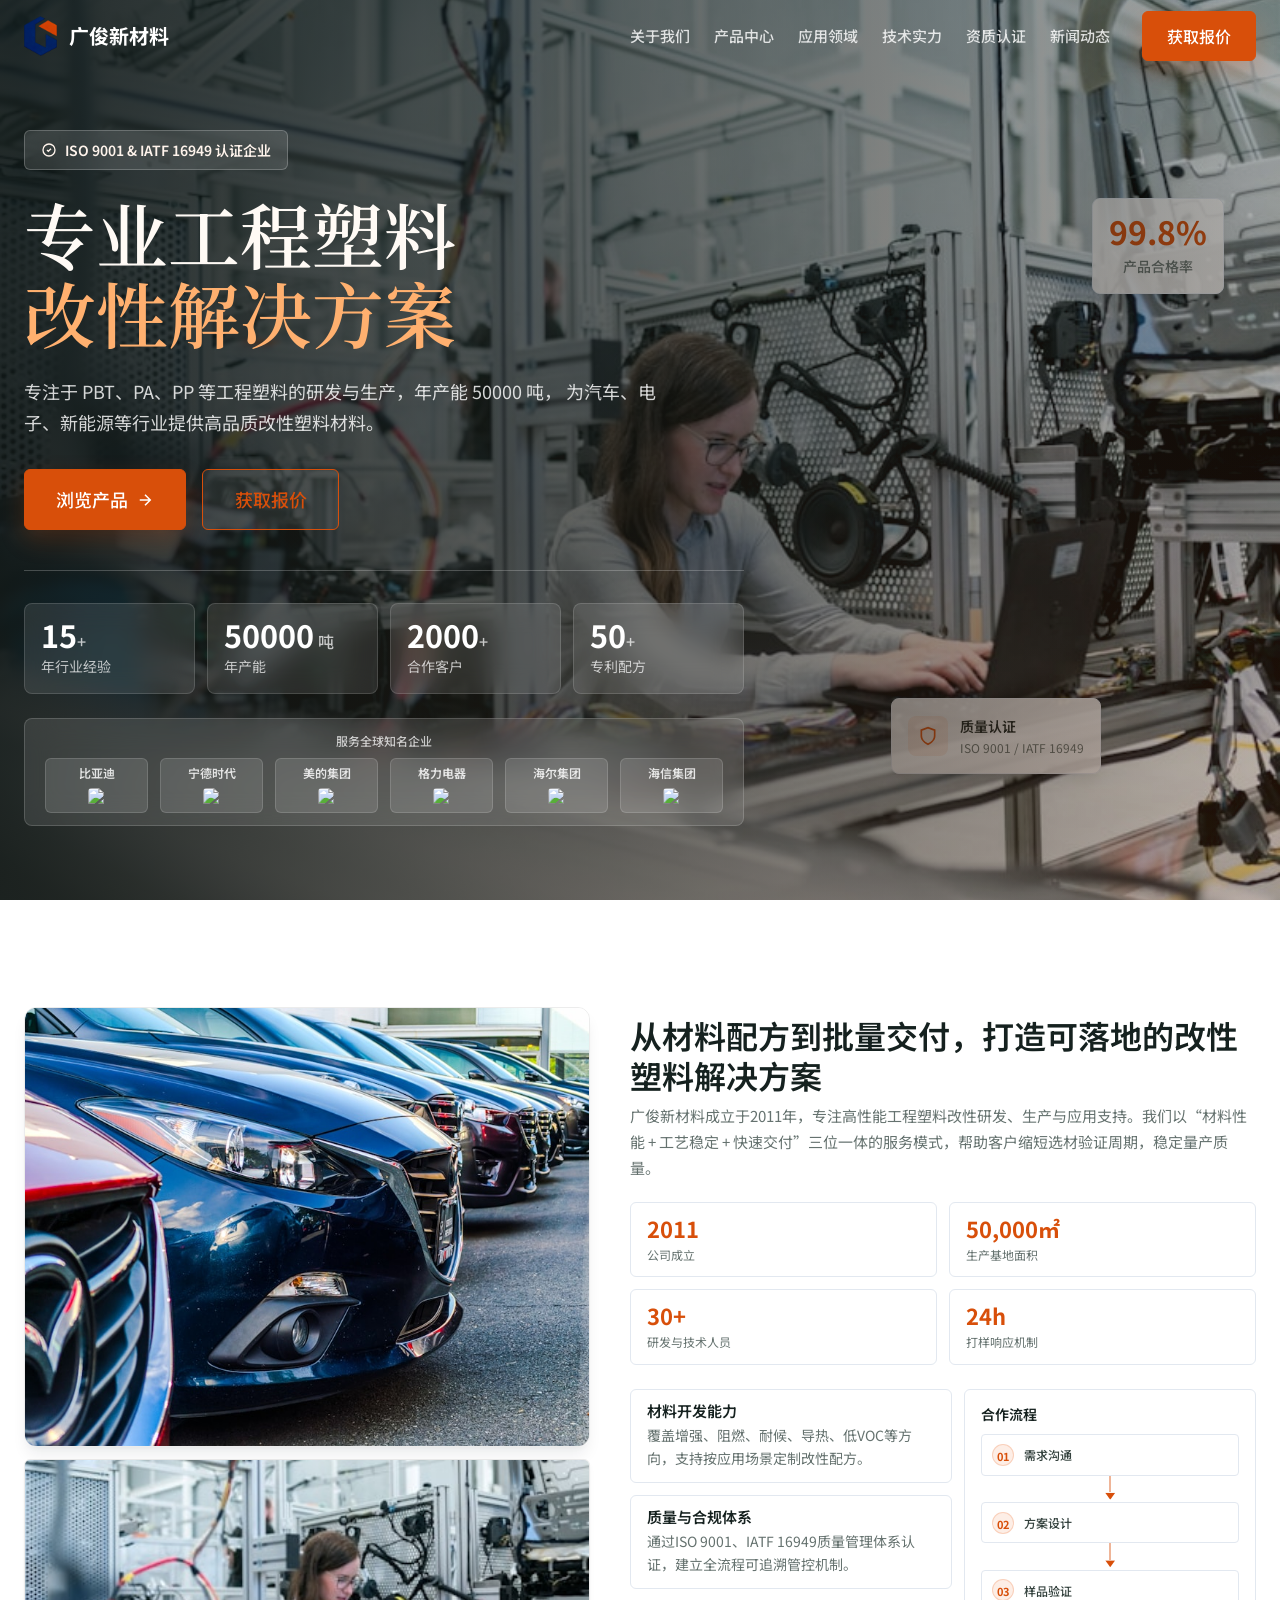
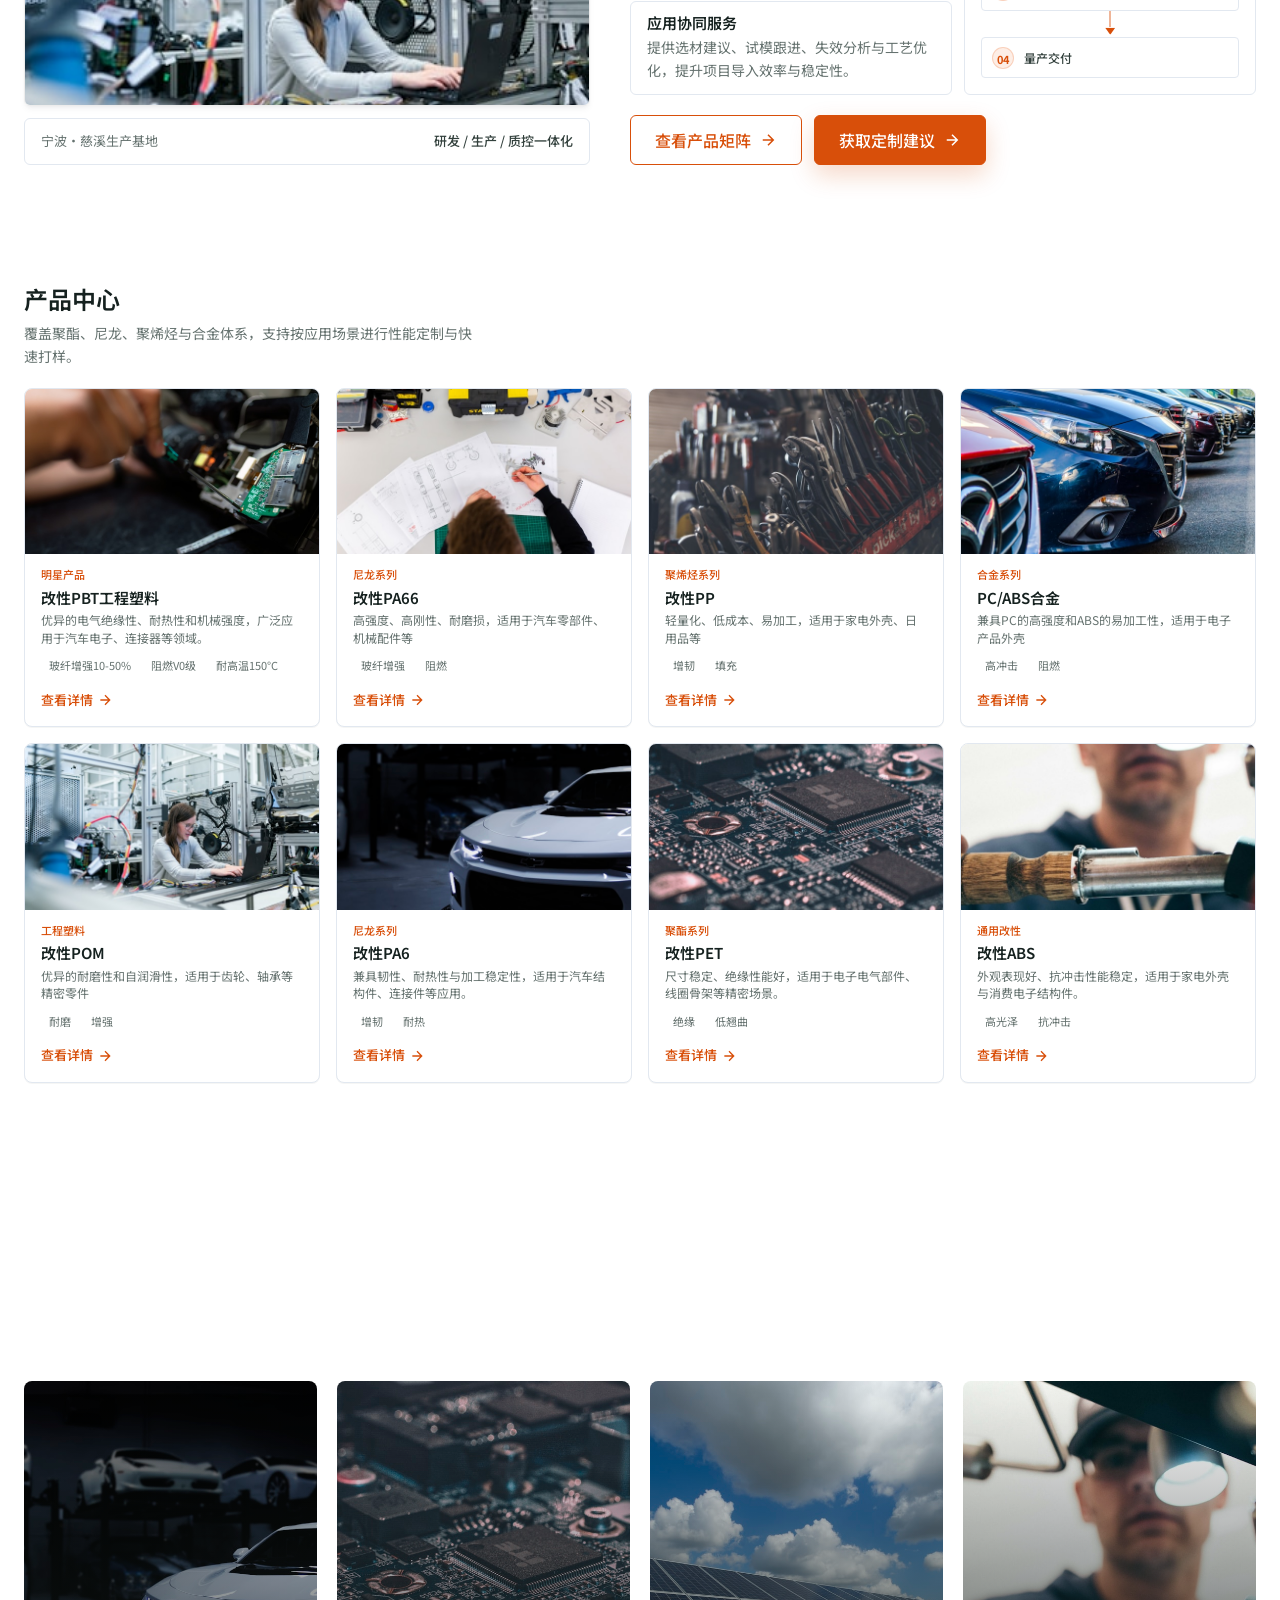
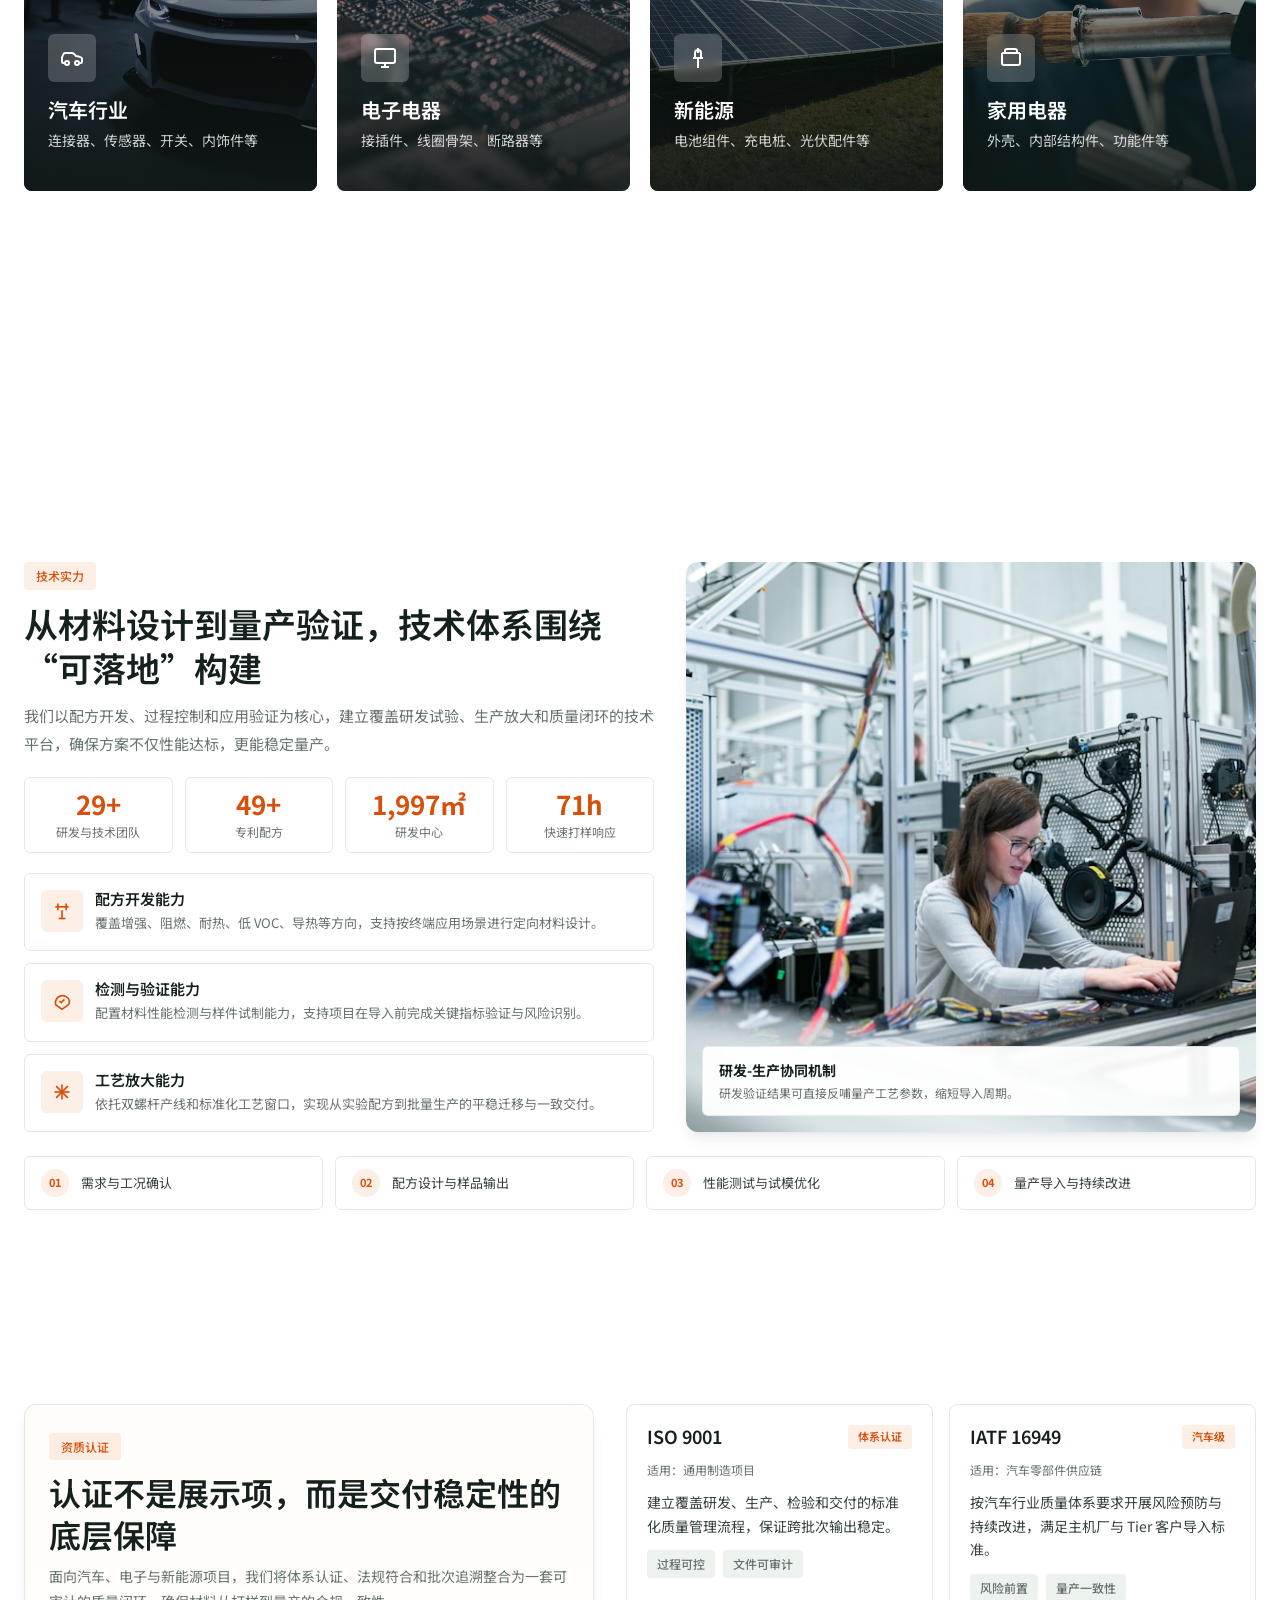
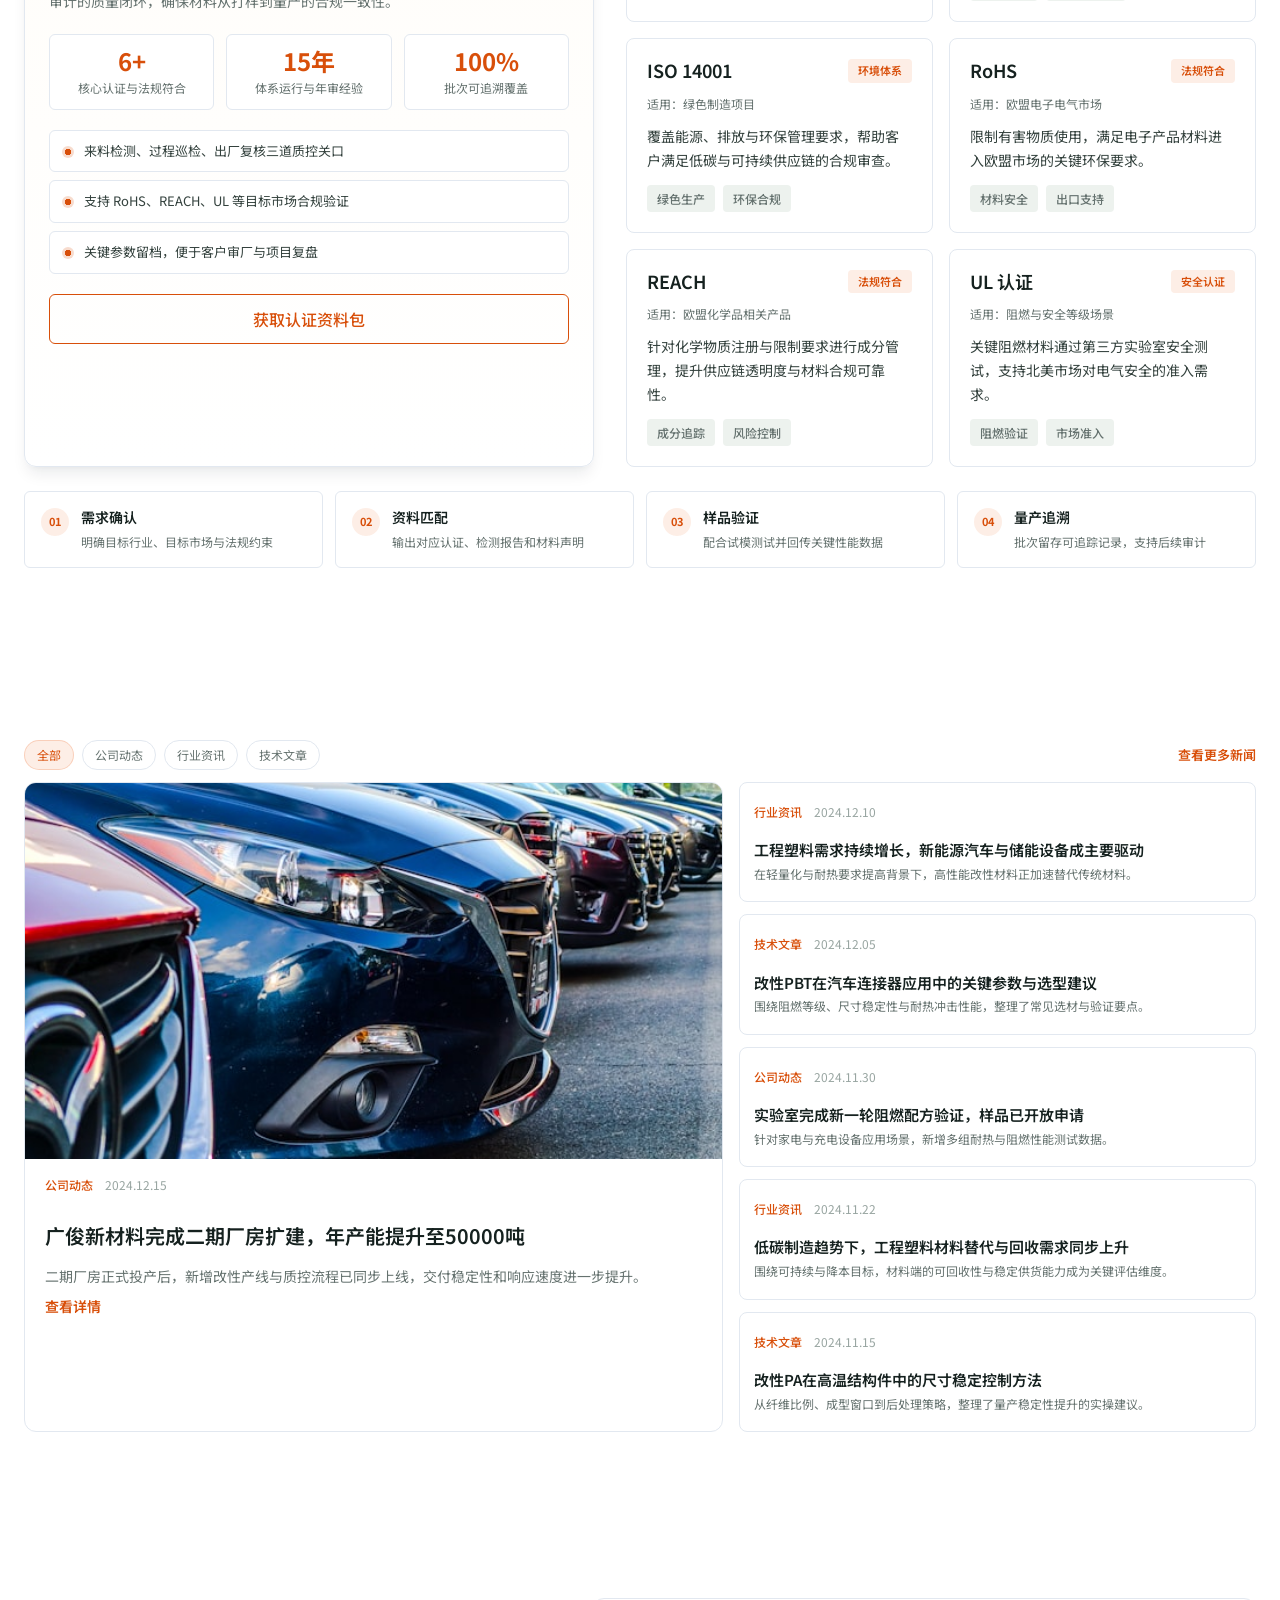
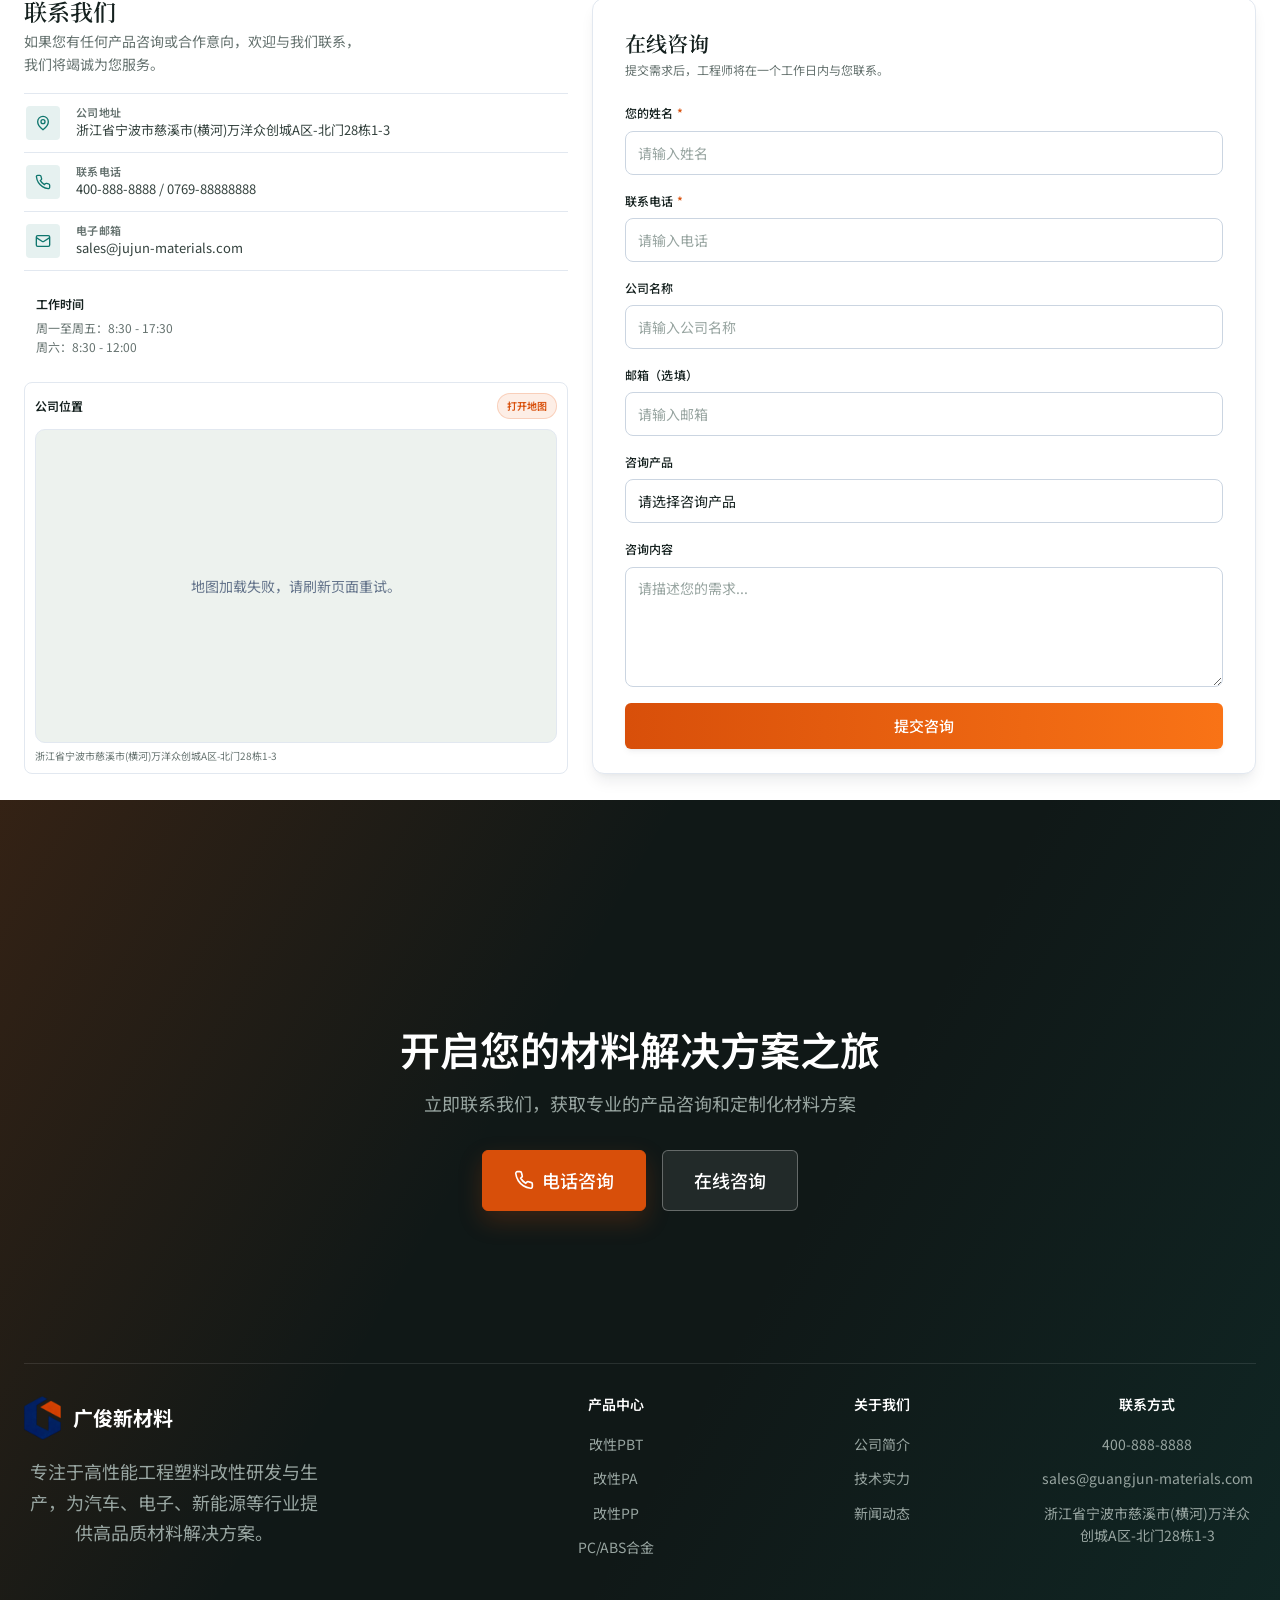
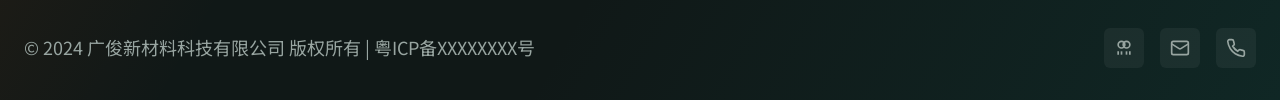
==== commit 071c263c: "Redesign certification and tech sections for clearer layout" ====
--- a/index.html
+++ b/index.html
@@ -532,17 +532,15 @@
   <section class="section" id="tech">
     <div class="container">
       <div class="tech-grid">
-        <div class="tech-image">
-          <img src="assets/images/tech-rd.jpg" alt="研发中心">
-        </div>
         <div class="tech-content">
-          <h2>技术实力</h2>
-          <p>拥有先进的研发设备和检测仪器，建立了完善的技术创新体系，持续为客户提供高性能材料解决方案。</p>
-          
+          <span class="badge badge-primary">技术实力</span>
+          <h2>从材料设计到量产验证，技术体系围绕“可落地”构建</h2>
+          <p>我们以配方开发、过程控制和应用验证为核心，建立覆盖研发试验、生产放大和质量闭环的技术平台，确保方案不仅性能达标，更能稳定量产。</p>
+
           <div class="tech-stats">
             <div class="tech-stat">
               <div class="tech-stat-value">30+</div>
-              <div class="tech-stat-label">研发人员</div>
+              <div class="tech-stat-label">研发与技术团队</div>
             </div>
             <div class="tech-stat">
               <div class="tech-stat-value">50+</div>
@@ -552,48 +550,86 @@
               <div class="tech-stat-value">2000㎡</div>
               <div class="tech-stat-label">研发中心</div>
             </div>
-          </div>
-          
-          <div class="tech-equipment">
-            <div class="tech-equipment-item">
-              <div class="tech-equipment-icon">
-                <svg viewBox="0 0 24 24" fill="none" stroke="currentColor" stroke-width="2">
-                  <circle cx="12" cy="12" r="10"/>
-                  <path d="M12 6v6l4 2"/>
-                </svg>
-              </div>
-              <div class="tech-equipment-info">
-                <h4>双螺杆挤出机</h4>
-                <p>科倍隆、莱斯特瑞兹等进口设备，年产能50000吨</p>
-              </div>
-            </div>
-            <div class="tech-equipment-item">
-              <div class="tech-equipment-icon">
-                <svg viewBox="0 0 24 24" fill="none" stroke="currentColor" stroke-width="2">
-                  <path d="M2 12h20"/>
-                  <path d="M20 12v6a2 2 0 0 1-2 2H6a2 2 0 0 1-2-2v-6"/>
-                  <path d="m12 12 4-8"/>
-                  <path d="m12 12-4-8"/>
-                </svg>
-              </div>
-              <div class="tech-equipment-info">
-                <h4>材料检测设备</h4>
-                <p>万能试验机、熔融指数仪、热变形温度仪等全套检测设备</p>
-              </div>
-            </div>
-            <div class="tech-equipment-item">
-              <div class="tech-equipment-icon">
-                <svg viewBox="0 0 24 24" fill="none" stroke="currentColor" stroke-width="2">
-                  <rect width="16" height="20" x="4" y="2" rx="2"/>
-                  <path d="M12 18h.01"/>
-                </svg>
-              </div>
-              <div class="tech-equipment-info">
-                <h4>注塑成型设备</h4>
-                <p>配备多台精密注塑机，可进行材料试制和样件生产</p>
-              </div>
-            </div>
-          </div>
+            <div class="tech-stat">
+              <div class="tech-stat-value">72h</div>
+              <div class="tech-stat-label">快速打样响应</div>
+            </div>
+          </div>
+
+          <div class="tech-capabilities">
+            <article class="tech-capability-item">
+              <div class="tech-capability-icon">
+                <svg viewBox="0 0 24 24" fill="none" stroke="currentColor" stroke-width="2">
+                  <path d="M4 7h16"/>
+                  <path d="M7 3v8"/>
+                  <path d="M17 3v8"/>
+                  <path d="M8 21h8"/>
+                  <path d="M12 11v10"/>
+                </svg>
+              </div>
+              <div class="tech-capability-body">
+                <h4>配方开发能力</h4>
+                <p>覆盖增强、阻燃、耐热、低 VOC、导热等方向，支持按终端应用场景进行定向材料设计。</p>
+              </div>
+            </article>
+
+            <article class="tech-capability-item">
+              <div class="tech-capability-icon">
+                <svg viewBox="0 0 24 24" fill="none" stroke="currentColor" stroke-width="2">
+                  <path d="m9 12 2 2 4-4"/>
+                  <path d="M21 12c0 1.66-.5 3.2-1.36 4.47L12 22l-7.64-5.53A8 8 0 1 1 21 12Z"/>
+                </svg>
+              </div>
+              <div class="tech-capability-body">
+                <h4>检测与验证能力</h4>
+                <p>配置材料性能检测与样件试制能力，支持项目在导入前完成关键指标验证与风险识别。</p>
+              </div>
+            </article>
+
+            <article class="tech-capability-item">
+              <div class="tech-capability-icon">
+                <svg viewBox="0 0 24 24" fill="none" stroke="currentColor" stroke-width="2">
+                  <path d="M12 3v18"/>
+                  <path d="M3 12h18"/>
+                  <path d="m19 5-7 7-7-7"/>
+                  <path d="m5 19 7-7 7 7"/>
+                </svg>
+              </div>
+              <div class="tech-capability-body">
+                <h4>工艺放大能力</h4>
+                <p>依托双螺杆产线和标准化工艺窗口，实现从实验配方到批量生产的平稳迁移与一致交付。</p>
+              </div>
+            </article>
+          </div>
+        </div>
+
+        <aside class="tech-side">
+          <div class="tech-image">
+            <img src="assets/images/tech-rd.jpg" alt="研发中心">
+            <div class="tech-image-note">
+              <strong>研发-生产协同机制</strong>
+              <span>研发验证结果可直接反哺量产工艺参数，缩短导入周期。</span>
+            </div>
+          </div>
+        </aside>
+      </div>
+
+      <div class="tech-process-strip" aria-label="技术服务流程">
+        <div class="tech-process-item">
+          <span>01</span>
+          <p>需求与工况确认</p>
+        </div>
+        <div class="tech-process-item">
+          <span>02</span>
+          <p>配方设计与样品输出</p>
+        </div>
+        <div class="tech-process-item">
+          <span>03</span>
+          <p>性能测试与试模优化</p>
+        </div>
+        <div class="tech-process-item">
+          <span>04</span>
+          <p>量产导入与持续改进</p>
         </div>
       </div>
     </div>
@@ -603,142 +639,145 @@
   <section class="section bg-slate-50" id="certifications">
     <div class="container">
       <div class="cert-layout">
-        <!-- Left: Quality Promise Visual -->
         <div class="cert-hero">
-          <div class="cert-badge-ring">
-            <div class="cert-badge-inner">
-              <svg viewBox="0 0 24 24" fill="none" stroke="currentColor" stroke-width="1.5" width="48" height="48">
-                <path d="M12 22s8-4 8-10V5l-8-3-8 3v7c0 6 8 10 8 10z"/>
-                <path d="m9 12 2 2 4-4"/>
-              </svg>
-            </div>
-          </div>
-          <h3>品质承诺</h3>
-          <p>通过多项国际权威认证，<br>从原料到成品全程质量可追溯</p>
-          
-          <div class="cert-stats-row">
-            <div class="cert-stat-mini">
-              <span class="cert-stat-num">6</span>
-              <span class="cert-stat-txt">项国际认证</span>
-            </div>
-            <div class="cert-stat-divider"></div>
-            <div class="cert-stat-mini">
-              <span class="cert-stat-num">100%</span>
-              <span class="cert-stat-txt">产品合规</span>
-            </div>
-            <div class="cert-stat-divider"></div>
-            <div class="cert-stat-mini">
-              <span class="cert-stat-num">15+</span>
-              <span class="cert-stat-txt">年认证历史</span>
-            </div>
-          </div>
-
-          <div class="cert-quality-tags">
-            <span class="cert-quality-tag">
-              <svg viewBox="0 0 24 24" fill="none" stroke="currentColor" stroke-width="2" width="14" height="14"><path d="M22 11.08V12a10 10 0 1 1-5.93-9.14"/><path d="m22 4-10 10-3-3"/></svg>
-              全流程质检
-            </span>
-            <span class="cert-quality-tag">
-              <svg viewBox="0 0 24 24" fill="none" stroke="currentColor" stroke-width="2" width="14" height="14"><path d="M22 11.08V12a10 10 0 1 1-5.93-9.14"/><path d="m22 4-10 10-3-3"/></svg>
-              年审持续通过
-            </span>
-            <span class="cert-quality-tag">
-              <svg viewBox="0 0 24 24" fill="none" stroke="currentColor" stroke-width="2" width="14" height="14"><path d="M22 11.08V12a10 10 0 1 1-5.93-9.14"/><path d="m22 4-10 10-3-3"/></svg>
-              第三方权威机构
-            </span>
-          </div>
-        </div>
-
-        <!-- Right: Certification Cards -->
+          <div class="cert-hero-header">
+            <span class="badge badge-primary">资质认证</span>
+            <h2>认证不是展示项，而是交付稳定性的底层保障</h2>
+            <p>面向汽车、电子与新能源项目，我们将体系认证、法规符合和批次追溯整合为一套可审计的质量闭环，确保材料从打样到量产的合规一致性。</p>
+          </div>
+
+          <div class="cert-trust-stats" aria-label="认证数据">
+            <div class="cert-stat-box">
+              <span class="cert-stat-value">6+</span>
+              <span class="cert-stat-label">核心认证与法规符合</span>
+            </div>
+            <div class="cert-stat-box">
+              <span class="cert-stat-value">15年</span>
+              <span class="cert-stat-label">体系运行与年审经验</span>
+            </div>
+            <div class="cert-stat-box">
+              <span class="cert-stat-value">100%</span>
+              <span class="cert-stat-label">批次可追溯覆盖</span>
+            </div>
+          </div>
+
+          <ul class="cert-promise-list">
+            <li>来料检测、过程巡检、出厂复核三道质控关口</li>
+            <li>支持 RoHS、REACH、UL 等目标市场合规验证</li>
+            <li>关键参数留档，便于客户审厂与项目复盘</li>
+          </ul>
+
+          <a href="#contact" class="btn btn-secondary cert-hero-action">获取认证资料包</a>
+        </div>
+
         <div class="cert-cards-grid">
-          <div class="cert-card-item">
-            <div class="cert-card-icon" style="background-color: rgba(234, 88, 12, 0.08); color: #ea580c;">
-              <svg viewBox="0 0 24 24" fill="none" stroke="currentColor" stroke-width="1.8" width="26" height="26">
-                <circle cx="12" cy="8" r="6"/>
-                <path d="M15.477 12.89 17 22l-5-3-5 3 1.523-9.11"/>
-              </svg>
-            </div>
-            <div class="cert-card-body">
+          <article class="cert-card-item">
+            <div class="cert-card-head">
               <h4>ISO 9001</h4>
-              <p>质量管理体系认证 — 建立完善的全过程质量控制体系</p>
-              <span class="cert-status">有效期内</span>
-            </div>
-          </div>
-
-          <div class="cert-card-item">
-            <div class="cert-card-icon" style="background-color: rgba(59, 130, 246, 0.08); color: #2563eb;">
-              <svg viewBox="0 0 24 24" fill="none" stroke="currentColor" stroke-width="1.8" width="26" height="26">
-                <path d="M19 17h2c.6 0 1-.4 1-1v-3c0-.9-.7-1.7-1.5-1.9C18.7 10.6 16 10 16 10s-1.3-1.4-2.2-2.3c-.5-.4-1.1-.7-1.8-.7H5c-.6 0-1.1.4-1.4.9l-1.4 2.9A3.7 3.7 0 0 0 2 12v4c0 .6.4 1 1 1h2"/>
-                <circle cx="7" cy="17" r="2"/>
-                <circle cx="17" cy="17" r="2"/>
-              </svg>
-            </div>
-            <div class="cert-card-body">
+              <span class="cert-status">体系认证</span>
+            </div>
+            <div class="cert-card-meta">适用：通用制造项目</div>
+            <p>建立覆盖研发、生产、检验和交付的标准化质量管理流程，保证跨批次输出稳定。</p>
+            <div class="cert-card-tags">
+              <span>过程可控</span>
+              <span>文件可审计</span>
+            </div>
+          </article>
+
+          <article class="cert-card-item">
+            <div class="cert-card-head">
               <h4>IATF 16949</h4>
-              <p>汽车行业质量管理 — 符合全球汽车供应链标准</p>
-              <span class="cert-status">有效期内</span>
-            </div>
-          </div>
-
-          <div class="cert-card-item">
-            <div class="cert-card-icon" style="background-color: rgba(34, 197, 94, 0.08); color: #16a34a;">
-              <svg viewBox="0 0 24 24" fill="none" stroke="currentColor" stroke-width="1.8" width="26" height="26">
-                <path d="M12 3a6 6 0 0 0 9 9 9 9 0 1 1-9-9Z"/>
-                <path d="M19 3v4"/>
-                <path d="M21 5h-4"/>
-              </svg>
-            </div>
-            <div class="cert-card-body">
+              <span class="cert-status">汽车级</span>
+            </div>
+            <div class="cert-card-meta">适用：汽车零部件供应链</div>
+            <p>按汽车行业质量体系要求开展风险预防与持续改进，满足主机厂与 Tier 客户导入标准。</p>
+            <div class="cert-card-tags">
+              <span>风险前置</span>
+              <span>量产一致性</span>
+            </div>
+          </article>
+
+          <article class="cert-card-item">
+            <div class="cert-card-head">
               <h4>ISO 14001</h4>
-              <p>环境管理体系 — 绿色生产、节能减排、可持续发展</p>
-              <span class="cert-status">有效期内</span>
-            </div>
-          </div>
-
-          <div class="cert-card-item">
-            <div class="cert-card-icon" style="background-color: rgba(168, 85, 247, 0.08); color: #9333ea;">
-              <svg viewBox="0 0 24 24" fill="none" stroke="currentColor" stroke-width="1.8" width="26" height="26">
-                <path d="M9 12h6"/>
-                <path d="M12 9v6"/>
-                <circle cx="12" cy="12" r="10"/>
-                <path d="M12 6v.01"/>
-                <path d="M12 18v.01"/>
-                <path d="M6 12H6.01"/>
-                <path d="M18 12h-.01"/>
-              </svg>
-            </div>
-            <div class="cert-card-body">
-              <h4>ROHS</h4>
-              <p>欧盟有害物质限制指令 — 产品符合环保安全标准</p>
-              <span class="cert-status">符合要求</span>
-            </div>
-          </div>
-
-          <div class="cert-card-item">
-            <div class="cert-card-icon" style="background-color: rgba(245, 158, 11, 0.08); color: #d97706;">
-              <svg viewBox="0 0 24 24" fill="none" stroke="currentColor" stroke-width="1.8" width="26" height="26">
-                <path d="M12 22s8-4 8-10V5l-8-3-8 3v7c0 6 8 10 8 10z"/>
-                <path d="m9 12 2 2 4-4"/>
-              </svg>
-            </div>
-            <div class="cert-card-body">
+              <span class="cert-status">环境体系</span>
+            </div>
+            <div class="cert-card-meta">适用：绿色制造项目</div>
+            <p>覆盖能源、排放与环保管理要求，帮助客户满足低碳与可持续供应链的合规审查。</p>
+            <div class="cert-card-tags">
+              <span>绿色生产</span>
+              <span>环保合规</span>
+            </div>
+          </article>
+
+          <article class="cert-card-item">
+            <div class="cert-card-head">
+              <h4>RoHS</h4>
+              <span class="cert-status">法规符合</span>
+            </div>
+            <div class="cert-card-meta">适用：欧盟电子电气市场</div>
+            <p>限制有害物质使用，满足电子产品材料进入欧盟市场的关键环保要求。</p>
+            <div class="cert-card-tags">
+              <span>材料安全</span>
+              <span>出口支持</span>
+            </div>
+          </article>
+
+          <article class="cert-card-item">
+            <div class="cert-card-head">
               <h4>REACH</h4>
-              <p>欧盟化学品注册法规 — 材料成分全链路可追溯</p>
-              <span class="cert-status">已注册</span>
-            </div>
-          </div>
-
-          <div class="cert-card-item">
-            <div class="cert-card-icon" style="background-color: rgba(220, 38, 38, 0.08); color: #dc2626;">
-              <svg viewBox="0 0 24 24" fill="none" stroke="currentColor" stroke-width="1.8" width="26" height="26">
-                <path d="M13 2 3 14h9l-1 8 10-12h-9l1-8z"/>
-              </svg>
-            </div>
-            <div class="cert-card-body">
+              <span class="cert-status">法规符合</span>
+            </div>
+            <div class="cert-card-meta">适用：欧盟化学品相关产品</div>
+            <p>针对化学物质注册与限制要求进行成分管理，提升供应链透明度与材料合规可靠性。</p>
+            <div class="cert-card-tags">
+              <span>成分追踪</span>
+              <span>风险控制</span>
+            </div>
+          </article>
+
+          <article class="cert-card-item">
+            <div class="cert-card-head">
               <h4>UL 认证</h4>
-              <p>美国安全认证 — 阻燃材料通过UL实验室检测</p>
-              <span class="cert-status">已认证</span>
-            </div>
+              <span class="cert-status">安全认证</span>
+            </div>
+            <div class="cert-card-meta">适用：阻燃与安全等级场景</div>
+            <p>关键阻燃材料通过第三方实验室安全测试，支持北美市场对电气安全的准入需求。</p>
+            <div class="cert-card-tags">
+              <span>阻燃验证</span>
+              <span>市场准入</span>
+            </div>
+          </article>
+        </div>
+      </div>
+
+      <div class="cert-process-strip" aria-label="认证执行流程">
+        <div class="cert-process-item">
+          <span class="cert-process-index">01</span>
+          <div>
+            <h5>需求确认</h5>
+            <p>明确目标行业、目标市场与法规约束</p>
+          </div>
+        </div>
+        <div class="cert-process-item">
+          <span class="cert-process-index">02</span>
+          <div>
+            <h5>资料匹配</h5>
+            <p>输出对应认证、检测报告和材料声明</p>
+          </div>
+        </div>
+        <div class="cert-process-item">
+          <span class="cert-process-index">03</span>
+          <div>
+            <h5>样品验证</h5>
+            <p>配合试模测试并回传关键性能数据</p>
+          </div>
+        </div>
+        <div class="cert-process-item">
+          <span class="cert-process-index">04</span>
+          <div>
+            <h5>量产追溯</h5>
+            <p>批次留存可追踪记录，支持后续审计</p>
           </div>
         </div>
       </div>
--- a/assets/css/sections.css
+++ b/assets/css/sections.css
@@ -618,179 +618,120 @@
 }
 
 /* ============================================
-   Certifications Section — Two-column layout
-   Left: quality promise hero, Right: cert cards
+   Certifications Section
    ============================================ */
 
 .cert-layout {
   display: grid;
-  grid-template-columns: 340px 1fr;
-  gap: var(--space-10);
-  align-items: center;
-}
-
-/* === Left: Quality Promise Hero === */
+  grid-template-columns: minmax(340px, 0.95fr) minmax(0, 1.05fr);
+  gap: var(--space-8);
+  align-items: stretch;
+  margin-bottom: var(--space-6);
+}
+
 .cert-hero {
-  text-align: center;
-  padding: var(--space-8) var(--space-6);
-  background-color: var(--bg-white);
+  background: linear-gradient(180deg, #fffdf9 0%, #ffffff 100%);
+  border: 1px solid var(--border-light);
   border-radius: var(--radius-xl);
   box-shadow: var(--shadow-lg);
-  border: 1px solid rgba(16, 24, 23, 0.06);
+  padding: var(--space-7, 28px) var(--space-6);
+  display: flex;
+  flex-direction: column;
+  gap: var(--space-5);
+}
+
+.cert-hero-header h2 {
+  margin: var(--space-3) 0 var(--space-2);
+  font-size: clamp(24px, 1.4vw + 18px, 32px);
+  line-height: 1.3;
+}
+
+.cert-hero-header p {
+  margin: 0;
+  font-size: 14px;
+  line-height: 1.8;
+  color: var(--text-muted);
+}
+
+.cert-trust-stats {
+  display: grid;
+  grid-template-columns: repeat(3, minmax(0, 1fr));
+  gap: var(--space-3);
+}
+
+.cert-stat-box {
+  border: 1px solid var(--border-light);
+  border-radius: var(--radius-md);
+  background-color: var(--bg-white);
+  padding: var(--space-3);
+  text-align: center;
+}
+
+.cert-stat-value {
+  display: block;
+  font-size: 24px;
+  font-weight: 700;
+  color: var(--primary);
+  line-height: 1.15;
+  margin-bottom: 4px;
+}
+
+.cert-stat-label {
+  display: block;
+  font-size: 12px;
+  color: var(--text-muted);
+  line-height: 1.5;
+}
+
+.cert-promise-list {
+  display: grid;
+  gap: var(--space-2);
+  margin: 0;
+  padding: 0;
+}
+
+.cert-promise-list li {
   position: relative;
-  overflow: hidden;
-}
-
-.cert-hero::before {
+  padding: 10px 12px 10px 34px;
+  border: 1px solid var(--border-light);
+  border-radius: var(--radius-md);
+  background-color: var(--bg-white);
+  font-size: 13px;
+  color: var(--text-body);
+  line-height: 1.6;
+}
+
+.cert-promise-list li::before {
   content: "";
   position: absolute;
-  top: -60px;
-  left: 50%;
-  transform: translateX(-50%);
-  width: 200px;
-  height: 200px;
-  background: radial-gradient(circle, rgba(234,88,12,0.08) 0%, transparent 70%);
-  pointer-events: none;
-}
-
-/* Animated badge ring */
-.cert-badge-ring {
-  width: 100px;
-  height: 100px;
-  margin: 0 auto var(--space-5);
-  border-radius: 50%;
-  background: linear-gradient(135deg, var(--primary), var(--accent));
-  display: flex;
-  align-items: center;
+  left: 12px;
+  top: 15px;
+  width: 12px;
+  height: 12px;
+  border-radius: 999px;
+  background: radial-gradient(circle at center, var(--primary) 40%, rgba(216, 79, 10, 0.2) 41%);
+}
+
+.cert-hero-action {
+  width: 100%;
   justify-content: center;
-  box-shadow: 0 8px 32px rgba(234, 88, 12, 0.25);
-  position: relative;
-}
-
-.cert-badge-ring::before {
-  content: "";
-  position: absolute;
-  inset: -3px;
-  border-radius: 50%;
-  background: conic-gradient(from 0deg, transparent, rgba(255,255,255,0.3), transparent, rgba(255,255,255,0.15), transparent);
-  animation: cert-spin 8s linear infinite;
-}
-
-@keyframes cert-spin {
-  to { transform: rotate(360deg); }
-}
-
-.cert-badge-inner {
-  width: calc(100% - 6px);
-  height: calc(100% - 6px);
-  border-radius: 50%;
+}
+
+.cert-cards-grid {
+  display: grid;
+  grid-template-columns: repeat(2, minmax(0, 1fr));
+  gap: var(--space-4);
+}
+
+.cert-card-item {
+  display: flex;
+  flex-direction: column;
+  gap: var(--space-3);
+  border: 1px solid var(--border-light);
+  border-radius: var(--radius-lg);
   background-color: var(--bg-white);
-  display: flex;
-  align-items: center;
-  justify-content: center;
-  color: var(--primary);
-  position: relative;
-  z-index: 1;
-}
-
-.cert-hero h3 {
-  font-size: 24px;
-  margin-bottom: var(--space-2);
-  color: var(--text-heading);
-}
-
-.cert-hero > p {
-  font-size: 14px;
-  color: var(--text-muted);
-  line-height: 1.7;
-  margin-bottom: var(--space-6);
-}
-
-/* Stats row inside hero */
-.cert-stats-row {
-  display: flex;
-  align-items: center;
-  justify-content: center;
-  gap: var(--space-4);
-  margin-bottom: var(--space-6);
-  padding: var(--space-4) var(--space-3);
-  background-color: var(--bg-slate-50);
-  border-radius: var(--radius-lg);
-}
-
-.cert-stat-mini {
-  display: flex;
-  flex-direction: column;
-  align-items: center;
-}
-
-.cert-stat-num {
-  font-size: 22px;
-  font-weight: 700;
-  color: var(--primary);
-  line-height: 1.2;
-}
-
-.cert-stat-txt {
-  font-size: 11px;
-  color: var(--text-muted);
-  white-space: nowrap;
-}
-
-.cert-stat-divider {
-  width: 1px;
-  height: 28px;
-  background-color: var(--border-light);
-}
-
-/* Quality tags */
-.cert-quality-tags {
-  display: flex;
-  flex-direction: column;
-  gap: var(--space-2);
-  align-items: flex-start;
-}
-
-.cert-quality-tag {
-  display: inline-flex;
-  align-items: center;
-  gap: var(--space-2);
-  font-size: 13px;
-  font-weight: 500;
-  color: var(--text-body);
-  background-color: var(--bg-white);
-  border: 1px solid var(--border-light);
-  border-radius: var(--radius-md);
-  padding: 6px 14px;
-  transition: all var(--transition-base);
-}
-
-.cert-quality-tag:hover {
-  border-color: var(--primary-border);
-  background-color: var(--primary-light);
-}
-
-.cert-quality-tag svg {
-  color: var(--primary);
-  flex-shrink: 0;
-}
-
-/* === Right: Certification Cards Grid === */
-.cert-cards-grid {
-  display: grid;
-  grid-template-columns: repeat(2, 1fr);
-  gap: var(--space-4);
-}
-
-.cert-card-item {
-  display: flex;
-  align-items: flex-start;
-  gap: var(--space-4);
   padding: var(--space-5);
-  background-color: var(--bg-white);
-  border: 1px solid var(--border-light);
-  border-radius: var(--radius-lg);
-  transition: all var(--transition-base);
+  transition: border-color var(--transition-base), box-shadow var(--transition-base), transform var(--transition-base);
 }
 
 .cert-card-item:hover {
@@ -799,98 +740,147 @@
   transform: translateY(-2px);
 }
 
-.cert-card-icon {
-  width: 48px;
-  height: 48px;
-  border-radius: var(--radius-lg);
-  display: flex;
+.cert-card-head {
+  display: flex;
+  align-items: flex-start;
+  justify-content: space-between;
+  gap: var(--space-3);
+}
+
+.cert-card-head h4 {
+  margin: 0;
+  font-size: 18px;
+  line-height: 1.3;
+}
+
+.cert-status {
+  flex-shrink: 0;
+  display: inline-flex;
   align-items: center;
   justify-content: center;
-  flex-shrink: 0;
-}
-
-.cert-card-icon svg {
-  width: 26px;
-  height: 26px;
-}
-
-.cert-card-body {
-  flex: 1;
-  min-width: 0;
-}
-
-.cert-card-body h4 {
-  font-size: 16px;
-  margin-bottom: var(--space-1);
-  color: var(--text-heading);
-}
-
-.cert-card-body p {
-  font-size: 13px;
-  color: var(--text-muted);
-  line-height: 1.5;
-  margin-bottom: var(--space-2);
-  display: -webkit-box;
-  -webkit-line-clamp: 2;
-  -webkit-box-orient: vertical;
-  overflow: hidden;
-}
-
-.cert-status {
-  display: inline-block;
   font-size: 11px;
   font-weight: 600;
-  padding: 2px 10px;
+  padding: 3px 10px;
   border-radius: var(--radius-sm);
-  background-color: rgba(34, 197, 94, 0.08);
-  color: #16a34a;
-}
-
-/* === Responsive === */
-
-@media (max-width: 1024px) {
-  .cert-layout {
-    grid-template-columns: 280px 1fr;
-    gap: var(--space-8);
-  }
-
-  .cert-cards-grid {
-    grid-template-columns: repeat(2, 1fr);
-  }
-}
-
-@media (max-width: 900px) {
+  background-color: var(--primary-light);
+  color: var(--primary);
+}
+
+.cert-card-meta {
+  font-size: 12px;
+  color: var(--text-muted);
+  line-height: 1.5;
+}
+
+.cert-card-item p {
+  margin: 0;
+  font-size: 14px;
+  line-height: 1.7;
+  color: var(--text-body);
+}
+
+.cert-card-tags {
+  display: flex;
+  flex-wrap: wrap;
+  gap: var(--space-2);
+}
+
+.cert-card-tags span {
+  display: inline-flex;
+  align-items: center;
+  padding: 4px 10px;
+  border-radius: var(--radius-sm);
+  background-color: var(--bg-slate-100);
+  color: var(--text-muted);
+  font-size: 12px;
+  font-weight: 500;
+}
+
+.cert-process-strip {
+  display: grid;
+  grid-template-columns: repeat(4, minmax(0, 1fr));
+  gap: var(--space-3);
+}
+
+.cert-process-item {
+  display: flex;
+  align-items: flex-start;
+  gap: var(--space-3);
+  padding: var(--space-4);
+  border: 1px solid var(--border-light);
+  border-radius: var(--radius-md);
+  background-color: var(--bg-white);
+}
+
+.cert-process-index {
+  width: 28px;
+  height: 28px;
+  border-radius: 999px;
+  display: inline-flex;
+  align-items: center;
+  justify-content: center;
+  font-size: 11px;
+  font-weight: 700;
+  color: var(--primary);
+  background-color: var(--primary-light);
+  flex-shrink: 0;
+}
+
+.cert-process-item h5 {
+  margin: 0 0 4px;
+  font-size: 14px;
+  line-height: 1.4;
+}
+
+.cert-process-item p {
+  margin: 0;
+  font-size: 12px;
+  color: var(--text-muted);
+  line-height: 1.6;
+}
+
+@media (max-width: 1180px) {
   .cert-layout {
     grid-template-columns: 1fr;
-    gap: var(--space-8);
   }
 
   .cert-hero {
-    max-width: 400px;
-    margin: 0 auto;
-  }
-
-  .cert-cards-grid {
-    grid-template-columns: repeat(2, 1fr);
-  }
-}
-
-@media (max-width: 600px) {
+    max-width: 760px;
+  }
+}
+
+@media (max-width: 900px) {
   .cert-cards-grid {
     grid-template-columns: 1fr;
   }
 
-  .cert-stats-row {
-    gap: var(--space-3);
-  }
-
-  .cert-quality-tags {
-    flex-direction: row;
-    flex-wrap: wrap;
-    justify-content: center;
-  }
-}
-
+  .cert-process-strip {
+    grid-template-columns: repeat(2, minmax(0, 1fr));
+  }
+}
+
+@media (max-width: 640px) {
+  .cert-hero {
+    padding: var(--space-6) var(--space-4);
+    gap: var(--space-4);
+  }
+
+  .cert-trust-stats {
+    grid-template-columns: 1fr;
+  }
+
+  .cert-card-item {
+    padding: var(--space-4);
+  }
+
+  .cert-card-head h4 {
+    font-size: 16px;
+  }
+
+  .cert-process-strip {
+    grid-template-columns: 1fr;
+  }
+}
 /* ============================================
    Cases Section
    ============================================ */
@@ -1005,133 +995,225 @@
 
 .tech-grid {
   display: grid;
-  grid-template-columns: 1fr 1fr;
-  gap: var(--space-10);
+  grid-template-columns: minmax(0, 1.05fr) minmax(340px, 0.95fr);
+  gap: var(--space-8);
+  align-items: stretch;
+  margin-bottom: var(--space-6);
+}
+
+.tech-content h2 {
+  margin: var(--space-3) 0 var(--space-3);
+  font-size: clamp(26px, 1.6vw + 18px, 34px);
+  line-height: 1.3;
+}
+
+.tech-content > p {
+  font-size: 15px;
+  color: var(--text-muted);
+  margin-bottom: var(--space-5);
+  line-height: 1.85;
+}
+
+.tech-stats {
+  display: grid;
+  grid-template-columns: repeat(4, minmax(0, 1fr));
+  gap: var(--space-3);
+  margin-bottom: var(--space-5);
+}
+
+.tech-stat {
+  border: 1px solid var(--border-light);
+  border-radius: var(--radius-md);
+  padding: var(--space-3) var(--space-2);
+  background-color: var(--bg-white);
+  text-align: center;
+}
+
+.tech-stat-value {
+  font-size: 26px;
+  font-weight: 700;
+  color: var(--primary);
+  line-height: 1.1;
+  margin-bottom: 4px;
+}
+
+.tech-stat-label {
+  font-size: 12px;
+  color: var(--text-muted);
+  line-height: 1.45;
+}
+
+.tech-capabilities {
+  display: grid;
+  gap: var(--space-3);
+}
+
+.tech-capability-item {
+  display: flex;
+  align-items: flex-start;
+  gap: var(--space-3);
+  border: 1px solid var(--border-light);
+  border-radius: var(--radius-md);
+  background-color: var(--bg-white);
+  padding: var(--space-4);
+  transition: border-color var(--transition-base), box-shadow var(--transition-base), transform var(--transition-base);
+}
+
+.tech-capability-item:hover {
+  border-color: var(--primary-border);
+  box-shadow: var(--shadow-md);
+  transform: translateY(-2px);
+}
+
+.tech-capability-icon {
+  width: 42px;
+  height: 42px;
+  border-radius: var(--radius-md);
+  background-color: var(--primary-light);
+  color: var(--primary);
+  display: inline-flex;
   align-items: center;
+  justify-content: center;
+  flex-shrink: 0;
+}
+
+.tech-capability-icon svg {
+  width: 20px;
+  height: 20px;
+}
+
+.tech-capability-body h4 {
+  margin: 0 0 4px;
+  font-size: 15px;
+}
+
+.tech-capability-body p {
+  margin: 0;
+  font-size: 13px;
+  color: var(--text-muted);
+  line-height: 1.7;
+}
+
+.tech-side {
+  display: grid;
+  grid-template-rows: 1fr;
 }
 
 .tech-image {
   border-radius: var(--radius-xl);
   overflow: hidden;
-  box-shadow: var(--shadow-xl);
-  max-height: 500px;
+  box-shadow: var(--shadow-lg);
+  position: relative;
+  min-height: 460px;
 }
 
 .tech-image img {
+  width: 100%;
   height: 100%;
   object-fit: cover;
 }
 
-.tech-image img {
-  width: 100%;
-  height: auto;
-}
-
-.tech-content h2 {
-  margin-bottom: var(--space-4);
-}
-
-.tech-content > p {
-  font-size: 16px;
-  color: var(--text-muted);
-  margin-bottom: var(--space-6);
-}
-
-.tech-stats {
-  display: grid;
-  grid-template-columns: repeat(3, 1fr);
-  gap: var(--space-4);
-  margin-bottom: var(--space-6);
-}
-
-.tech-stat {
-  text-align: center;
-  padding: var(--space-4);
-  background-color: var(--bg-slate-50);
-  border-radius: var(--radius-lg);
-  border: 1px solid rgba(16, 24, 23, 0.06);
-}
-
-.tech-stat-value {
-  font-size: 28px;
-  font-weight: 700;
-  color: var(--primary);
-  line-height: 1;
-  margin-bottom: var(--space-1);
-}
-
-.tech-stat-label {
-  font-size: 13px;
-  color: var(--text-muted);
-}
-
-.tech-equipment {
-  display: flex;
-  flex-direction: column;
+.tech-image-note {
+  position: absolute;
+  left: var(--space-4);
+  right: var(--space-4);
+  bottom: var(--space-4);
+  padding: var(--space-3) var(--space-4);
+  border-radius: var(--radius-md);
+  background-color: rgba(255, 255, 255, 0.94);
+  border: 1px solid rgba(15, 23, 42, 0.08);
+  backdrop-filter: blur(2px);
+}
+
+.tech-image-note strong {
+  display: block;
+  margin-bottom: 2px;
+  font-size: 14px;
+  color: var(--text-heading);
+}
+
+.tech-image-note span {
+  display: block;
+  font-size: 12px;
+  line-height: 1.6;
+  color: var(--text-muted);
+}
+
+.tech-process-strip {
+  display: grid;
+  grid-template-columns: repeat(4, minmax(0, 1fr));
   gap: var(--space-3);
 }
 
-.tech-equipment-item {
+.tech-process-item {
+  border: 1px solid var(--border-light);
+  border-radius: var(--radius-md);
+  background-color: var(--bg-white);
+  padding: var(--space-3) var(--space-4);
   display: flex;
   align-items: center;
   gap: var(--space-3);
-  padding: var(--space-3);
-  background-color: var(--bg-white);
-  border: 1px solid var(--border-light);
-  border-radius: var(--radius-lg);
-  transition: transform var(--transition-base), border-color var(--transition-base);
-}
-
-.tech-equipment-item:hover {
-  transform: translateX(4px);
-  border-color: var(--primary-border);
-}
-
-.tech-equipment-icon {
-  width: 40px;
-  height: 40px;
+}
+
+.tech-process-item span {
+  width: 28px;
+  height: 28px;
+  border-radius: 999px;
   background-color: var(--primary-light);
   color: var(--primary);
-  border-radius: var(--radius-md);
-  display: flex;
+  font-size: 11px;
+  font-weight: 700;
+  display: inline-flex;
   align-items: center;
   justify-content: center;
   flex-shrink: 0;
 }
 
-.tech-equipment-icon svg {
-  width: 20px;
-  height: 20px;
-}
-
-.tech-equipment-info h4 {
-  font-size: 14px;
-  margin-bottom: 2px;
-}
-
-.tech-equipment-info p {
-  font-size: 12px;
-  color: var(--text-muted);
+.tech-process-item p {
   margin: 0;
-}
-
-@media (max-width: 1024px) {
+  font-size: 13px;
+  color: var(--text-body);
+  line-height: 1.5;
+}
+
+@media (max-width: 1100px) {
   .tech-grid {
     grid-template-columns: 1fr;
-    gap: var(--space-10);
+  }
+
+  .tech-side {
+    grid-template-rows: 1fr;
   }
 
   .tech-image {
-    order: -1;
-  }
-}
-
-@media (max-width: 640px) {
+    min-height: 320px;
+  }
+}
+
+@media (max-width: 768px) {
+  .tech-stats {
+    grid-template-columns: repeat(2, minmax(0, 1fr));
+  }
+
+  .tech-process-strip {
+    grid-template-columns: repeat(2, minmax(0, 1fr));
+  }
+}
+
+@media (max-width: 540px) {
   .tech-stats {
     grid-template-columns: 1fr;
   }
-}
-
+
+  .tech-process-strip {
+    grid-template-columns: 1fr;
+  }
+
+  .tech-image-note {
+    position: static;
+    margin: var(--space-3);
+  }
+}
 /* ============================================
    News Section
    ============================================ */
--- a/assets/css/responsive.css
+++ b/assets/css/responsive.css
@@ -39,8 +39,9 @@
   .tech-image { order: -1; max-height: 400px; }
 
   /* Certifications */
-  .cert-layout { grid-template-columns: 280px 1fr; gap: var(--space-6); }
-  .cert-hero { padding: var(--space-6) var(--space-5); }
+  .cert-layout { grid-template-columns: 1fr; gap: var(--space-6); }
+  .cert-hero { padding: var(--space-6) var(--space-5); max-width: 100%; }
+  .cert-process-strip { grid-template-columns: repeat(2, 1fr); }
 
   /* News — 2 columns */
   .news-grid { grid-template-columns: repeat(2, 1fr); }
@@ -125,10 +126,10 @@
   .tech-stat-value { font-size: 24px; }
 
   /* Certifications mobile — stack vertically */
-  .cert-layout { grid-template-columns: 1fr; gap: var(--space-8); }
-  .cert-hero { max-width: 400px; margin: 0 auto; }
-  .cert-cards-grid { grid-template-columns: repeat(2, 1fr); }
-  .cert-quality-tags { flex-direction: row; flex-wrap: wrap; justify-content: center; }
+  .cert-layout { grid-template-columns: 1fr; gap: var(--space-6); }
+  .cert-hero { max-width: 100%; margin: 0; }
+  .cert-cards-grid { grid-template-columns: 1fr; }
+  .cert-process-strip { grid-template-columns: 1fr; }
 
   /* News mobile */
   .news-grid { grid-template-columns: 1fr; }
@@ -183,8 +184,6 @@
 
   /* Certifications single column cards */
   .cert-cards-grid { grid-template-columns: 1fr; }
-  .cert-badge-ring { width: 80px; height: 80px; }
-  .cert-badge-inner svg { width: 36px; height: 36px; }
 
   .section-header h2 { font-size: 22px; margin-bottom: var(--space-3); }
   .section-header p { font-size: 14px; }
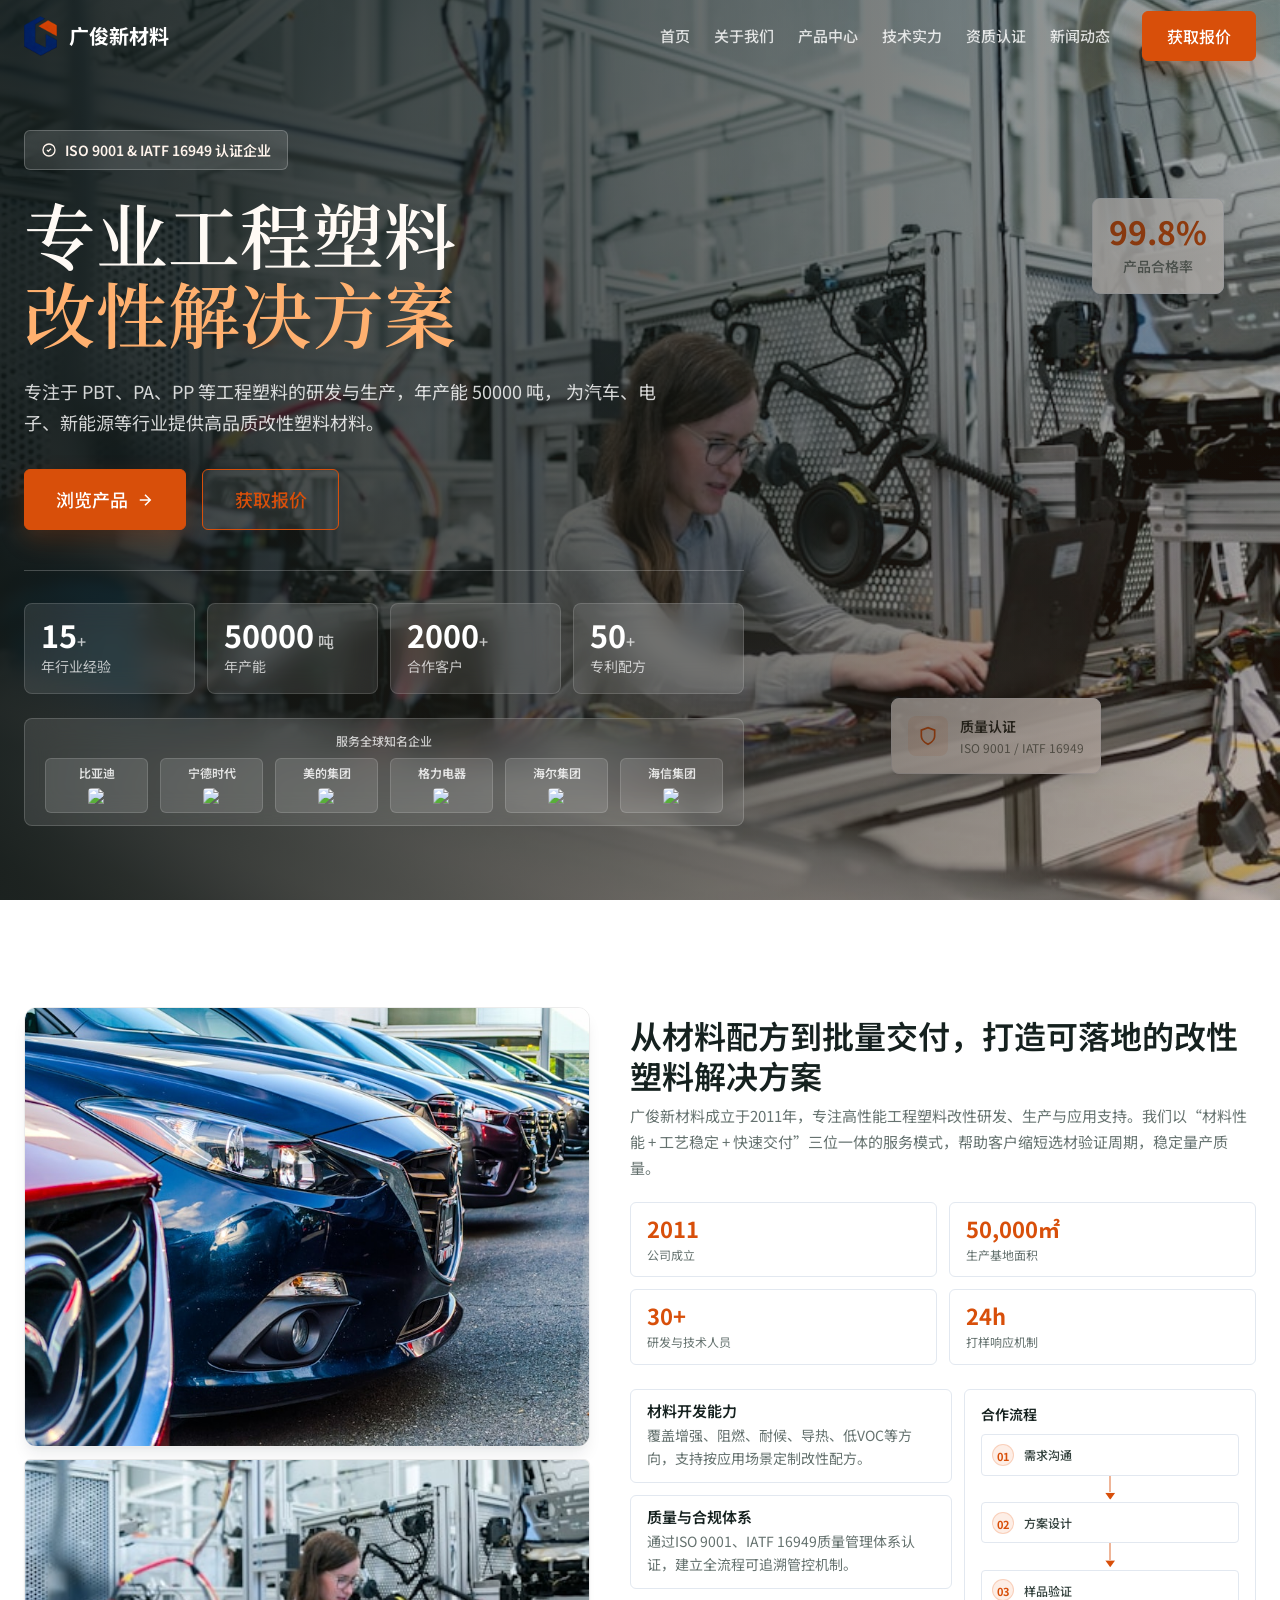
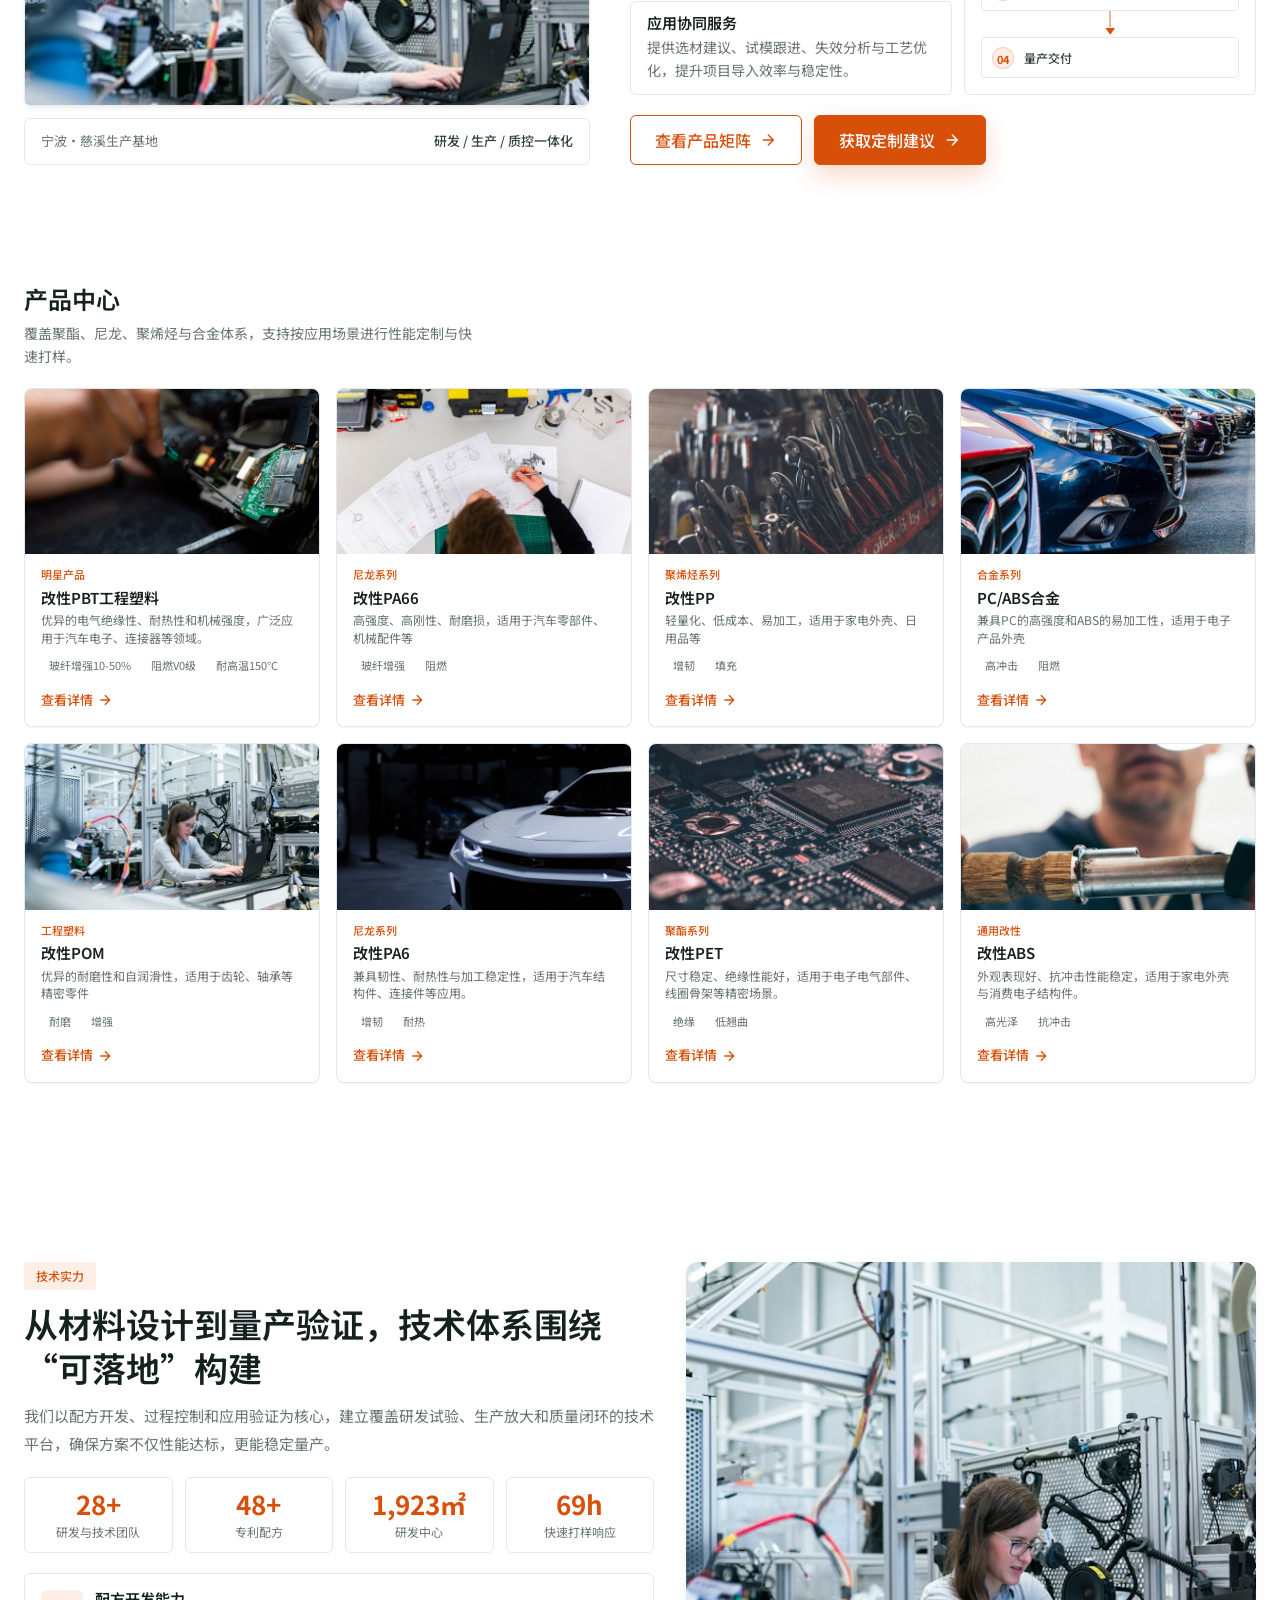
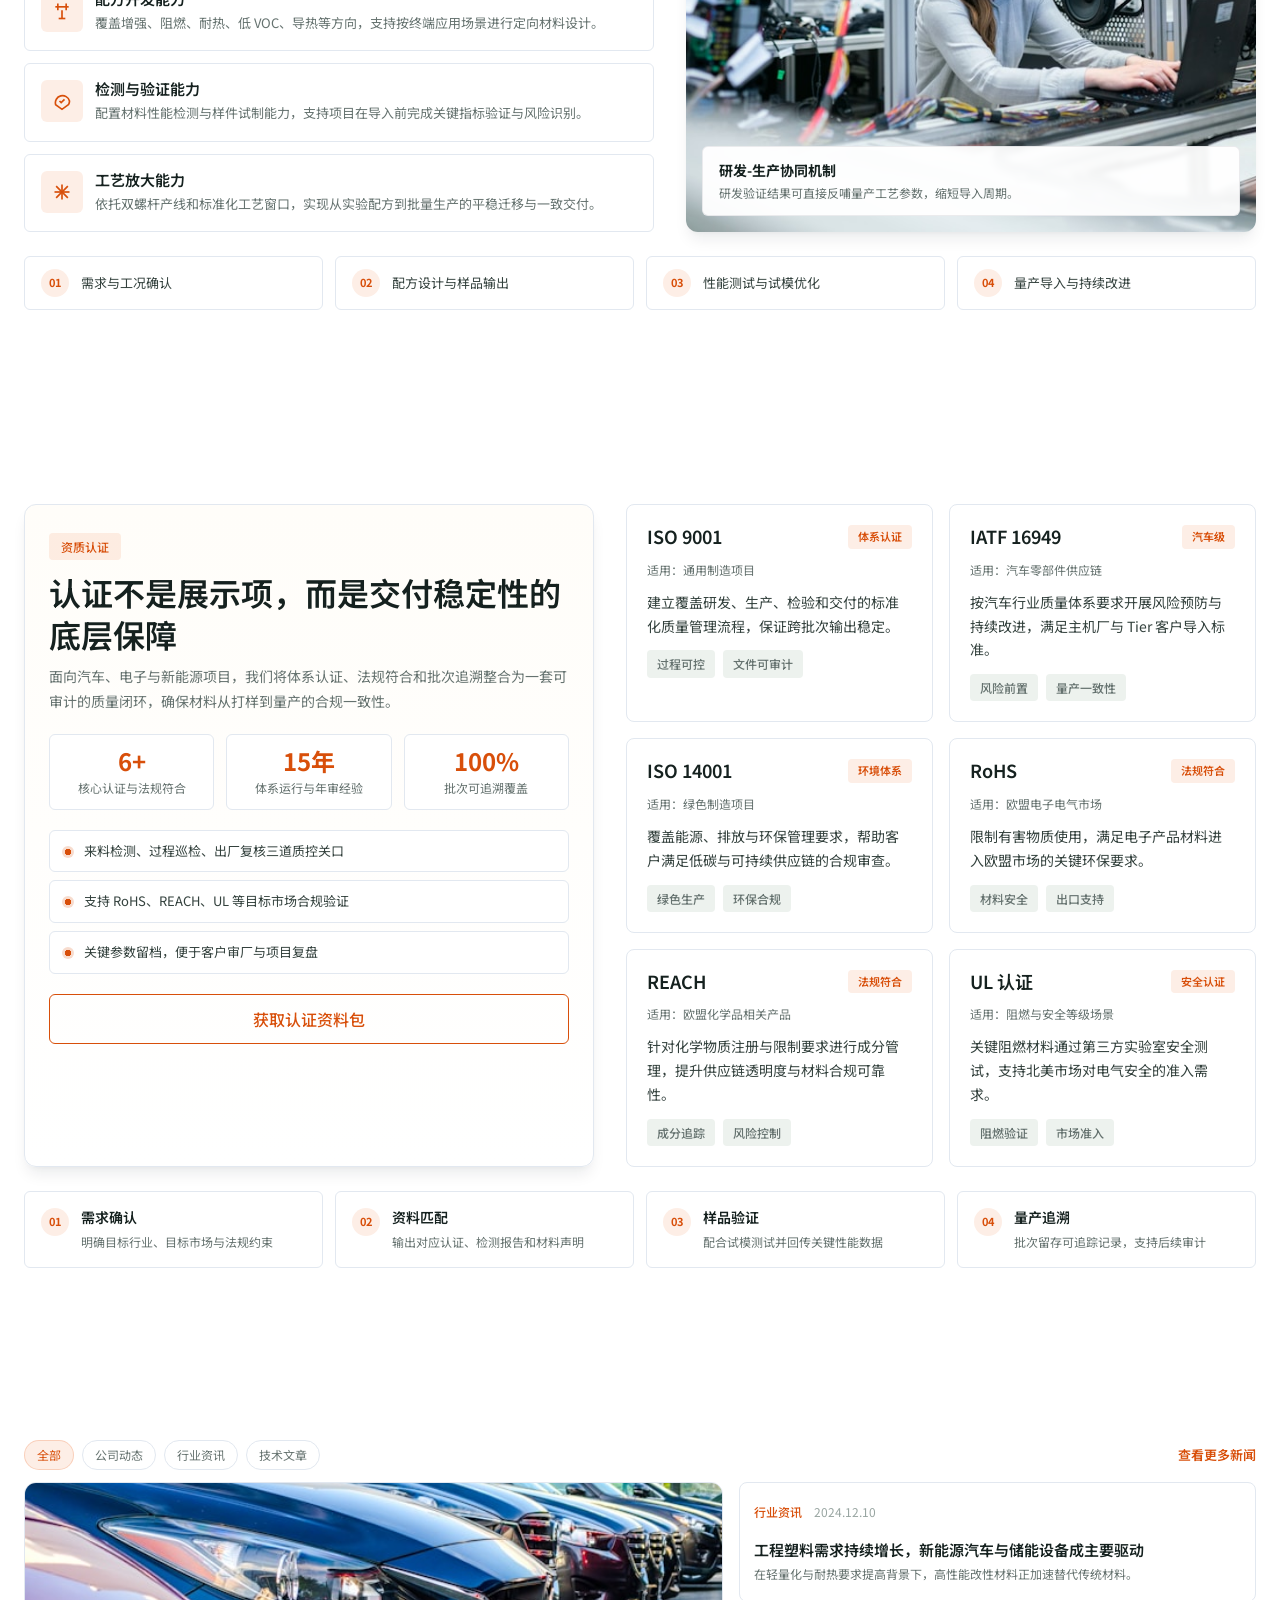
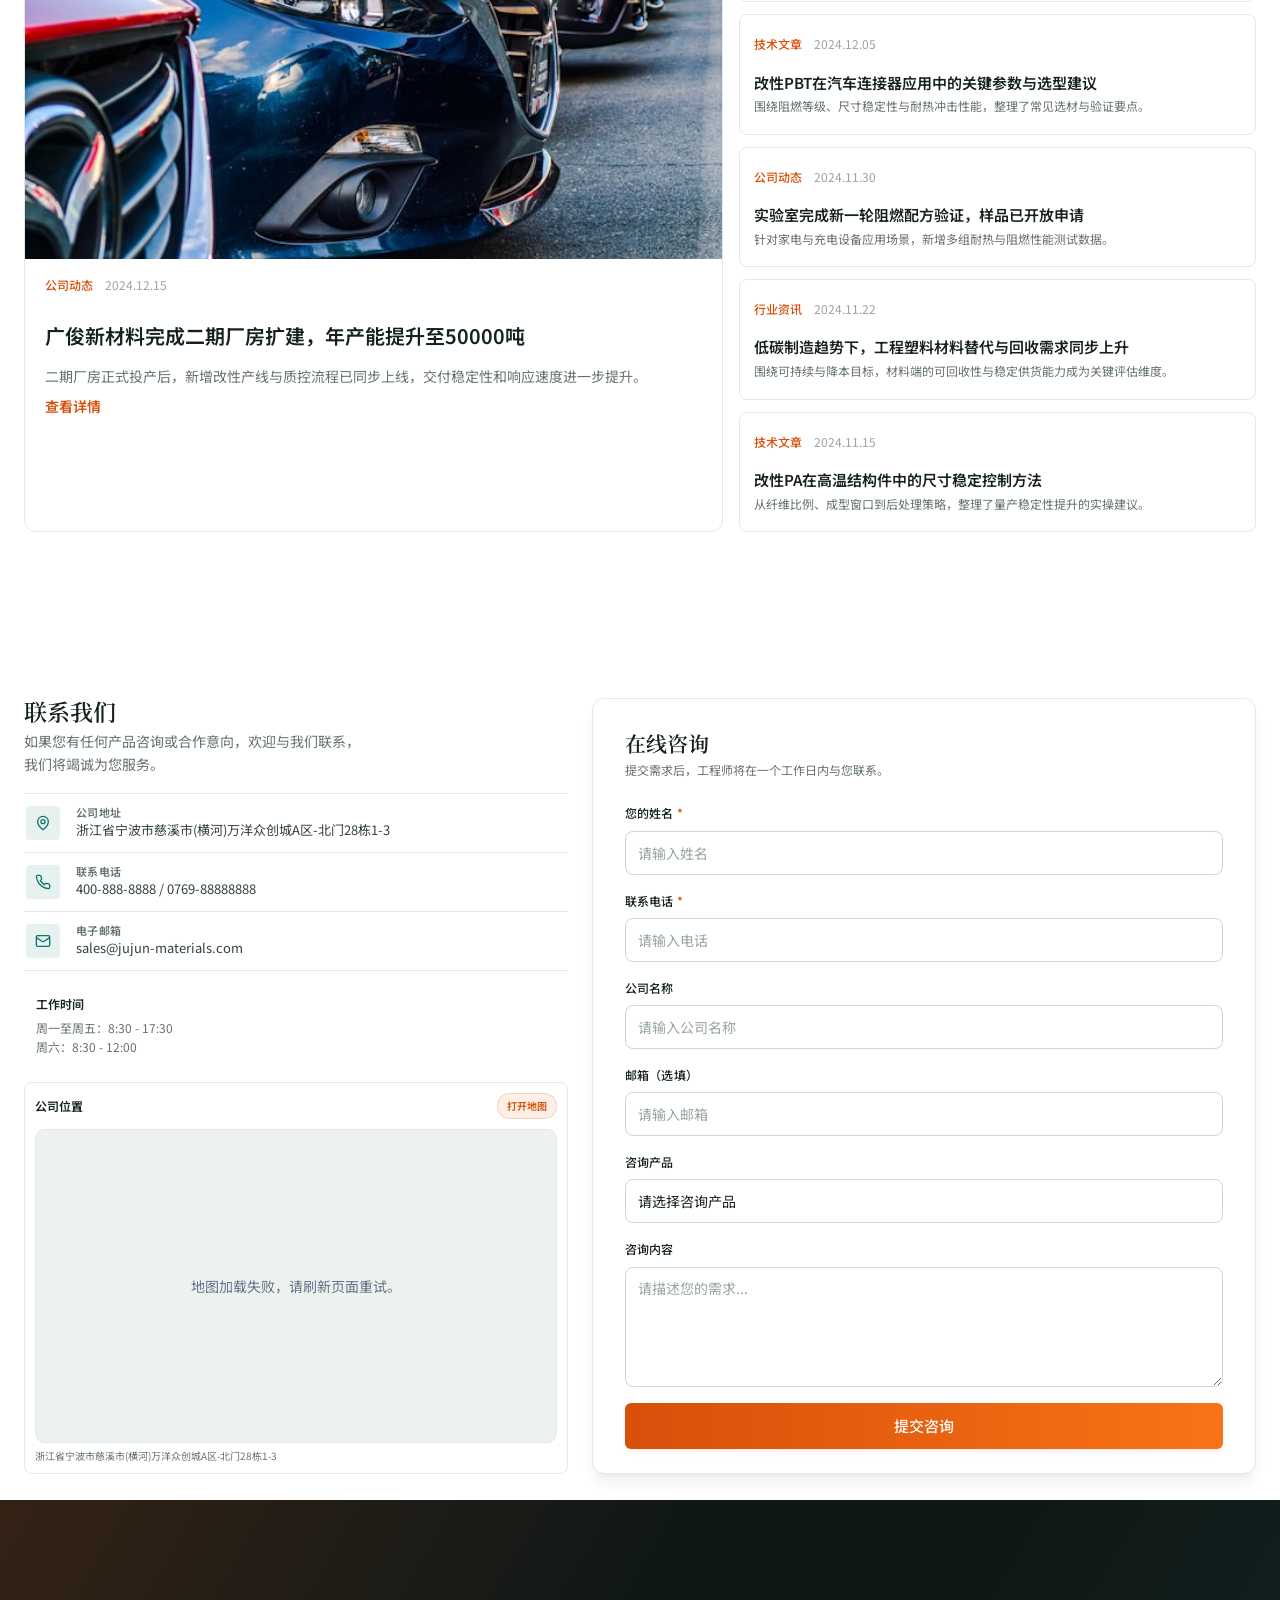
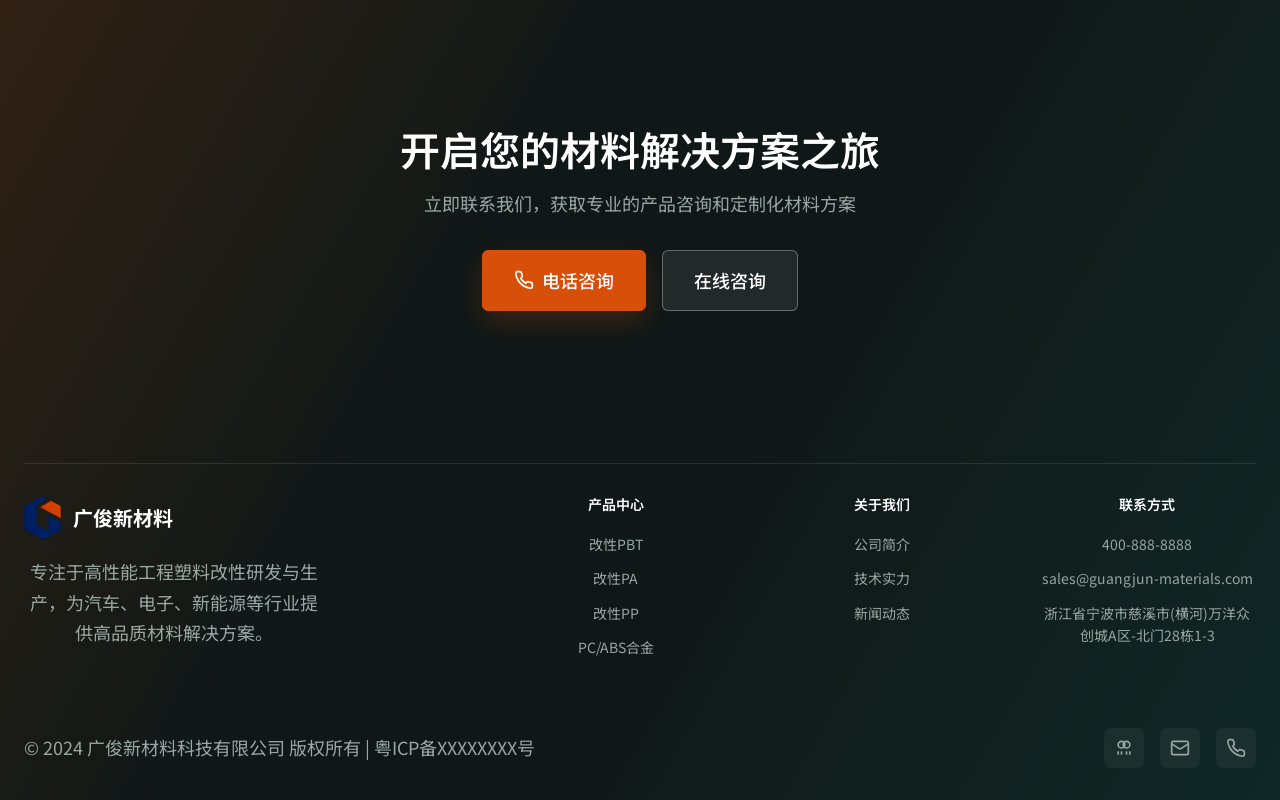
==== commit 4d2bb21a: "Add home nav link and remove applications section" ====
--- a/index.html
+++ b/index.html
@@ -33,9 +33,9 @@
       
       <div class="nav-menu">
         <div class="nav-links">
+          <a href="#hero">首页</a>
           <a href="#about">关于我们</a>
           <a href="#products">产品中心</a>
-          <a href="#applications">应用领域</a>
           <a href="#tech">技术实力</a>
           <a href="#certifications">资质认证</a>
           <a href="#news">新闻动态</a>
@@ -63,9 +63,9 @@
         </svg>
       </button>
       <div class="mobile-menu-links">
+        <a href="#hero">首页</a>
         <a href="#about">关于我们</a>
         <a href="#products">产品中心</a>
-        <a href="#applications">应用领域</a>
         <a href="#tech">技术实力</a>
         <a href="#certifications">资质认证</a>
         <a href="#news">新闻动态</a>
@@ -454,74 +454,6 @@
                 </svg>
               </a>
             </div>
-          </div>
-        </div>
-      </div>
-    </div>
-  </section>
-
-  <!-- Applications Section -->
-  <section class="section" id="applications">
-    <div class="container">
-      <div class="applications-grid">
-        <div class="application-card">
-          <img src="assets/images/app-auto.jpg" alt="汽车行业">
-          <div class="application-overlay">
-            <div class="application-icon">
-              <svg viewBox="0 0 24 24" fill="none" stroke="currentColor" stroke-width="2">
-                <path d="M19 17h2c.6 0 1-.4 1-1v-3c0-.9-.7-1.7-1.5-1.9C18.7 10.6 16 10 16 10s-1.3-1.4-2.2-2.3c-.5-.4-1.1-.7-1.8-.7H5c-.6 0-1.1.4-1.4.9l-1.4 2.9A3.7 3.7 0 0 0 2 12v4c0 .6.4 1 1 1h2"/>
-                <circle cx="7" cy="17" r="2"/>
-                <circle cx="17" cy="17" r="2"/>
-              </svg>
-            </div>
-            <h3 class="application-title">汽车行业</h3>
-            <p class="application-desc">连接器、传感器、开关、内饰件等</p>
-          </div>
-        </div>
-        
-        <div class="application-card">
-          <img src="assets/images/app-electronics.jpg" alt="电子电器">
-          <div class="application-overlay">
-            <div class="application-icon">
-              <svg viewBox="0 0 24 24" fill="none" stroke="currentColor" stroke-width="2">
-                <rect width="20" height="14" x="2" y="3" rx="2"/>
-                <line x1="8" x2="16" y1="21" y2="21"/>
-                <line x1="12" x2="12" y1="17" y2="21"/>
-              </svg>
-            </div>
-            <h3 class="application-title">电子电器</h3>
-            <p class="application-desc">接插件、线圈骨架、断路器等</p>
-          </div>
-        </div>
-        
-        <div class="application-card">
-          <img src="assets/images/app-energy.jpg" alt="新能源">
-          <div class="application-overlay">
-            <div class="application-icon">
-              <svg viewBox="0 0 24 24" fill="none" stroke="currentColor" stroke-width="2">
-                <path d="M12 22v-5"/>
-                <path d="M9 12V7a3 3 0 0 1 6 0v5"/>
-                <path d="M12 12v10"/>
-                <path d="M7 12h10"/>
-                <path d="M12 7V2"/>
-              </svg>
-            </div>
-            <h3 class="application-title">新能源</h3>
-            <p class="application-desc">电池组件、充电桩、光伏配件等</p>
-          </div>
-        </div>
-        
-        <div class="application-card">
-          <img src="assets/images/app-homeappliance.jpg" alt="家用电器">
-          <div class="application-overlay">
-            <div class="application-icon">
-              <svg viewBox="0 0 24 24" fill="none" stroke="currentColor" stroke-width="2">
-                <path d="M3 7h18M3 7v10a2 2 0 0 0 2 2h14a2 2 0 0 0 2-2V7"/>
-                <path d="M6 7V5a2 2 0 0 1 2-2h8a2 2 0 0 1 2 2v2"/>
-              </svg>
-            </div>
-            <h3 class="application-title">家用电器</h3>
-            <p class="application-desc">外壳、内部结构件、功能件等</p>
           </div>
         </div>
       </div>
